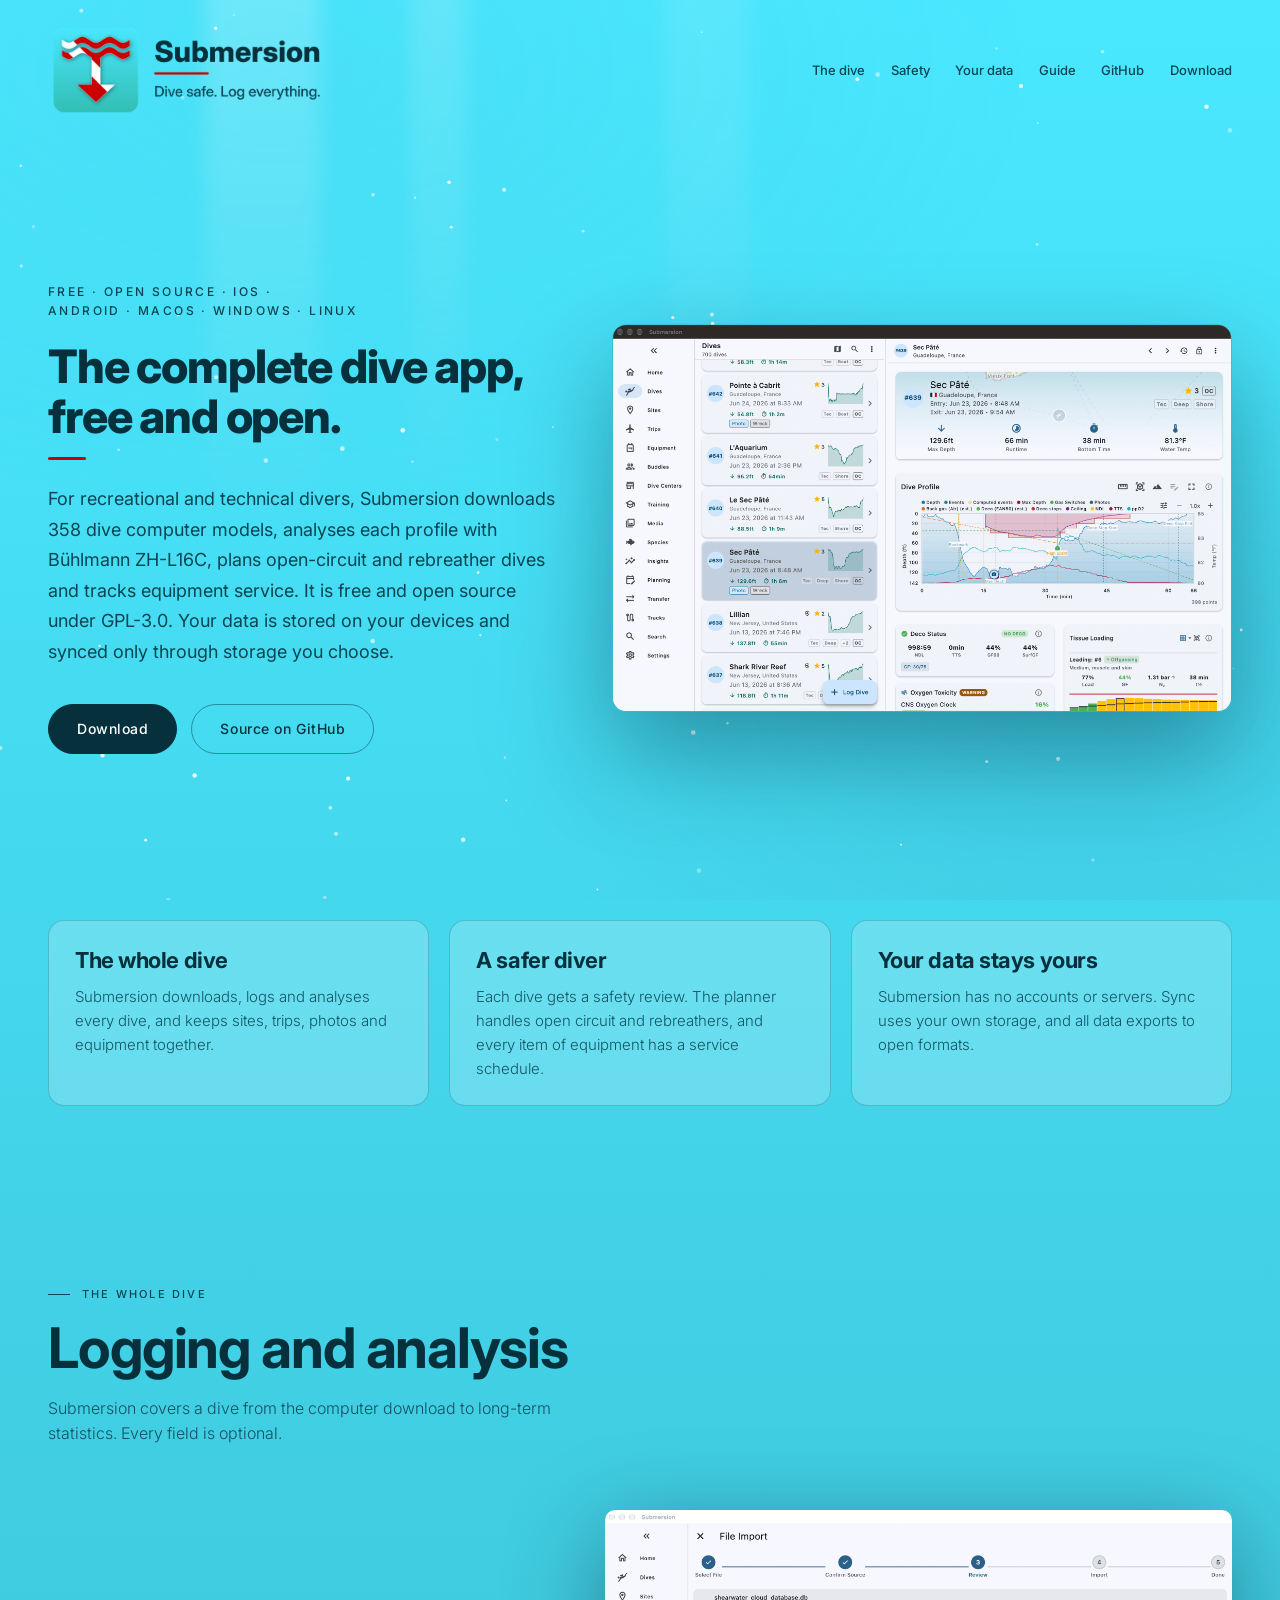
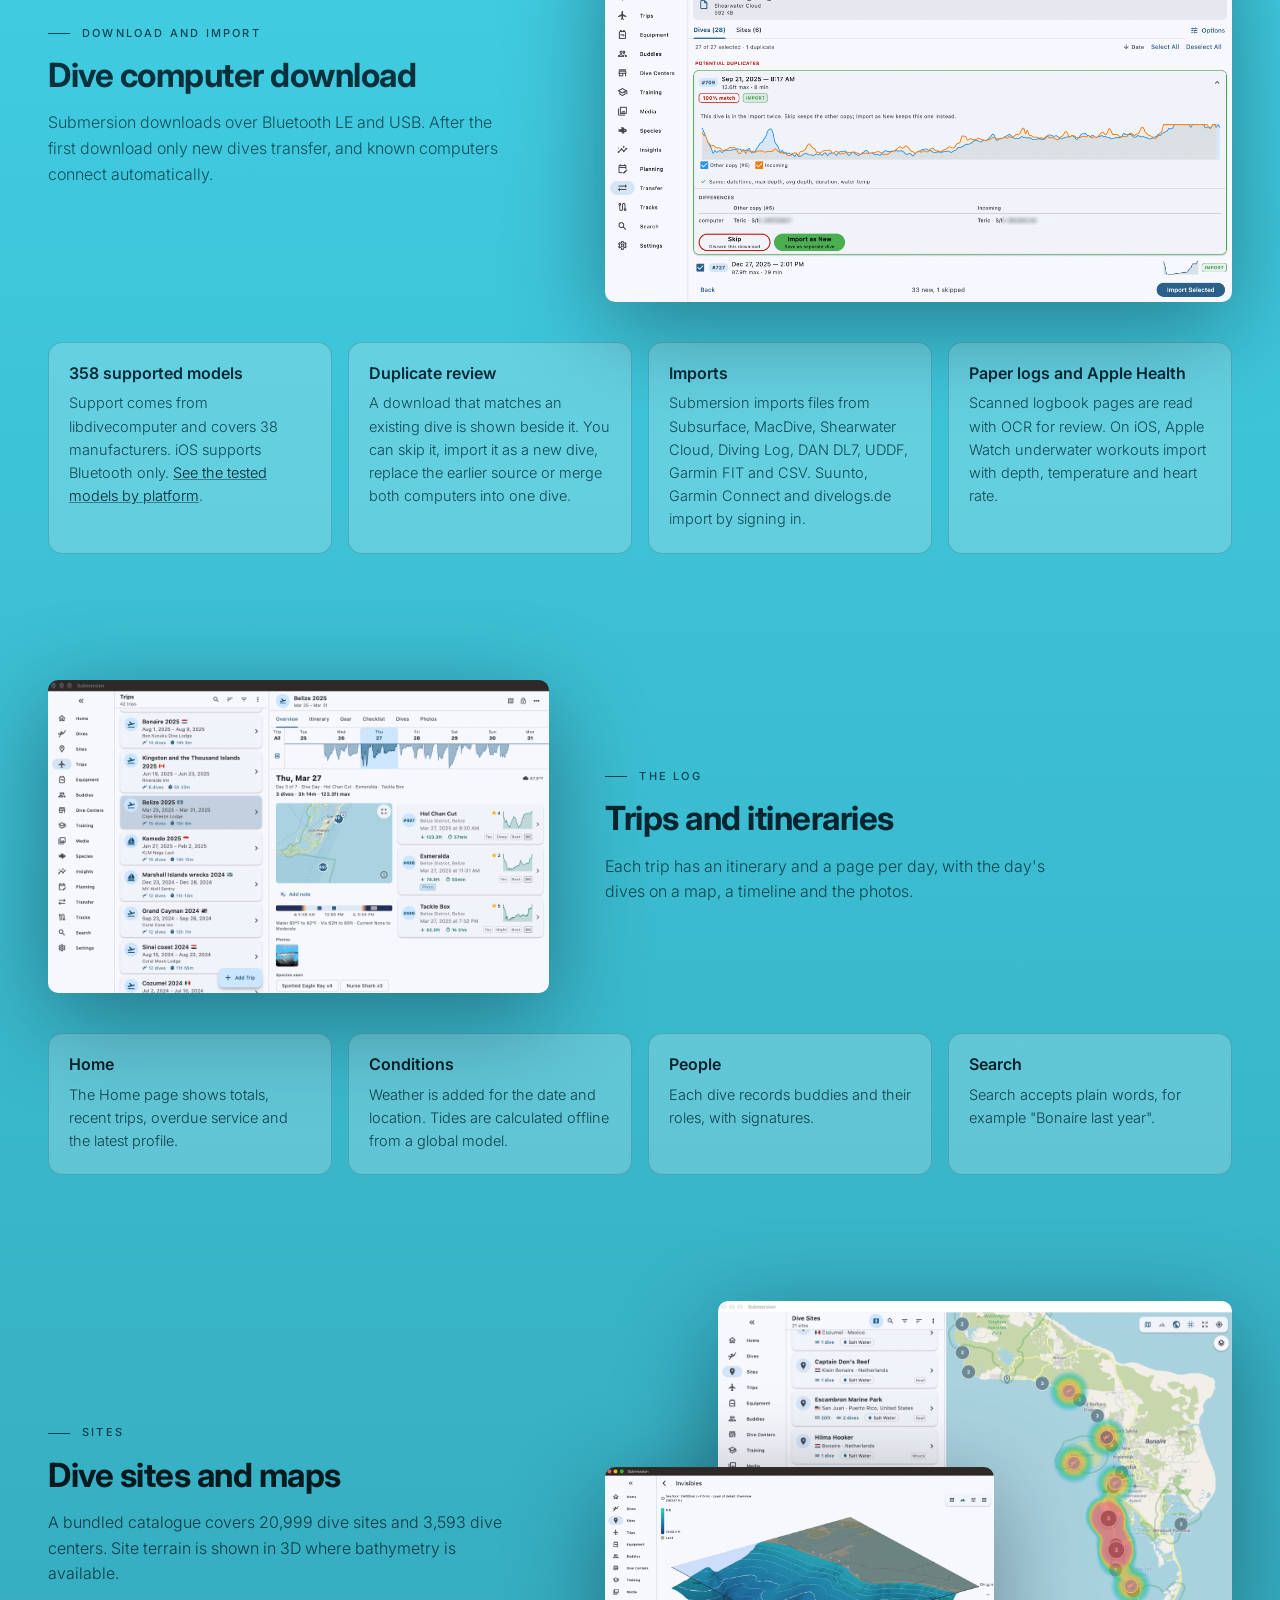
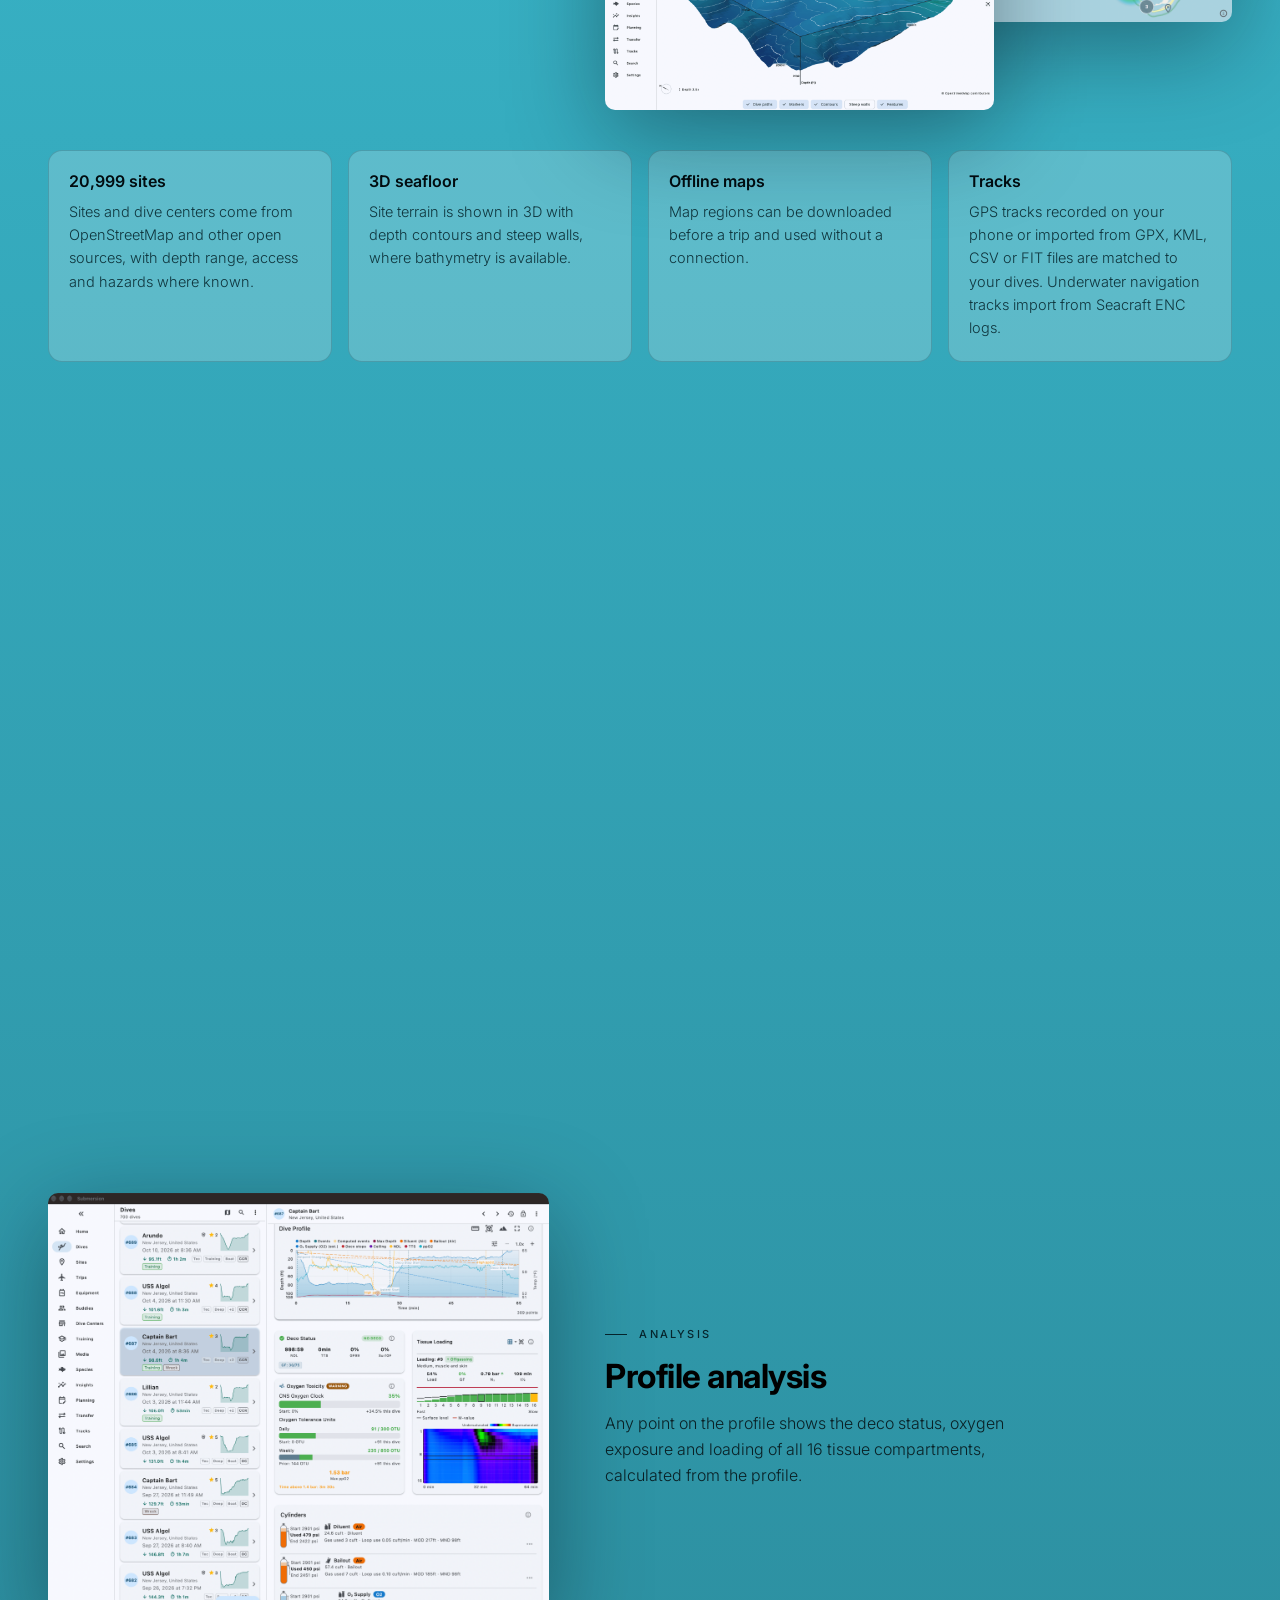
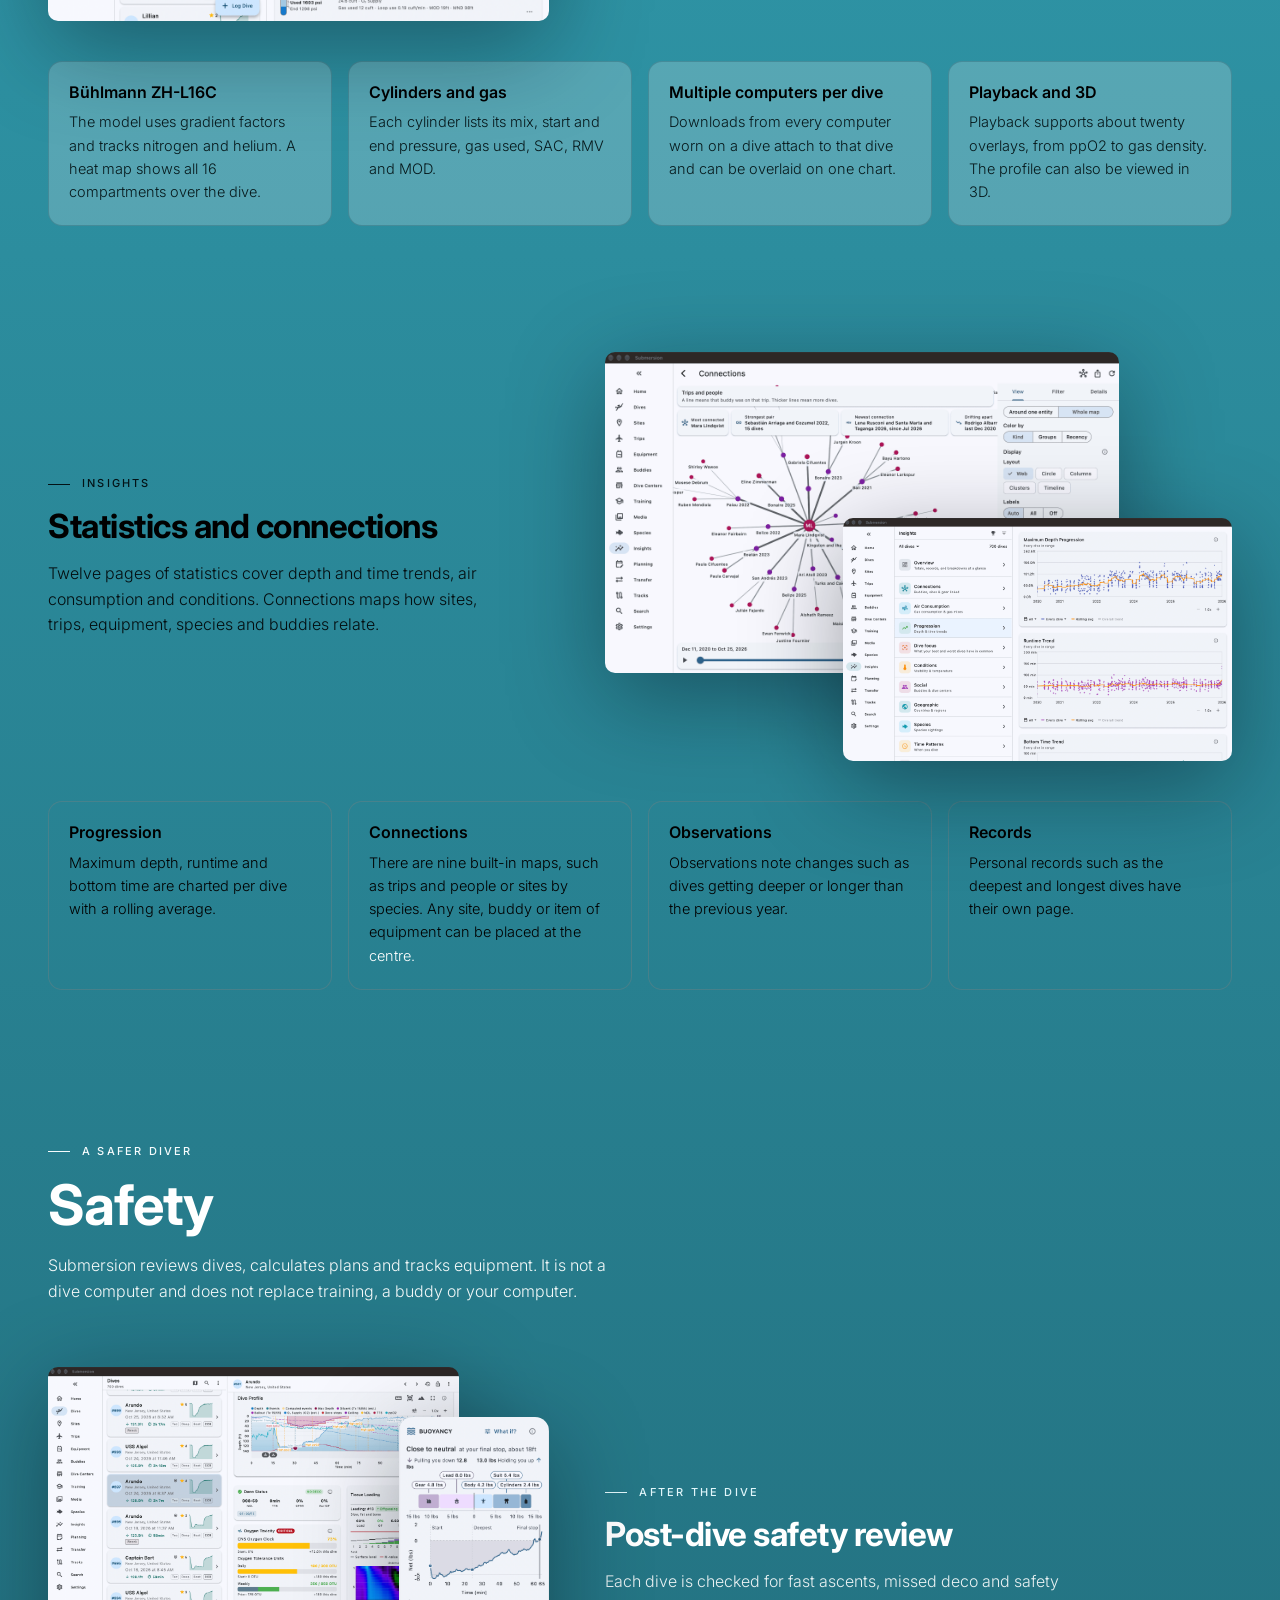
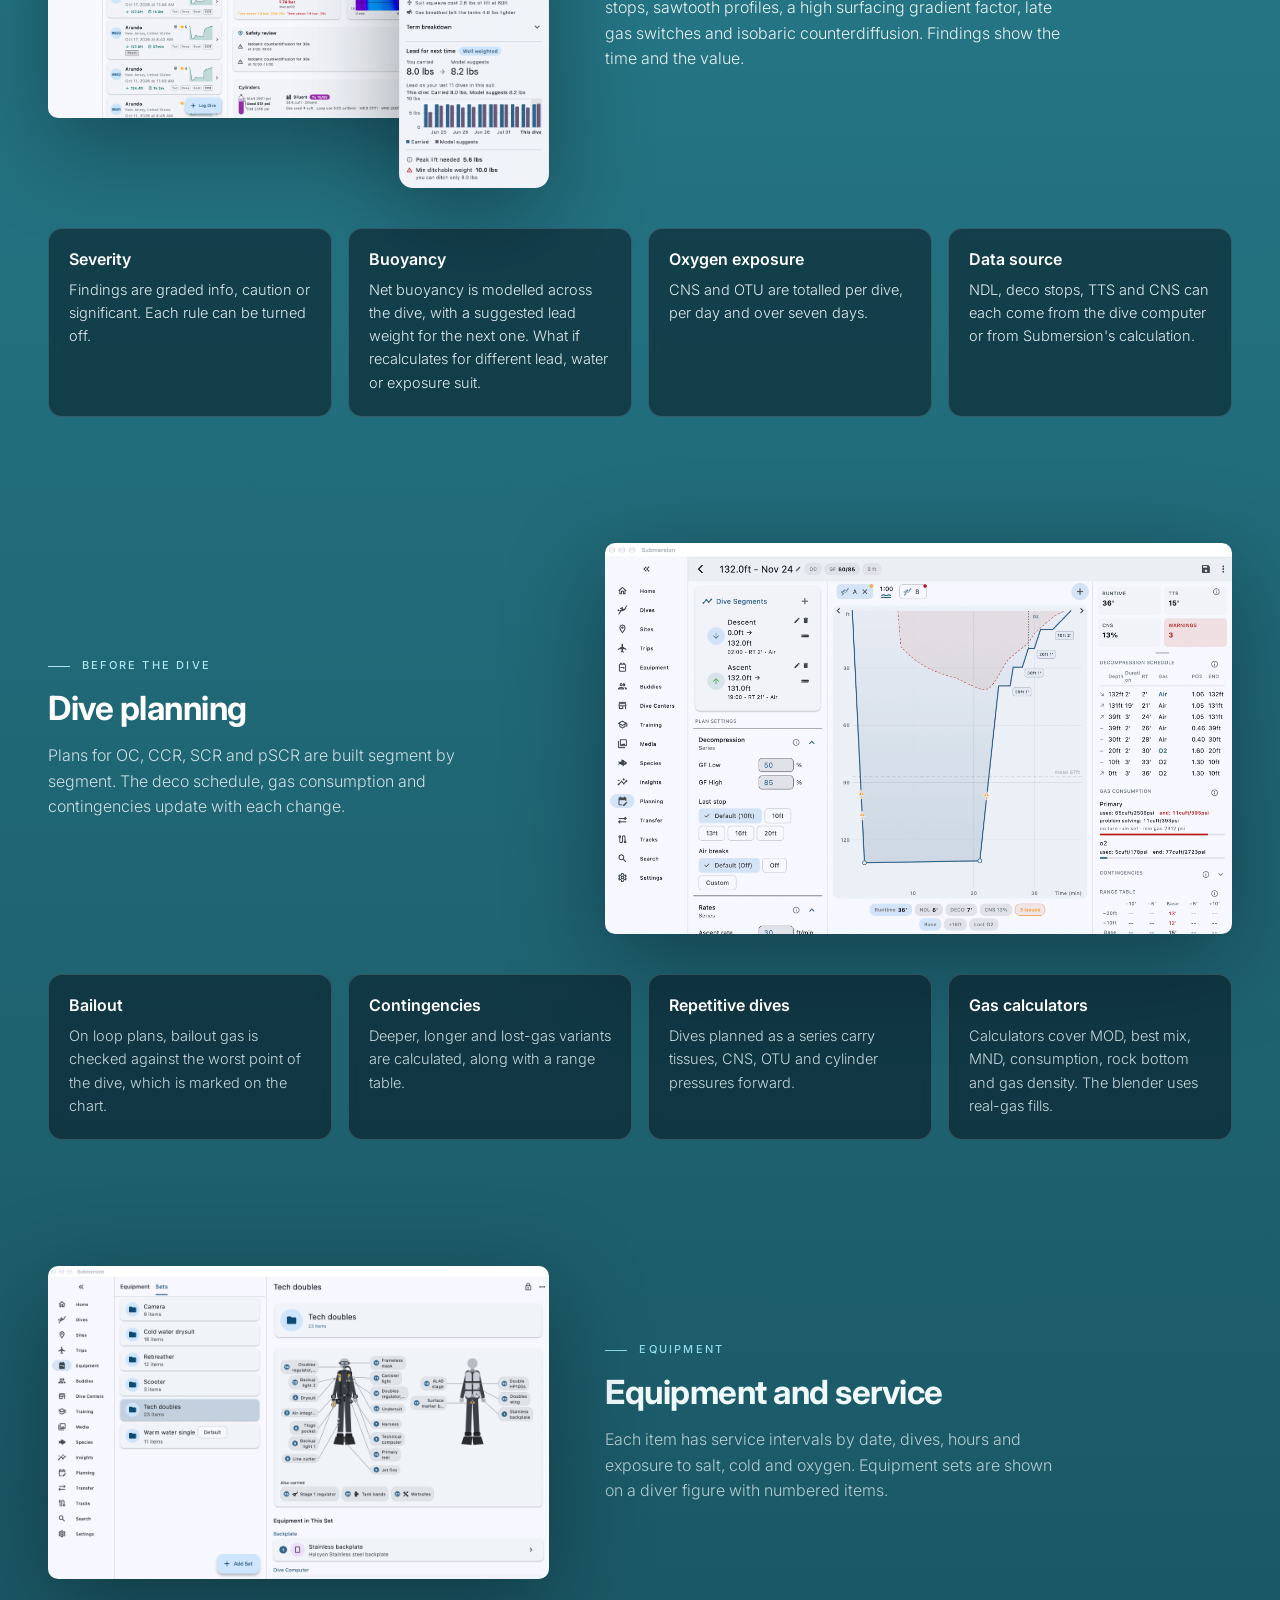
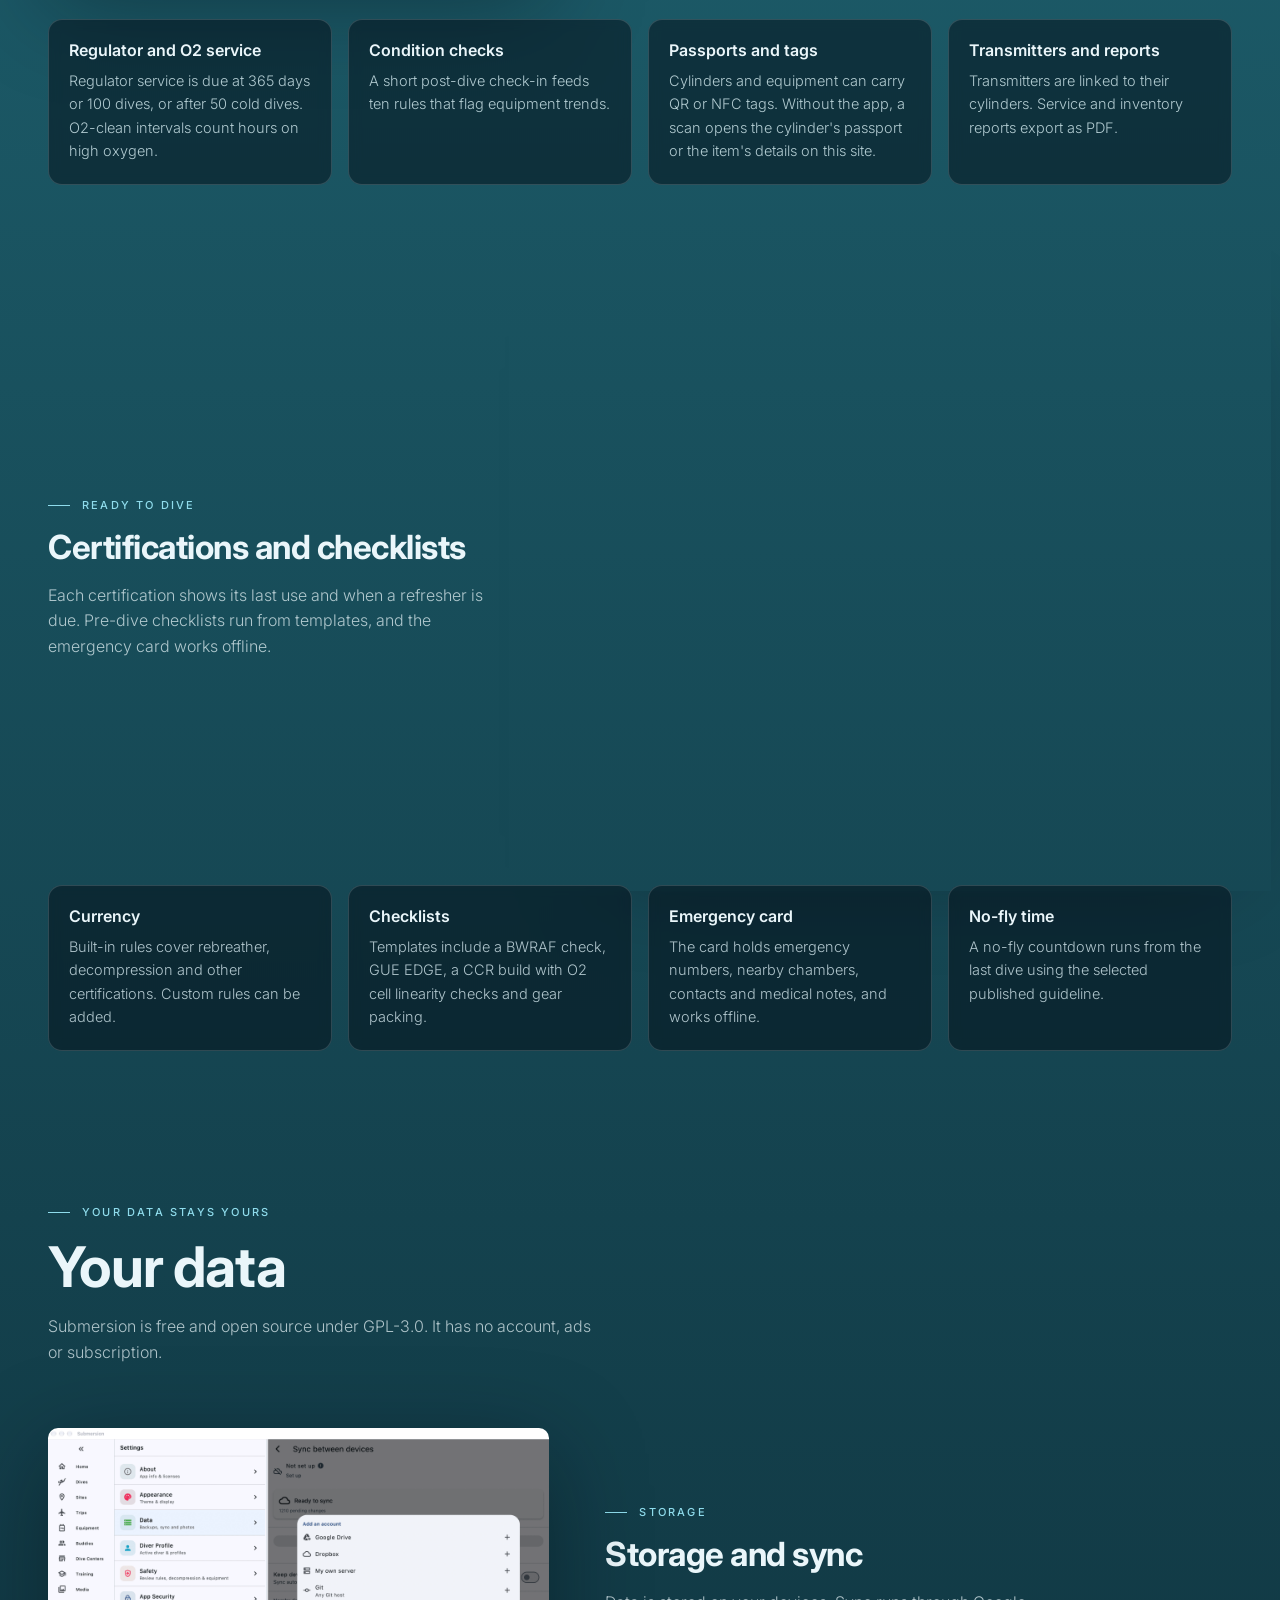
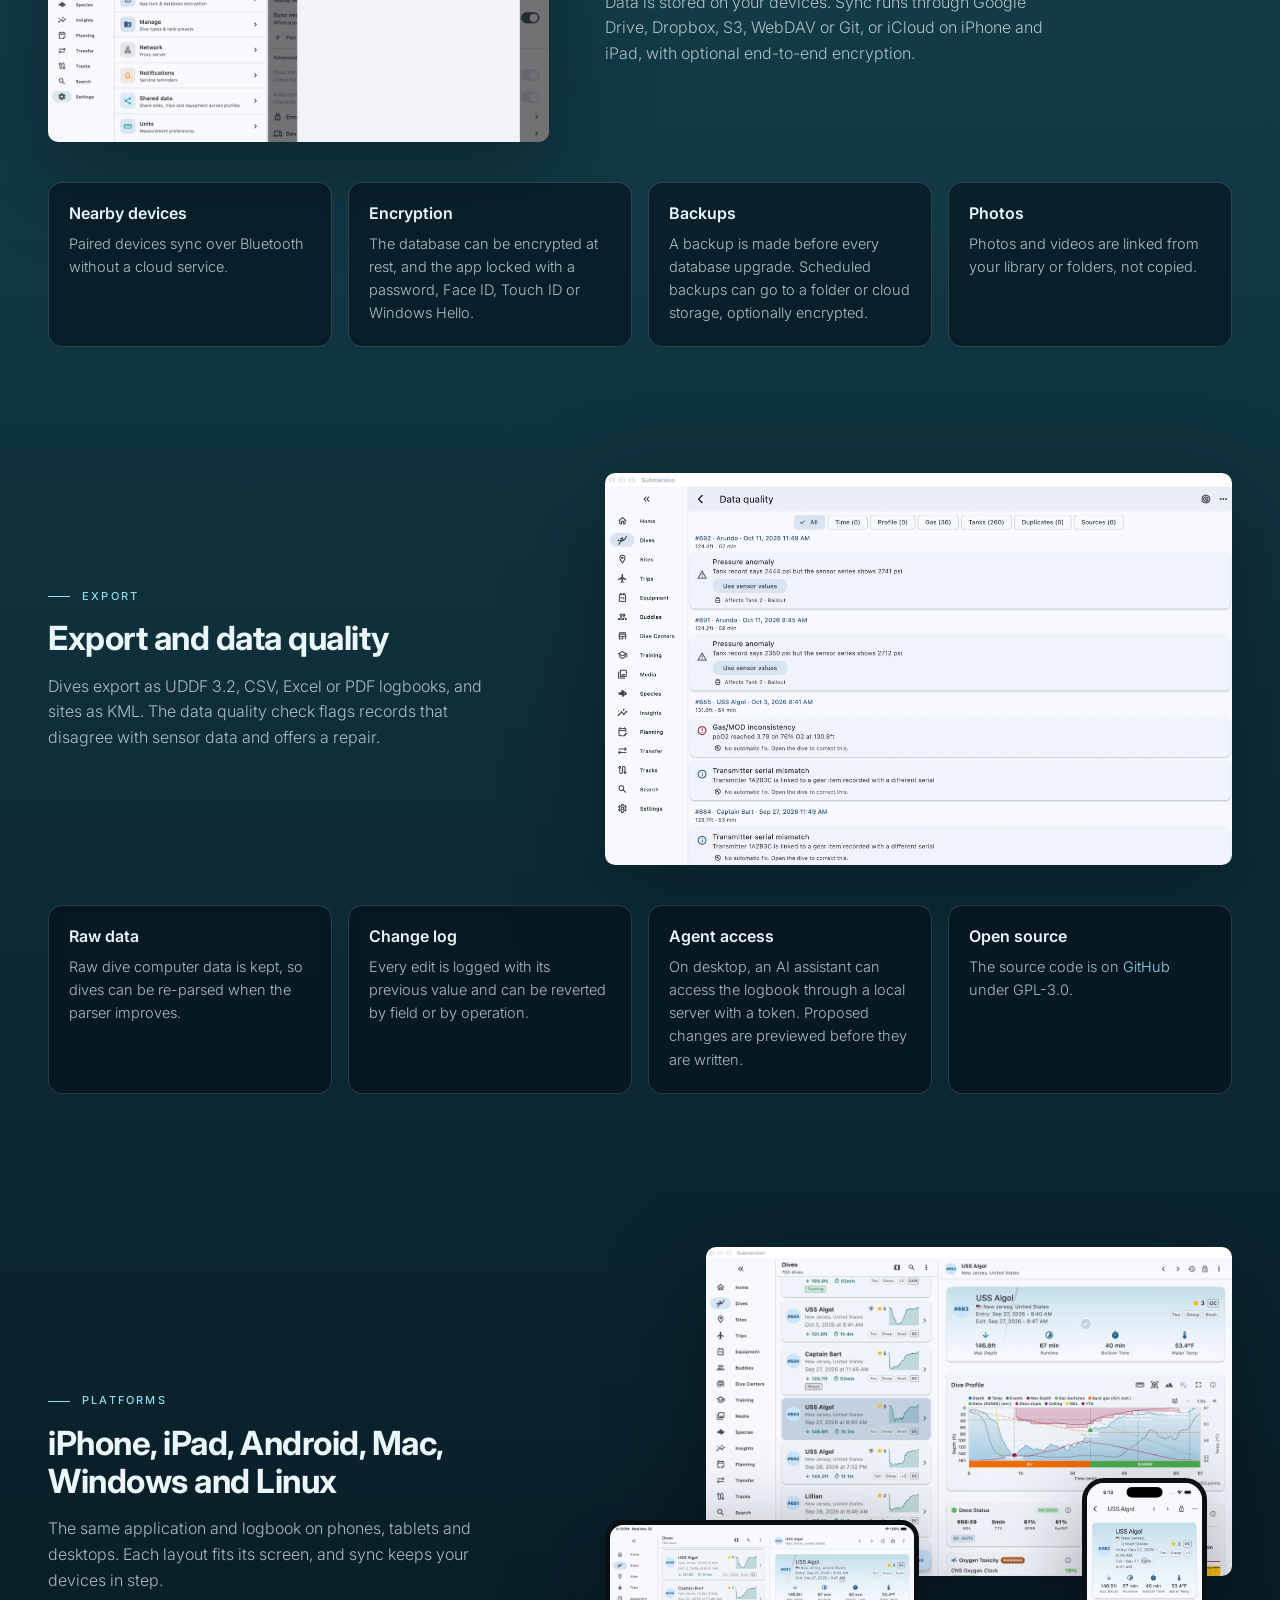
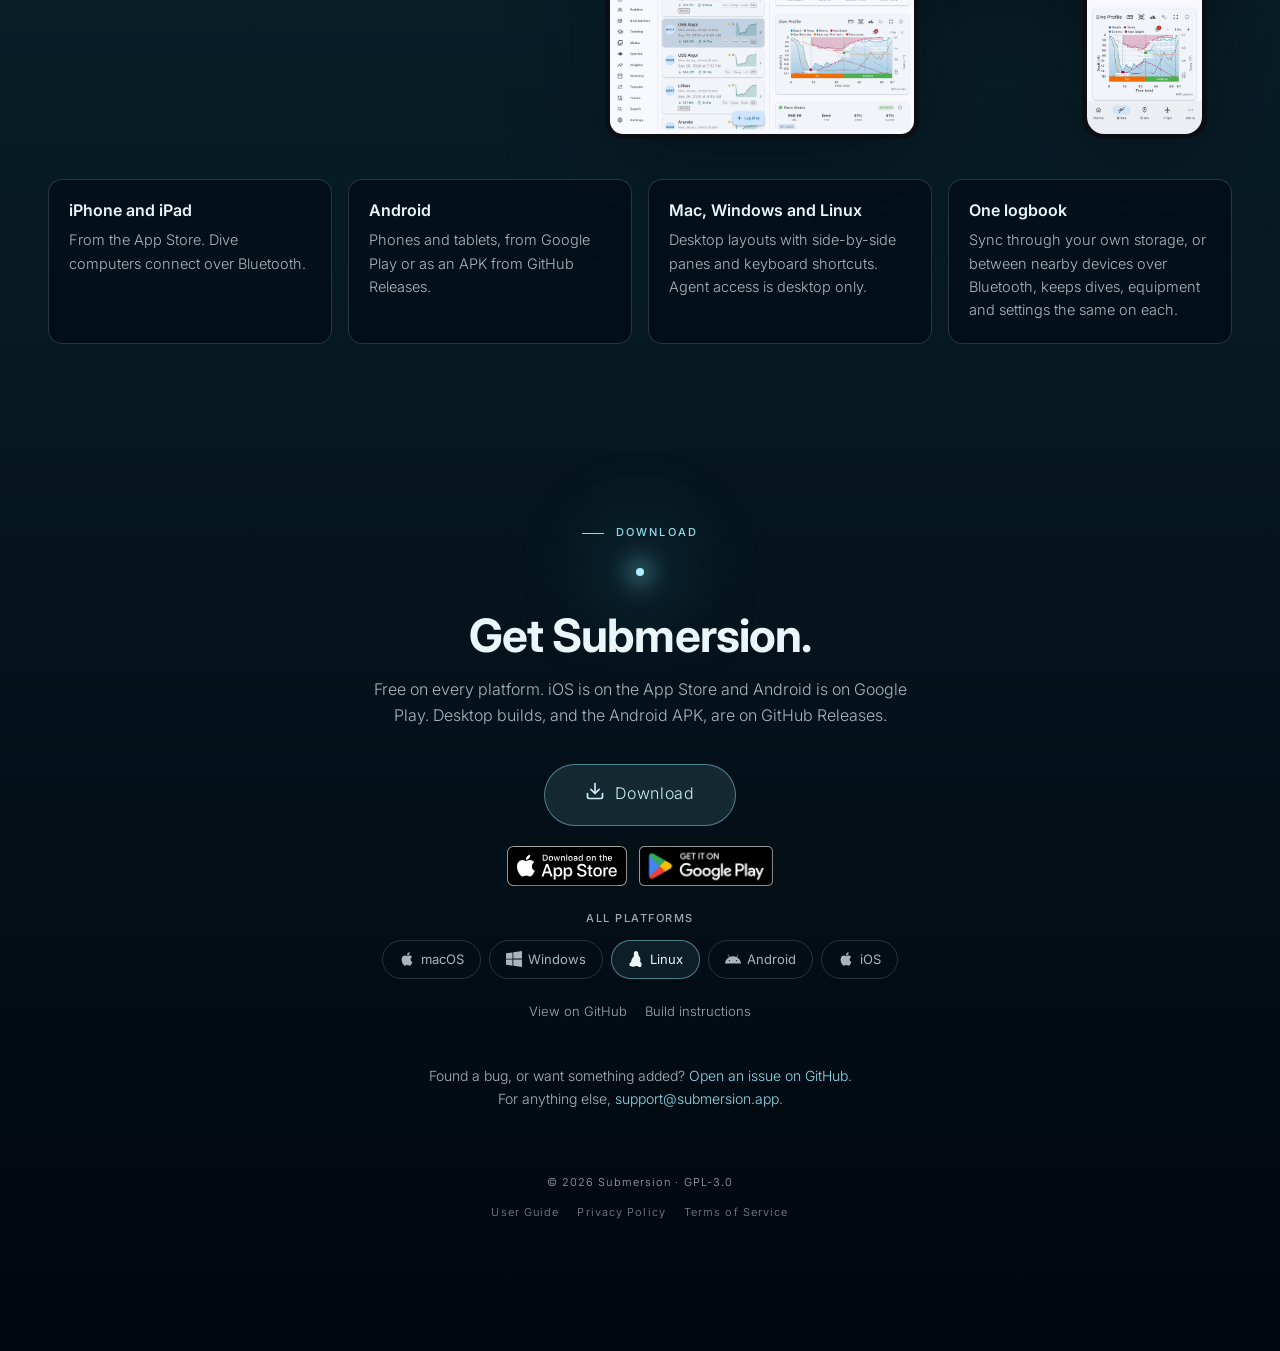
==== index.html @ f36e34de "feat(site): the site map leads the Sites row The site map viewer, with catalogue sites clustered acr" ====
<!doctype html>
<html lang="en" class="no-js">
  <head>
    <meta charset="utf-8" />
    <meta name="viewport" content="width=device-width, initial-scale=1" />
    <meta name="color-scheme" content="dark" />
    <meta name="theme-color" content="#49e8ff" />

    <title>Submersion</title>
    <meta
      name="description"
      content="Submersion is a free and open-source dive application for recreational and technical divers. It downloads dive computers, analyses profiles with Bühlmann ZH-L16C, plans open-circuit and rebreather dives and tracks equipment service. It runs on iOS, Android, macOS, Windows and Linux."
    />

    <meta property="og:title" content="Submersion: the complete dive app, free and open" />
    <meta
      property="og:description"
      content="Free and open-source dive application. It downloads 358 dive computer models, reviews each dive for safety, plans open-circuit and rebreather dives and syncs through your own storage."
    />
    <meta property="og:type" content="website" />
    <meta property="og:url" content="https://submersion.app/" />
    <meta property="og:image" content="https://submersion.app/assets/brand/og-image.png" />
    <meta property="og:image:width" content="1200" />
    <meta property="og:image:height" content="630" />
    <meta property="og:image:alt" content="Submersion: Dive safe. Log everything." />
    <meta name="twitter:card" content="summary_large_image" />

    <link rel="icon" type="image/png" href="assets/favicon.png" />
    <link rel="preconnect" href="https://fonts.googleapis.com" />
    <link rel="preconnect" href="https://fonts.gstatic.com" crossorigin />
    <link
      href="https://fonts.googleapis.com/css2?family=Inter:opsz,wght@14..32,300..800&display=swap"
      rel="stylesheet"
    />
    <link rel="stylesheet" href="styles.css" />
    <link rel="stylesheet" href="home.css" />
  </head>
  <body id="top">
    <a class="skip" href="#content">Skip to content</a>

    <!-- Fixed decorative water column (JS-enhanced; harmless without JS) -->
    <div class="ocean" aria-hidden="true">
      <div class="ocean__haze" data-speed="0.04"></div>
      <!-- Parallax lives on the wrapper; the sway animation on the rays themselves.
           Both set transform, so they must be on different elements. -->
      <div class="ocean__rays" data-speed="0.2">
        <div class="ocean__ray ocean__ray--1"></div>
        <div class="ocean__ray ocean__ray--2"></div>
        <div class="ocean__ray ocean__ray--3"></div>
      </div>
      <div class="ocean__bubbles" data-speed="-0.08">
        <span class="ocean__bubble" style="left: 12%; width: 10px; height: 10px; animation-duration: 16s"></span>
        <span class="ocean__bubble" style="left: 23%; width: 5px; height: 5px; animation-duration: 21s; animation-delay: 4s"></span>
        <span class="ocean__bubble" style="left: 47%; width: 7px; height: 7px; animation-duration: 18s; animation-delay: 9s"></span>
        <span class="ocean__bubble" style="left: 63%; width: 4px; height: 4px; animation-duration: 24s; animation-delay: 2s"></span>
        <span class="ocean__bubble" style="left: 78%; width: 9px; height: 9px; animation-duration: 17s; animation-delay: 12s"></span>
        <span class="ocean__bubble" style="left: 90%; width: 6px; height: 6px; animation-duration: 22s; animation-delay: 6s"></span>
      </div>
      <canvas id="ocean-snow" class="ocean__snow"></canvas>
    </div>

    <header class="surface">
      <nav class="nav" aria-label="Primary">
        <a class="nav__brand" href="#top">
          <img src="assets/brand/lockup-dark.png" alt="Submersion: Dive safe. Log everything." width="278" height="96" decoding="async" />
        </a>
        <div class="nav__links">
          <a href="#dive">The dive</a>
          <a href="#safety">Safety</a>
          <a href="#data">Your data</a>
          <a class="nav__guide" href="guide/">Guide</a>
          <a href="https://github.com/submersion-app/submersion" target="_blank" rel="noreferrer">GitHub</a>
          <a href="#download">Download</a>
        </div>
      </nav>

      <section class="hero">
        <div class="zone__inner wrap hero__inner">
          <div class="hero__copy">
            <p class="eyebrow">Free&nbsp;· Open source&nbsp;· iOS&nbsp;· Android&nbsp;· macOS&nbsp;· Windows&nbsp;· Linux</p>
            <h1>The complete dive app, free and open.</h1>
            <p class="lead">
              For recreational and technical divers, Submersion downloads 358 dive computer models, analyses each profile with Bühlmann ZH-L16C, plans open-circuit and rebreather dives and tracks equipment service. It is free and open source under GPL-3.0. Your data is stored on your devices and synced only through storage you choose.
            </p>
            <div class="cta-row">
              <a class="btn" href="#download">Download</a>
              <a class="btn btn--ghost" href="https://github.com/submersion-app/submersion" target="_blank" rel="noreferrer">Source on GitHub</a>
            </div>
          </div>
          <figure class="hero__art">
            <img src="screenshots/dive-detail.png" alt="Submersion on macOS: a 130-foot deco dive in Guadeloupe in the dive list and its details, with the profile showing the deco ceiling and stops, the gas switch to EAN50 and a photo, and the deco status, oxygen and tissue loading cards below" width="2400" height="1500" fetchpriority="high" decoding="async" />
          </figure>
        </div>
      </section>
    </header>

    <main id="content">
      <section class="zone pillars-band" id="why" data-ink="dark">
        <div class="zone__inner wrap">
          <div class="pillars">
            <a class="pillar" href="#dive">
              <h2 class="pillar__title">The whole dive</h2>
              <p>Submersion downloads, logs and analyses every dive, and keeps sites, trips, photos and equipment together.</p>
            </a>
            <a class="pillar" href="#safety">
              <h2 class="pillar__title">A safer diver</h2>
              <p>Each dive gets a safety review. The planner handles open circuit and rebreathers, and every item of equipment has a service schedule.</p>
            </a>
            <a class="pillar" href="#data">
              <h2 class="pillar__title">Your data stays yours</h2>
              <p>Submersion has no accounts or servers. Sync uses your own storage, and all data exports to open formats.</p>
            </a>
          </div>
        </div>
      </section>

      <!-- Act 1: the whole dive -->
      <section class="act" id="dive">
        <div class="zone__inner wrap act__head" data-ink="dark">
          <p class="zone__tag">The whole dive</p>
          <h2>Logging and analysis</h2>
          <p class="zone__intro">Submersion covers a dive from the computer download to long-term statistics. Every field is optional.</p>
        </div>

        <section class="zone" id="computer" data-ink="dark">
          <div class="zone__inner wrap">
            <div class="feature-row">
              <div class="feature-text">
                <p class="zone__tag">Download and import</p>
                <h3>Dive computer download</h3>
                <p>Submersion downloads over Bluetooth LE and USB. After the first download only new dives transfer, and known computers connect automatically.</p>
              </div>
              <figure class="feature-visual">
                <img class="showcase-img" src="screenshots/duplicate-review.png" alt="The import review step: a downloaded dive that matches one already in the logbook, both profiles overlaid, a 100% match, what is the same and what differs, and the choice to skip it or import it as new" width="2400" height="1500" loading="lazy" decoding="async" />
              </figure>
            </div>
            <div class="feature-cards">
              <article class="feature-card">
                <h4>358 supported models</h4>
                <p>Support comes from libdivecomputer and covers 38 manufacturers. iOS supports Bluetooth only. <a href="/computers/">See the tested models by platform</a>.</p>
              </article>
              <article class="feature-card">
                <h4>Duplicate review</h4>
                <p>A download that matches an existing dive is shown beside it. You can skip it, import it as a new dive, replace the earlier source or merge both computers into one dive.</p>
              </article>
              <article class="feature-card">
                <h4>Imports</h4>
                <p>Submersion imports files from Subsurface, MacDive, Shearwater Cloud, Diving Log, DAN DL7, UDDF, Garmin FIT and CSV. Suunto, Garmin Connect and divelogs.de import by signing in.</p>
              </article>
              <article class="feature-card">
                <h4>Paper logs and Apple Health</h4>
                <p>Scanned logbook pages are read with OCR for review. On iOS, Apple Watch underwater workouts import with depth, temperature and heart rate.</p>
              </article>
            </div>
          </div>
        </section>

        <section class="zone" id="log" data-ink="dark">
          <span id="screens"></span>
          <div class="zone__inner wrap">
            <div class="feature-row feature-row--reverse">
              <div class="feature-text">
                <p class="zone__tag">The log</p>
                <h3>Trips and itineraries</h3>
                <p>Each trip has an itinerary and a page per day, with the day's dives on a map, a timeline and the photos.</p>
              </div>
              <figure class="feature-visual">
                <img class="showcase-img" src="screenshots/trip-day.png" alt="A trip's day page: three dives on a map, the day's timeline from sunrise to sunset, water conditions, a photo and the species seen that day" width="2400" height="1500" loading="lazy" decoding="async" />
              </figure>
            </div>
            <div class="feature-cards">
              <article class="feature-card">
                <h4>Home</h4>
                <p>The Home page shows totals, recent trips, overdue service and the latest profile.</p>
              </article>
              <article class="feature-card">
                <h4>Conditions</h4>
                <p>Weather is added for the date and location. Tides are calculated offline from a global model.</p>
              </article>
              <article class="feature-card">
                <h4>People</h4>
                <p>Each dive records buddies and their roles, with signatures.</p>
              </article>
              <article class="feature-card">
                <h4>Search</h4>
                <p>Search accepts plain words, for example "Bonaire last year".</p>
              </article>
            </div>
          </div>
        </section>

        <section class="zone" id="sites" data-ink="dark">
          <div class="zone__inner wrap">
            <div class="feature-row">
              <div class="feature-text">
                <p class="zone__tag">Sites</p>
                <h3>Dive sites and maps</h3>
                <p>A bundled catalogue covers 20,999 dive sites and 3,593 dive centers. Site terrain is shown in 3D where bathymetry is available.</p>
              </div>
              <figure class="feature-visual feature-visual--pair feature-visual--inset-left">
                <img class="showcase-img" src="screenshots/site-map.png" alt="The site map: the dive site list beside a map of Bonaire with catalogue sites clustered along the coast and a heat map of the sites dived" width="2400" height="1500" loading="lazy" decoding="async" />
                <img class="showcase-img" src="screenshots/seascape.png" alt="The seafloor around a dive site in 3D from EMODnet bathymetry, seen from the sea toward the shore, with depth contours stepping down past 2,000 feet" width="2400" height="1500" loading="lazy" decoding="async" />
              </figure>
            </div>
            <div class="feature-cards">
              <article class="feature-card">
                <h4>20,999 sites</h4>
                <p>Sites and dive centers come from OpenStreetMap and other open sources, with depth range, access and hazards where known.</p>
              </article>
              <article class="feature-card">
                <h4>3D seafloor</h4>
                <p>Site terrain is shown in 3D with depth contours and steep walls, where bathymetry is available.</p>
              </article>
              <article class="feature-card">
                <h4>Offline maps</h4>
                <p>Map regions can be downloaded before a trip and used without a connection.</p>
              </article>
              <article class="feature-card">
                <h4>Tracks</h4>
                <p>GPS tracks recorded on your phone or imported from GPX, KML, CSV or FIT files are matched to your dives. Underwater navigation tracks import from Seacraft ENC logs.</p>
              </article>
            </div>
          </div>
        </section>

        <section class="zone" id="media" data-ink="dark">
          <div class="zone__inner wrap">
            <div class="feature-row feature-row--reverse">
              <div class="feature-text">
                <p class="zone__tag">Photos and species</p>
                <h3>Media and species identification</h3>
                <p>Photos and videos are linked from your library and matched to each dive. Video plays back with a virtual dive computer and a mini profile showing the dive at that moment. Species are identified on the device in photos and videos, with a label tracking each fish in video.</p>
              </div>
              <figure class="feature-visual feature-visual--pair">
                <img class="showcase-img" src="screenshots/media-browser.jpg" alt="The media library: a grid of reef photos and video clips from a dive trip, with durations on the videos" width="2400" height="1500" loading="lazy" decoding="async" />
                <video class="showcase-img" src="screenshots/video-species.mp4" poster="screenshots/video-species.jpg" width="1600" height="1038" muted loop playsinline preload="none" data-play-in-view aria-label="Submersion playing a reef video, with species labels following the fish: Sergeant Majors, Black margate and Spanish Hogfish"></video>
                <button class="clip-toggle" type="button" data-clip-toggle aria-pressed="false" hidden>Pause</button>
              </figure>
            </div>
            <div class="feature-cards">
              <article class="feature-card">
                <h4>Photos on the profile</h4>
                <p>Photos and video are matched to the dive by capture time and placed on the profile at their depth. Underwater colour correction is built in.</p>
              </article>
              <article class="feature-card">
                <h4>Species in all media</h4>
                <p>Photos and videos get species suggestions with a confidence score, to accept or dismiss. In video, each fish is tracked with its own label.</p>
              </article>
              <article class="feature-card">
                <h4>Media sources</h4>
                <p>Media can be linked from the device gallery, local folders, network URLs, or iCloud, Google Drive, Dropbox and S3 storage.</p>
              </article>
              <article class="feature-card">
                <h4>Platforms</h4>
                <p>Photo identification runs on iPhone, iPad, Mac, Android, Windows and Linux, and video identification on all except Linux. It needs a one-time model download, and 8 GB of memory on Android.</p>
              </article>
            </div>
          </div>
        </section>

        <section class="zone" id="analyze" data-ink="dark">
          <span id="features"></span>
          <div class="zone__inner wrap">
            <div class="feature-row feature-row--reverse">
              <div class="feature-text">
                <p class="zone__tag">Analysis</p>
                <h3>Profile analysis</h3>
                <p>Any point on the profile shows the deco status, oxygen exposure and loading of all 16 tissue compartments, calculated from the profile.</p>
              </div>
              <figure class="feature-visual">
                <img class="showcase-img" src="screenshots/tissue-cylinders.png" alt="A rebreather dive's details: the profile, deco status, an oxygen toxicity warning, tissue loading with its heat map, and the diluent, bailout and oxygen cylinders" width="2400" height="2047" loading="lazy" decoding="async" />
              </figure>
            </div>
            <div class="feature-cards">
              <article class="feature-card">
                <h4>Bühlmann ZH-L16C</h4>
                <p>The model uses gradient factors and tracks nitrogen and helium. A heat map shows all 16 compartments over the dive.</p>
              </article>
              <article class="feature-card">
                <h4>Cylinders and gas</h4>
                <p>Each cylinder lists its mix, start and end pressure, gas used, SAC, RMV and MOD.</p>
              </article>
              <article class="feature-card">
                <h4>Multiple computers per dive</h4>
                <p>Downloads from every computer worn on a dive attach to that dive and can be overlaid on one chart.</p>
              </article>
              <article class="feature-card">
                <h4>Playback and 3D</h4>
                <p>Playback supports about twenty overlays, from ppO2 to gas density. The profile can also be viewed in 3D.</p>
              </article>
            </div>
          </div>
        </section>

        <section class="zone" id="insights" data-ink="dark">
          <div class="zone__inner wrap">
            <div class="feature-row">
              <div class="feature-text">
                <p class="zone__tag">Insights</p>
                <h3>Statistics and connections</h3>
                <p>Twelve pages of statistics cover depth and time trends, air consumption and conditions. Connections maps how sites, trips, equipment, species and buddies relate.</p>
              </div>
              <figure class="feature-visual feature-visual--pair">
                <img class="showcase-img" src="screenshots/insights-connections.png" alt="Connections with the trips and people preset: a diver at the centre linked to their trips and the buddies on each" width="2400" height="1500" loading="lazy" decoding="async" />
                <img class="showcase-img" src="screenshots/insights-progression.png" alt="Insights, Progression: maximum depth and runtime for 700 dives from 2020 to 2026, each with a rolling average" width="2400" height="1500" loading="lazy" decoding="async" />
              </figure>
            </div>
            <div class="feature-cards">
              <article class="feature-card">
                <h4>Progression</h4>
                <p>Maximum depth, runtime and bottom time are charted per dive with a rolling average.</p>
              </article>
              <article class="feature-card">
                <h4>Connections</h4>
                <p>There are nine built-in maps, such as trips and people or sites by species. Any site, buddy or item of equipment can be placed at the centre.</p>
              </article>
              <article class="feature-card">
                <h4>Observations</h4>
                <p>Observations note changes such as dives getting deeper or longer than the previous year.</p>
              </article>
              <article class="feature-card">
                <h4>Records</h4>
                <p>Personal records such as the deepest and longest dives have their own page.</p>
              </article>
            </div>
          </div>
        </section>
      </section>

      <!-- Act 2: a safer diver -->
      <section class="act" id="safety">
        <div class="zone__inner wrap act__head">
          <p class="zone__tag">A safer diver</p>
          <h2>Safety</h2>
          <p class="zone__intro">Submersion reviews dives, calculates plans and tracks equipment. It is not a dive computer and does not replace training, a buddy or your computer.</p>
        </div>

        <section class="zone" id="review">
          <div class="zone__inner wrap">
            <div class="feature-row feature-row--reverse">
              <div class="feature-text">
                <p class="zone__tag">After the dive</p>
                <h3>Post-dive safety review</h3>
                <p>Each dive is checked for fast ascents, missed deco and safety stops, sawtooth profiles, a high surfacing gradient factor, late gas switches and isobaric counterdiffusion. Findings show the time and the value.</p>
              </div>
              <figure class="feature-visual feature-visual--pair">
                <img class="showcase-img" src="screenshots/safety-review.png" alt="A trimix rebreather dive with its safety review listing two isobaric counterdiffusion findings, marked on the profile, beside a critical oxygen toxicity card and tissue loading for nitrogen and helium" width="2400" height="2047" loading="lazy" decoding="async" />
                <img class="showcase-img showcase-img--card" src="screenshots/buoyancy.png" alt="The buoyancy card: the pull of gear, lead, body, suit and cylinders, net buoyancy from start to final stop, and the lead suggested for next time from the last eleven dives" width="753" height="1859" loading="lazy" decoding="async" />
              </figure>
            </div>
            <div class="feature-cards">
              <article class="feature-card">
                <h4>Severity</h4>
                <p>Findings are graded info, caution or significant. Each rule can be turned off.</p>
              </article>
              <article class="feature-card">
                <h4>Buoyancy</h4>
                <p>Net buoyancy is modelled across the dive, with a suggested lead weight for the next one. What if recalculates for different lead, water or exposure suit.</p>
              </article>
              <article class="feature-card">
                <h4>Oxygen exposure</h4>
                <p>CNS and OTU are totalled per dive, per day and over seven days.</p>
              </article>
              <article class="feature-card">
                <h4>Data source</h4>
                <p>NDL, deco stops, TTS and CNS can each come from the dive computer or from Submersion's calculation.</p>
              </article>
            </div>
          </div>
        </section>

        <section class="zone" id="plan">
          <div class="zone__inner wrap">
            <div class="feature-row">
              <div class="feature-text">
                <p class="zone__tag">Before the dive</p>
                <h3>Dive planning</h3>
                <p>Plans for OC, CCR, SCR and pSCR are built segment by segment. The deco schedule, gas consumption and contingencies update with each change.</p>
              </div>
              <figure class="feature-visual">
                <img class="showcase-img" src="screenshots/planner.png" alt="A two-dive plan to 132 feet: segments and decompression settings, the profile with its ceiling and stops, the decompression schedule, gas consumption, warnings and the range table" width="2400" height="1500" loading="lazy" decoding="async" />
              </figure>
            </div>
            <div class="feature-cards">
              <article class="feature-card">
                <h4>Bailout</h4>
                <p>On loop plans, bailout gas is checked against the worst point of the dive, which is marked on the chart.</p>
              </article>
              <article class="feature-card">
                <h4>Contingencies</h4>
                <p>Deeper, longer and lost-gas variants are calculated, along with a range table.</p>
              </article>
              <article class="feature-card">
                <h4>Repetitive dives</h4>
                <p>Dives planned as a series carry tissues, CNS, OTU and cylinder pressures forward.</p>
              </article>
              <article class="feature-card">
                <h4>Gas calculators</h4>
                <p>Calculators cover MOD, best mix, MND, consumption, rock bottom and gas density. The blender uses real-gas fills.</p>
              </article>
            </div>
          </div>
        </section>

        <section class="zone" id="gear">
          <div class="zone__inner wrap">
            <div class="feature-row feature-row--reverse">
              <div class="feature-text">
                <p class="zone__tag">Equipment</p>
                <h3>Equipment and service</h3>
                <p>Each item has service intervals by date, dives, hours and exposure to salt, cold and oxygen. Equipment sets are shown on a diver figure with numbered items.</p>
              </div>
              <figure class="feature-visual">
                <img class="showcase-img" src="screenshots/gear-figure.png" alt="A technical diving equipment set drawn on a diver figure, front and back, with 23 numbered items including double HP100 cylinders, a stage, lights and regulators" width="2400" height="1500" loading="lazy" decoding="async" />
              </figure>
            </div>
            <div class="feature-cards">
              <article class="feature-card">
                <h4>Regulator and O2 service</h4>
                <p>Regulator service is due at 365 days or 100 dives, or after 50 cold dives. O2-clean intervals count hours on high oxygen.</p>
              </article>
              <article class="feature-card">
                <h4>Condition checks</h4>
                <p>A short post-dive check-in feeds ten rules that flag equipment trends.</p>
              </article>
              <article class="feature-card">
                <h4>Passports and tags</h4>
                <p>Cylinders and equipment can carry QR or NFC tags. Without the app, a scan opens the cylinder's passport or the item's details on this site.</p>
              </article>
              <article class="feature-card">
                <h4>Transmitters and reports</h4>
                <p>Transmitters are linked to their cylinders. Service and inventory reports export as PDF.</p>
              </article>
            </div>
          </div>
        </section>

        <section class="zone" id="ready">
          <div class="zone__inner wrap">
            <div class="feature-row">
              <div class="feature-text">
                <p class="zone__tag">Ready to dive</p>
                <h3>Certifications and checklists</h3>
                <p>Each certification shows its last use and when a refresher is due. Pre-dive checklists run from templates, and the emergency card works offline.</p>
              </div>
              <figure class="feature-visual">
                <img class="showcase-img" src="screenshots/ready.png" alt="A CCR certification with its currency: rebreather currency and a TDI refresher, each current with its due date, and the last refresher" width="2400" height="2047" loading="lazy" decoding="async" />
              </figure>
            </div>
            <div class="feature-cards">
              <article class="feature-card">
                <h4>Currency</h4>
                <p>Built-in rules cover rebreather, decompression and other certifications. Custom rules can be added.</p>
              </article>
              <article class="feature-card">
                <h4>Checklists</h4>
                <p>Templates include a BWRAF check, GUE EDGE, a CCR build with O2 cell linearity checks and gear packing.</p>
              </article>
              <article class="feature-card">
                <h4>Emergency card</h4>
                <p>The card holds emergency numbers, nearby chambers, contacts and medical notes, and works offline.</p>
              </article>
              <article class="feature-card">
                <h4>No-fly time</h4>
                <p>A no-fly countdown runs from the last dive using the selected published guideline.</p>
              </article>
            </div>
          </div>
        </section>
      </section>

      <!-- Act 3: your data -->
      <section class="act" id="data">
        <div class="zone__inner wrap act__head">
          <p class="zone__tag">Your data stays yours</p>
          <h2>Your data</h2>
          <p class="zone__intro">Submersion is free and open source under GPL-3.0. It has no account, ads or subscription.</p>
        </div>

        <section class="zone" id="storage">
          <div class="zone__inner wrap">
            <div class="feature-row feature-row--reverse">
              <div class="feature-text">
                <p class="zone__tag">Storage</p>
                <h3>Storage and sync</h3>
                <p>Data is stored on your devices. Sync runs through Google Drive, Dropbox, S3, WebDAV or Git, or iCloud on iPhone and iPad, with optional end-to-end encryption.</p>
              </div>
              <figure class="feature-visual">
                <img class="showcase-img" src="screenshots/sync-storage.png" alt="Sync between devices with the add-account choices: Google Drive, Dropbox, your own server or a Git host" width="2400" height="1500" loading="lazy" decoding="async" />
              </figure>
            </div>
            <div class="feature-cards">
              <article class="feature-card">
                <h4>Nearby devices</h4>
                <p>Paired devices sync over Bluetooth without a cloud service.</p>
              </article>
              <article class="feature-card">
                <h4>Encryption</h4>
                <p>The database can be encrypted at rest, and the app locked with a password, Face ID, Touch ID or Windows Hello.</p>
              </article>
              <article class="feature-card">
                <h4>Backups</h4>
                <p>A backup is made before every database upgrade. Scheduled backups can go to a folder or cloud storage, optionally encrypted.</p>
              </article>
              <article class="feature-card">
                <h4>Photos</h4>
                <p>Photos and videos are linked from your library or folders, not copied.</p>
              </article>
            </div>
          </div>
        </section>

        <section class="zone" id="open">
          <div class="zone__inner wrap">
            <div class="feature-row">
              <div class="feature-text">
                <p class="zone__tag">Export</p>
                <h3>Export and data quality</h3>
                <p>Dives export as UDDF 3.2, CSV, Excel or PDF logbooks, and sites as KML. The data quality check flags records that disagree with sensor data and offers a repair.</p>
              </div>
              <figure class="feature-visual">
                <img class="showcase-img" src="screenshots/data-quality.png" alt="The data quality inbox: pressure records that disagree with the sensor data, each with a fix, a gas and MOD inconsistency, and transmitter serial mismatches" width="2400" height="1500" loading="lazy" decoding="async" />
              </figure>
            </div>
            <div class="feature-cards">
              <article class="feature-card">
                <h4>Raw data</h4>
                <p>Raw dive computer data is kept, so dives can be re-parsed when the parser improves.</p>
              </article>
              <article class="feature-card">
                <h4>Change log</h4>
                <p>Every edit is logged with its previous value and can be reverted by field or by operation.</p>
              </article>
              <article class="feature-card">
                <h4>Agent access</h4>
                <p>On desktop, an AI assistant can access the logbook through a local server with a token. Proposed changes are previewed before they are written.</p>
              </article>
              <article class="feature-card">
                <h4>Open source</h4>
                <p>The source code is on <a href="https://github.com/submersion-app/submersion" target="_blank" rel="noreferrer">GitHub</a> under GPL-3.0.</p>
              </article>
            </div>
          </div>
        </section>
      </section>

      <section class="zone" id="platforms">
        <div class="zone__inner wrap">
          <div class="feature-row">
            <div class="feature-text">
              <p class="zone__tag">Platforms</p>
              <h3>iPhone, iPad, Android, Mac, Windows and Linux</h3>
              <p>The same application and logbook on phones, tablets and desktops. Each layout fits its screen, and sync keeps your devices in step.</p>
            </div>
            <figure class="feature-visual feature-visual--devices">
              <img class="showcase-img" src="screenshots/platform-mac.png" alt="Submersion on a Mac: the dive list beside a wreck dive's details, with its profile, deco status and tissue loading" width="2400" height="1500" loading="lazy" decoding="async" />
              <img class="showcase-img showcase-img--device" src="screenshots/platform-ipad.png" alt="The same dive on an iPad in landscape, with the dive list beside its details and profile" width="1600" height="1103" loading="lazy" decoding="async" />
              <img class="showcase-img showcase-img--device" src="screenshots/platform-iphone.png" alt="The same dive on an iPhone, with its summary and profile" width="720" height="1565" loading="lazy" decoding="async" />
            </figure>
          </div>
          <div class="feature-cards">
            <article class="feature-card">
              <h4>iPhone and iPad</h4>
              <p>From the App Store. Dive computers connect over Bluetooth.</p>
            </article>
            <article class="feature-card">
              <h4>Android</h4>
              <p>Phones and tablets, from Google Play or as an APK from GitHub Releases.</p>
            </article>
            <article class="feature-card">
              <h4>Mac, Windows and Linux</h4>
              <p>Desktop layouts with side-by-side panes and keyboard shortcuts. Agent access is desktop only.</p>
            </article>
            <article class="feature-card">
              <h4>One logbook</h4>
              <p>Sync through your own storage, or between nearby devices over Bluetooth, keeps dives, equipment and settings the same on each.</p>
            </article>
          </div>
        </div>
      </section>

      <section class="zone abyss" id="download">
        <div class="zone__inner wrap">
          <span id="support"></span>
          <p class="zone__tag">Download</p>
          <div class="orb" aria-hidden="true"></div>
          <h2>Get Submersion.</h2>
          <p class="zone__intro">
            Free on every platform. iOS is on the App Store and Android is on Google Play. Desktop
            builds, and the Android APK, are on GitHub Releases.
          </p>

          <a
            id="download-primary"
            class="btn download__primary"
            href="https://github.com/submersion-app/submersion/releases"
            target="_blank"
            rel="noreferrer"
          >
            <span id="download-primary-icon"></span>
            <span>
              <span id="download-primary-label">Download</span>
              <small id="download-primary-meta" class="download__version"></small>
            </span>
          </a>

          <p class="download__count" id="download-count" hidden>
            <a href="downloads/"><strong id="download-count-number"></strong> downloads from GitHub</a>
          </p>

          <div class="download__stores" id="download-stores">
            <a
              class="download__store"
              href="https://apps.apple.com/us/app/submersion-dive-log/id6757456915"
              target="_blank"
              rel="noreferrer"
            >
              <img src="assets/app-store-badge.svg" alt="Download on the App Store" width="120" height="40" loading="lazy" decoding="async" />
            </a>
            <a
              class="download__store"
              href="https://play.google.com/store/apps/details?id=app.submersion"
              target="_blank"
              rel="noreferrer"
            >
              <img src="assets/google-play-badge.png" alt="Get it on Google Play" width="134" height="40" loading="lazy" decoding="async" />
            </a>
          </div>

          <div class="download__secondary" id="download-secondary">
            <p class="download__secondary-label">All platforms</p>
            <div class="download__platforms" id="download-platforms"></div>
          </div>

          <div class="download__fallback">
            <a href="https://github.com/submersion-app/submersion" target="_blank" rel="noreferrer">View on GitHub</a>
            <a href="https://github.com/submersion-app/submersion#quick-start" target="_blank" rel="noreferrer">Build instructions</a>
          </div>

          <p class="download__support">
            Found a bug, or want something added?
            <a href="https://github.com/submersion-app/submersion/issues" target="_blank" rel="noreferrer">Open an issue on GitHub</a>.
            For anything else, <a href="mailto:support@submersion.app">support@submersion.app</a>.
          </p>

          <footer class="footer">
            © <span data-year></span> Submersion · GPL-3.0
            <div class="footer__links">
              <a href="guide/">User Guide</a>
              <a href="privacy/">Privacy Policy</a>
              <a href="terms/">Terms of Service</a>
            </div>
          </footer>
        </div>
      </section>
    </main>

    <script src="script.js" defer></script>
    <script src="ocean.js" defer></script>
    <script type="module" src="downloads/home-line.js"></script>
  </body>
</html>
---- styles.css ----
/* Submersion — "The Descent". Dark-only visual system. No external deps beyond Google Fonts. */

:root {
  --ink: #eaf6fa;
  --ink-muted: rgba(234, 246, 250, 0.72);
  --ink-faint: rgba(234, 246, 250, 0.68);
  --cyan: #8fdcec;
  --cyan-dim: rgba(143, 220, 236, 0.55); /* borders/decoration only — fails AA as text */
  --cyan-text: rgba(143, 220, 236, 0.85); /* dimmed cyan that still passes AA on surface teal */
  --line: rgba(234, 246, 250, 0.16);
  --panel: #04182a;
  --max: 1080px;
  /* The water column: one straight gradient from the app icon's cyan at the top
     of the page to the abyss at the bottom. ocean.js reads these two to know the
     water behind any text, so they are the only place the column is defined. */
  --water-top: #49e8ff;
  --water-bottom: #01060e;
  /* The brand lockup's navy inks, for the header on the surface water
     (9.5:1 and 7.3:1 on --water-top) */
  --surface-ink: #06303c;
  --surface-ink-muted: #0b4452;
  --flag-red: #c80000;
  /* Inter, as in the brand wordmark. The variable font's optical-size axis turns
     into Inter Display at heading sizes on its own (font-optical-sizing: auto). */
  --font: "Inter", ui-sans-serif, system-ui, -apple-system, sans-serif;
}

* { box-sizing: border-box; }

html { scroll-behavior: smooth; }

body {
  margin: 0;
  color: var(--ink);
  font-family: var(--font);
  font-weight: 300;
  line-height: 1.6;
  text-rendering: optimizeLegibility;
  /* Laid out along the whole page (the root background scrolls with it), so each
     section sits on its own depth's water */
  background: linear-gradient(180deg, var(--water-top), var(--water-bottom));
}

/* ---------- Ink solved from the water ----------
   The water runs from bright cyan to near black, so no single text color reads
   everywhere. ocean.js gives each text block in <main> data-ink="dark" or
   "light" and sets these tokens on it, solved for contrast against the water
   behind that block. The static values below are the no-JS starting point for
   the shallow sections (marked in the HTML). */
[data-ink] { color: var(--ink); }
[data-ink="dark"] {
  --ink: #021820; --ink-muted: #062630; --ink-faint: #062630;
  --cyan: #021820; --cyan-text: #062630; --cyan-dim: rgba(6, 48, 60, 0.45);
  --line: rgba(6, 48, 60, 0.22);
}
/* Links in dark (or twilight, see ocean.js) ink share the text color, so mark them with an underline */
[data-ink="dark"] a, [data-ink="twilight"] a { text-decoration: underline; text-decoration-color: var(--cyan-dim); }
[data-ink="dark"] img { box-shadow: 0 30px 80px rgba(6, 48, 60, 0.35); }

a { color: var(--cyan); text-decoration: none; }
a:hover { text-decoration: underline; text-decoration-color: var(--cyan-dim); }
img { max-width: 100%; height: auto; display: block; }

:focus-visible { outline: 2px solid var(--cyan); outline-offset: 3px; }

.skip {
  position: absolute; top: 12px; left: 12px; z-index: 1000;
  padding: 10px 14px; border-radius: 10px;
  background: var(--panel); border: 1px solid var(--line); color: var(--ink);
  transform: translateY(-260%); transition: transform 150ms ease;
}
.skip:focus { transform: translateY(0); }

.wrap { max-width: var(--max); margin: 0 auto; padding: 0 clamp(20px, 4vw, 48px); }

/* ---------- Fixed decorative water layers ---------- */
.ocean { position: fixed; inset: 0; z-index: -1; pointer-events: none; overflow: hidden; }

.ocean__haze {
  position: absolute; inset: -20%;
  background:
    radial-gradient(60% 50% at 30% 20%, rgba(80, 170, 190, 0.1), transparent 70%),
    radial-gradient(50% 40% at 75% 70%, rgba(30, 90, 130, 0.12), transparent 70%);
}

.ocean__rays { position: absolute; inset: 0; }
.ocean__ray {
  position: absolute; top: -12vh; height: 88vh;
  /* White, so the shafts still read as light against the bright surface water */
  background: linear-gradient(180deg, rgba(255, 255, 255, 0.24), transparent 82%);
  filter: blur(10px); transform-origin: top center;
  animation: ray-sway 11s ease-in-out infinite alternate;
}
.ocean__ray--1 { left: 16%; width: 9vw; animation-duration: 9s; }
.ocean__ray--2 { left: 32%; width: 4.5vw; opacity: 0.7; animation-duration: 12s; animation-direction: alternate-reverse; }
.ocean__ray--3 { left: 52%; width: 6.5vw; opacity: 0.5; animation-duration: 14s; }
@keyframes ray-sway {
  from { transform: skewX(-14deg) translateX(-12px); }
  to { transform: skewX(-8deg) translateX(16px); }
}

.ocean__bubbles { position: absolute; inset: 0; }
.ocean__bubble {
  position: absolute; bottom: -30px;
  border: 1px solid rgba(255, 255, 255, 0.4); border-radius: 50%;
  animation: bubble-rise linear infinite;
}
@keyframes bubble-rise {
  from { transform: translateY(0); opacity: 0.45; }
  to { transform: translateY(-110vh); opacity: 0; }
}

.ocean__snow { position: absolute; inset: 0; width: 100%; height: 100%; }


/* ---------- Surface: the top of the water column ----------
   The header (nav, and the hero on the home page) sits in the brightest water,
   in the brand lockup's navy. */
.surface { position: relative; color: var(--surface-ink); }
.surface a:hover { color: var(--surface-ink); text-decoration-color: currentColor; }
.surface :focus-visible { outline-color: var(--surface-ink); }

/* ---------- Nav ---------- */
.nav {
  display: flex; justify-content: space-between; align-items: center;
  padding: 22px clamp(20px, 4vw, 48px);
  max-width: calc(var(--max) + 160px); margin: 0 auto;
}
.nav__brand { display: flex; transition: opacity 150ms ease; }
.nav__brand:hover { opacity: 0.8; }
.nav__brand img { width: auto; height: 96px; }
@media (max-width: 700px) { .nav__brand img { height: 76px; } }
.nav__links { display: flex; gap: clamp(14px, 2vw, 26px); font-size: 13px; font-weight: 500; }
.nav__links a { color: var(--surface-ink-muted); }
/* Phones drop the header links for space, except the Guide: the footer's copy
   is a long scroll away. The padding makes it a full-size tap target. */
@media (max-width: 700px) { .nav__links a:not(.nav__guide) { display: none; } }
@media (max-width: 700px) { .nav__guide { padding: 12px 4px; font-size: 15px; } }

/* ---------- Hero ---------- */
.hero { min-height: 84vh; display: flex; align-items: center; }
.eyebrow {
  color: var(--surface-ink-muted); font-weight: 500;
  font-size: 12px; letter-spacing: 0.2em; text-transform: uppercase; margin: 0 0 22px;
  text-wrap: balance;
}
h1 {
  font-weight: 800;
  font-size: clamp(42px, 5.2vw, 68px); line-height: 1.04; letter-spacing: -0.025em; margin: 0;
}
/* The dive-flag red rule from the brand lockup, sized in the lockup's proportions to the name */
.hero h1::after {
  content: ""; display: block; width: 0.83em; height: 0.075em; margin-top: 0.32em;
  border-radius: 999px; background: var(--flag-red);
}
.hero .lead { color: var(--surface-ink-muted); font-weight: 400; }
.lead {
  color: var(--ink-muted); font-size: clamp(16px, 1.5vw, 18px);
  line-height: 1.7; max-width: 52ch; margin: 24px 0 0;
}
.cta-row { display: flex; gap: 14px; flex-wrap: wrap; margin-top: 36px; }

/* Hero: copy beside the app screenshot at desktop, stacked below it on narrow screens */
.hero__inner { display: grid; grid-template-columns: minmax(0, 1fr); gap: 40px; align-items: center; width: 100%; }
.hero__art { margin: 0; }
.hero__art img {
  width: 100%; border-radius: 14px; border: 1px solid rgba(6, 48, 60, 0.18);
  box-shadow: 0 40px 100px rgba(6, 48, 60, 0.4);
}
@media (min-width: 1000px) {
  .hero__inner { grid-template-columns: minmax(0, 11fr) minmax(0, 10fr); gap: 48px; }
}

.btn {
  display: inline-flex; align-items: center; justify-content: center; gap: 10px;
  padding: 13px 28px; border-radius: 999px;
  border: 1px solid var(--cyan-dim); background: rgba(143, 220, 236, 0.12);
  color: #cdeef7; font-size: 14px; letter-spacing: 0.04em;
  transition: background 250ms ease, border-color 250ms ease;
}
.btn:hover { background: rgba(143, 220, 236, 0.22); text-decoration: none; }
.btn--ghost { border-color: var(--line); background: transparent; color: var(--ink-muted); }
.btn--ghost:hover { background: rgba(234, 246, 250, 0.06); color: var(--ink); }
/* On the surface: solid brand navy, like the wordmark */
.surface .btn { background: var(--surface-ink); border-color: var(--surface-ink); color: #fff; font-weight: 500; }
.surface .btn:hover { background: var(--surface-ink-muted); color: #fff; }
.surface .btn--ghost { background: transparent; border-color: rgba(6, 48, 60, 0.45); color: var(--surface-ink); }
.surface .btn--ghost:hover { background: rgba(6, 48, 60, 0.08); color: var(--surface-ink); }

/* ---------- Zones ---------- */
.zone { padding: clamp(72px, 10vh, 120px) 0; }
.zone__tag {
  font-size: 11px; font-weight: 500; letter-spacing: 0.2em; font-variant-numeric: tabular-nums;
  text-transform: uppercase; color: var(--cyan-text); margin: 0 0 14px;
}
.zone__tag::before {
  content: ""; display: inline-block; width: 22px; margin-right: 12px;
  border-top: 1px solid currentColor; vertical-align: middle;
}
h2 {
  font-weight: 700; letter-spacing: -0.02em;
  font-size: clamp(30px, 3.6vw, 46px); line-height: 1.12; margin: 0;
}
.zone__intro { color: var(--ink-muted); max-width: 56ch; margin: 16px 0 0; }

/* Reveal animation hooks (classes applied by ocean.js only) */
.reveal { opacity: 0; transform: translateY(12px); transition: opacity 700ms ease, transform 700ms ease; }
.reveal--in { opacity: 1; transform: none; }

/* ---------- Screens ---------- */
.shots { display: grid; grid-template-columns: repeat(3, 1fr); gap: 26px; margin-top: 48px; align-items: start; }
.shots figure { margin: 0; }
.shots figure:nth-child(2) { transform: translateY(42px); }
.shots img { border-radius: 14px; border: 1px solid var(--line); box-shadow: 0 30px 80px rgba(0, 0, 0, 0.5); }
.shots figcaption { font-size: 13px; color: var(--ink-faint); margin-top: 12px; line-height: 1.6; }

@media (max-width: 860px) {
  .shots { grid-template-columns: 1fr; }
  .shots figure:nth-child(2) { transform: none; }
}

.shots--2 { grid-template-columns: repeat(2, 1fr); }
.shots--2 figure:nth-child(2) { transform: none; }
@media (max-width: 860px) { .shots--2 { grid-template-columns: 1fr; } }

/* ---------- Wide shot: one image with its caption beside it ---------- */
.shot--wide {
  display: grid; grid-template-columns: minmax(0, 1fr) 240px; gap: 28px; align-items: end;
  margin: 48px 0 0;
}
.shot--wide img { border-radius: 14px; border: 1px solid var(--line); box-shadow: 0 30px 80px rgba(0, 0, 0, 0.5); }
.shot--wide figcaption { font-size: 13px; color: var(--ink-faint); line-height: 1.6; padding-bottom: 6px; }
@media (max-width: 1000px) {
  .shot--wide { grid-template-columns: 1fr; gap: 12px; }
}

/* ---------- Feature grids ---------- */
.features { display: grid; grid-template-columns: 1fr 1fr; gap: 30px 40px; margin-top: 52px; }
.features--3 { grid-template-columns: repeat(3, 1fr); }
.feature { border-top: 1px solid var(--line); padding-top: 16px; }
.feature h3 {
  font-size: 11px; letter-spacing: 0.14em;
  text-transform: uppercase; color: var(--cyan-text); margin: 0 0 8px; font-weight: 600;
}
.feature p { margin: 0; color: var(--ink-muted); font-size: 14.5px; }
.subhead {
  font-weight: 600; font-size: 22px; letter-spacing: -0.01em;
  color: var(--ink); margin: 64px 0 0;
}
.subhead + .features { margin-top: 28px; }
@media (max-width: 900px) { .features--3 { grid-template-columns: 1fr 1fr; } }
@media (max-width: 700px) { .features, .features--3 { grid-template-columns: 1fr; gap: 24px; } }

/* ---------- Abyss / download ---------- */
.abyss { text-align: center; }
.abyss .zone__intro { margin-left: auto; margin-right: auto; }
.orb {
  width: 8px; height: 8px; border-radius: 50%; background: #aef0ff; margin: 26px auto 34px;
  box-shadow: 0 0 24px 6px rgba(140, 230, 250, 0.65), 0 0 90px 30px rgba(80, 180, 220, 0.25);
  animation: orb-pulse 3.4s ease-in-out infinite;
}
@keyframes orb-pulse { 0%, 100% { opacity: 0.75; } 50% { opacity: 1; } }

.download__primary { margin-top: 36px; padding: 16px 40px; font-size: 16px; }
.download__version {
  display: block; font-variant-numeric: tabular-nums; font-size: 11px;
  font-weight: 400; color: var(--ink-faint); margin-top: 2px;
}
.download__count { margin: 14px 0 0; font-size: 14px; }
.download__count a { color: var(--ink-muted); }
.download__count a:hover { color: var(--ink); }
.download__count strong { font-weight: 600; color: var(--cyan); }
.download__stores { display: flex; flex-wrap: wrap; gap: 12px; justify-content: center; margin-top: 20px; }
.download__store { display: inline-block; border-radius: 8px; transition: opacity 150ms ease; }
.download__store:hover { opacity: 0.8; }
.download__secondary { margin-top: 24px; }
.download__secondary-label {
  color: var(--ink-faint); font-size: 11px; font-weight: 500;
  letter-spacing: 0.14em; text-transform: uppercase; margin: 0 0 12px;
}
.download__platforms { display: flex; gap: 8px; flex-wrap: wrap; justify-content: center; }
.download__platform {
  display: inline-flex; align-items: center; gap: 6px;
  padding: 8px 16px; border-radius: 999px; border: 1px solid var(--line);
  color: var(--ink-muted); font-size: 13px; font-weight: 400;
  transition: border-color 150ms ease, color 150ms ease, background 150ms ease;
}
.download__platform:hover { border-color: var(--cyan-dim); color: var(--ink); text-decoration: none; }
.download__platform--active { border-color: var(--cyan-dim); background: rgba(143, 220, 236, 0.08); color: var(--ink); }
.download__fallback { display: flex; gap: 18px; justify-content: center; margin-top: 22px; font-size: 13px; }
.download__fallback a { color: var(--ink-faint); display: inline-flex; gap: 6px; align-items: center; }
.download__fallback a:hover { color: var(--cyan); }
.download__support { margin: 44px auto 0; max-width: 48ch; font-size: 14px; color: var(--ink-muted); }

.footer {
  padding: 64px 0 40px; text-align: center;
  font-size: 11px; letter-spacing: 0.1em;
  color: var(--ink-faint);
}

/* ---------- Reduced motion: complete static experience ---------- */
@media (prefers-reduced-motion: reduce) {
  html { scroll-behavior: auto; }
  .ocean__ray, .orb { animation: none !important; }
  .ocean__bubble { display: none; }
  .reveal { opacity: 1 !important; transform: none !important; transition: none !important; }
}

/* ---------- Legal pages (privacy.html, terms.html) ---------- */
.legal { padding: clamp(40px, 6vh, 72px) 0 clamp(72px, 10vh, 120px); }
.legal__meta {
  font-size: 12px; font-weight: 500; letter-spacing: 0.1em; font-variant-numeric: tabular-nums;
  text-transform: uppercase; color: var(--ink-faint); margin: 18px 0 0;
}
.legal__body { max-width: 68ch; margin-top: 48px; }
.legal__body h2 {
  font-size: clamp(22px, 2.4vw, 28px); margin: 48px 0 12px;
  padding-top: 24px; border-top: 1px solid var(--line);
}
.legal__body h2:first-child { margin-top: 0; padding-top: 0; border-top: 0; }
.legal__body p, .legal__body li { color: var(--ink-muted); font-size: 15.5px; }
.legal__body p { margin: 0 0 16px; }
.legal__body ul { margin: 0 0 16px; padding-left: 22px; }
.legal__body li { margin-bottom: 8px; }
.legal__body li::marker { color: var(--cyan-dim); }
.legal__body strong { color: var(--ink); font-weight: 500; }
.legal__body .callout {
  border-left: 2px solid var(--cyan-dim); background: var(--panel);
  padding: 18px 22px; margin: 0 0 20px; color: var(--ink);
}
.legal__body table {
  width: 100%; border-collapse: collapse; margin: 0 0 20px;
  font-size: 14.5px; color: var(--ink-muted);
}
.legal__body th, .legal__body td {
  text-align: left; vertical-align: top; padding: 12px 14px 12px 0;
  border-bottom: 1px solid var(--line);
}
.legal__body th {
  font-size: 11px; letter-spacing: 0.14em;
  text-transform: uppercase; color: var(--cyan-text); font-weight: 600;
}
.legal__body td:first-child { color: var(--ink); white-space: nowrap; }
.legal__table { overflow-x: auto; }
.legal__back { margin-top: 56px; font-size: 13px; }
.legal__back a { color: var(--ink-faint); }
.legal__back a:hover { color: var(--cyan); }
.footer__links { margin-top: 12px; display: flex; gap: 18px; justify-content: center; }
.footer__links a { color: rgba(234, 246, 250, 0.55); }
.footer__links a:hover { color: var(--cyan); }
---- home.css ----
/* Homepage only: the three acts, their feature rows and cards. Loaded after
   styles.css by index.html; the inner pages never load it. */

/* The homepage runs wider than the inner pages (the nav follows --max). */
:root { --max: 1280px; }

/* ---------- Pillars: one card per act ---------- */
.pillars-band { padding-top: 24px; }
.pillars { display: grid; grid-template-columns: repeat(3, minmax(0, 1fr)); gap: 20px; }
.pillar {
  display: block; padding: 26px 26px 24px; border-radius: 16px;
  border: 1px solid var(--line); color: var(--ink);
  transition: transform 200ms ease;
}
/* A pillar is one link: no underline, though styles.css underlines links in dark ink */
.pillars .pillar, .pillars .pillar:hover { text-decoration: none; }
.pillar:hover { transform: translateY(-2px); }
.pillar__title { font-size: 22px; line-height: 1.25; margin: 0 0 10px; }
.pillar p { margin: 0; color: var(--ink-muted); font-size: 15px; }

/* ---------- Acts ---------- */
.act__head { padding-top: clamp(72px, 10vh, 120px); }
.act__head h2 { font-size: clamp(34px, 4.4vw, 56px); max-width: 22ch; }
.act .zone { padding: clamp(48px, 7vh, 88px) 0; }

/* ---------- Feature rows: text beside a screenshot ---------- */
.feature-row {
  display: grid; grid-template-columns: minmax(0, 1fr); gap: 32px; align-items: center;
}
.feature-text h3 {
  font-weight: 700; letter-spacing: -0.015em;
  font-size: clamp(24px, 2.6vw, 34px); line-height: 1.15; margin: 0;
}
.feature-text p:not(.zone__tag) { color: var(--ink-muted); margin: 16px 0 0; max-width: 46ch; }
@media (min-width: 900px) {
  .feature-row { grid-template-columns: minmax(0, 1fr) minmax(0, 1.25fr); gap: 56px; }
  .feature-row--reverse .feature-text { order: 2; }
}

/* The captures carry their own window frame, so the image needs no bezel:
   a shadow that follows the window's rounded corners is enough. */
.feature-visual { margin: 0; }
/* The species clip sizes like the screenshots beside it */
.feature-visual video { display: block; max-width: 100%; height: auto; }
.feature-visual .showcase-img {
  width: 100%; box-shadow: none; border-radius: 10px;
  filter: drop-shadow(0 24px 48px rgba(1, 6, 14, 0.38));
}

/* Two captures in one grid cell: the first at the top left, the second at the
   bottom right. The first's bottom margin sets how far the second hangs below
   it, so the overlap follows the images' real heights. */
.feature-visual--pair { display: grid; }
.feature-visual--pair > * { grid-area: 1 / 1; }
.feature-visual--pair .showcase-img:first-child { width: 82%; justify-self: start; align-self: start; margin-bottom: 14%; }
.feature-visual--pair .showcase-img:nth-child(2) { width: 62%; justify-self: end; align-self: end; position: relative; }
/* Inset at the lower left, for a first capture whose detail is on its right */
.feature-visual--inset-left .showcase-img:first-child { justify-self: end; }
.feature-visual--inset-left .showcase-img:nth-child(2) { justify-self: start; }
/* A single tall card (the buoyancy card) stands narrow beside the first capture */
.feature-visual--pair .showcase-img.showcase-img--card { width: 30%; border-radius: 14px; }
@media (max-width: 560px) {
  .feature-visual--pair { display: block; }
  .feature-visual--pair .showcase-img:first-child,
  .feature-visual--pair .showcase-img:nth-child(2) { width: 100%; margin: 16px 0 0; }
  .feature-visual--pair .showcase-img.showcase-img--card { width: 64%; margin: 16px auto 0; }
}

/* Devices in one grid cell: the Mac window at the back, an iPad at the lower
   left and an iPhone at the lower right, both in a thin dark bezel */
.feature-visual--devices { display: grid; }
.feature-visual--devices > * { grid-area: 1 / 1; }
.feature-visual--devices .showcase-img:nth-child(1) { width: 84%; justify-self: end; align-self: start; margin-bottom: 26%; }
.feature-visual--devices .showcase-img:nth-child(2) { width: 50%; justify-self: start; align-self: end; position: relative; }
.feature-visual--devices .showcase-img:nth-child(3) { width: 20%; justify-self: end; align-self: end; margin-right: 4%; position: relative; }
.feature-visual .showcase-img--device { border: 5px solid #0b0f14; background: #0b0f14; }
.feature-visual--devices .showcase-img--device:nth-child(2) { border-radius: 18px; }
.feature-visual--devices .showcase-img--device:nth-child(3) { border-radius: 22px; }
@media (max-width: 560px) {
  .feature-visual--devices .showcase-img:nth-child(1) { width: 100%; margin-bottom: 30%; }
  .feature-visual--devices .showcase-img:nth-child(2) { width: 62%; }
  .feature-visual--devices .showcase-img:nth-child(3) { width: 26%; margin-right: 2%; }
}

/* The clip's pause control: on the clip's lower right corner in the grid cell,
   and pinned to the figure's corner once the pair stacks on phones */
.clip-toggle {
  justify-self: end; align-self: end; position: relative; z-index: 1;
  margin: 0 10px 10px 0; padding: 6px 14px; border-radius: 999px;
  border: 1px solid rgba(255, 255, 255, 0.5); background: rgba(1, 6, 14, 0.72);
  color: #ffffff; font: 500 13px/1.2 var(--font); cursor: pointer;
}
.clip-toggle:hover { background: rgba(1, 6, 14, 0.88); }
.clip-toggle:focus-visible { outline: 2px solid #ffffff; outline-offset: 2px; }
.clip-toggle[hidden] { display: none; }
@media (max-width: 560px) {
  .feature-visual--pair { position: relative; }
  .clip-toggle { position: absolute; right: 0; bottom: 0; }
}

/* ---------- Feature cards ---------- */
.feature-cards {
  display: grid; grid-template-columns: minmax(0, 1fr); gap: 16px; margin-top: 40px;
}
@media (min-width: 560px) { .feature-cards { grid-template-columns: repeat(2, minmax(0, 1fr)); } }
@media (min-width: 1120px) { .feature-cards { grid-template-columns: repeat(4, minmax(0, 1fr)); } }
.feature-card {
  padding: 20px 20px 22px; border-radius: 14px; border: 1px solid var(--line);
  color: var(--ink);
}
.feature-card h4 { font-size: 16px; font-weight: 600; line-height: 1.3; margin: 0 0 8px; }
.feature-card p { margin: 0; color: var(--ink-muted); font-size: 14.5px; line-height: 1.6; }

/* Cards are translucent over the water: pale behind dark ink, deep behind light
   ink, so the card only ever adds contrast to what ocean.js solved. Without
   script, a card takes its section's static ink. */
.feature-card, .pillar { background: rgba(1, 6, 14, 0.4); }
[data-ink="dark"] .feature-card, [data-ink="dark"] .pillar { background: rgba(255, 255, 255, 0.2); }
.feature-card[data-ink="dark"], .pillar[data-ink="dark"] { background: rgba(255, 255, 255, 0.2); }
.feature-card[data-ink="light"], .pillar[data-ink="light"] {
  background: rgba(1, 6, 14, 0.45);
  -webkit-backdrop-filter: blur(6px); backdrop-filter: blur(6px);
}
/* Twilight text runs black above the crossover and white below it, so its card
   lightens at the top and darkens at the bottom; a flat grey would cost both. */
.feature-card[data-ink="twilight"], .pillar[data-ink="twilight"] {
  background: linear-gradient(180deg, rgba(255, 255, 255, 0.2), rgba(1, 6, 14, 0.4));
}

@media (max-width: 900px) { .pillars { grid-template-columns: minmax(0, 1fr); } }

@media (prefers-reduced-motion: reduce) {
  .pillar { transition: none; }
  .pillar:hover { transform: none; }
}

/* ---------- Hero on the homepage ----------
   The headline is one sentence, so it runs smaller than styles.css's display
   size, and the profile chart gets the wider column. */
.hero h1 { font-size: clamp(34px, 3.6vw, 50px); line-height: 1.08; }
@media (min-width: 1000px) {
  .hero__inner { grid-template-columns: minmax(0, 9fr) minmax(0, 11fr); gap: 56px; }
}

/* ---------- Without script ----------
   ocean.js inks every block for the water behind it. Without it, blocks take
   their section's static ink, and the muted tones (tuned for clearer water)
   fall short where the water turns from cyan to navy. These section-level
   defaults run them at full strength. ocean.js removes the no-js class as it
   starts, so they never apply once the solver runs. */
html.no-js main .zone[data-ink="dark"], html.no-js main .act__head[data-ink="dark"] {
  --ink: #000000; --ink-muted: #000000; --ink-faint: #000000; --cyan-text: #000000;
}
html.no-js main .act .zone:not([data-ink]), html.no-js main .act__head:not([data-ink]) {
  --ink: #ffffff; --ink-muted: #ffffff; --ink-faint: #ffffff; --cyan-text: #ffffff;
}
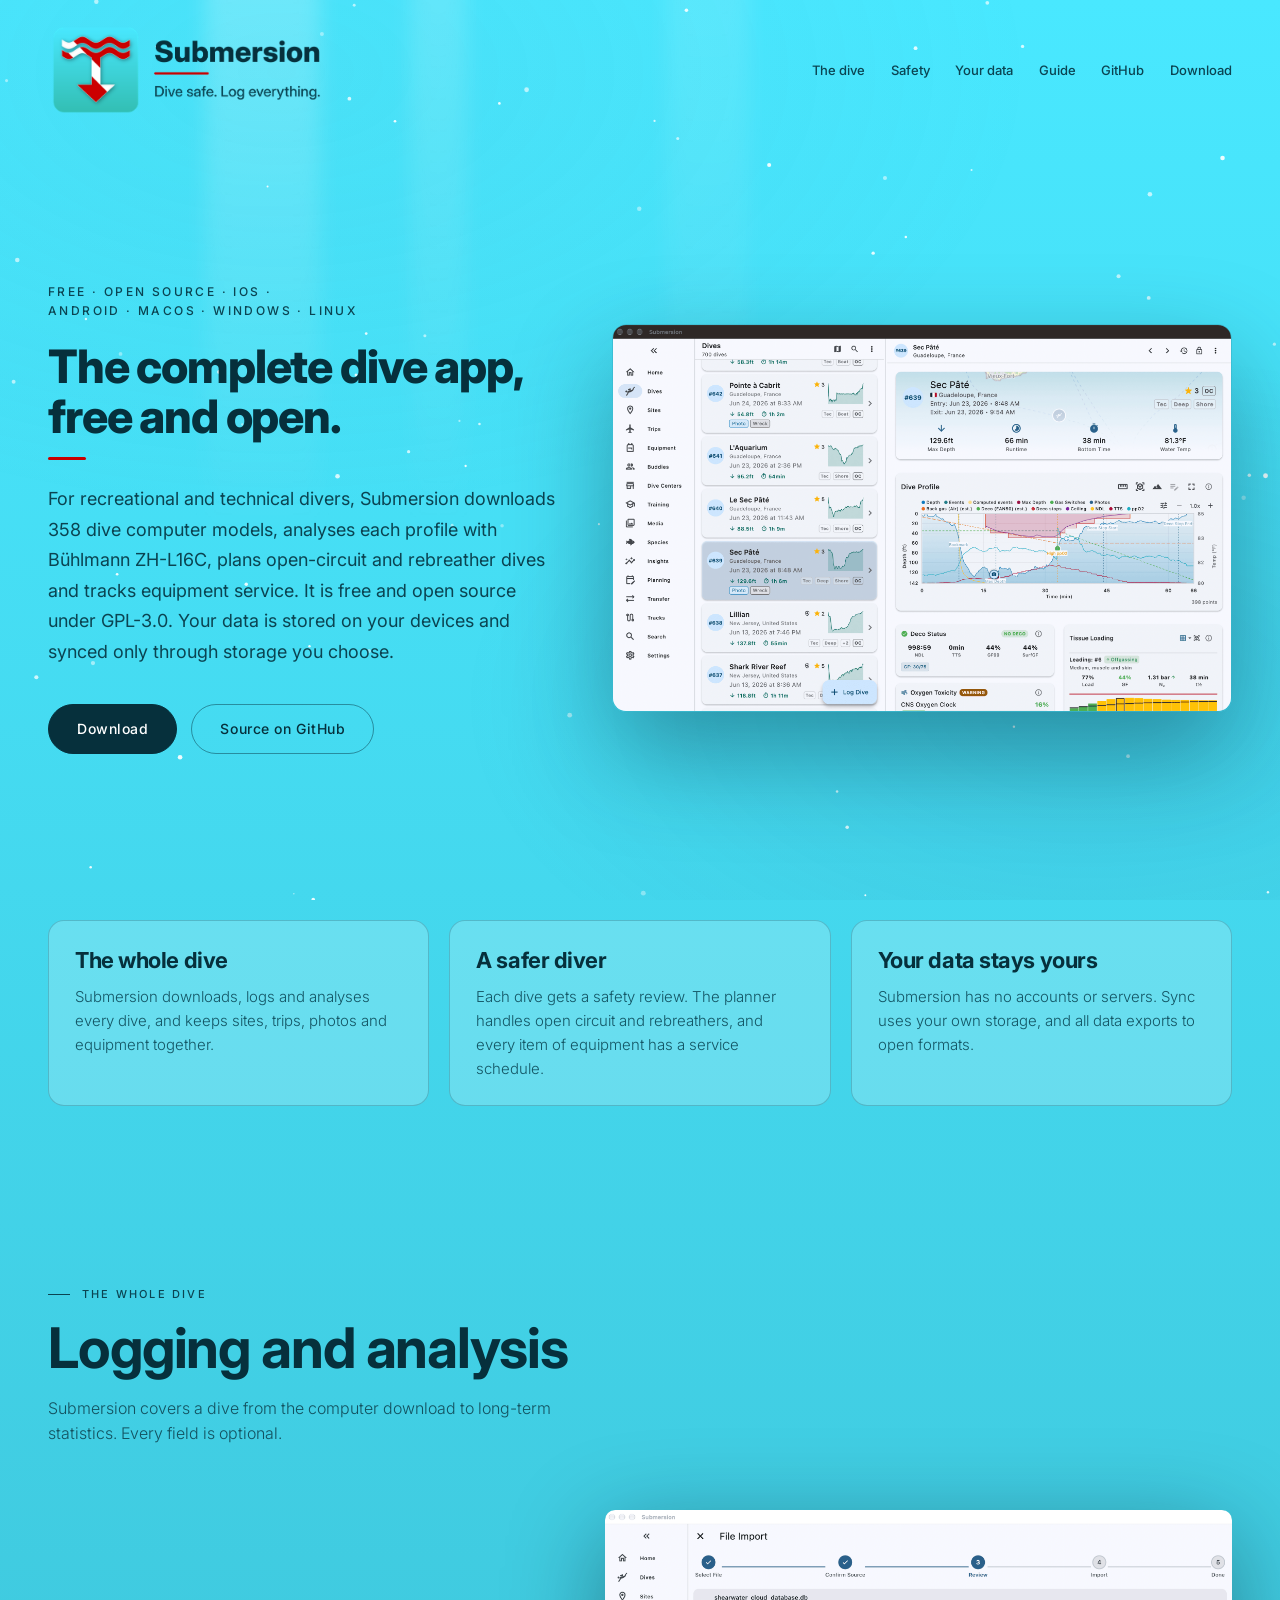
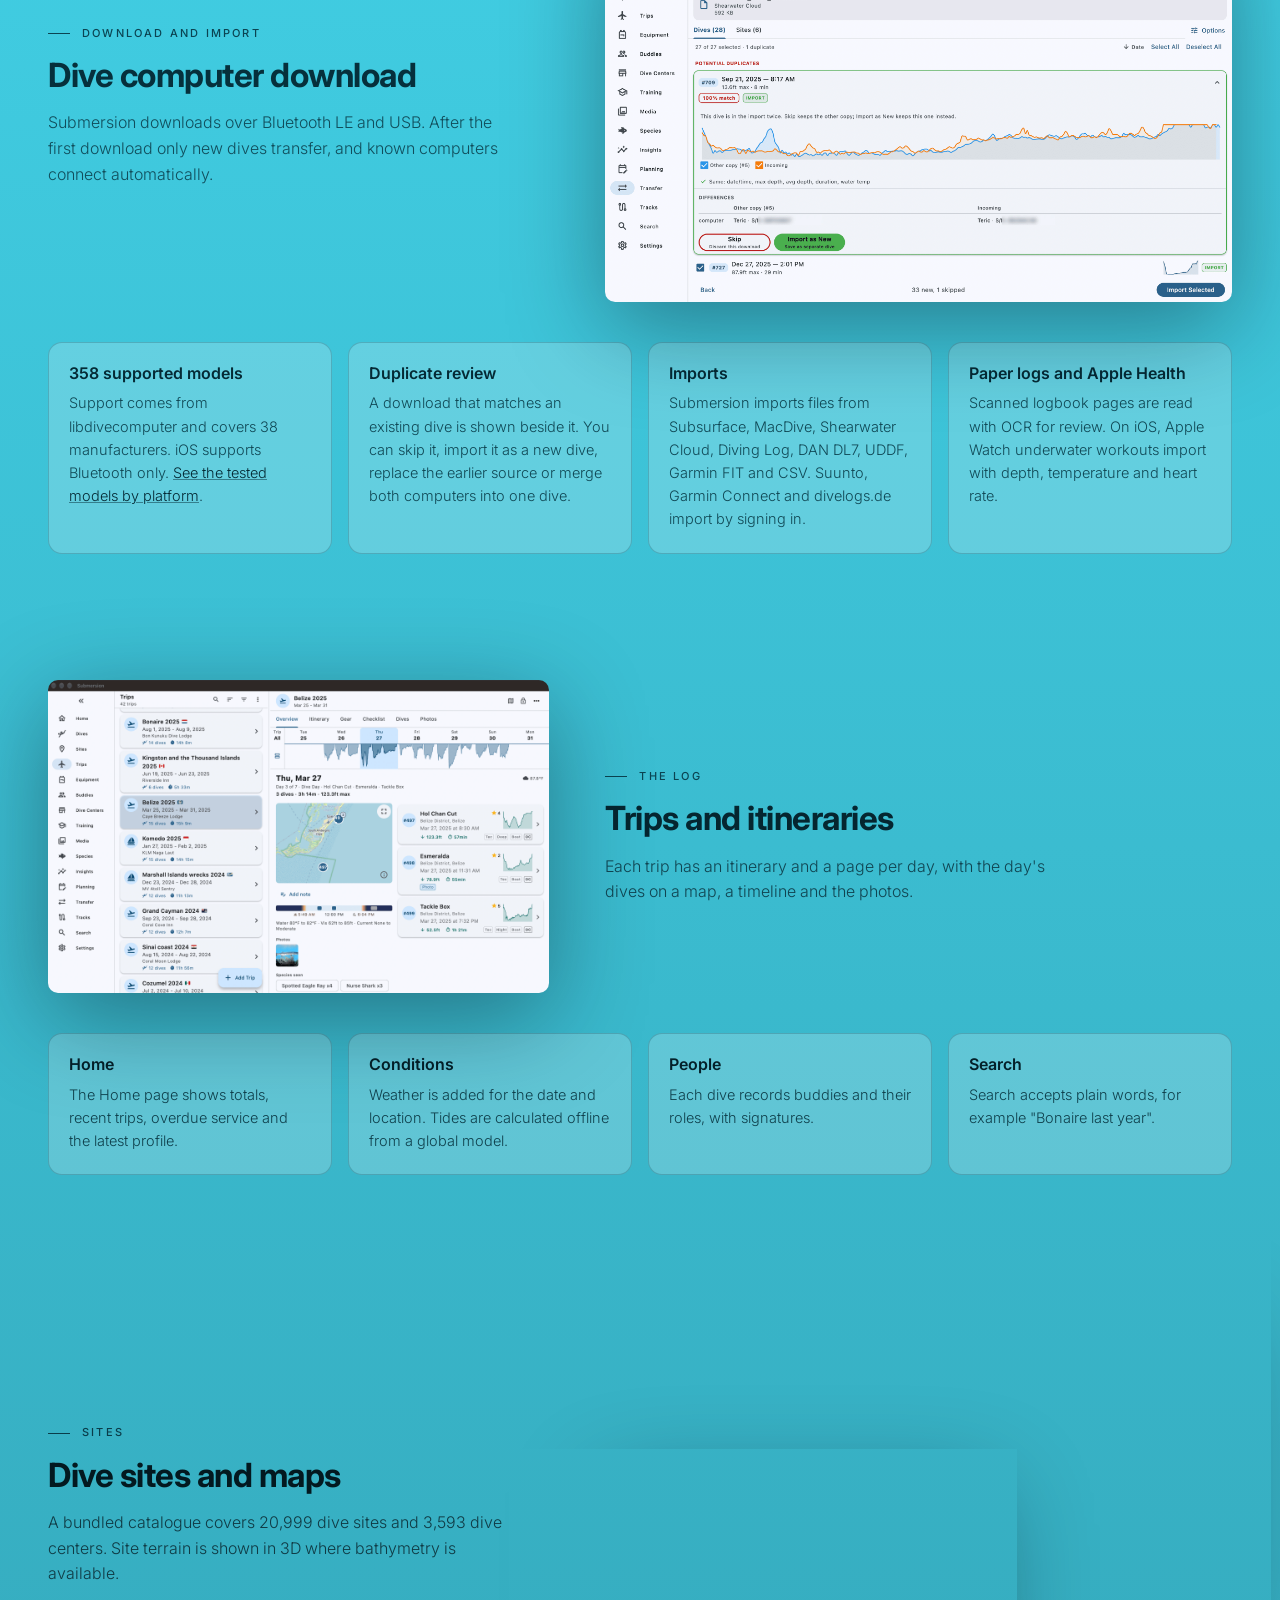
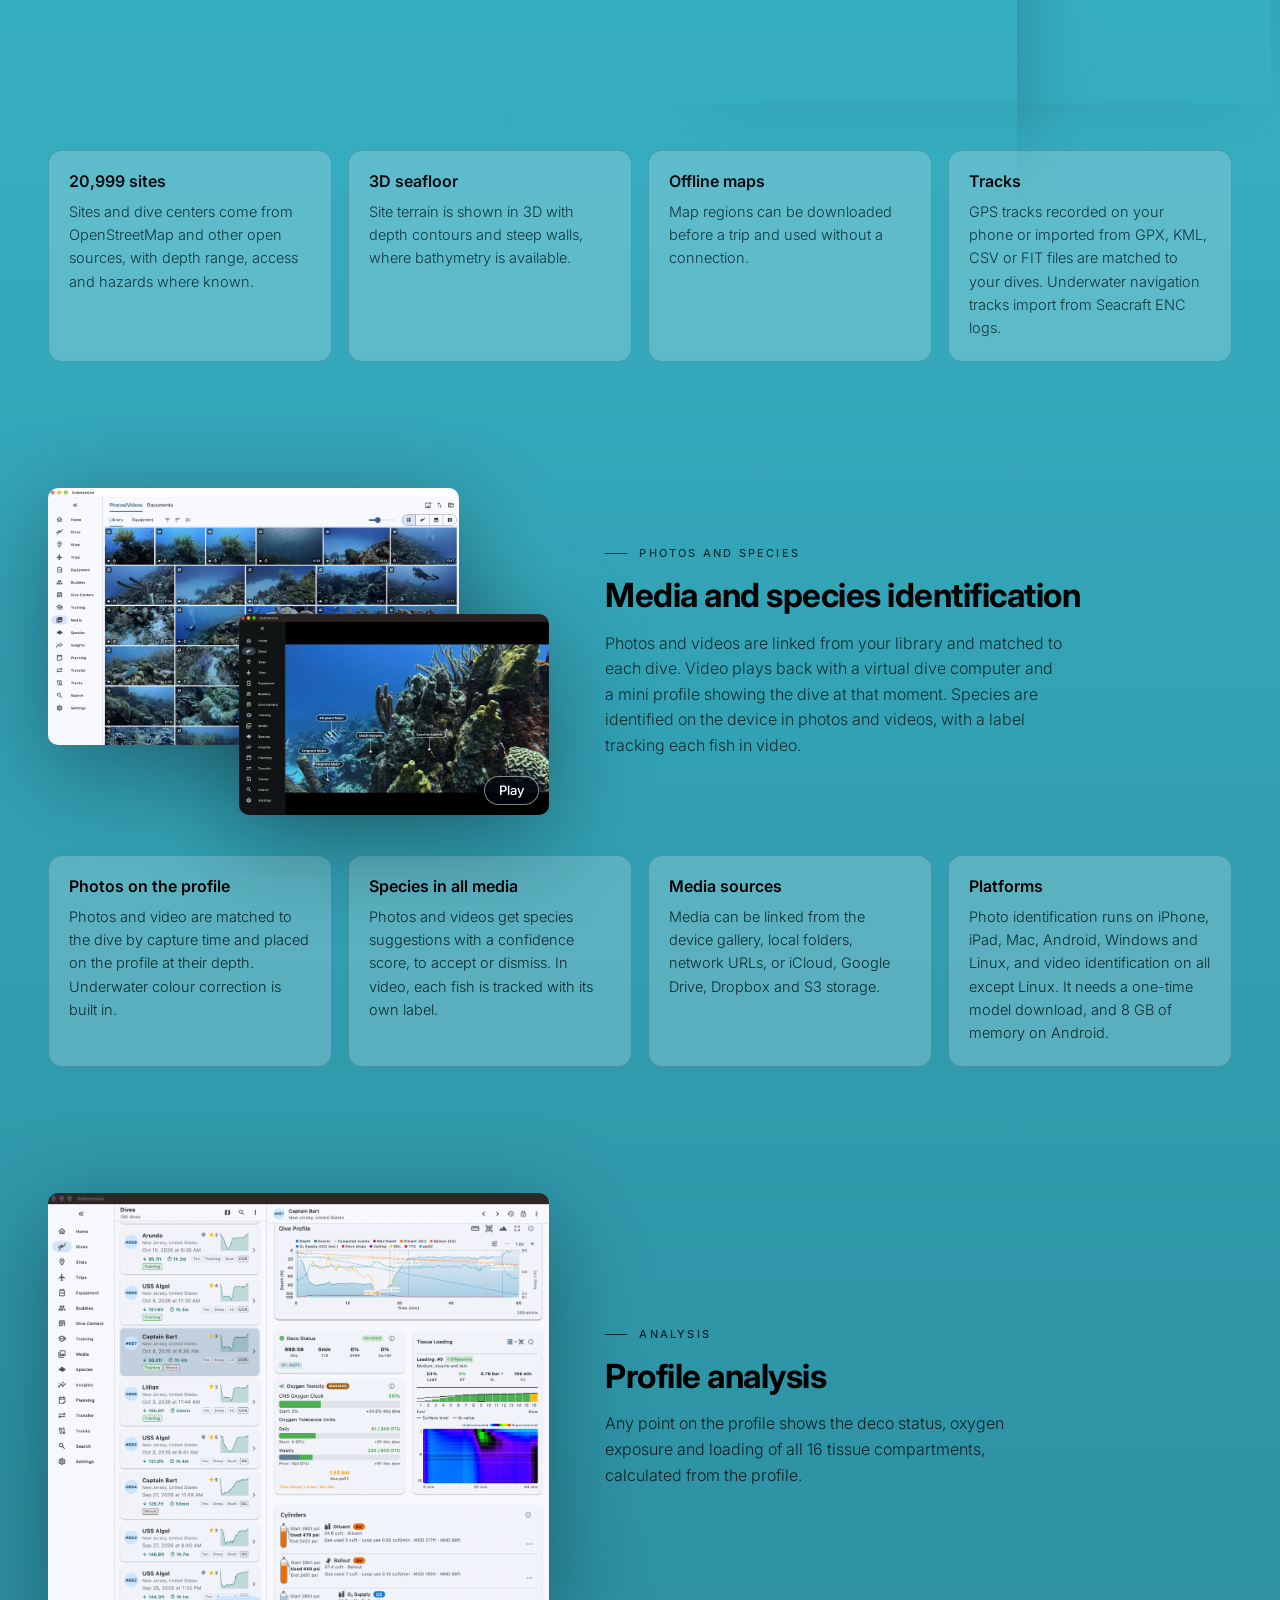
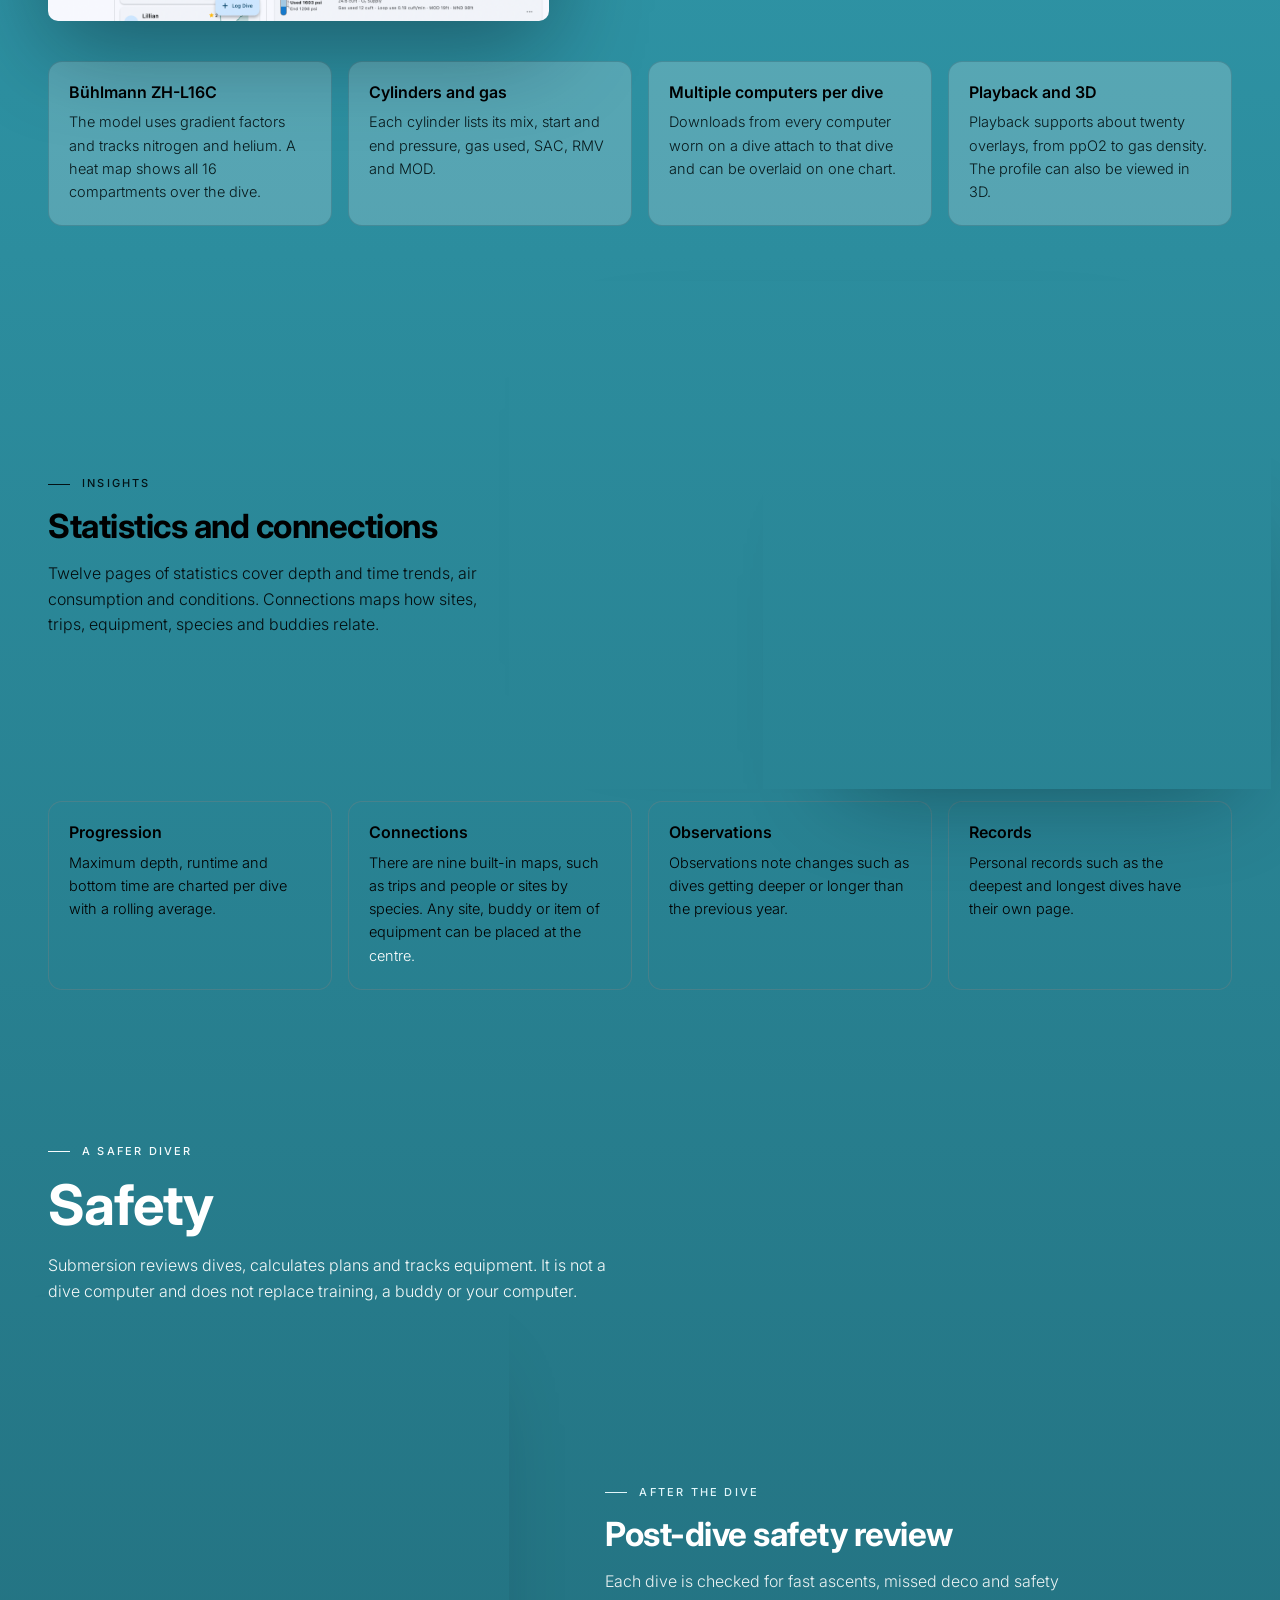
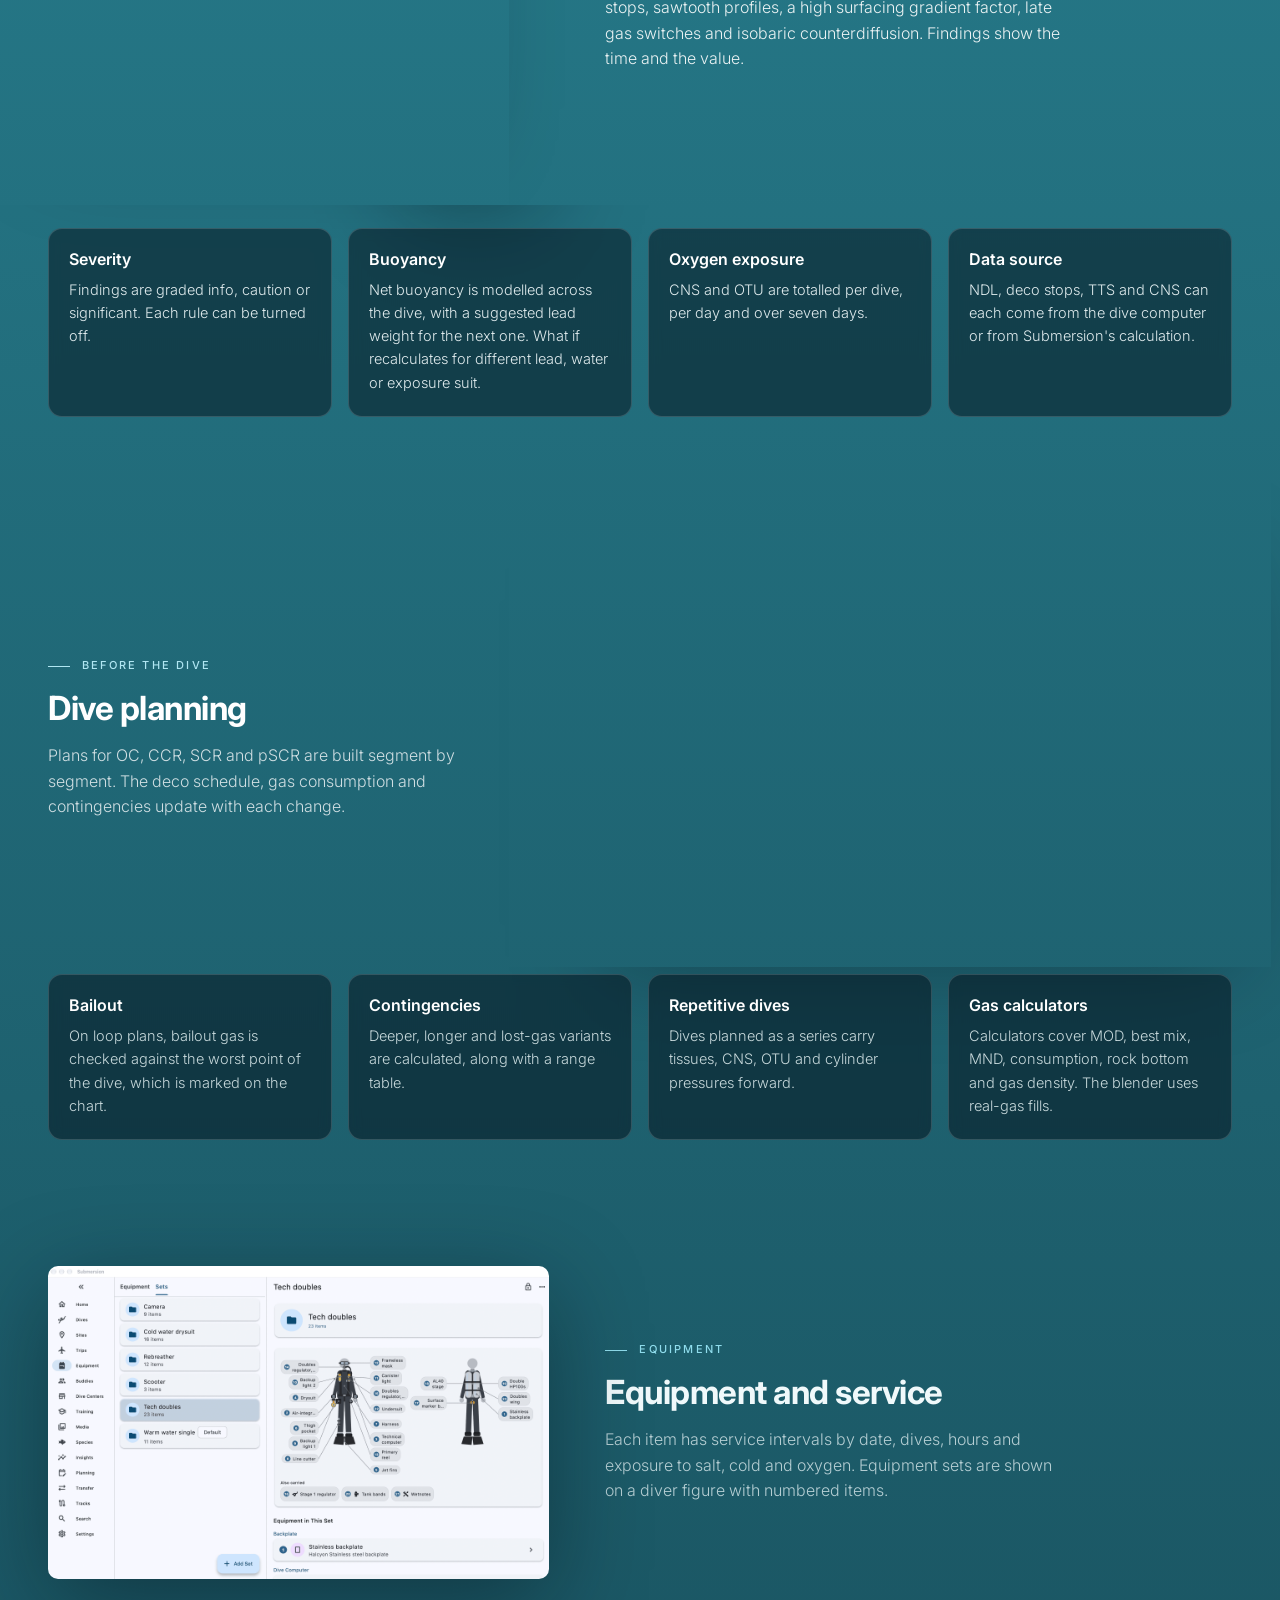
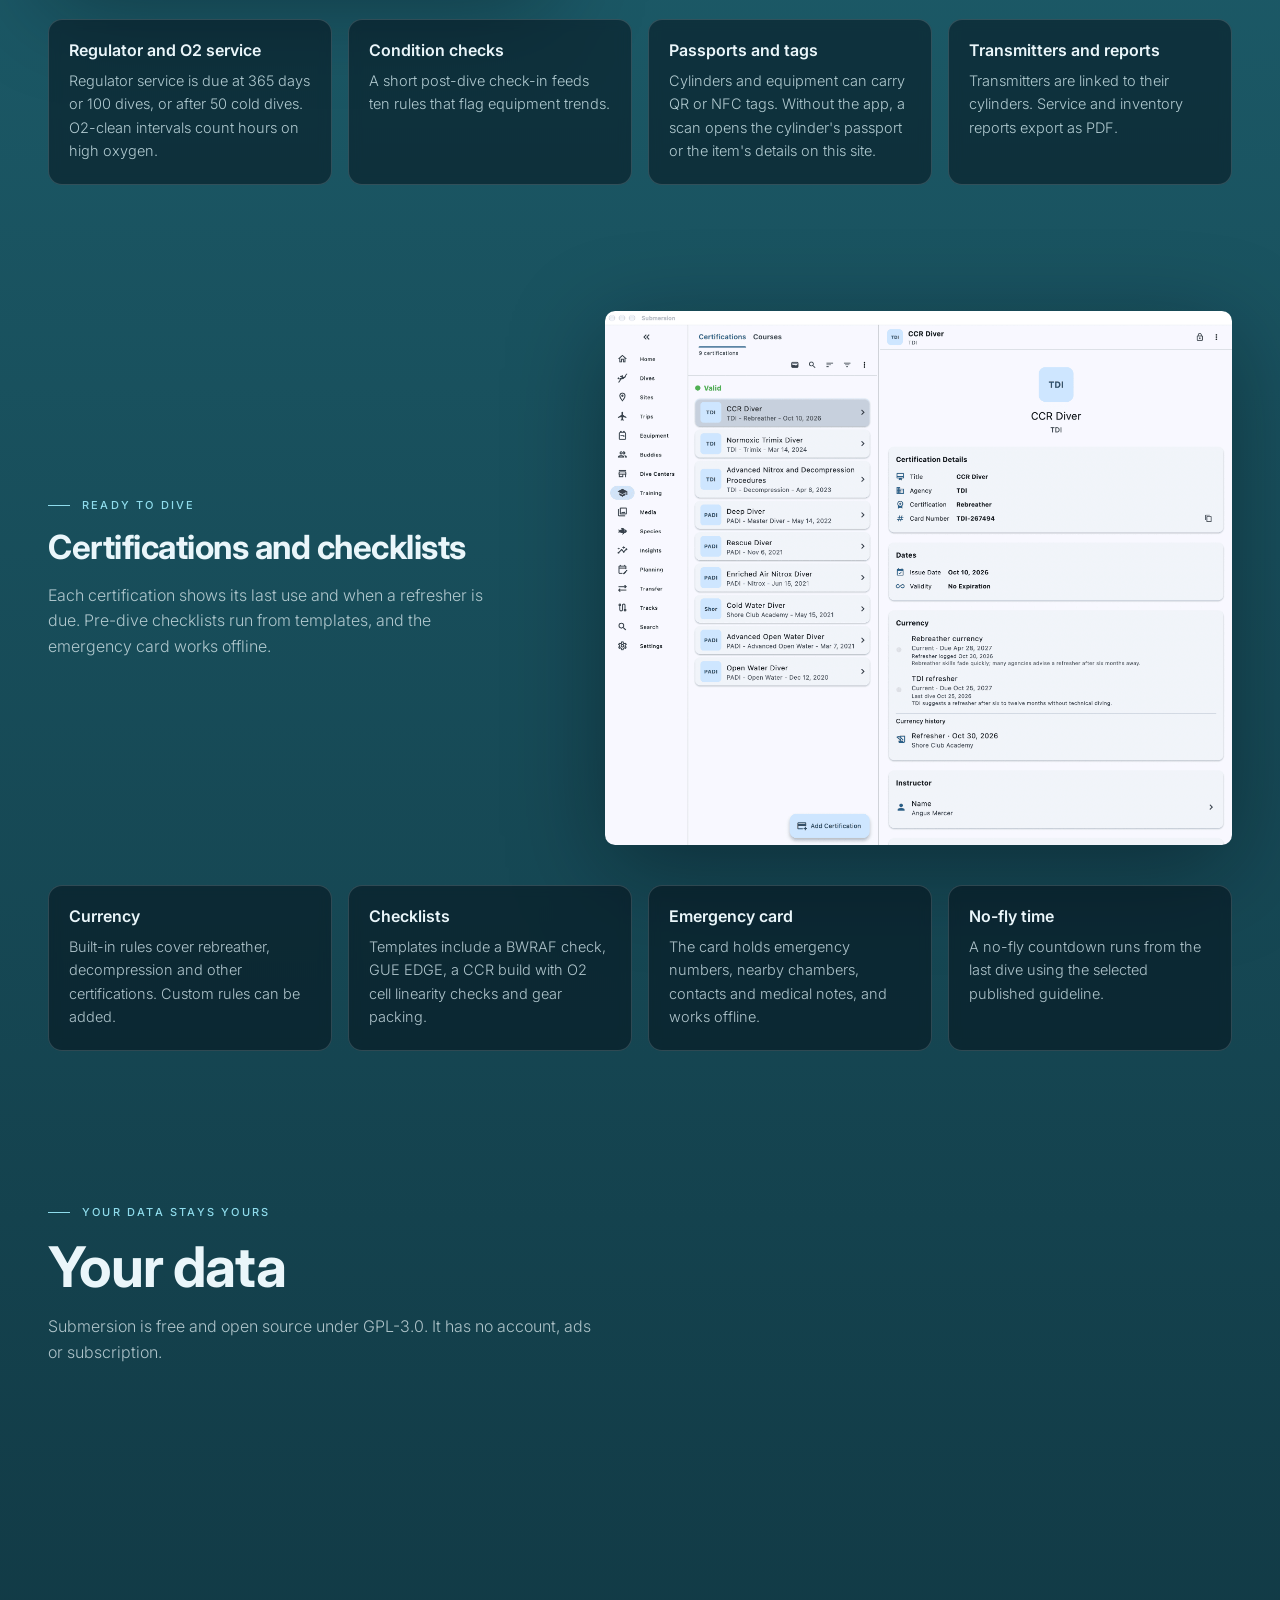
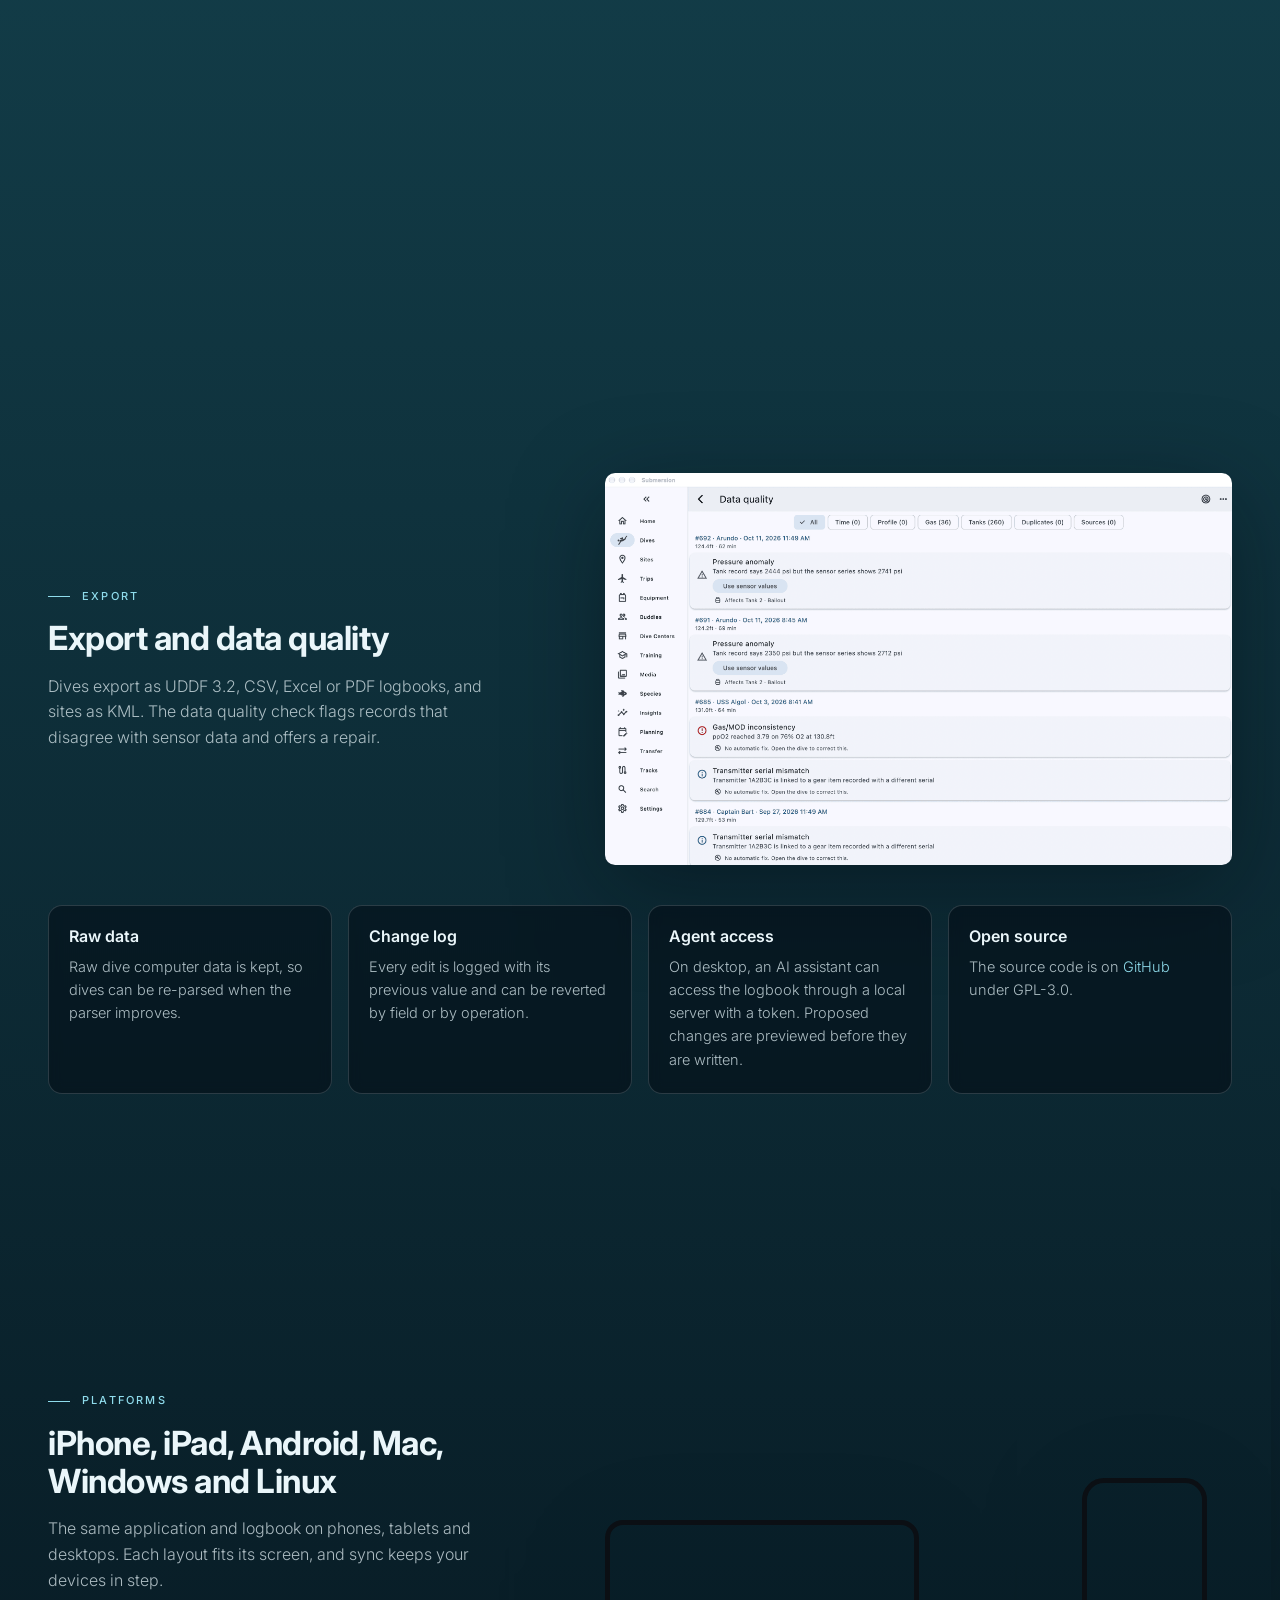
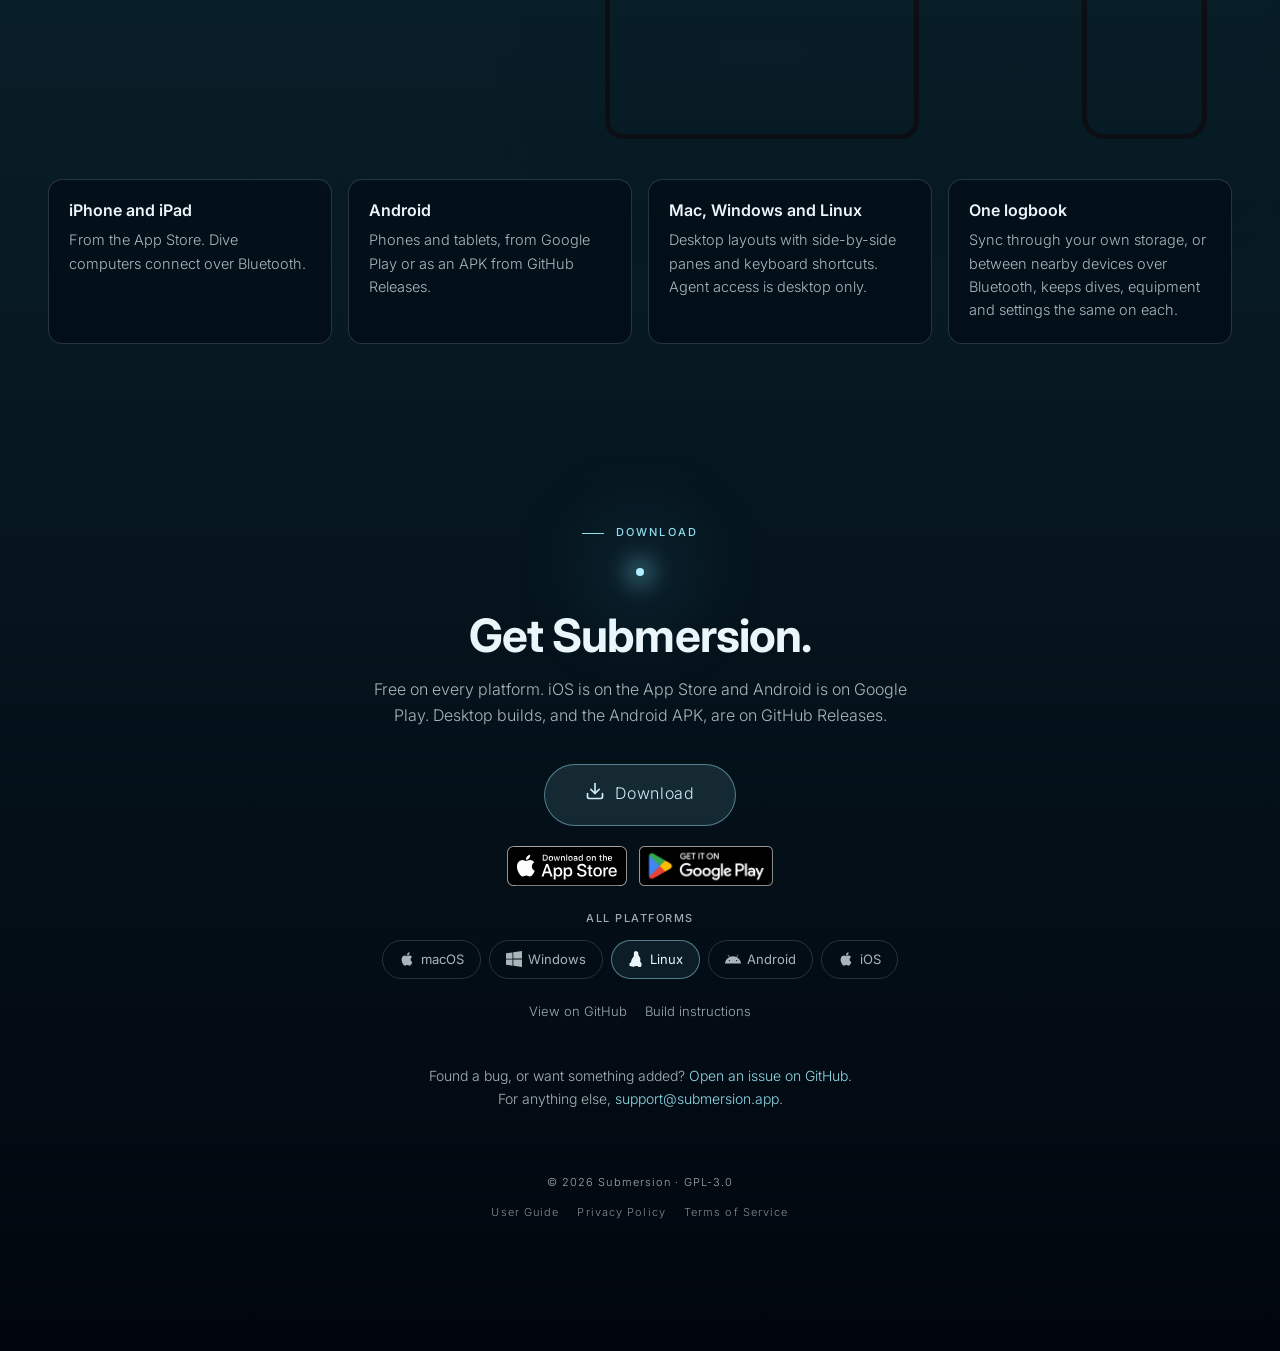
==== commit d4b04c02: "feat(site): the sync page, connected, in the Storage and sync row Eric's connected Sync between devi" ====
--- a/index.html
+++ b/index.html
@@ -486,7 +486,7 @@
                 <p>Data is stored on your devices. Sync runs through Google Drive, Dropbox, S3, WebDAV or Git, or iCloud on iPhone and iPad, with optional end-to-end encryption.</p>
               </div>
               <figure class="feature-visual">
-                <img class="showcase-img" src="screenshots/sync-storage.png" alt="Sync between devices with the add-account choices: Google Drive, Dropbox, your own server or a Git host" width="2400" height="1500" loading="lazy" decoding="async" />
+                <img class="showcase-img" src="screenshots/sync-storage.png" alt="Sync between devices, connected to S3-compatible storage on Cloudflare R2: sync complete, with automatic sync, nearby Bluetooth sync, sync at launch and on return, and encryption settings" width="2400" height="1500" loading="lazy" decoding="async" />
               </figure>
             </div>
             <div class="feature-cards">
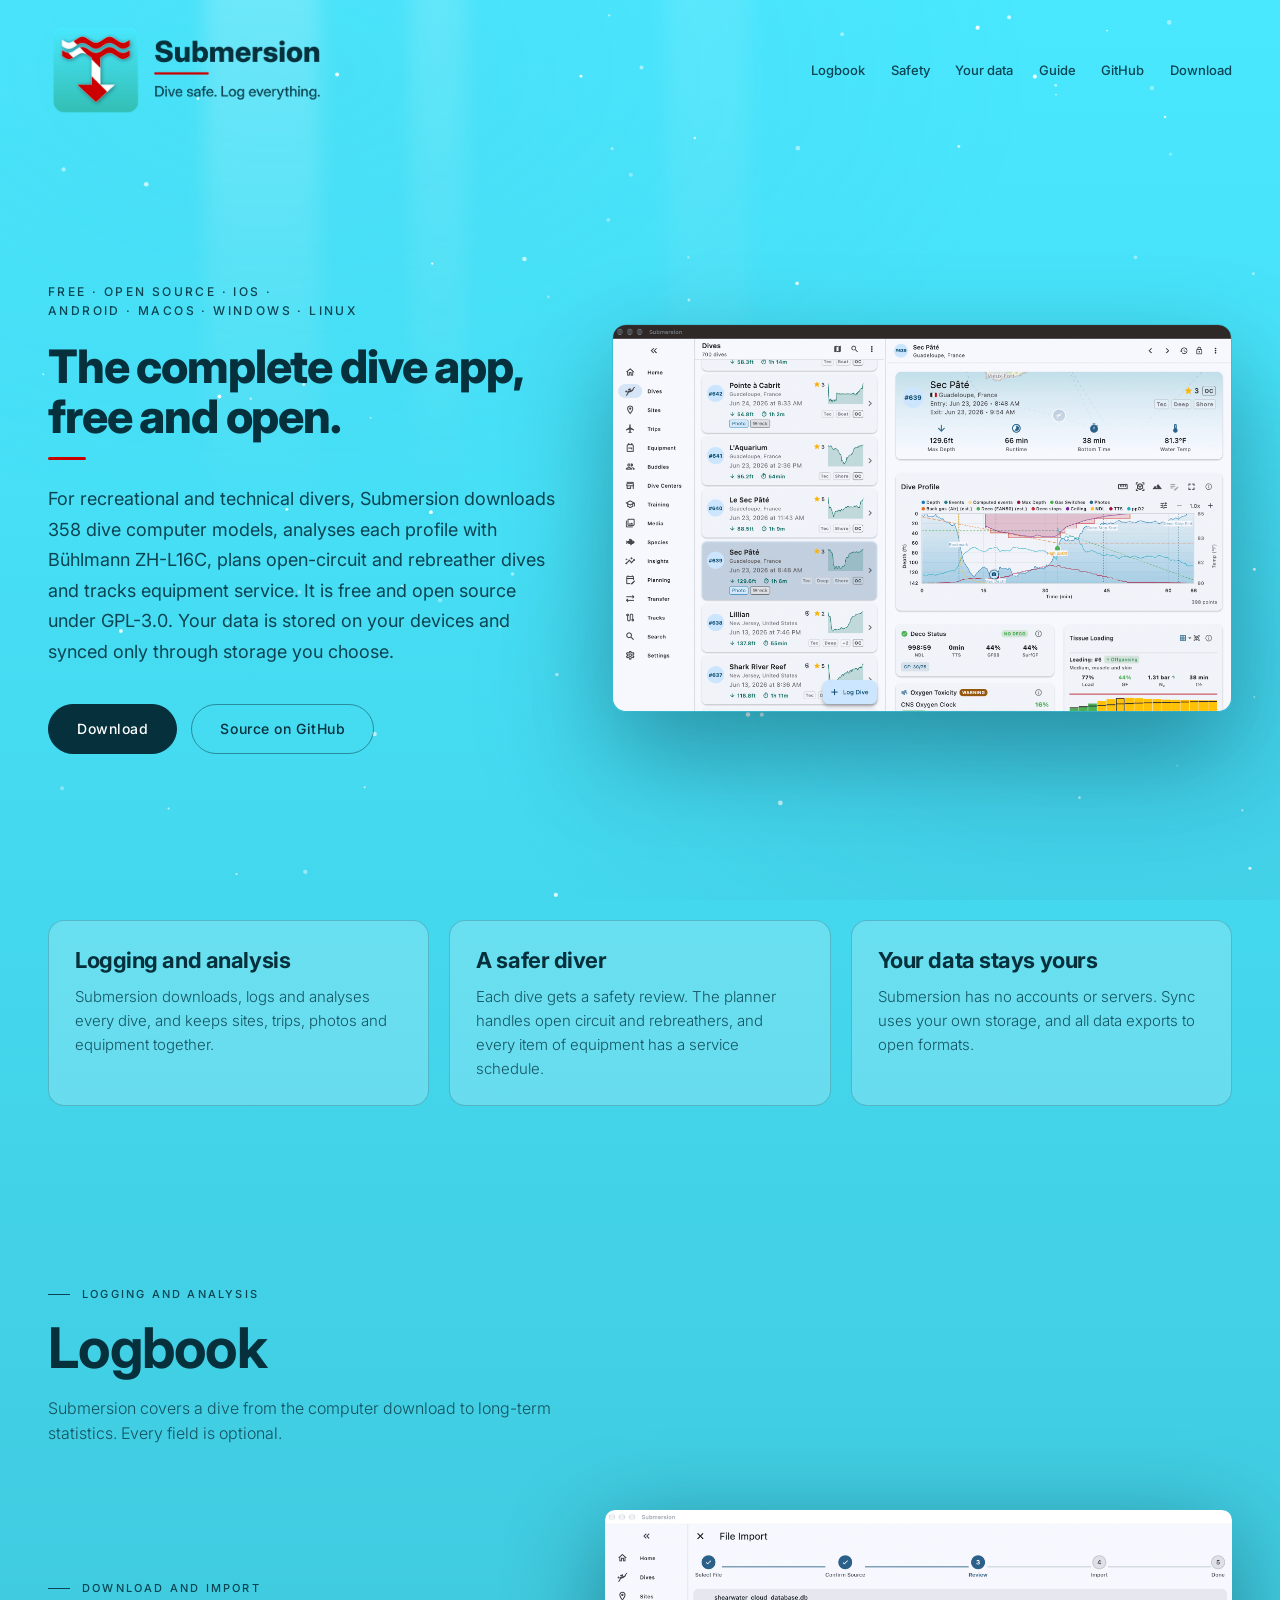
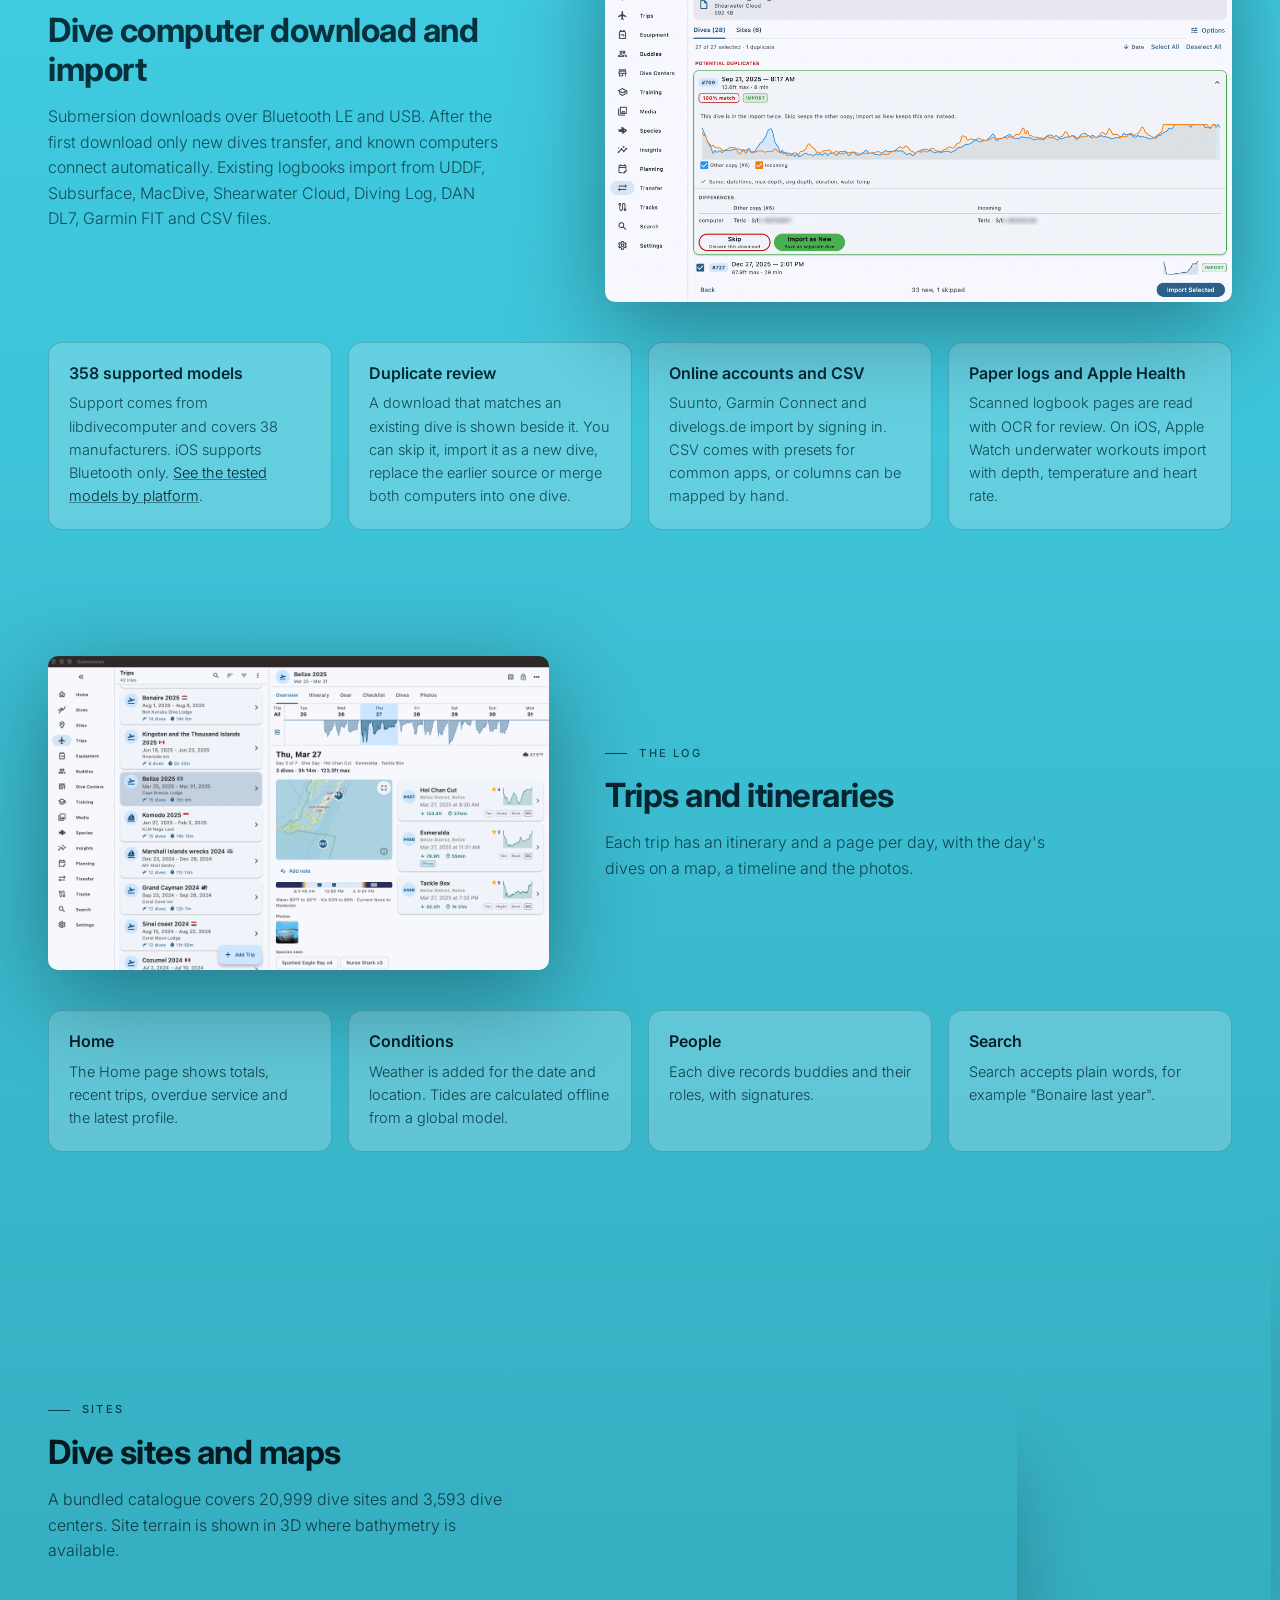
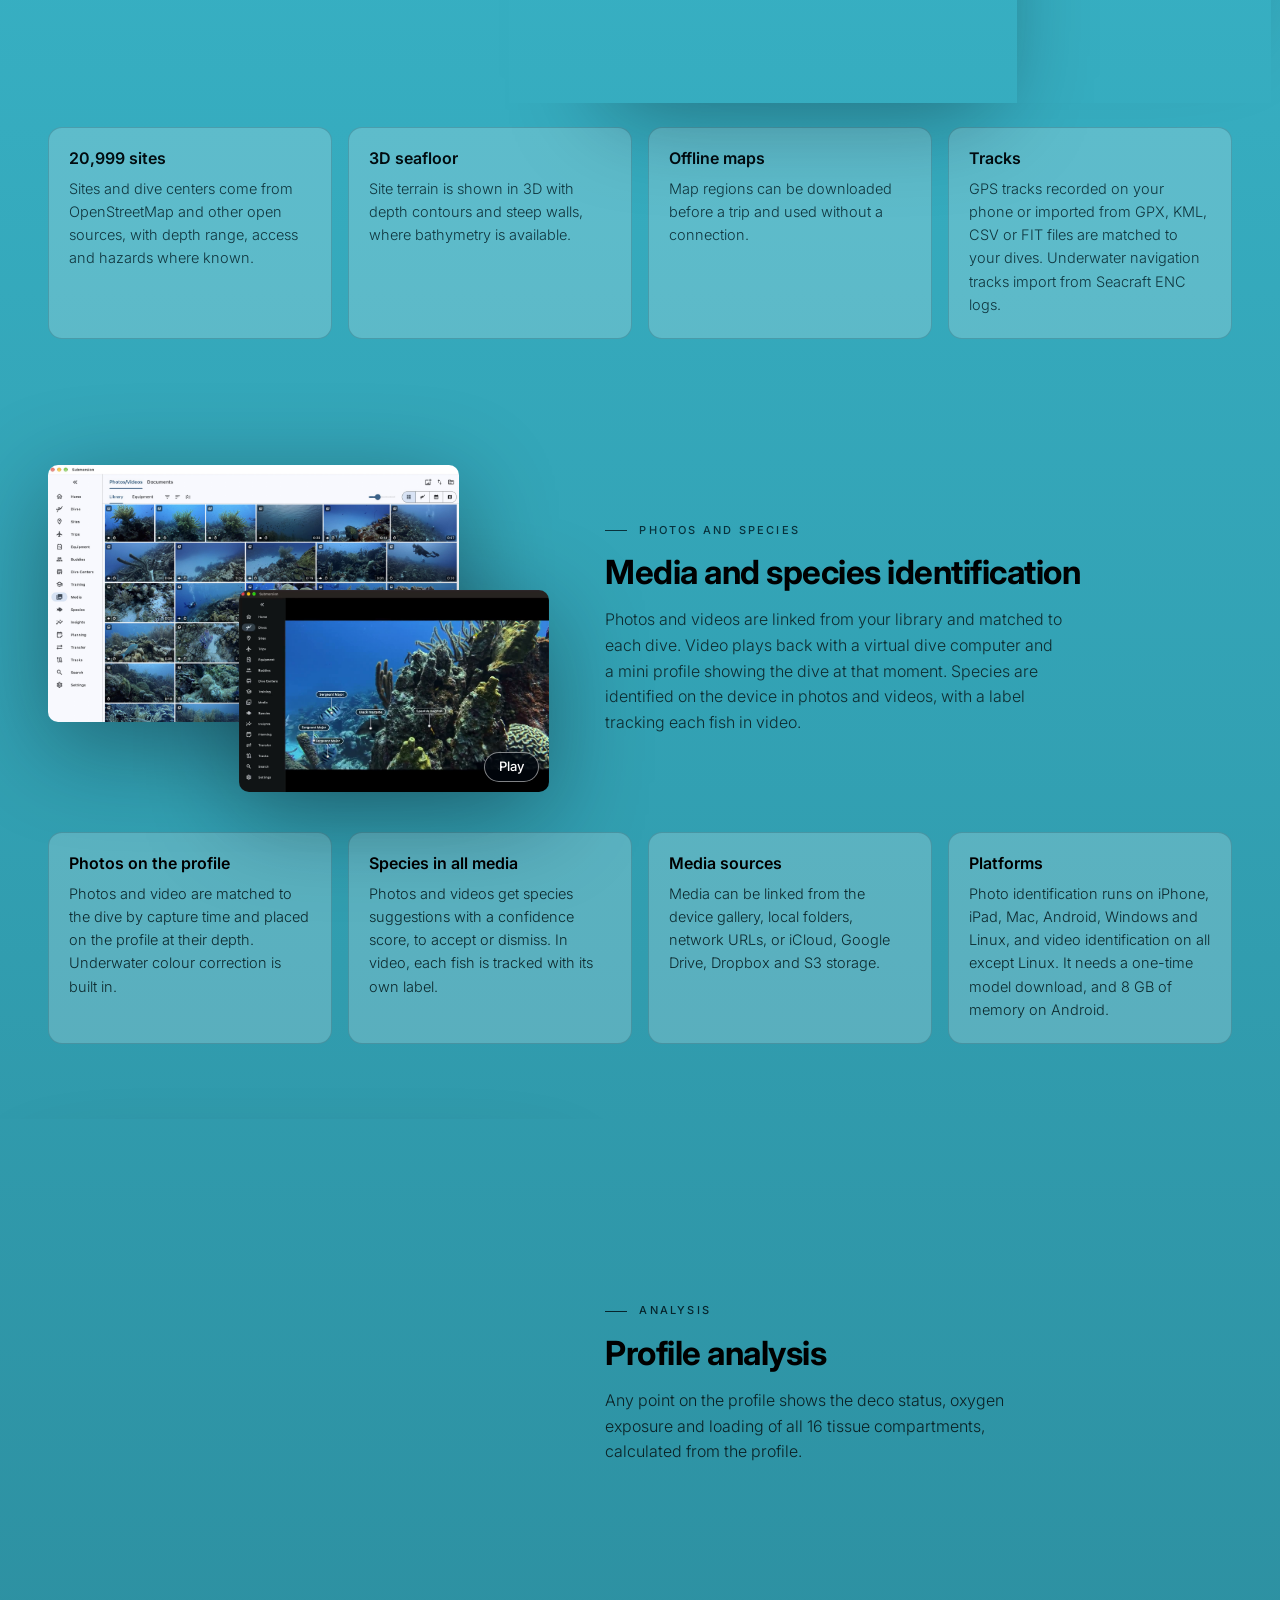
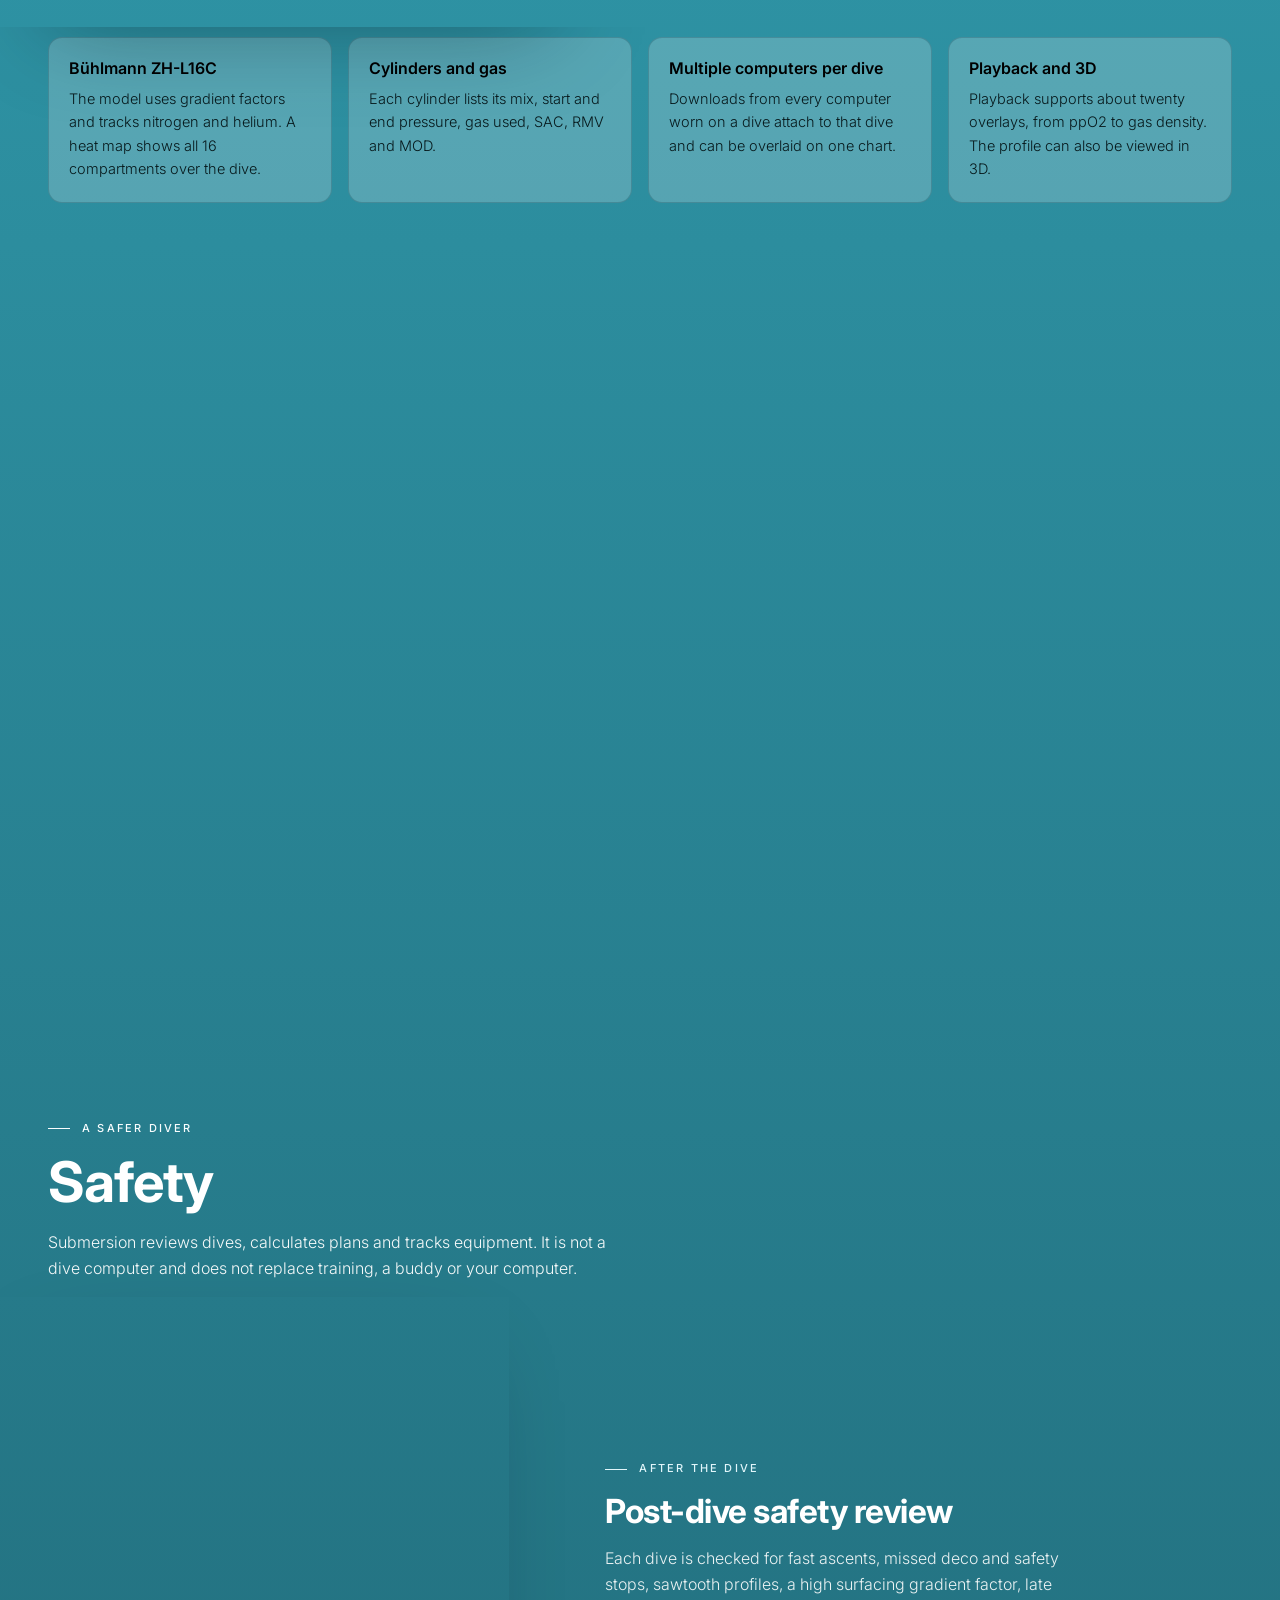
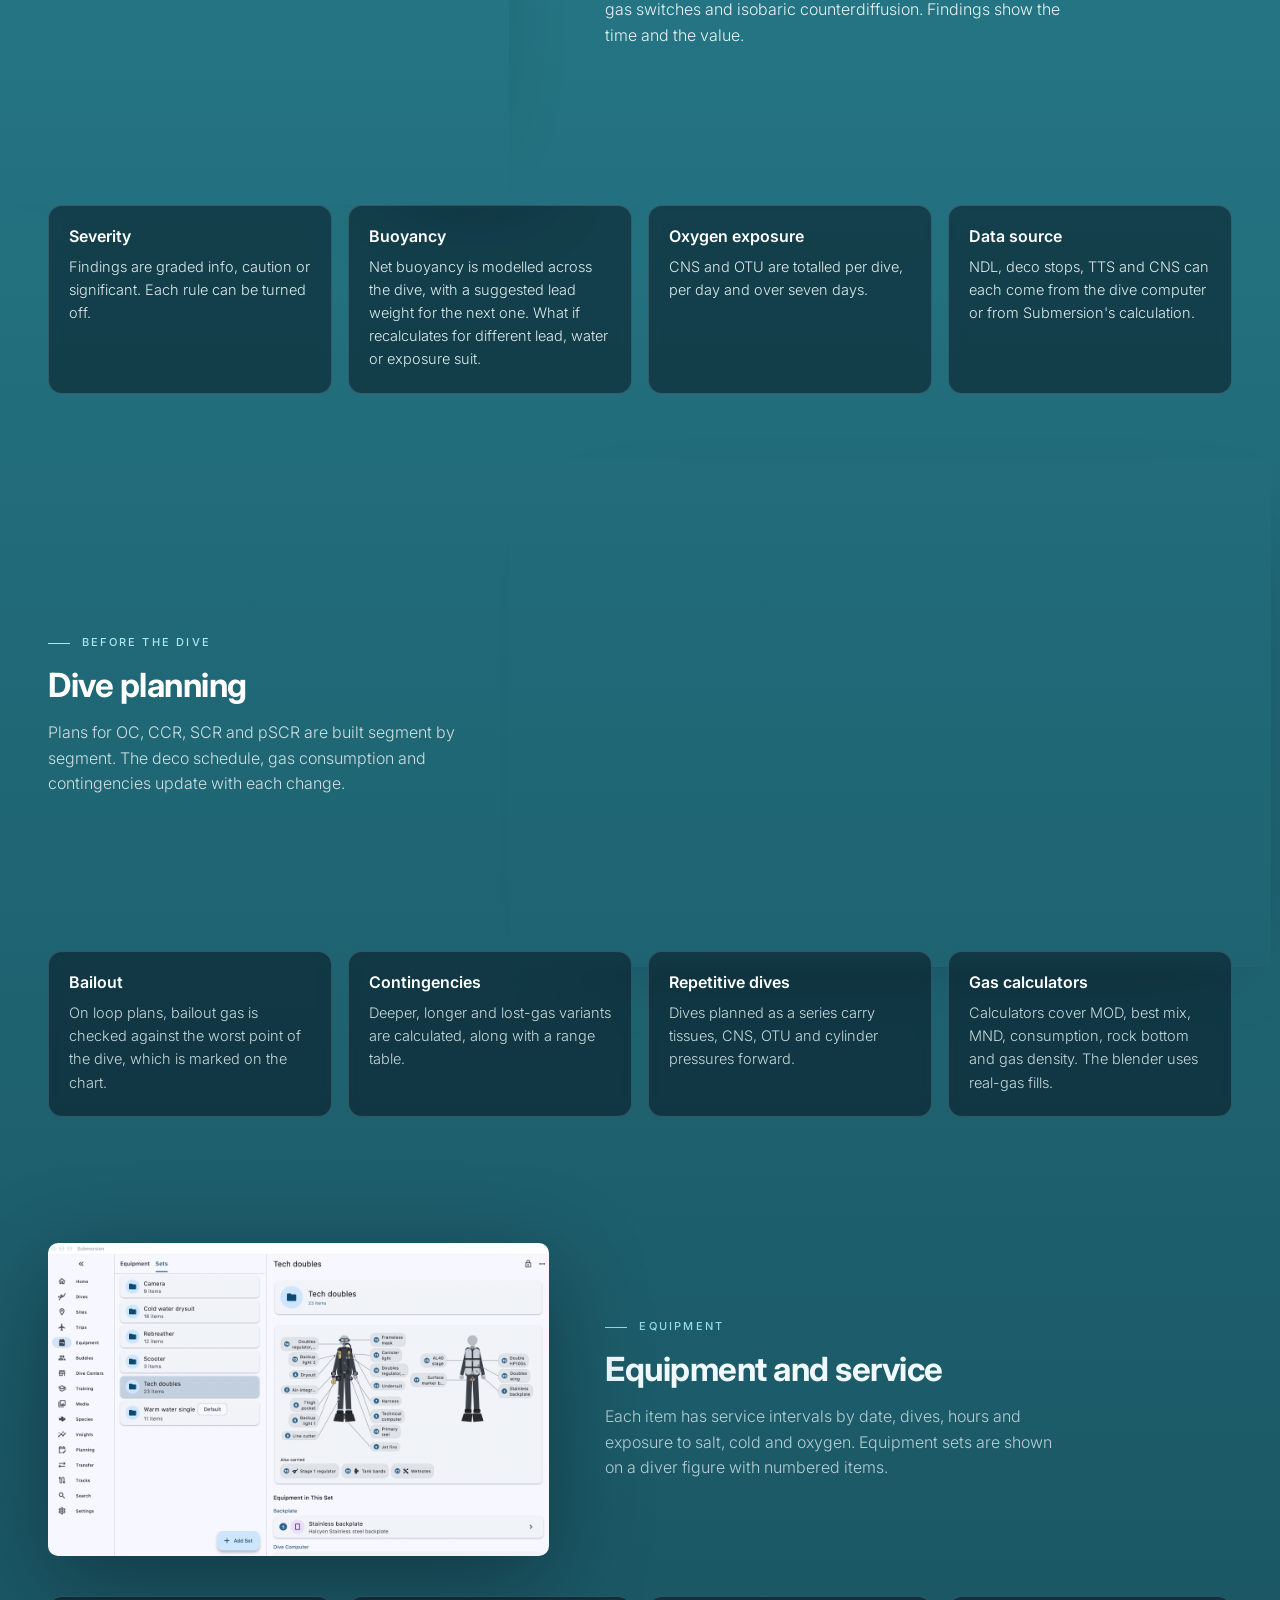
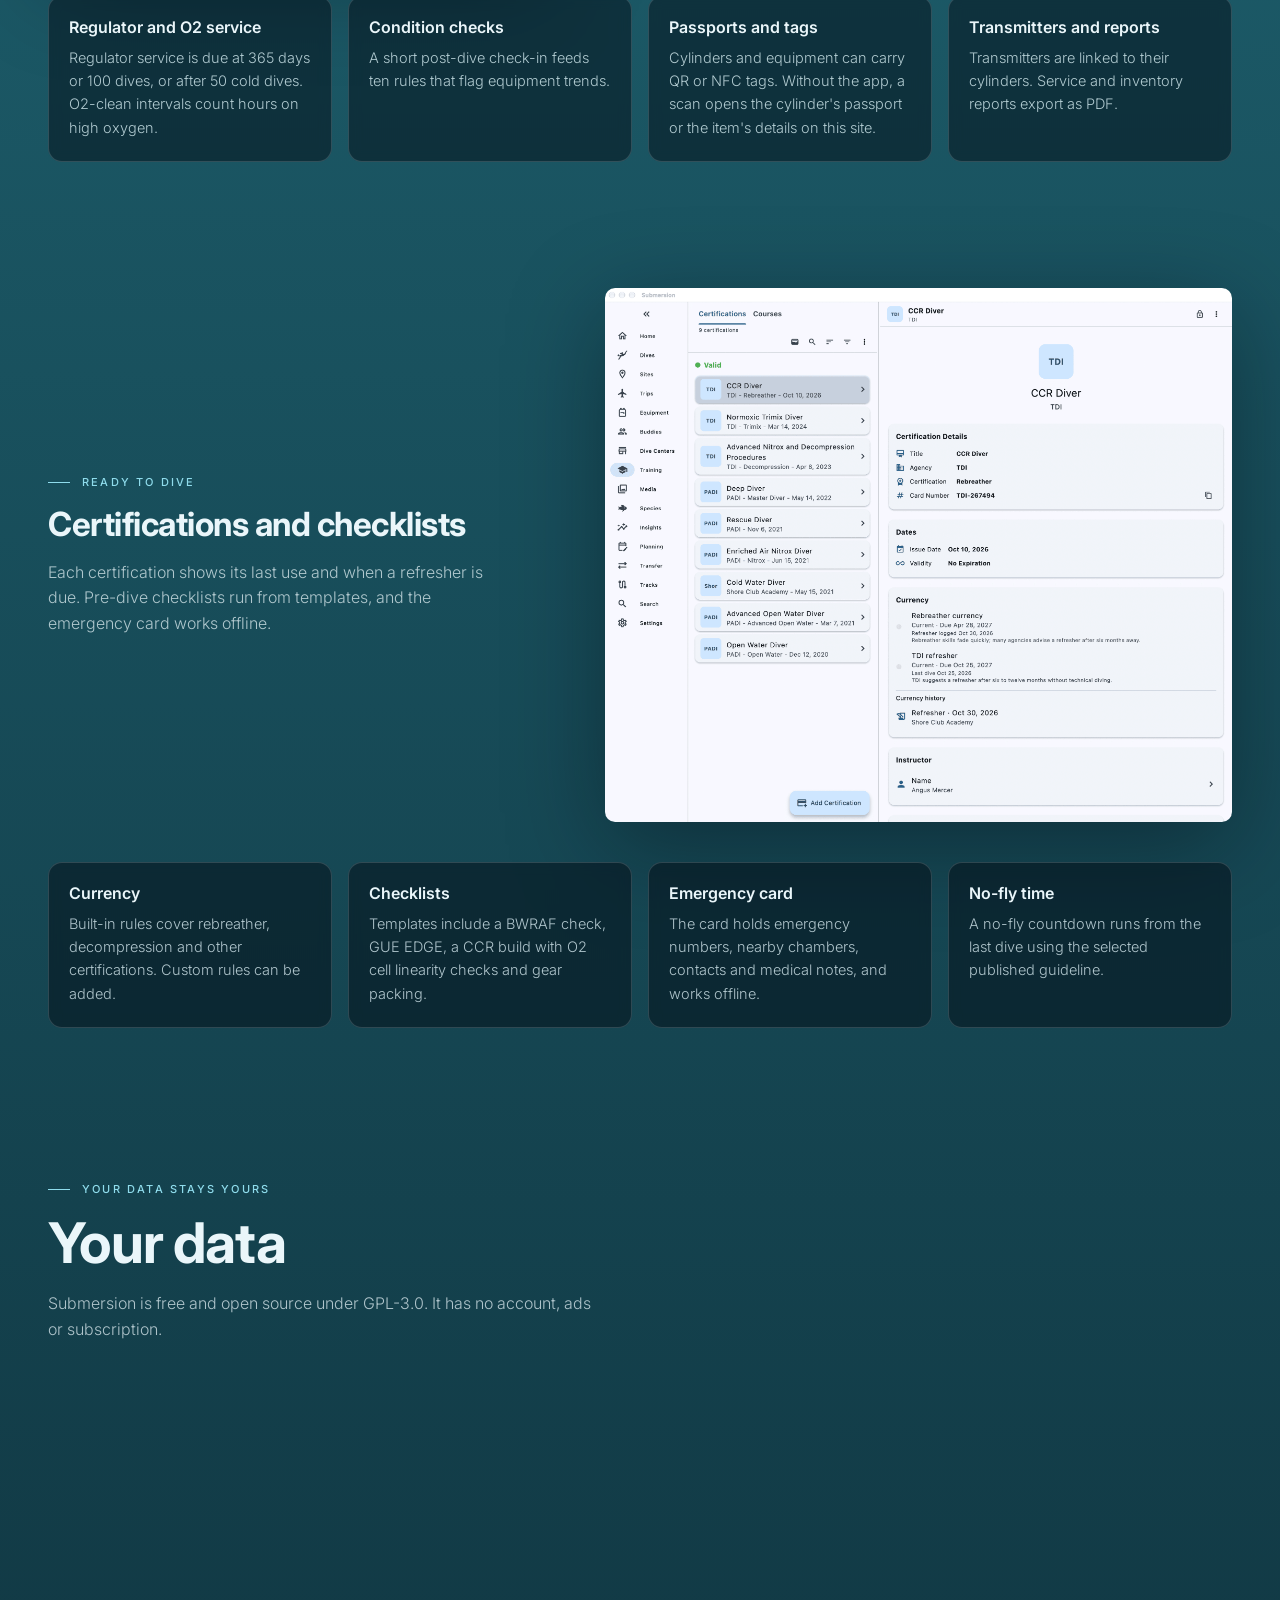
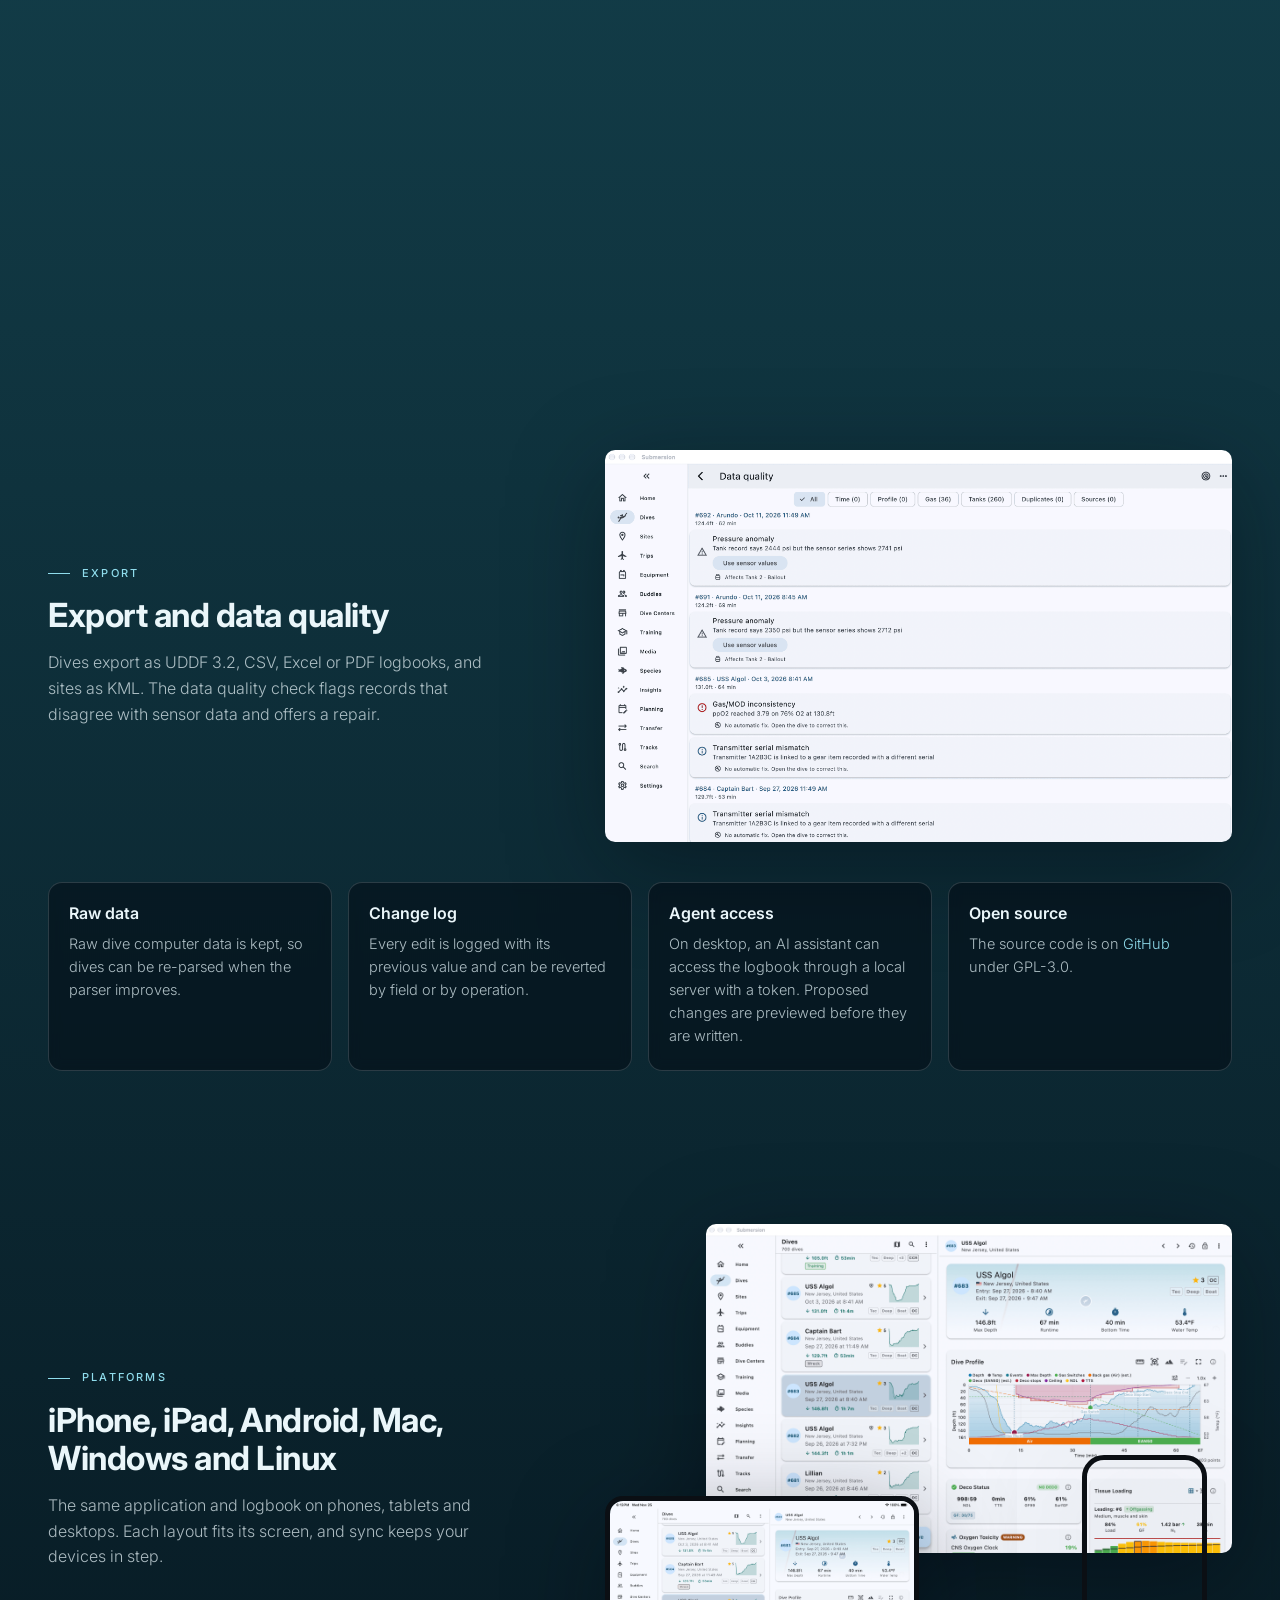
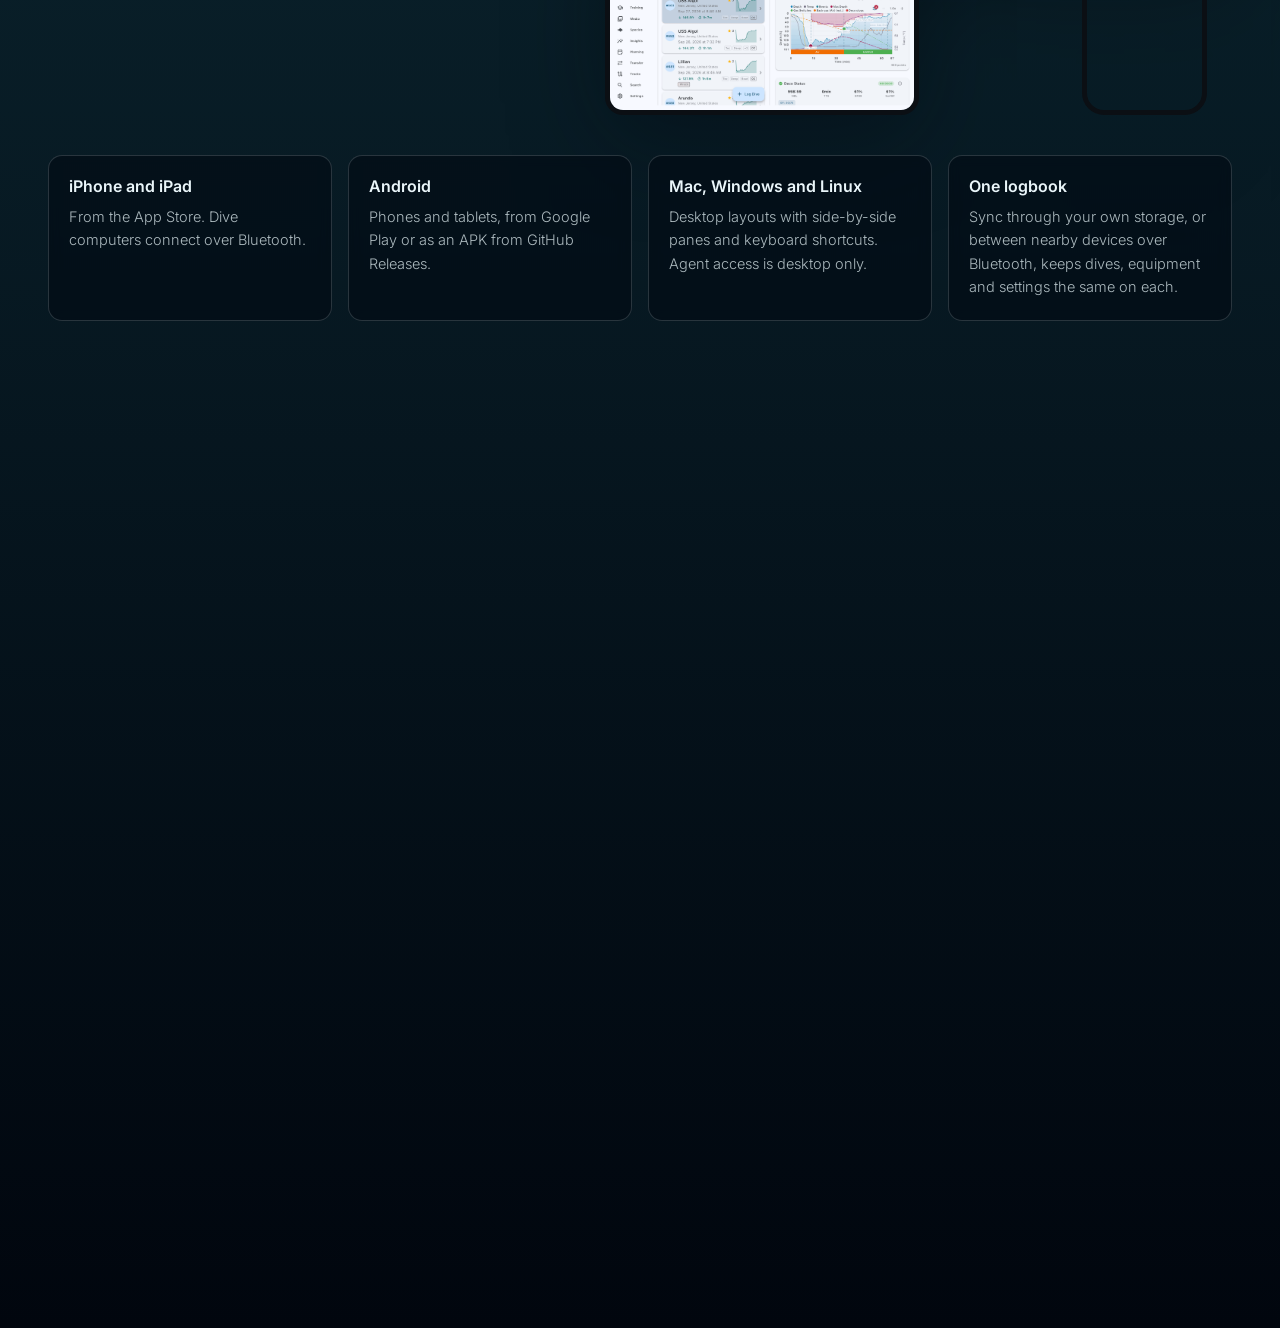
==== commit ec290fe9: "feat(site): name Act 1 Logbook, and lead the download row with imports The menu and Act 1 heading re" ====
--- a/index.html
+++ b/index.html
@@ -65,7 +65,7 @@
           <img src="assets/brand/lockup-dark.png" alt="Submersion: Dive safe. Log everything." width="278" height="96" decoding="async" />
         </a>
         <div class="nav__links">
-          <a href="#dive">The dive</a>
+          <a href="#dive">Logbook</a>
           <a href="#safety">Safety</a>
           <a href="#data">Your data</a>
           <a class="nav__guide" href="guide/">Guide</a>
@@ -99,7 +99,7 @@
         <div class="zone__inner wrap">
           <div class="pillars">
             <a class="pillar" href="#dive">
-              <h2 class="pillar__title">The whole dive</h2>
+              <h2 class="pillar__title">Logging and analysis</h2>
               <p>Submersion downloads, logs and analyses every dive, and keeps sites, trips, photos and equipment together.</p>
             </a>
             <a class="pillar" href="#safety">
@@ -114,11 +114,11 @@
         </div>
       </section>
 
-      <!-- Act 1: the whole dive -->
+      <!-- Act 1: logbook -->
       <section class="act" id="dive">
         <div class="zone__inner wrap act__head" data-ink="dark">
-          <p class="zone__tag">The whole dive</p>
-          <h2>Logging and analysis</h2>
+          <p class="zone__tag">Logging and analysis</p>
+          <h2>Logbook</h2>
           <p class="zone__intro">Submersion covers a dive from the computer download to long-term statistics. Every field is optional.</p>
         </div>
 
@@ -127,8 +127,8 @@
             <div class="feature-row">
               <div class="feature-text">
                 <p class="zone__tag">Download and import</p>
-                <h3>Dive computer download</h3>
-                <p>Submersion downloads over Bluetooth LE and USB. After the first download only new dives transfer, and known computers connect automatically.</p>
+                <h3>Dive computer download and import</h3>
+                <p>Submersion downloads over Bluetooth LE and USB. After the first download only new dives transfer, and known computers connect automatically. Existing logbooks import from UDDF, Subsurface, MacDive, Shearwater Cloud, Diving Log, DAN DL7, Garmin FIT and CSV files.</p>
               </div>
               <figure class="feature-visual">
                 <img class="showcase-img" src="screenshots/duplicate-review.png" alt="The import review step: a downloaded dive that matches one already in the logbook, both profiles overlaid, a 100% match, what is the same and what differs, and the choice to skip it or import it as new" width="2400" height="1500" loading="lazy" decoding="async" />
@@ -144,8 +144,8 @@
                 <p>A download that matches an existing dive is shown beside it. You can skip it, import it as a new dive, replace the earlier source or merge both computers into one dive.</p>
               </article>
               <article class="feature-card">
-                <h4>Imports</h4>
-                <p>Submersion imports files from Subsurface, MacDive, Shearwater Cloud, Diving Log, DAN DL7, UDDF, Garmin FIT and CSV. Suunto, Garmin Connect and divelogs.de import by signing in.</p>
+                <h4>Online accounts and CSV</h4>
+                <p>Suunto, Garmin Connect and divelogs.de import by signing in. CSV comes with presets for common apps, or columns can be mapped by hand.</p>
               </article>
               <article class="feature-card">
                 <h4>Paper logs and Apple Health</h4>
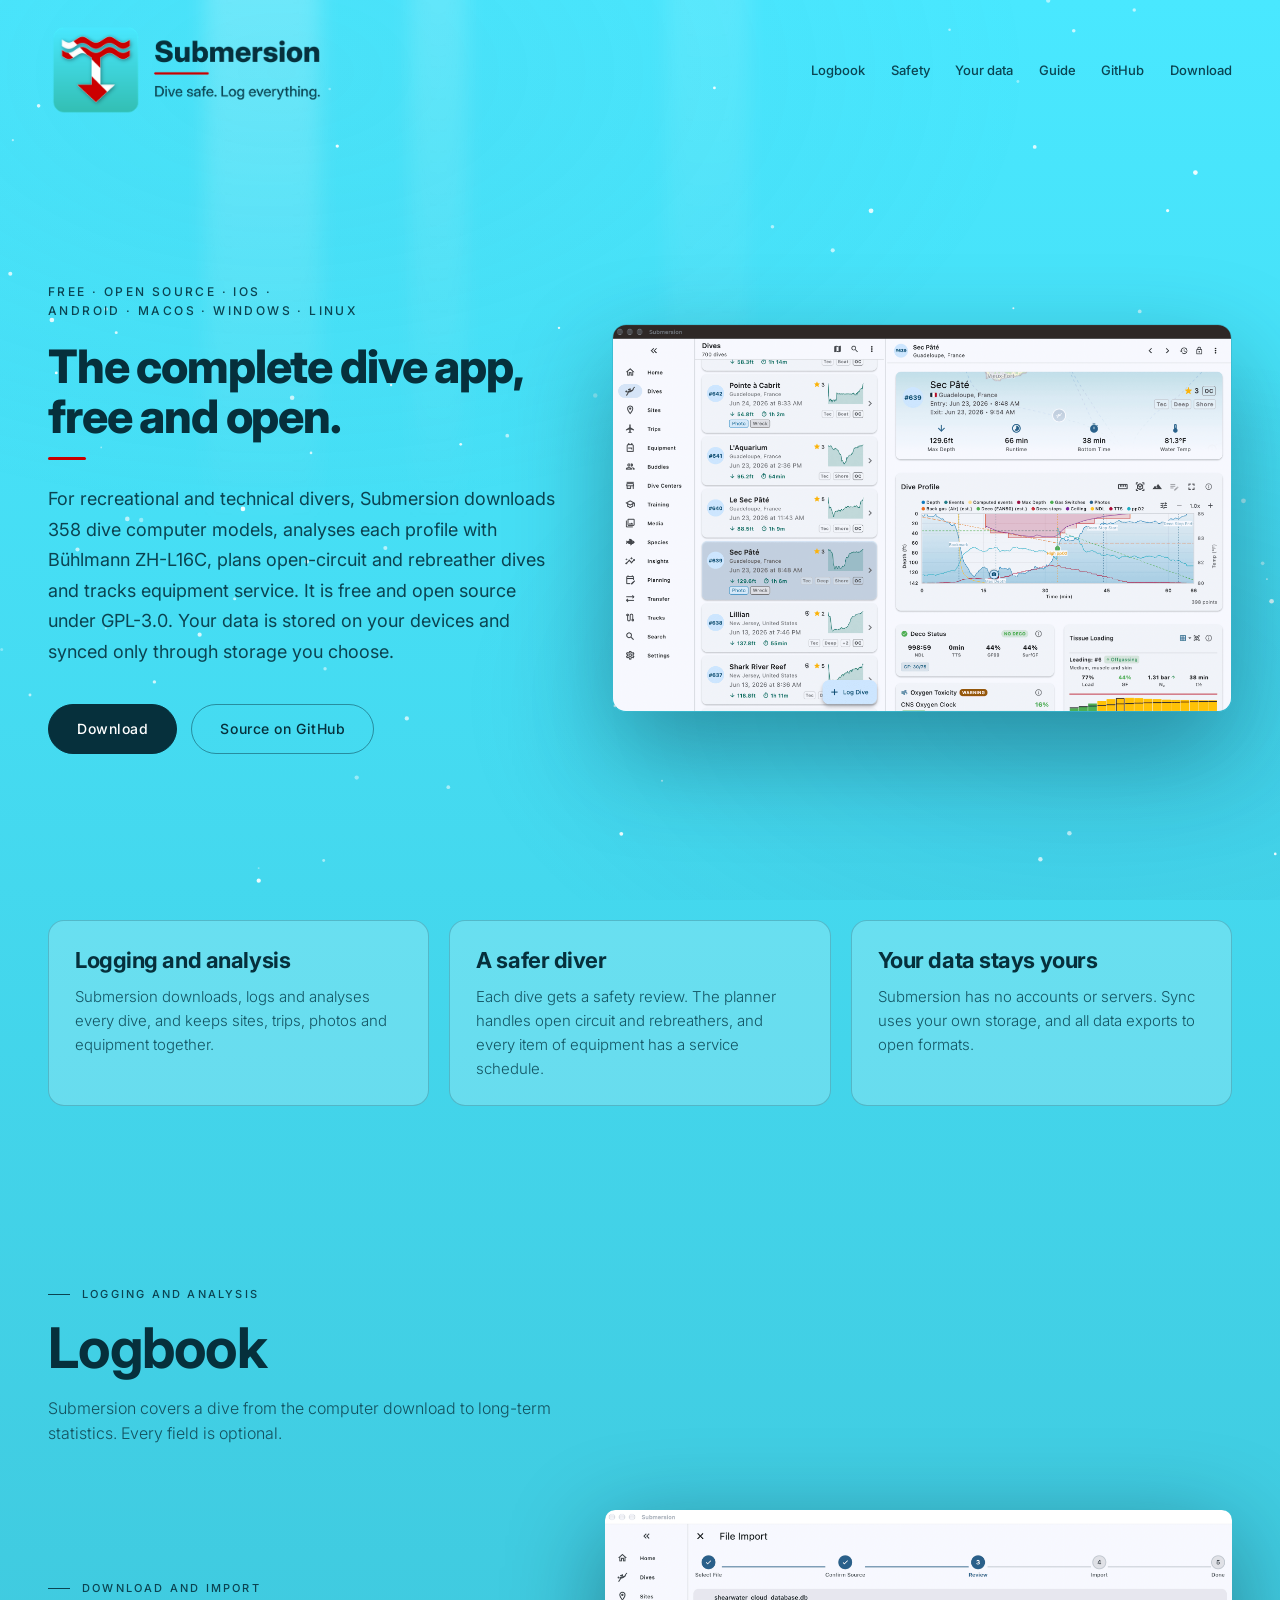
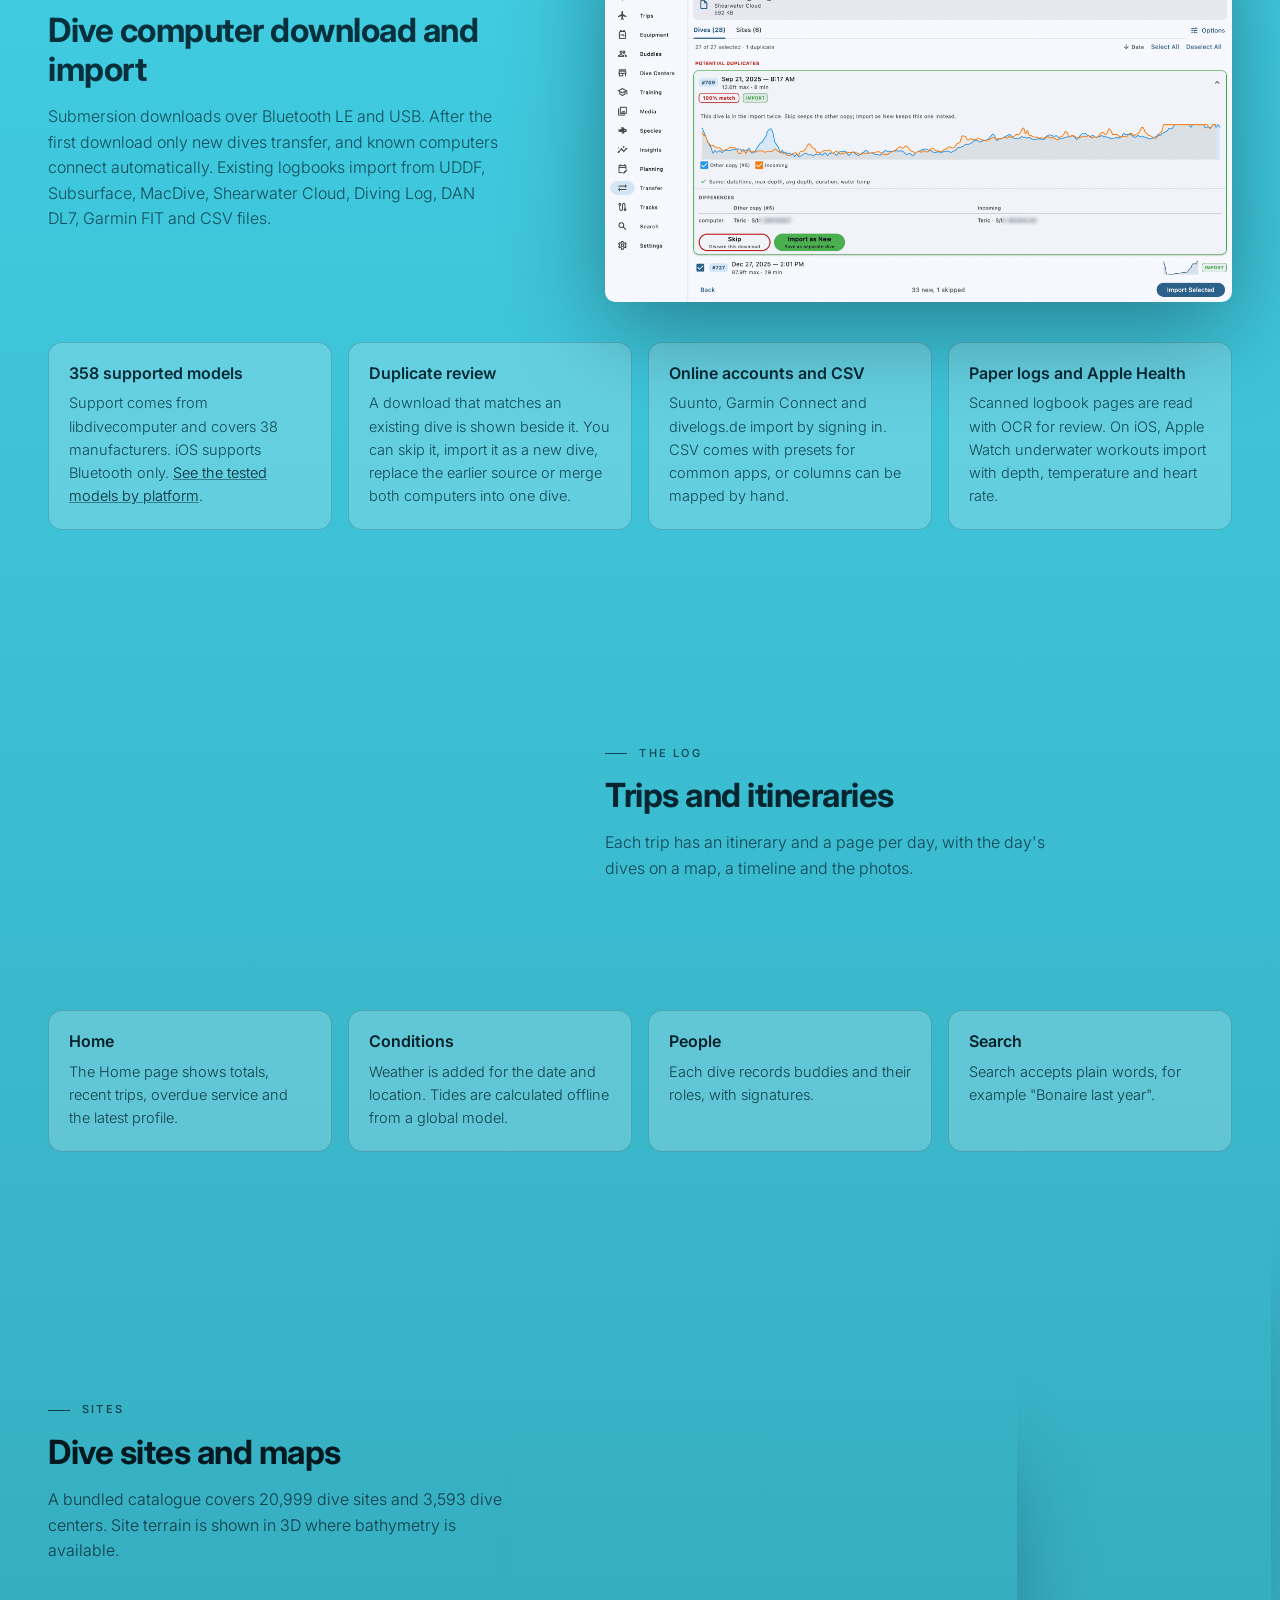
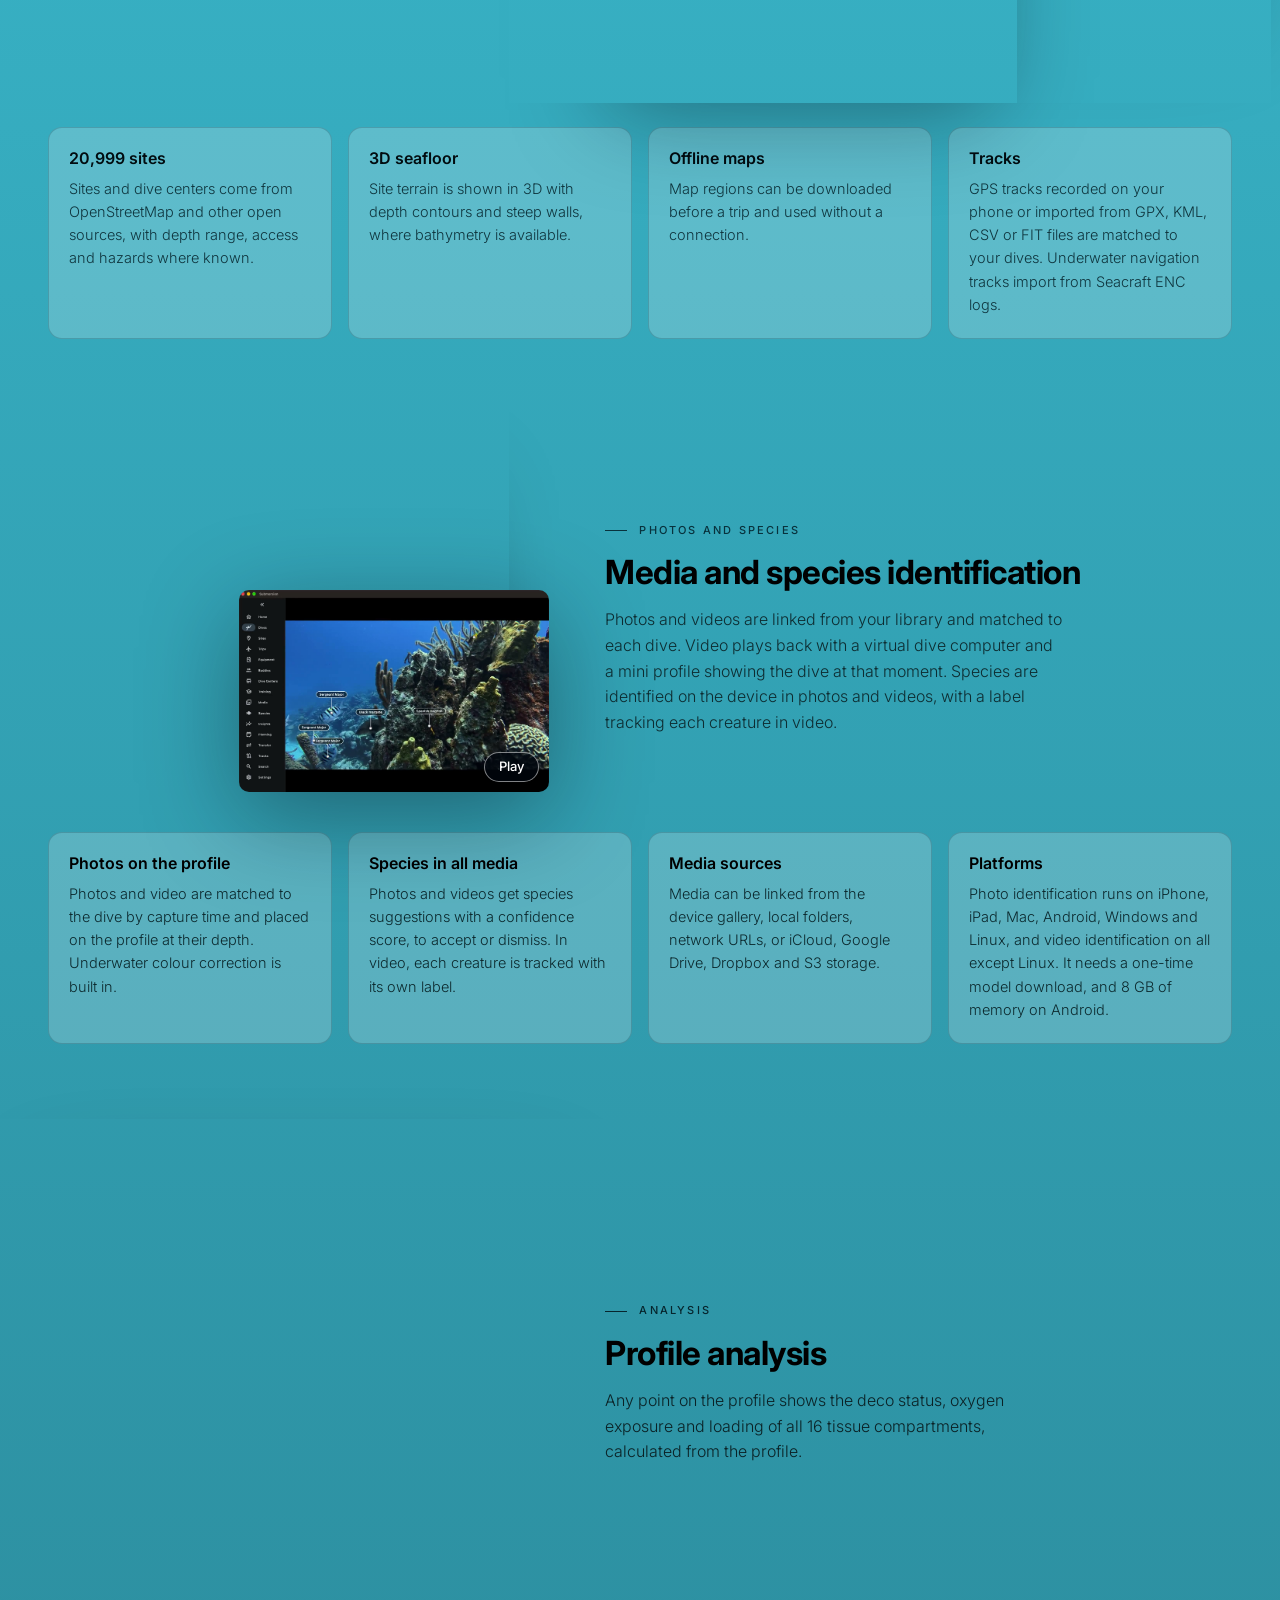
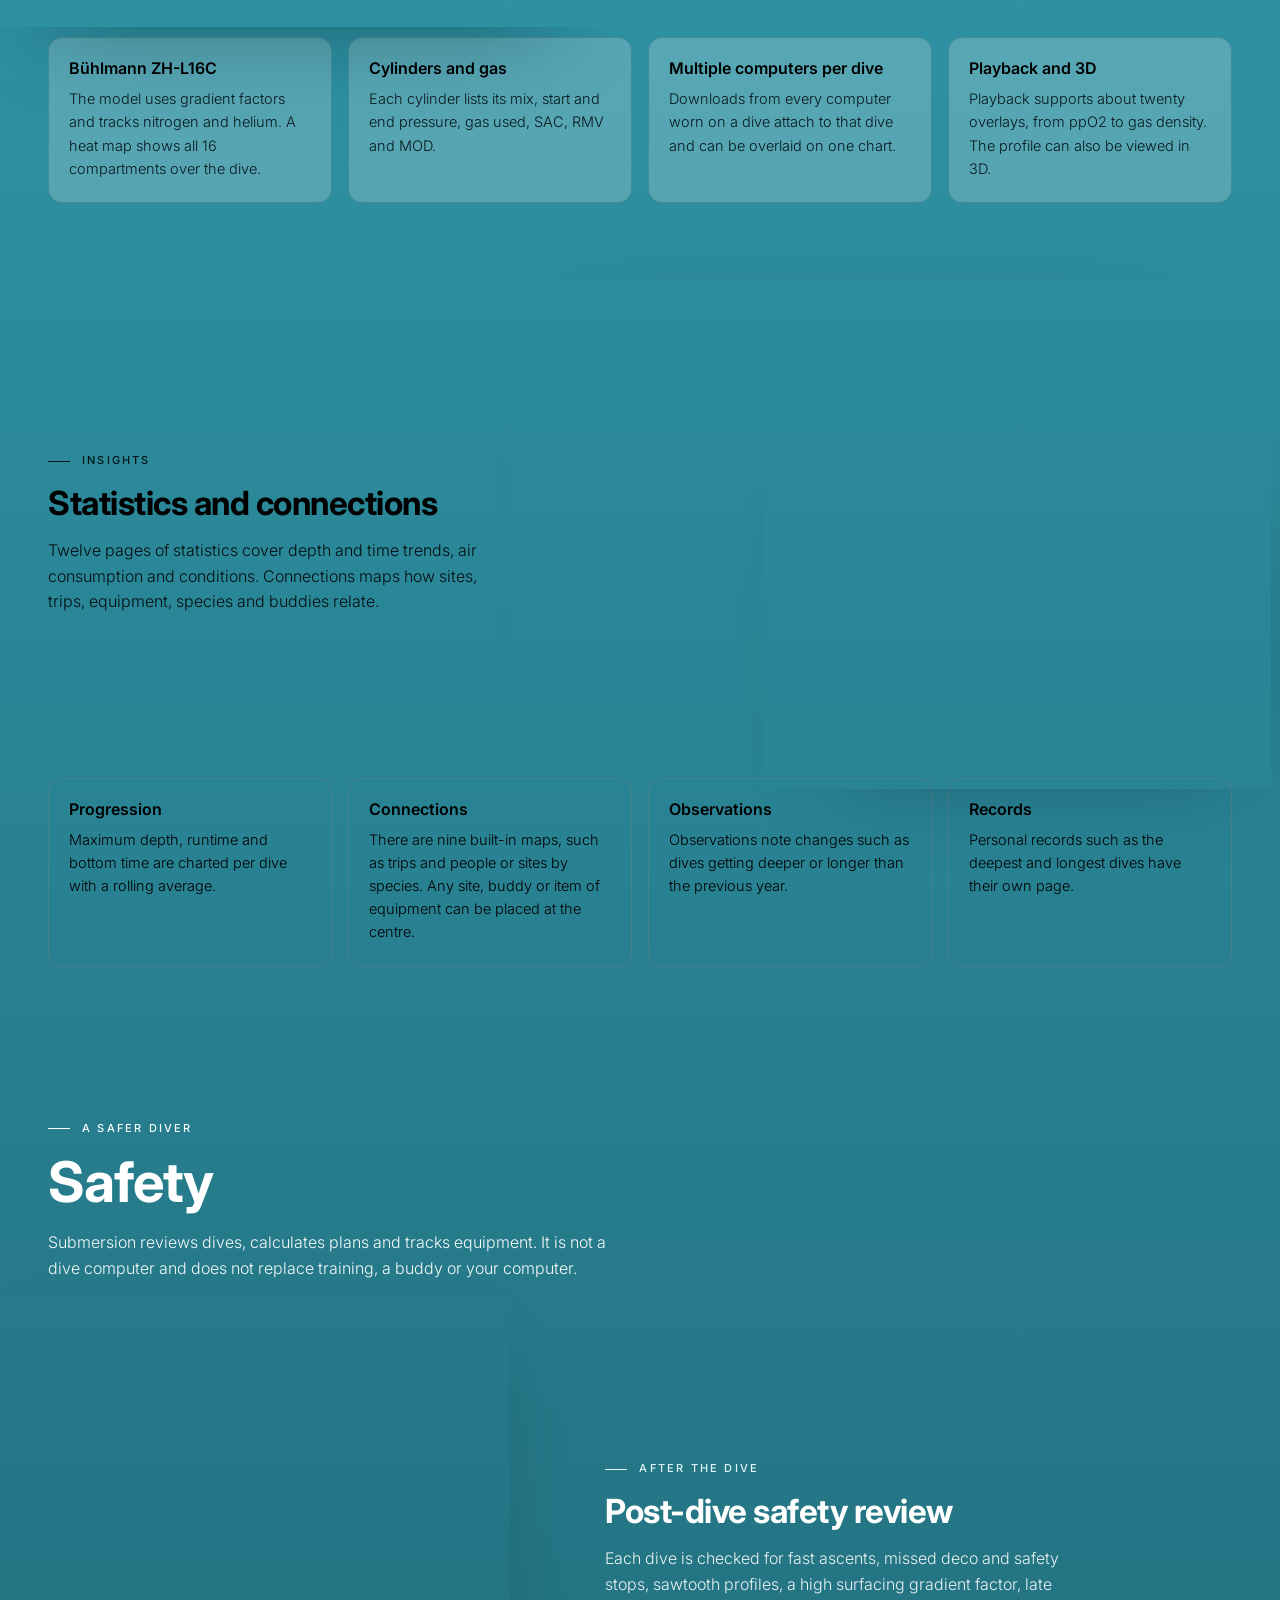
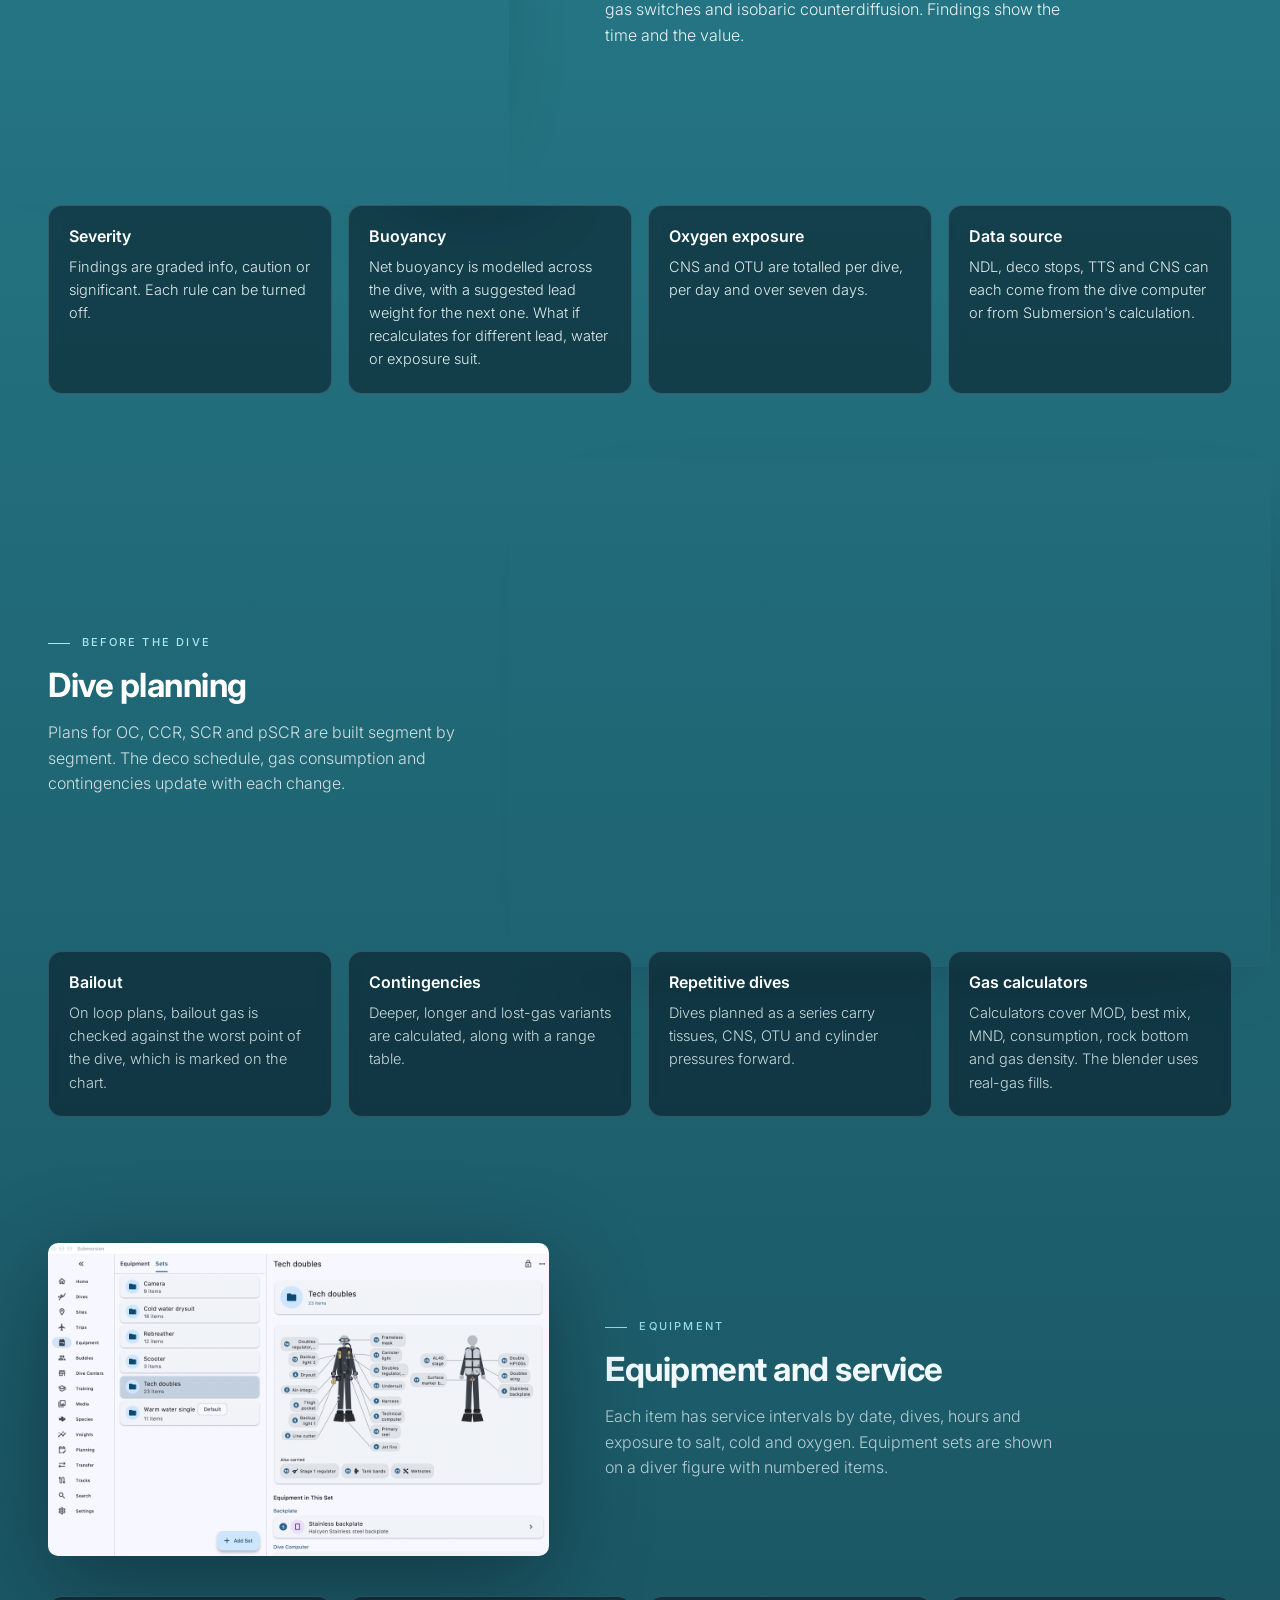
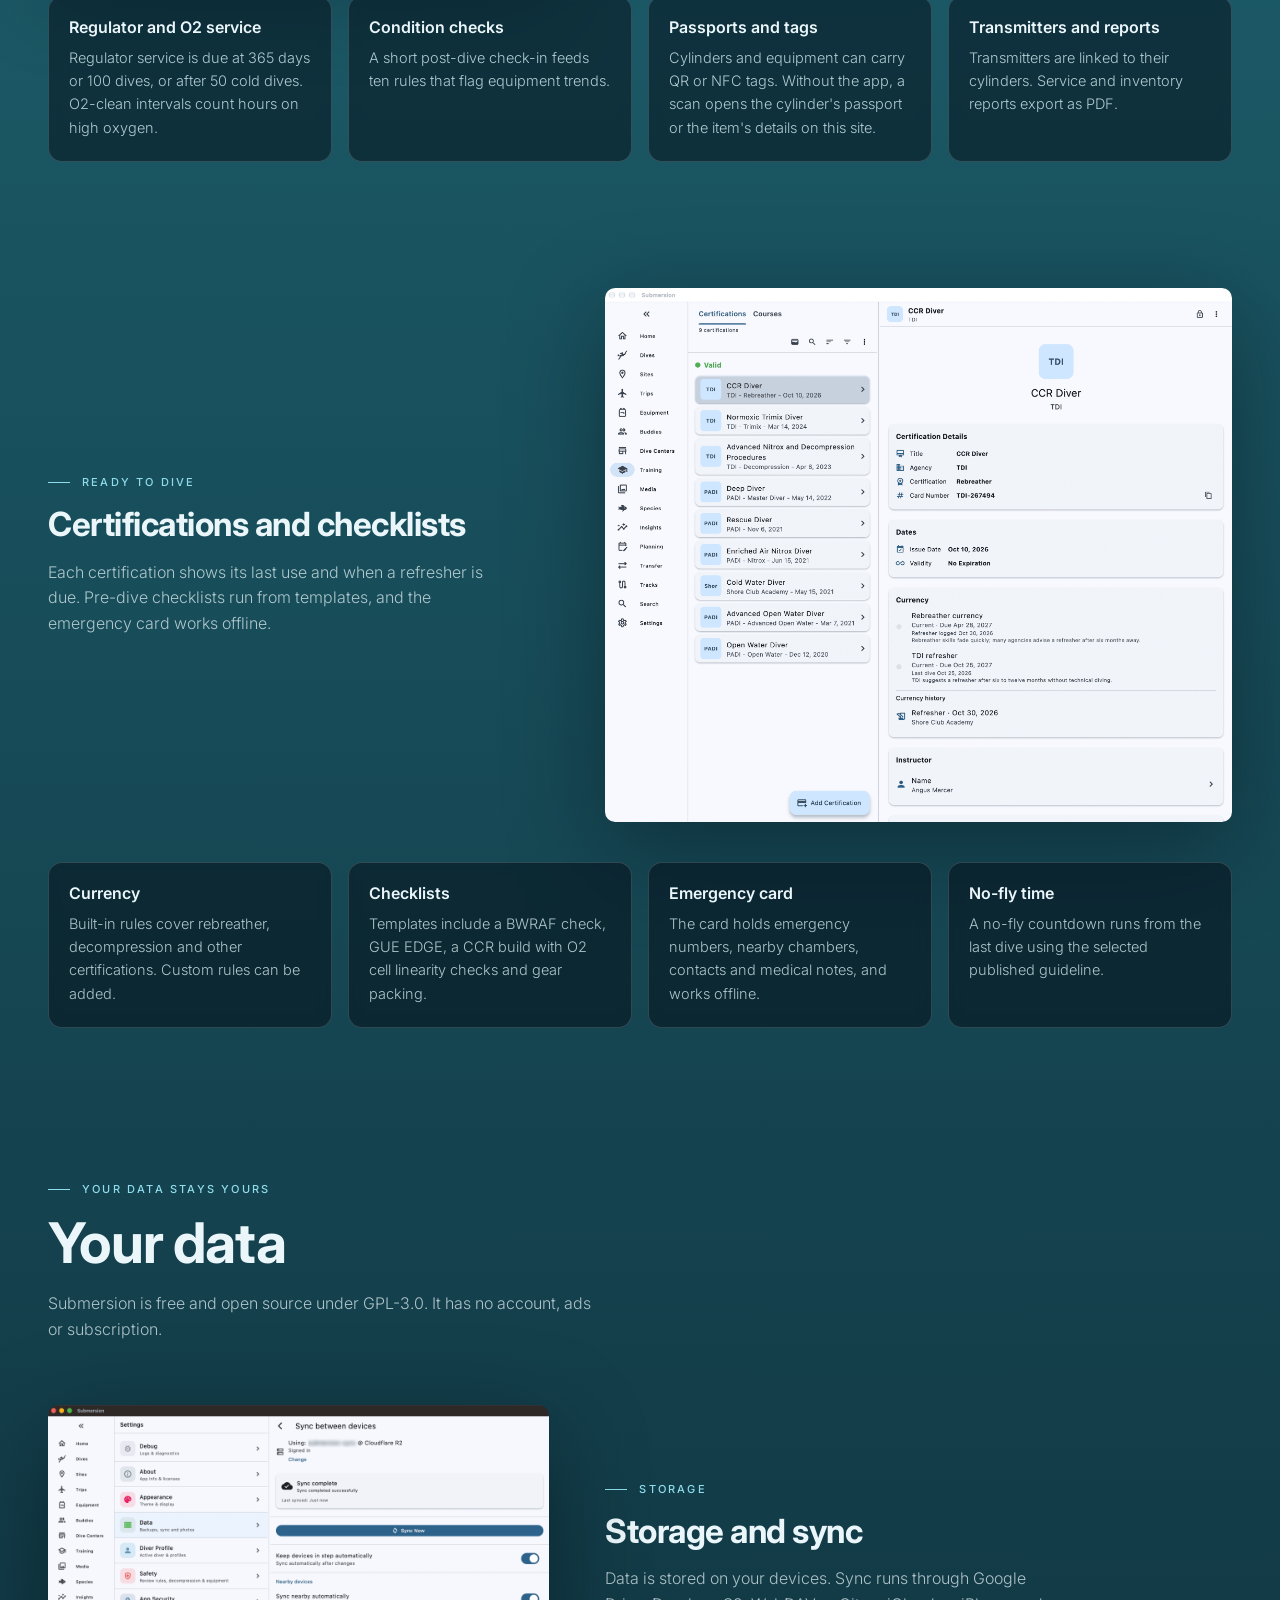
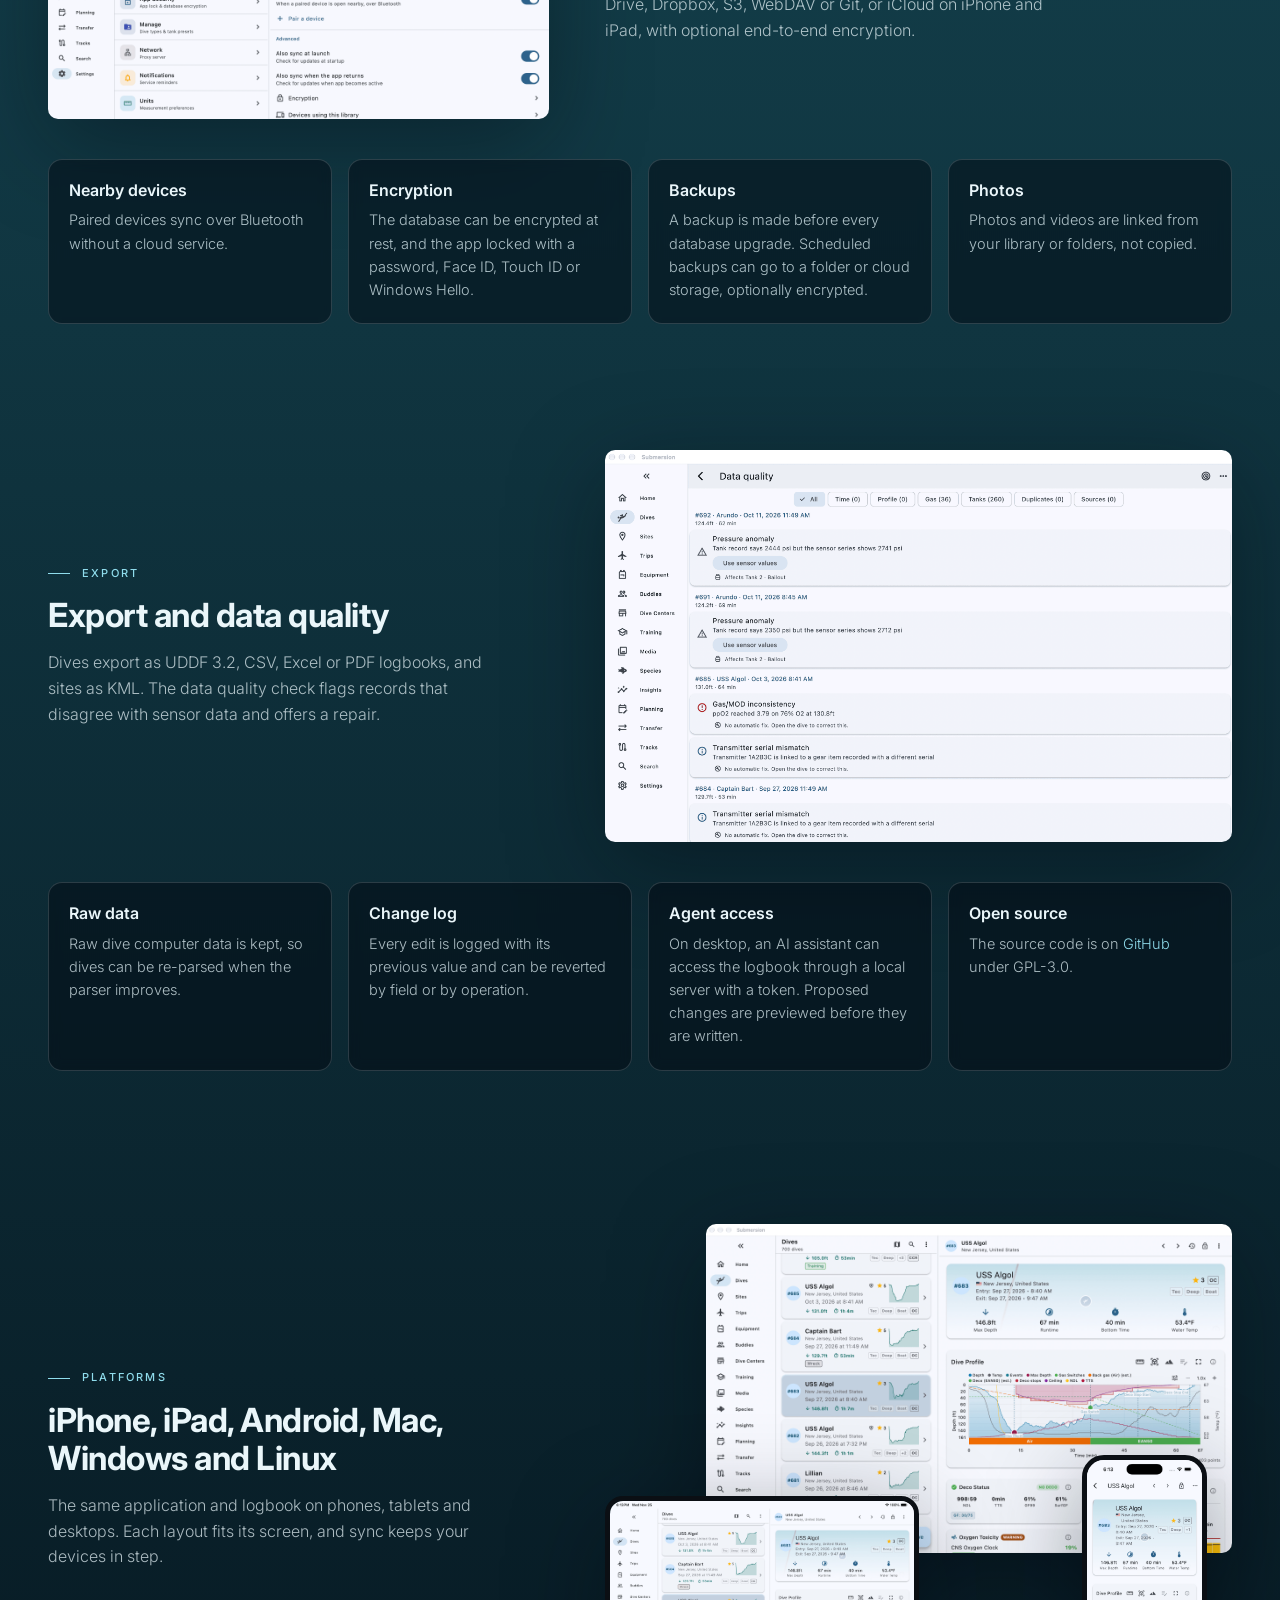
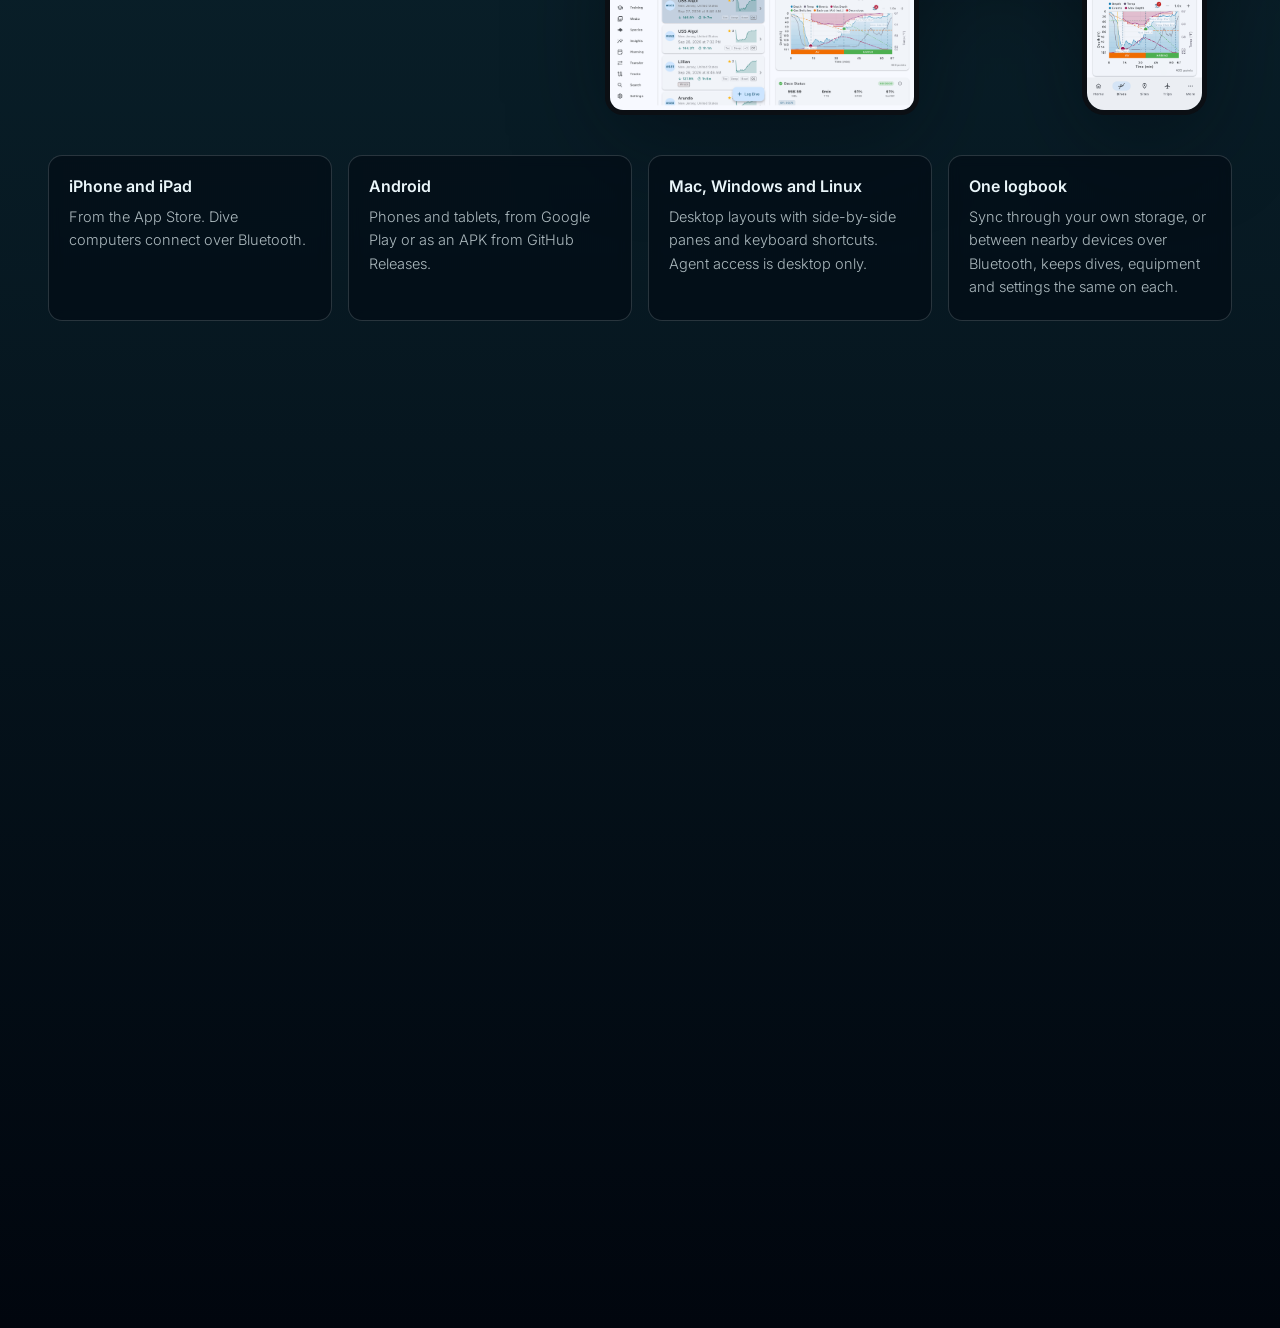
==== commit 7085c667: "fix(site): video tracking follows each creature, not only fish" ====
--- a/index.html
+++ b/index.html
@@ -229,7 +229,7 @@
               <div class="feature-text">
                 <p class="zone__tag">Photos and species</p>
                 <h3>Media and species identification</h3>
-                <p>Photos and videos are linked from your library and matched to each dive. Video plays back with a virtual dive computer and a mini profile showing the dive at that moment. Species are identified on the device in photos and videos, with a label tracking each fish in video.</p>
+                <p>Photos and videos are linked from your library and matched to each dive. Video plays back with a virtual dive computer and a mini profile showing the dive at that moment. Species are identified on the device in photos and videos, with a label tracking each creature in video.</p>
               </div>
               <figure class="feature-visual feature-visual--pair">
                 <img class="showcase-img" src="screenshots/media-browser.jpg" alt="The media library: a grid of reef photos and video clips from a dive trip, with durations on the videos" width="2400" height="1500" loading="lazy" decoding="async" />
@@ -244,7 +244,7 @@
               </article>
               <article class="feature-card">
                 <h4>Species in all media</h4>
-                <p>Photos and videos get species suggestions with a confidence score, to accept or dismiss. In video, each fish is tracked with its own label.</p>
+                <p>Photos and videos get species suggestions with a confidence score, to accept or dismiss. In video, each creature is tracked with its own label.</p>
               </article>
               <article class="feature-card">
                 <h4>Media sources</h4>
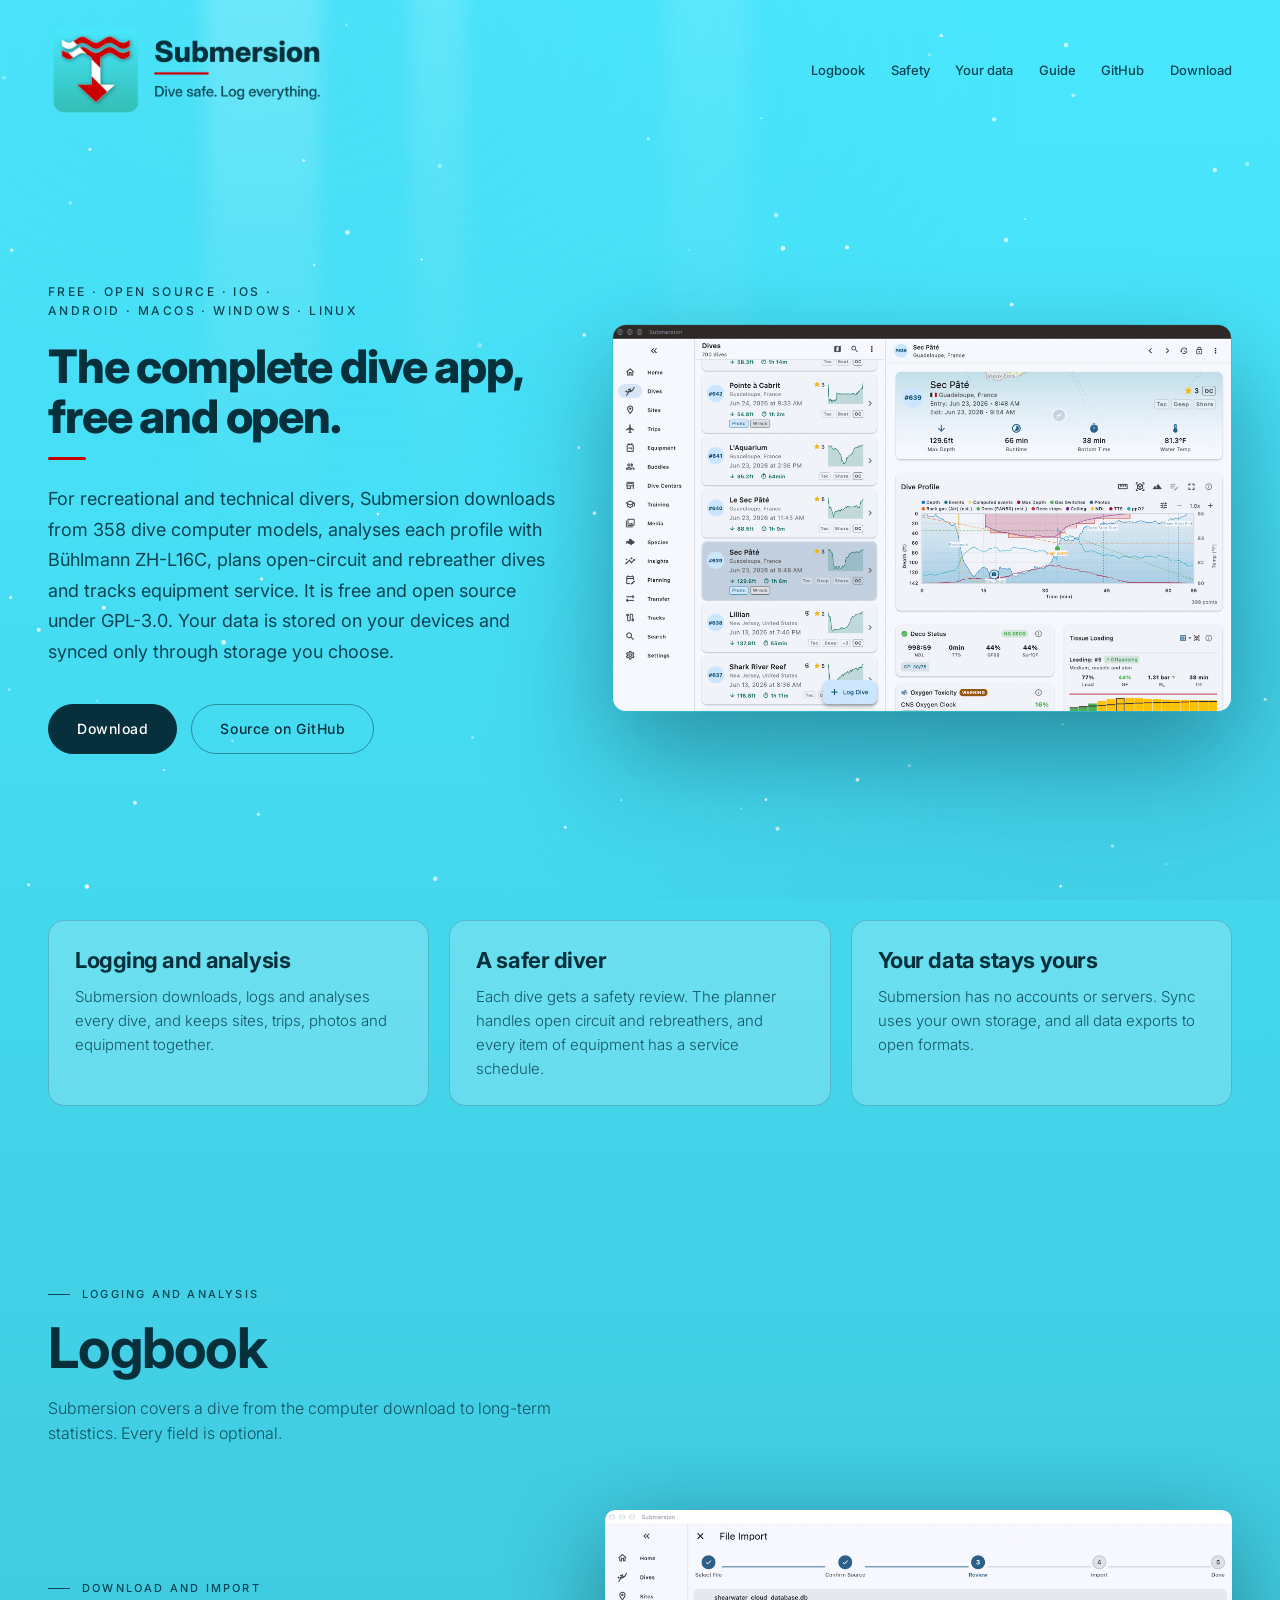
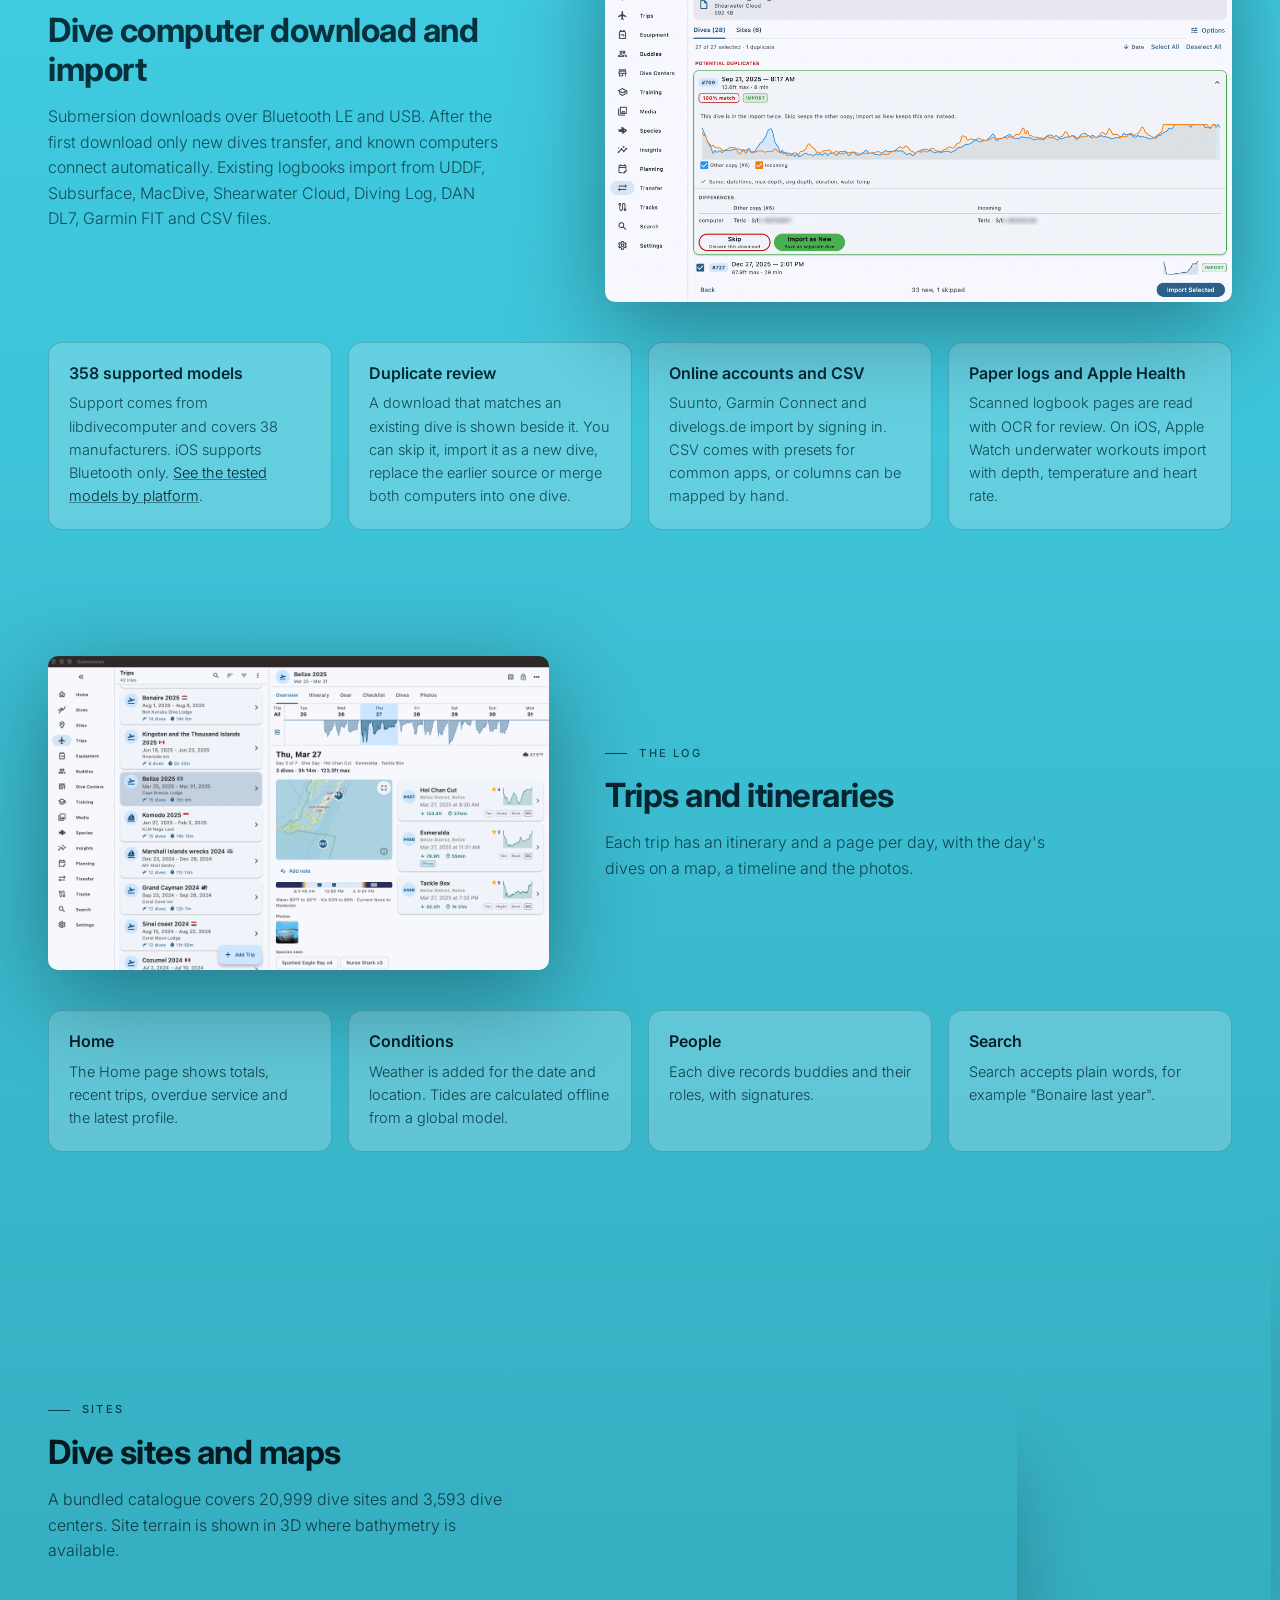
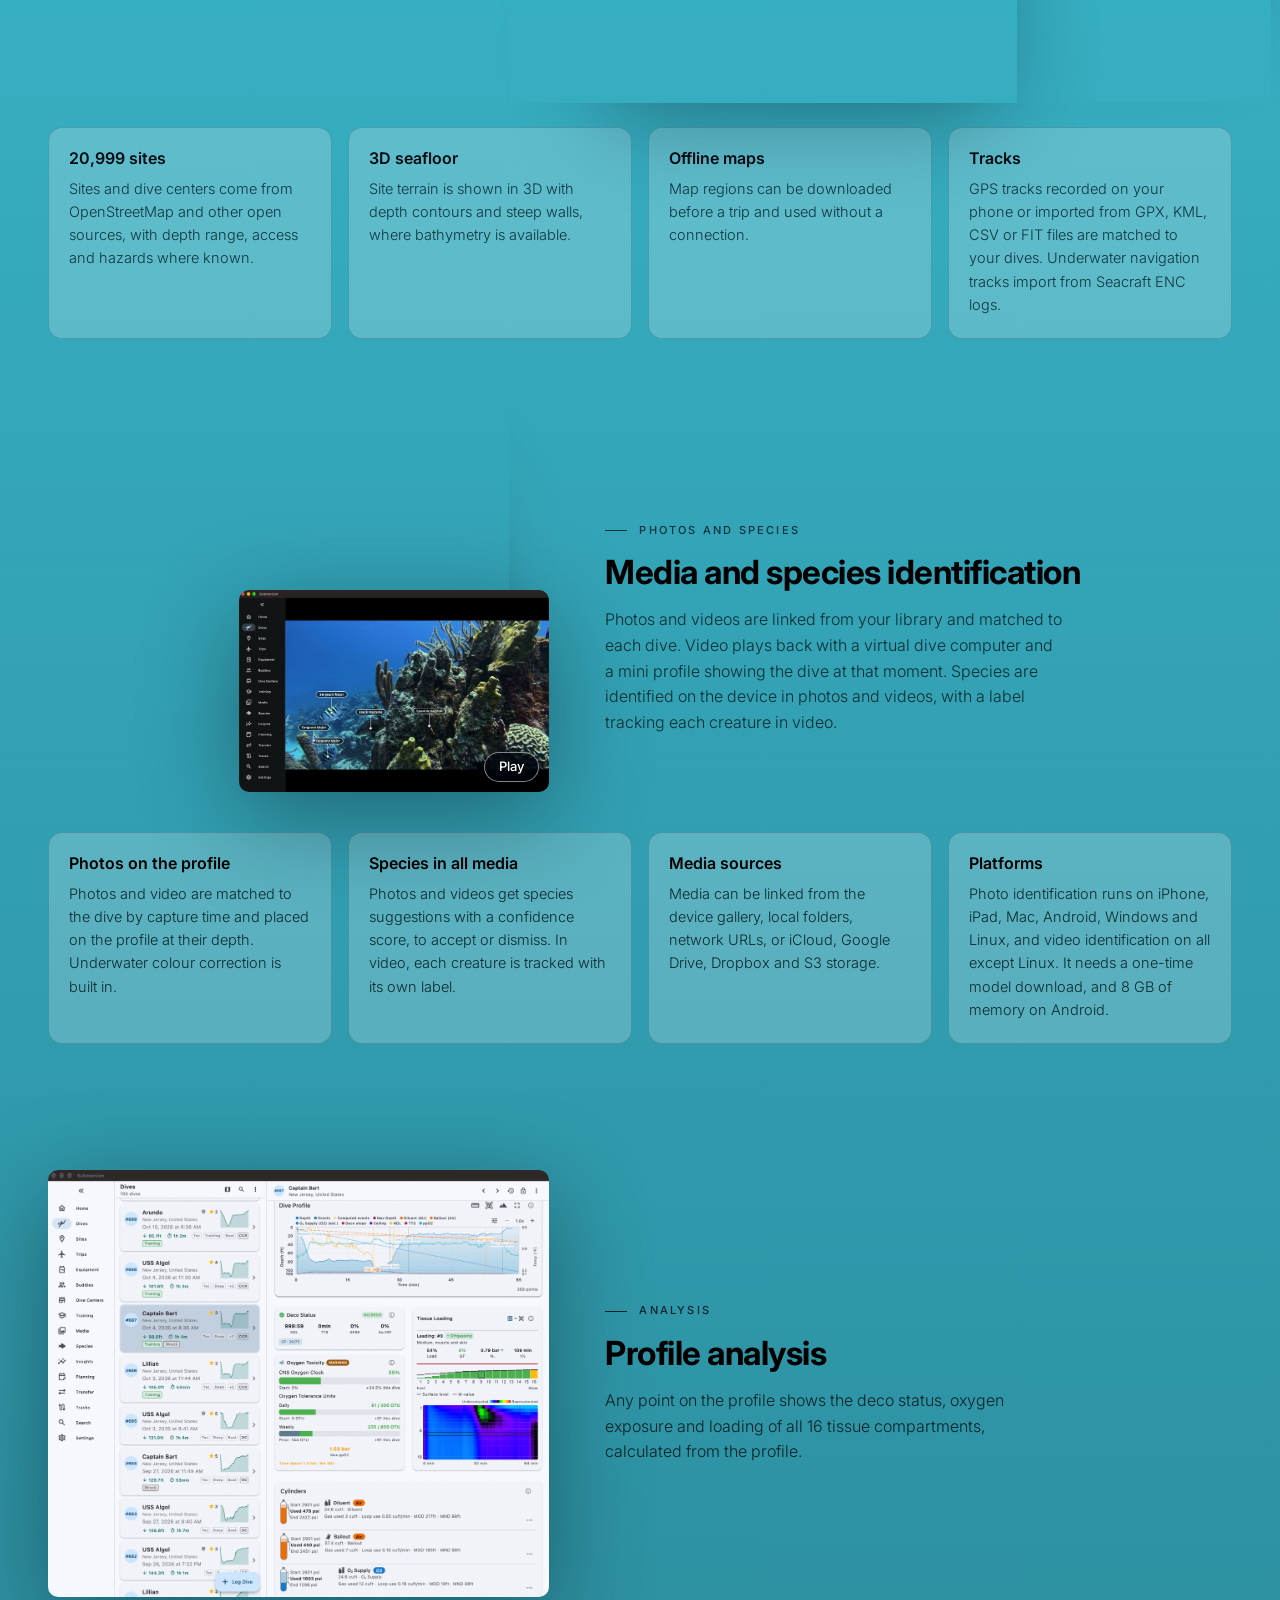
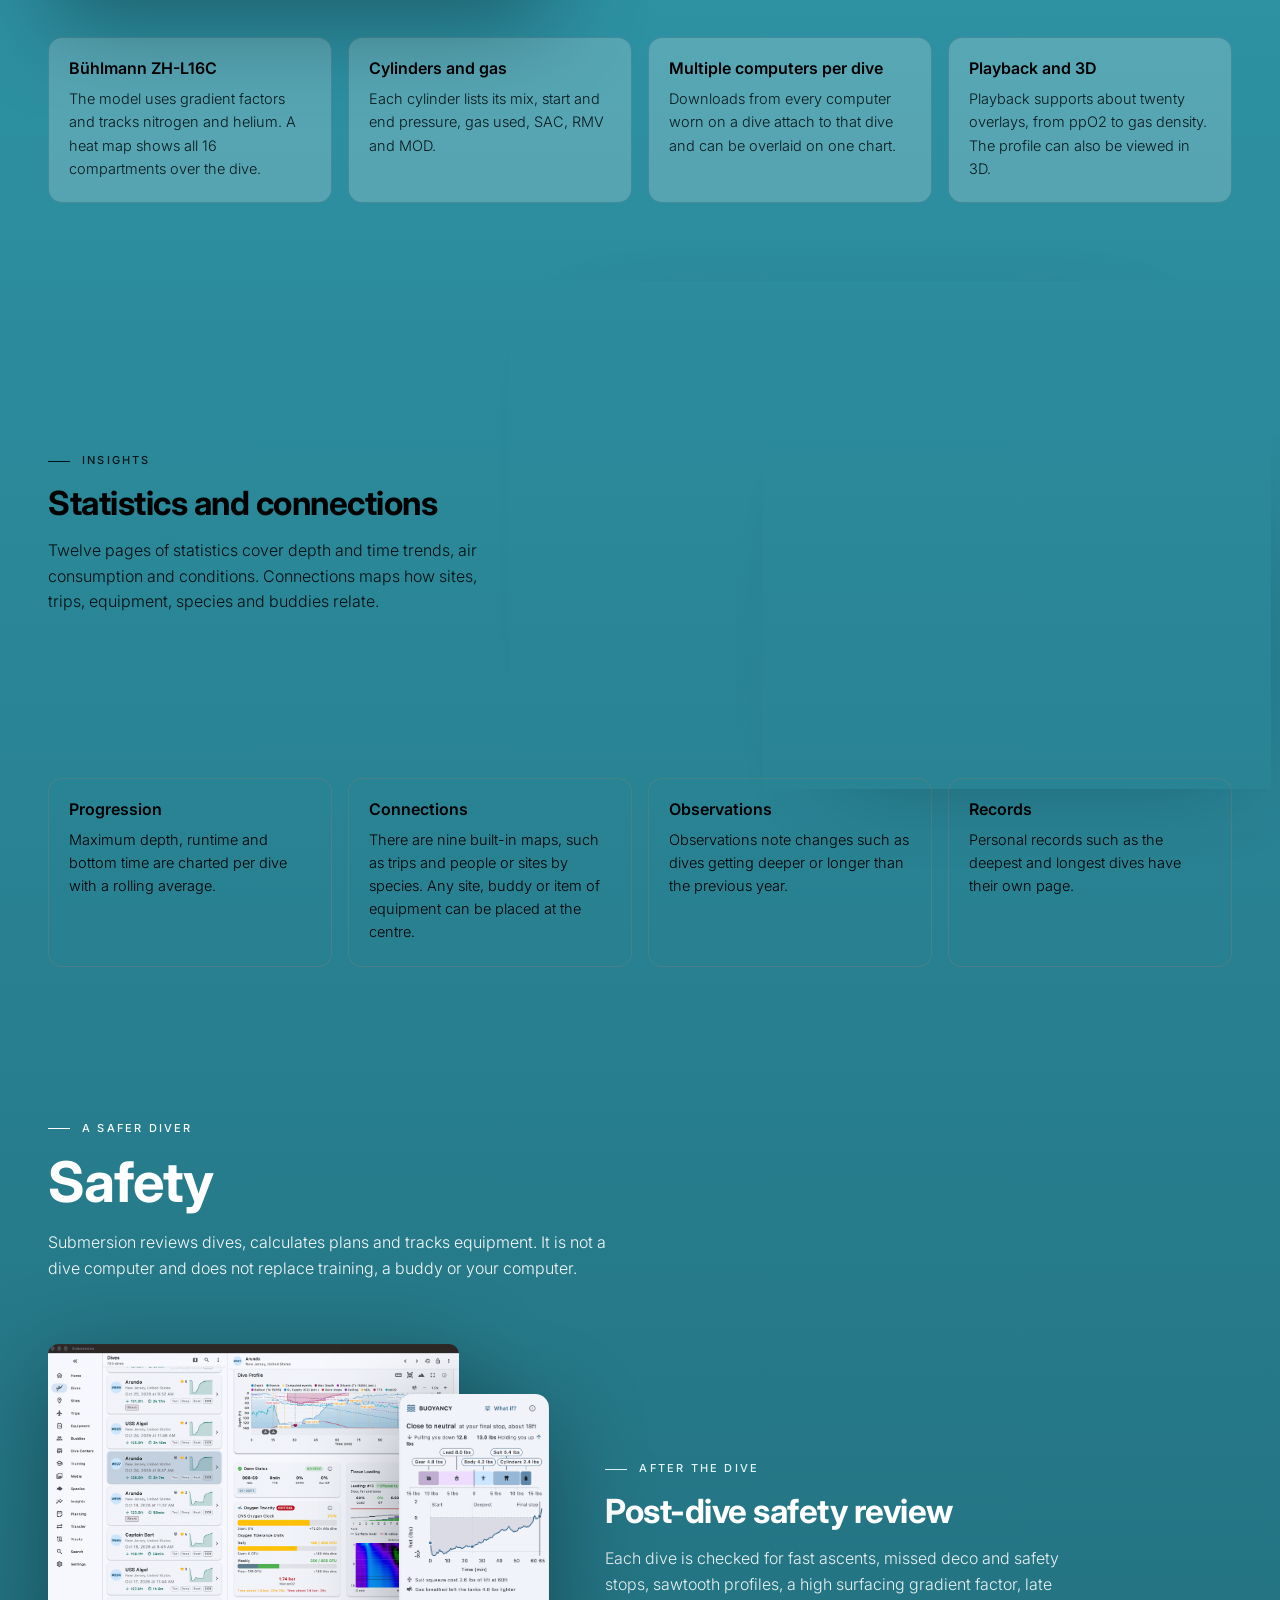
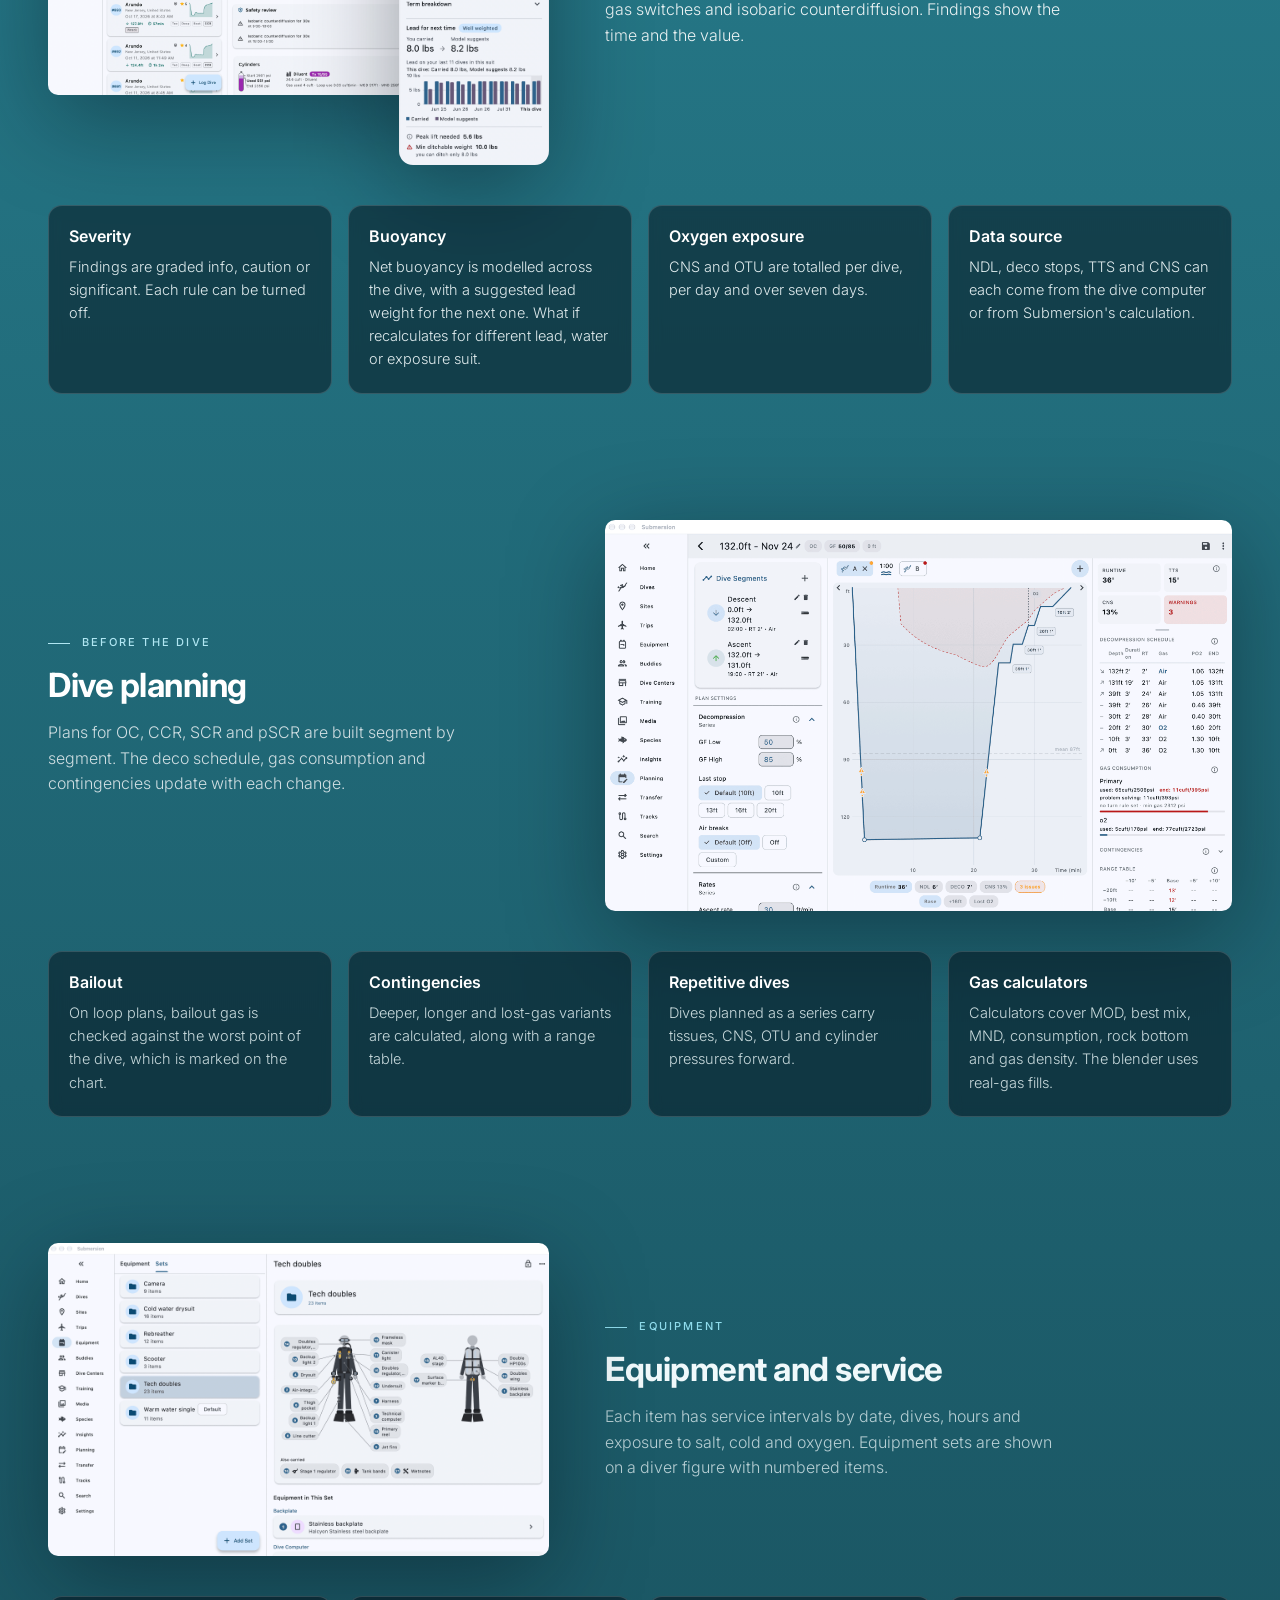
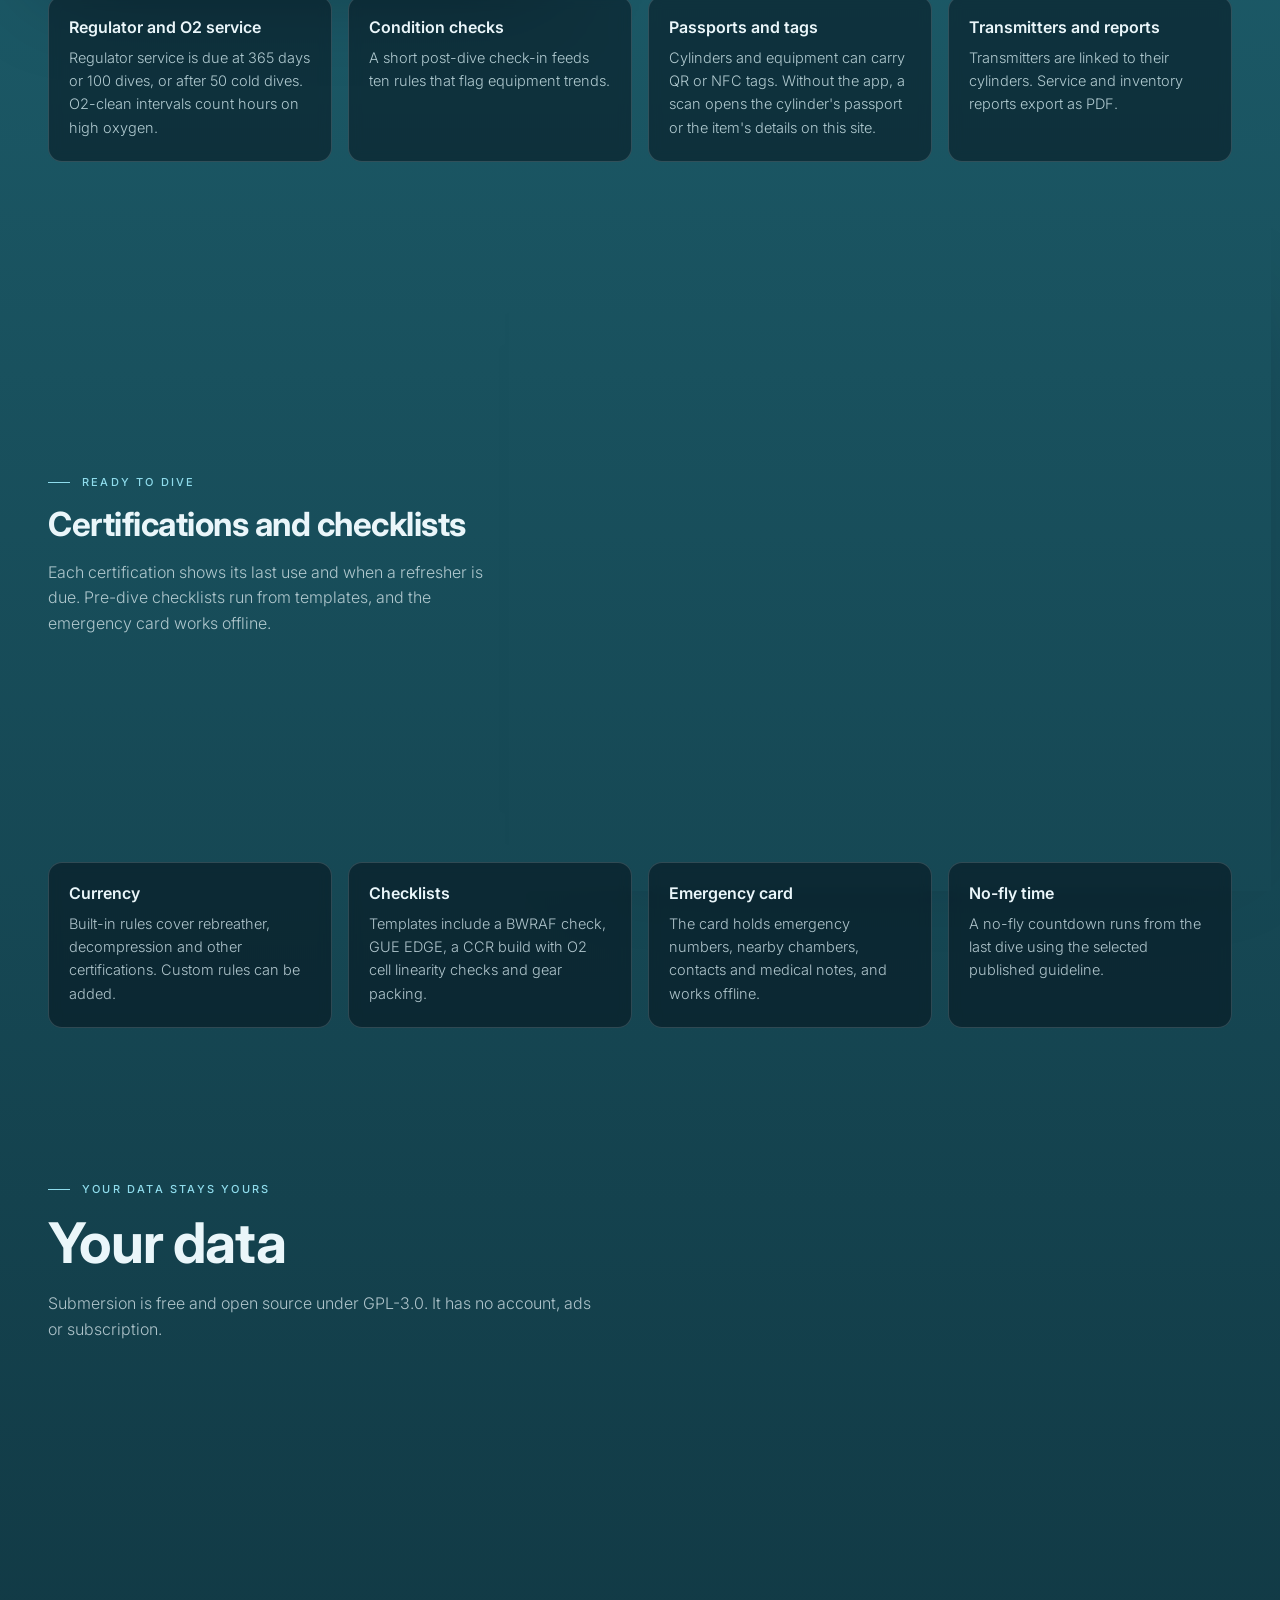
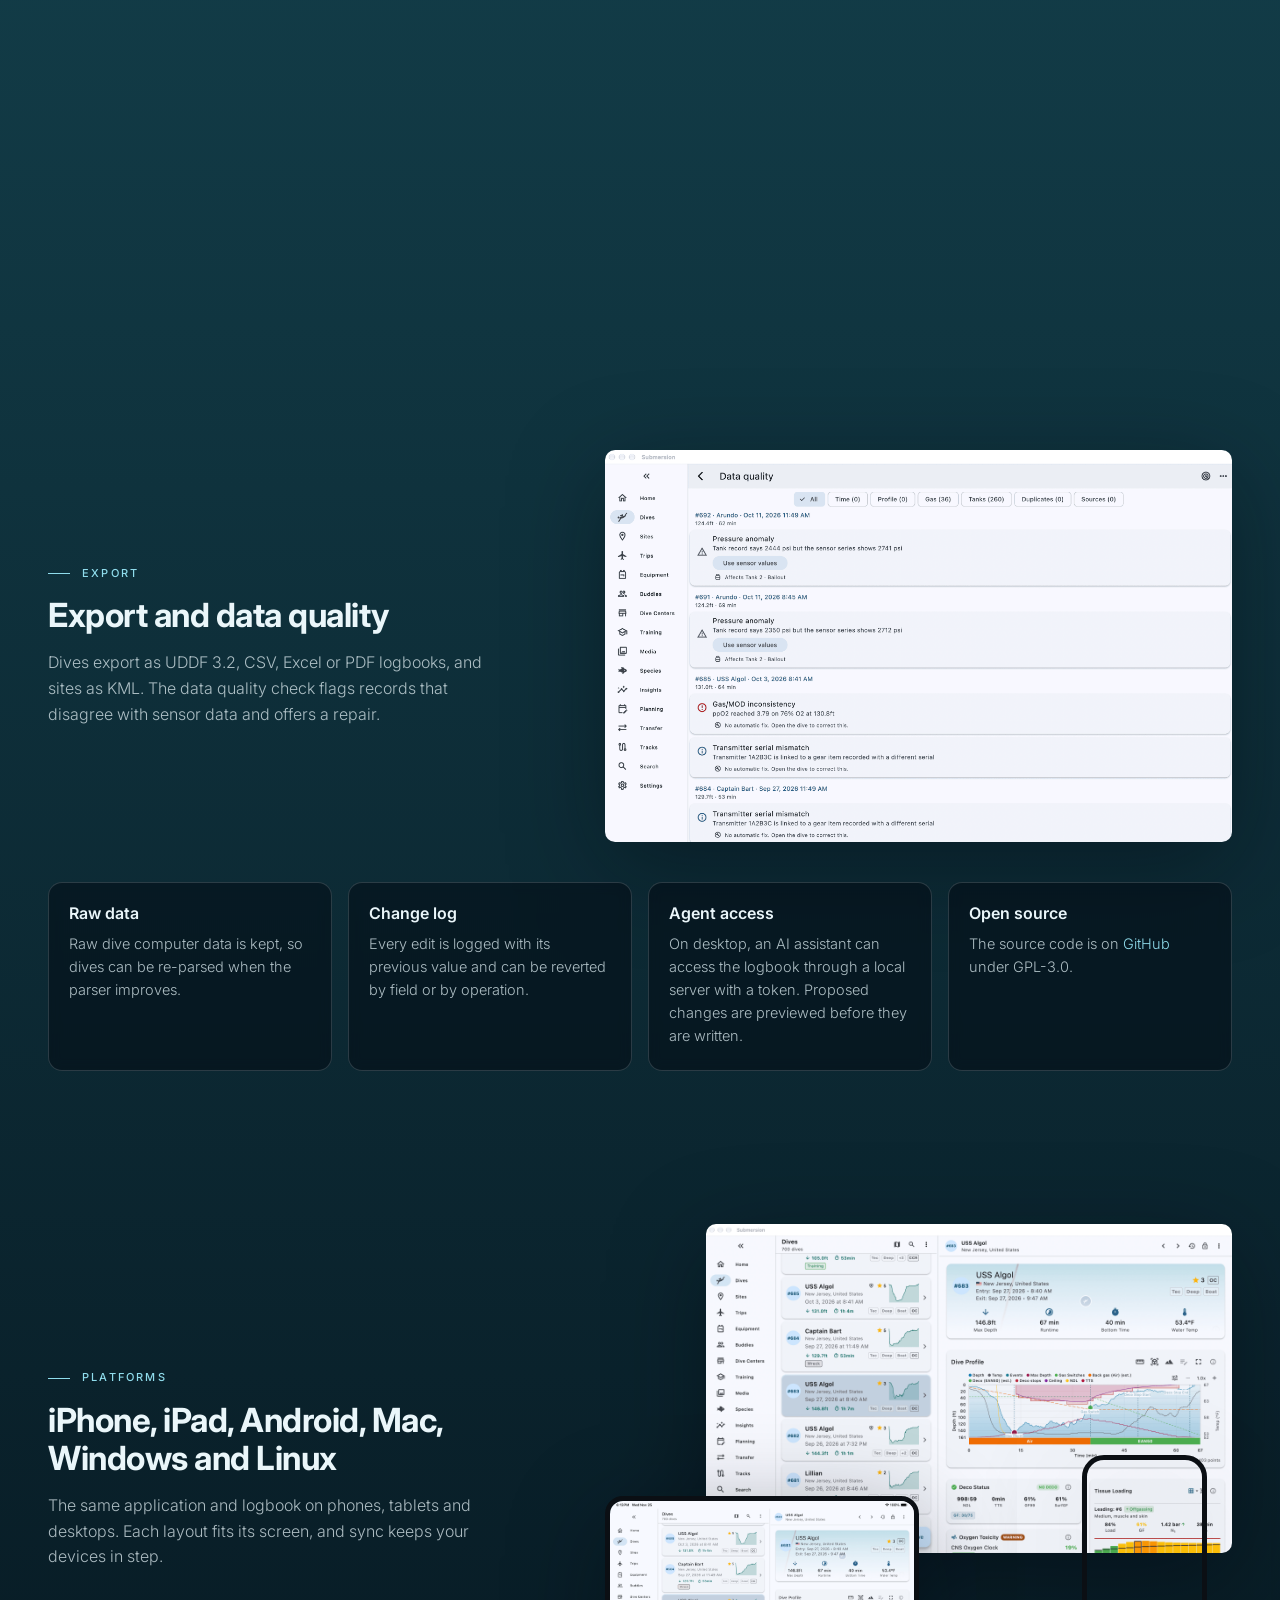
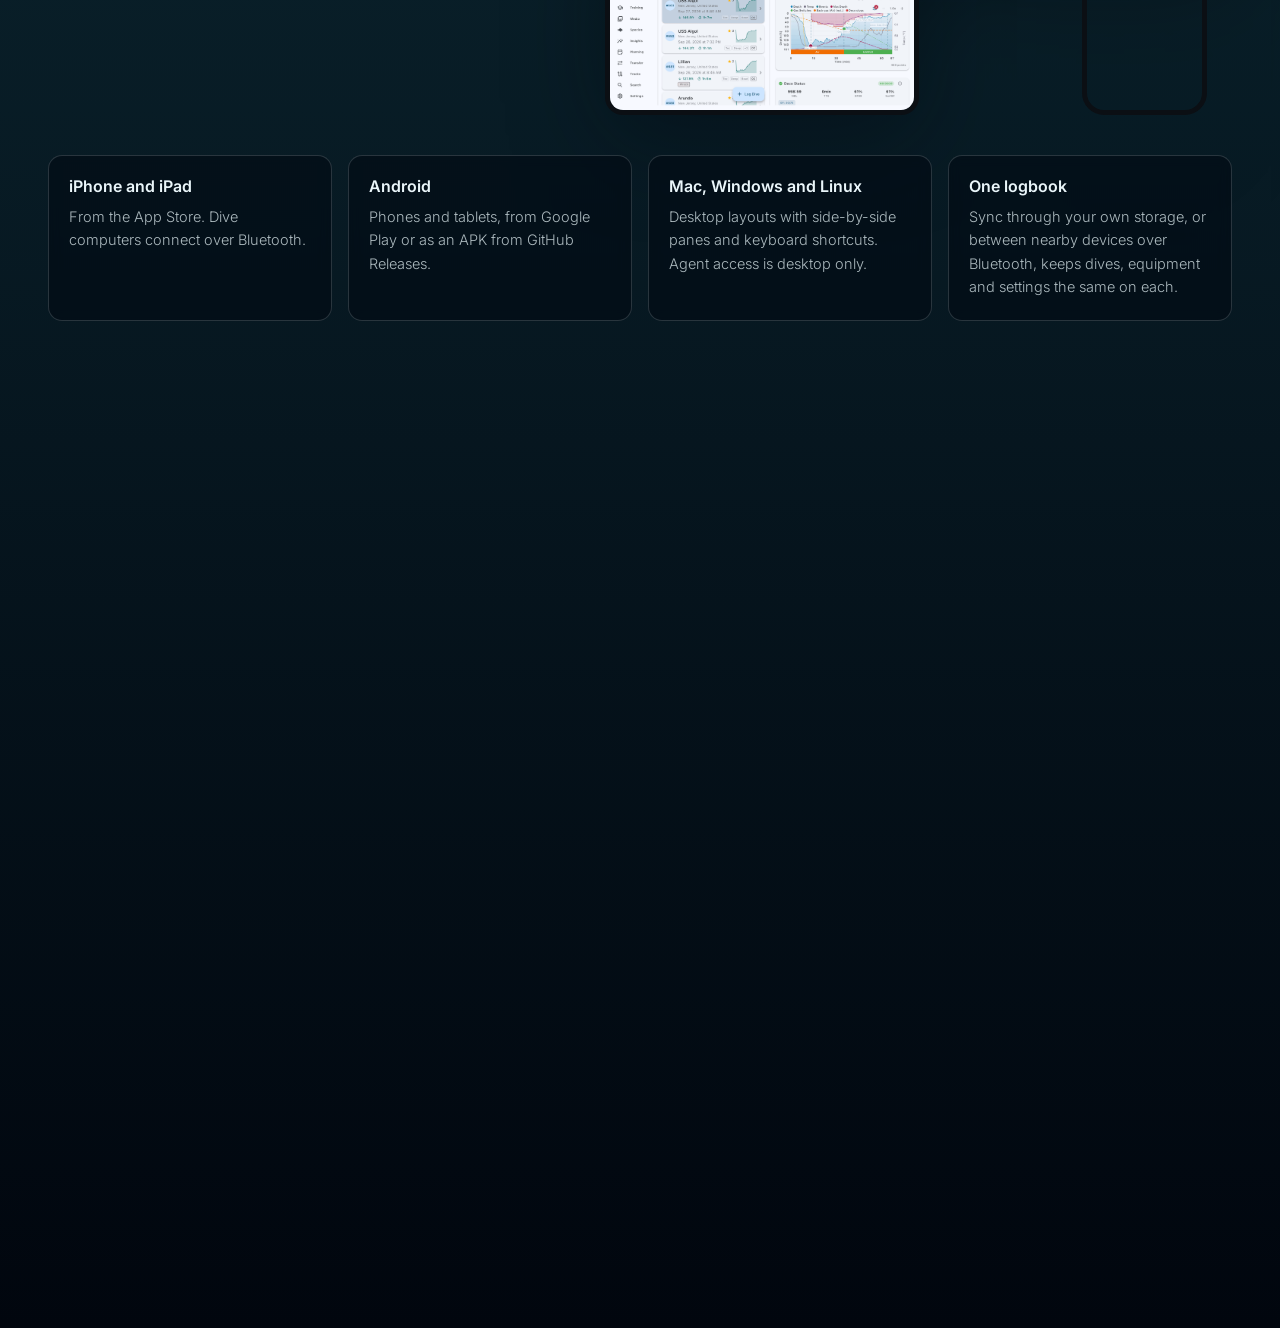
==== commit 8d4db752: "fix(site): downloads from 358 dive computer models" ====
--- a/index.html
+++ b/index.html
@@ -15,7 +15,7 @@
     <meta property="og:title" content="Submersion: the complete dive app, free and open" />
     <meta
       property="og:description"
-      content="Free and open-source dive application. It downloads 358 dive computer models, reviews each dive for safety, plans open-circuit and rebreather dives and syncs through your own storage."
+      content="Free and open-source dive application. It downloads from 358 dive computer models, reviews each dive for safety, plans open-circuit and rebreather dives and syncs through your own storage."
     />
     <meta property="og:type" content="website" />
     <meta property="og:url" content="https://submersion.app/" />
@@ -80,7 +80,7 @@
             <p class="eyebrow">Free&nbsp;· Open source&nbsp;· iOS&nbsp;· Android&nbsp;· macOS&nbsp;· Windows&nbsp;· Linux</p>
             <h1>The complete dive app, free and open.</h1>
             <p class="lead">
-              For recreational and technical divers, Submersion downloads 358 dive computer models, analyses each profile with Bühlmann ZH-L16C, plans open-circuit and rebreather dives and tracks equipment service. It is free and open source under GPL-3.0. Your data is stored on your devices and synced only through storage you choose.
+              For recreational and technical divers, Submersion downloads from 358 dive computer models, analyses each profile with Bühlmann ZH-L16C, plans open-circuit and rebreather dives and tracks equipment service. It is free and open source under GPL-3.0. Your data is stored on your devices and synced only through storage you choose.
             </p>
             <div class="cta-row">
               <a class="btn" href="#download">Download</a>
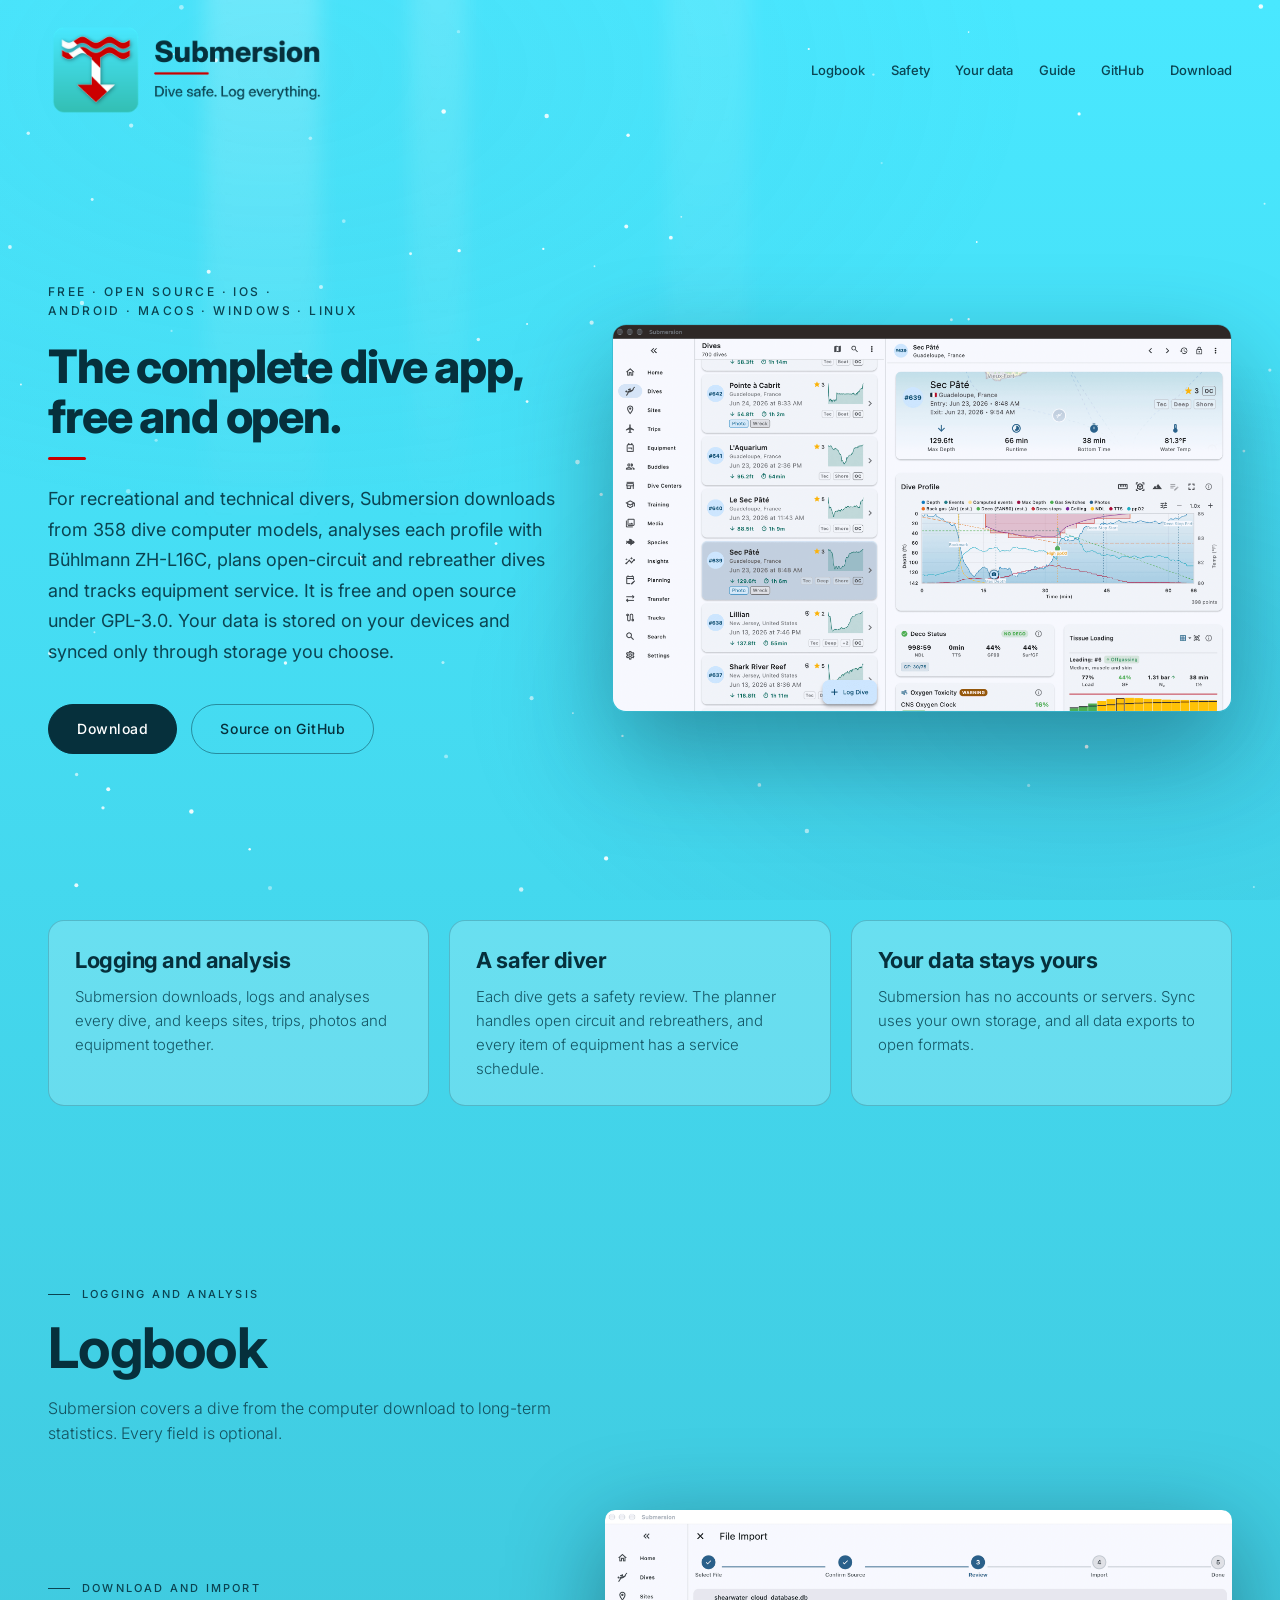
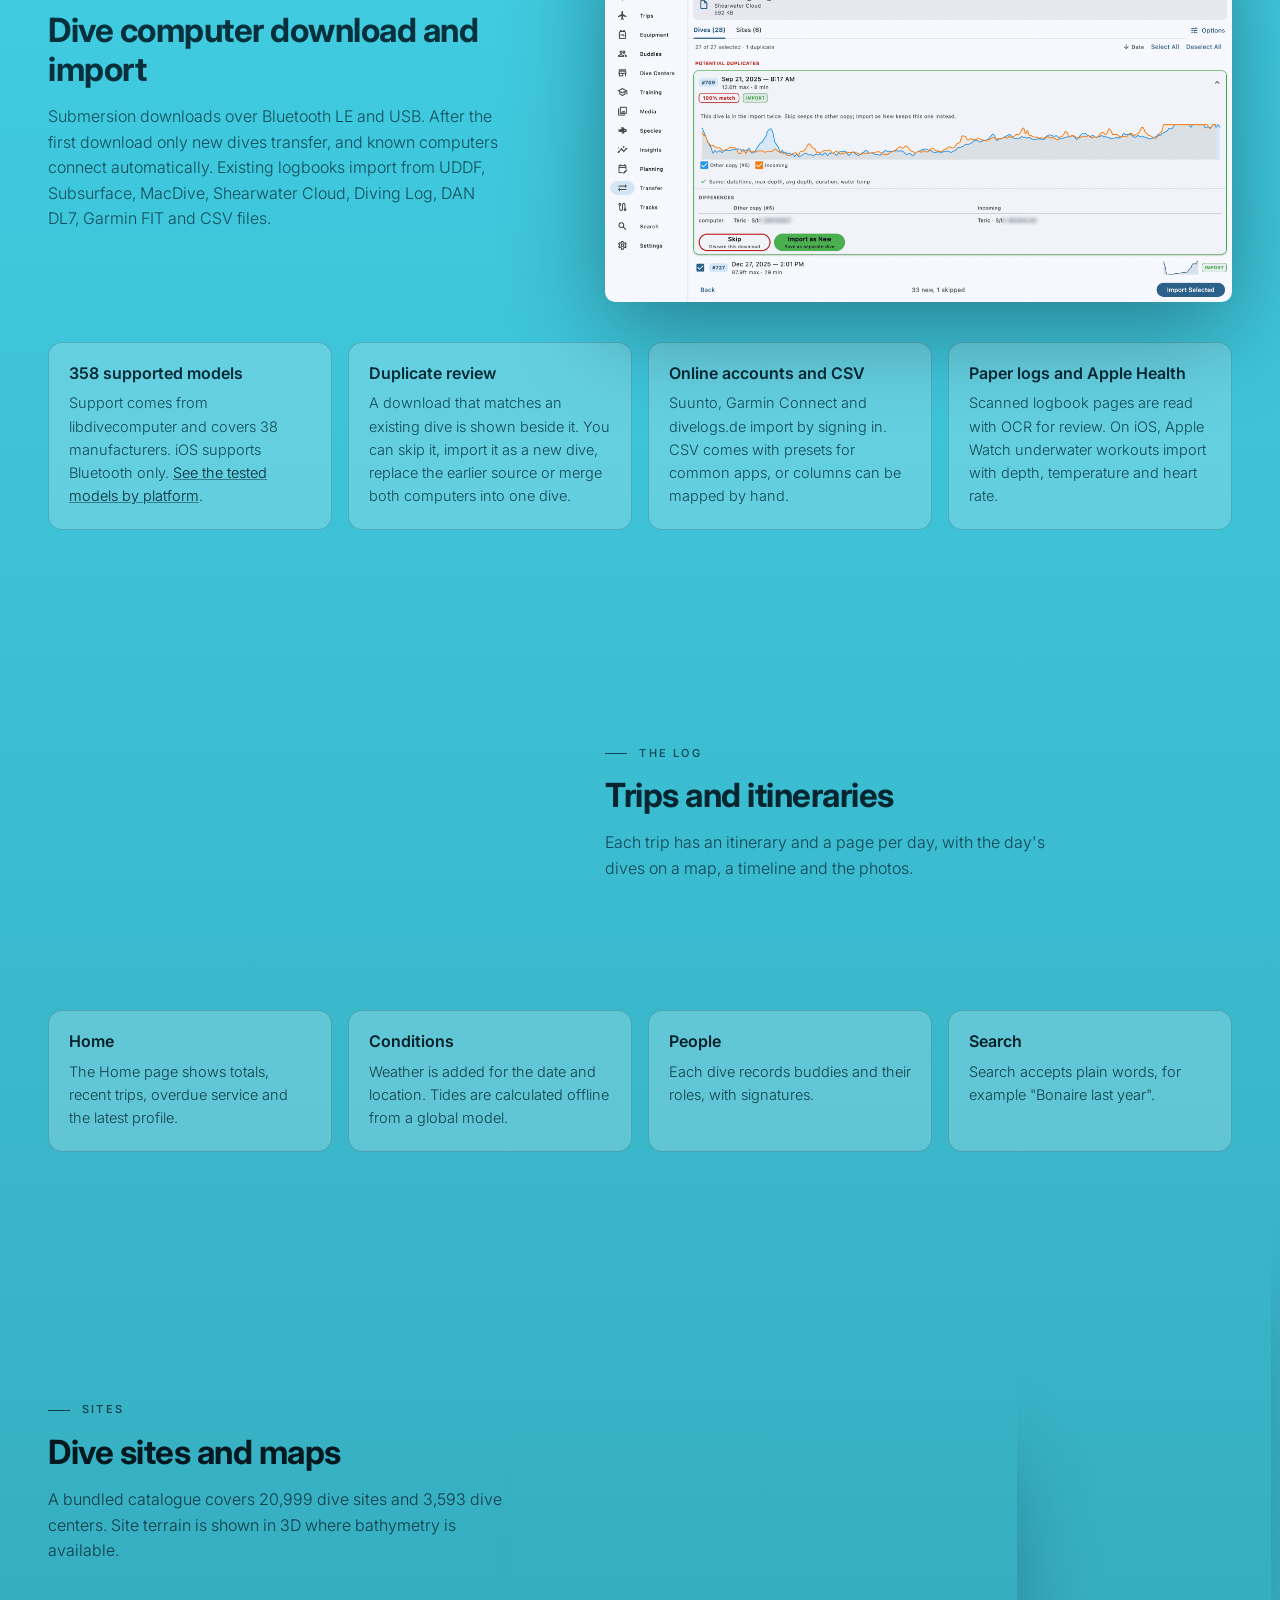
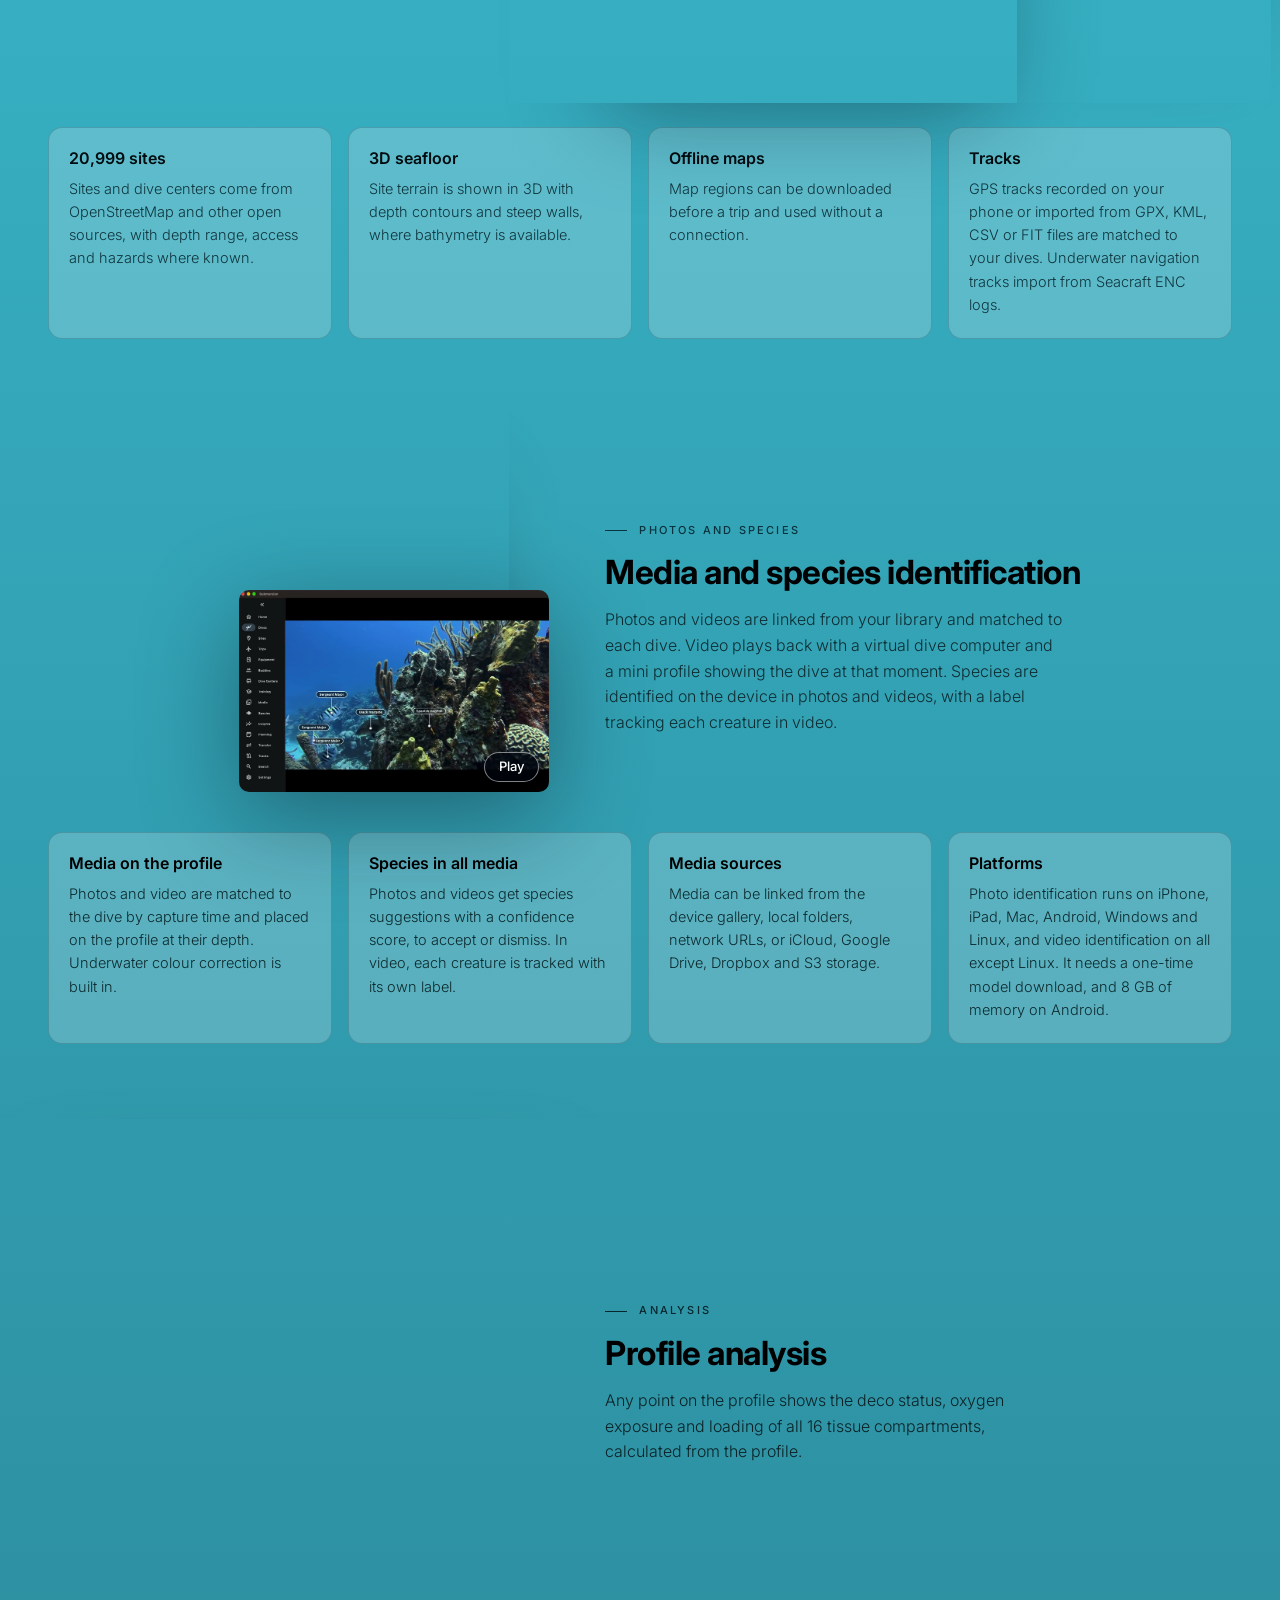
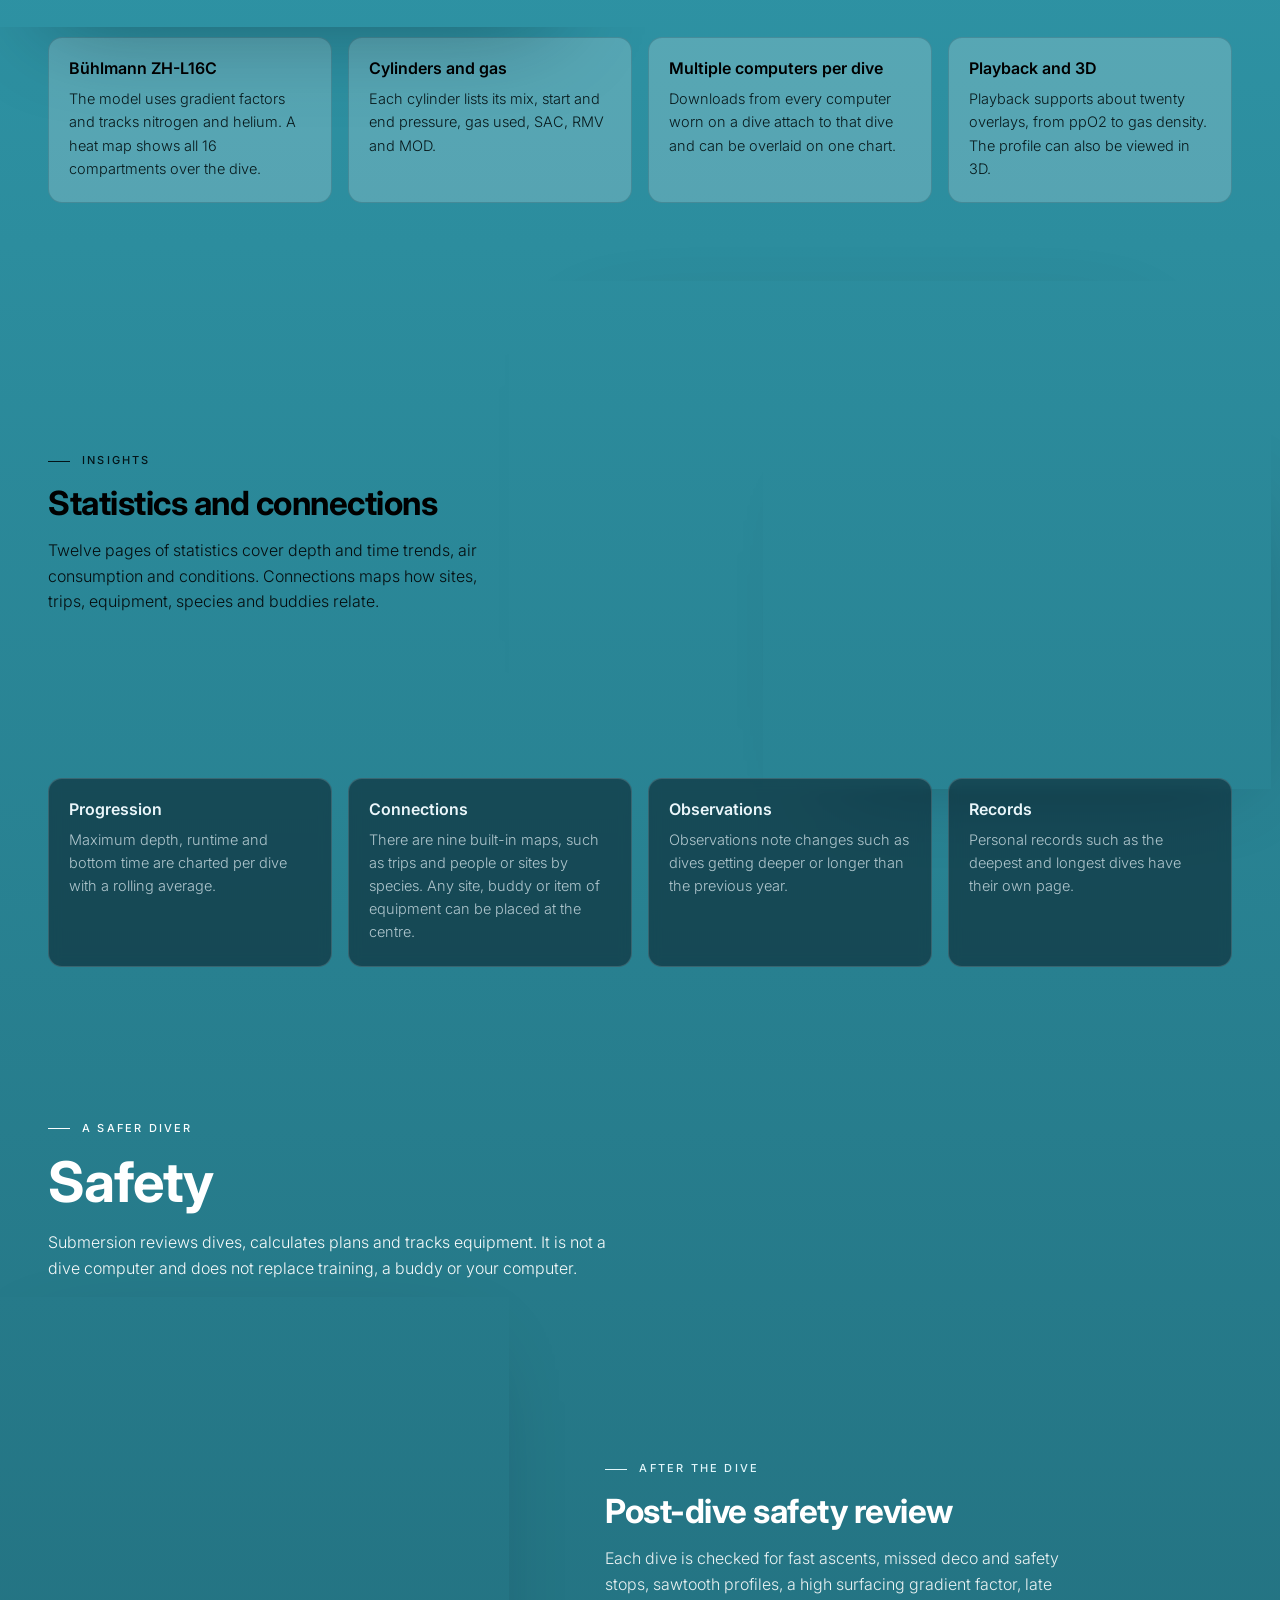
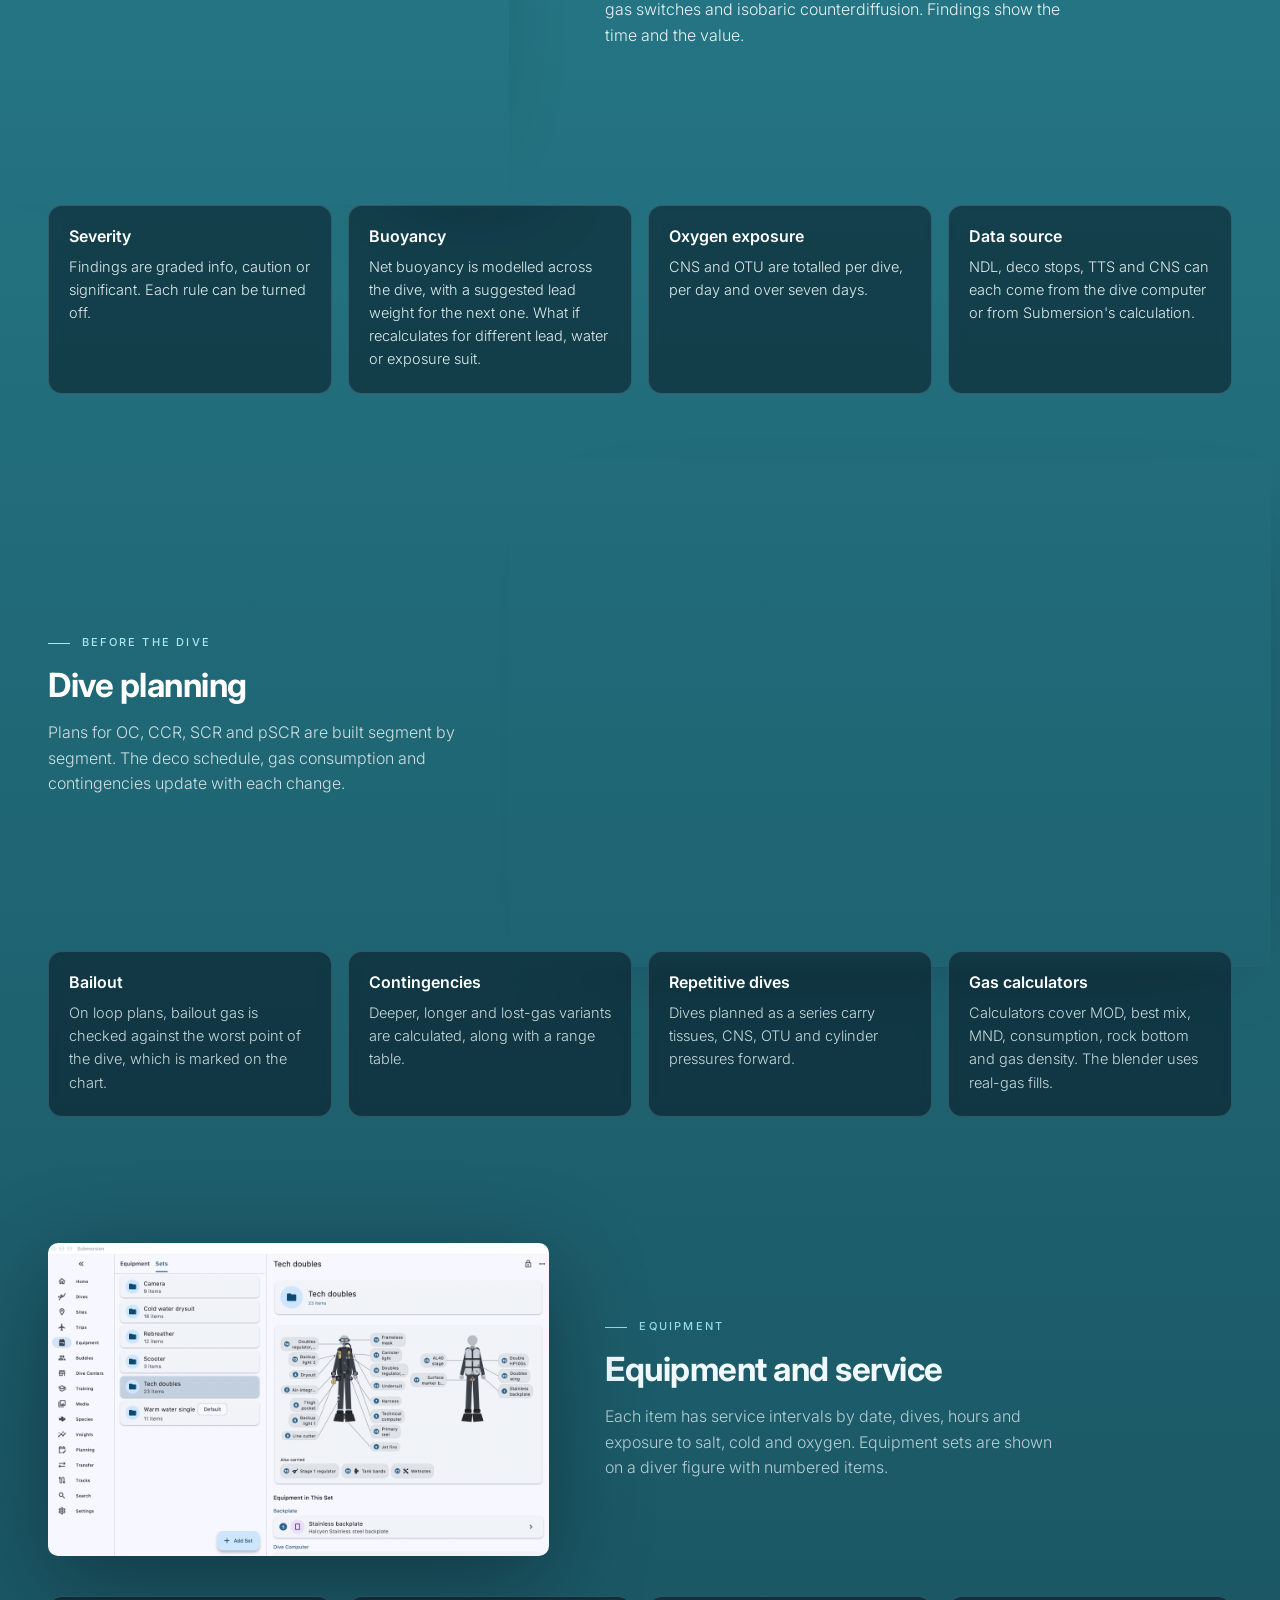
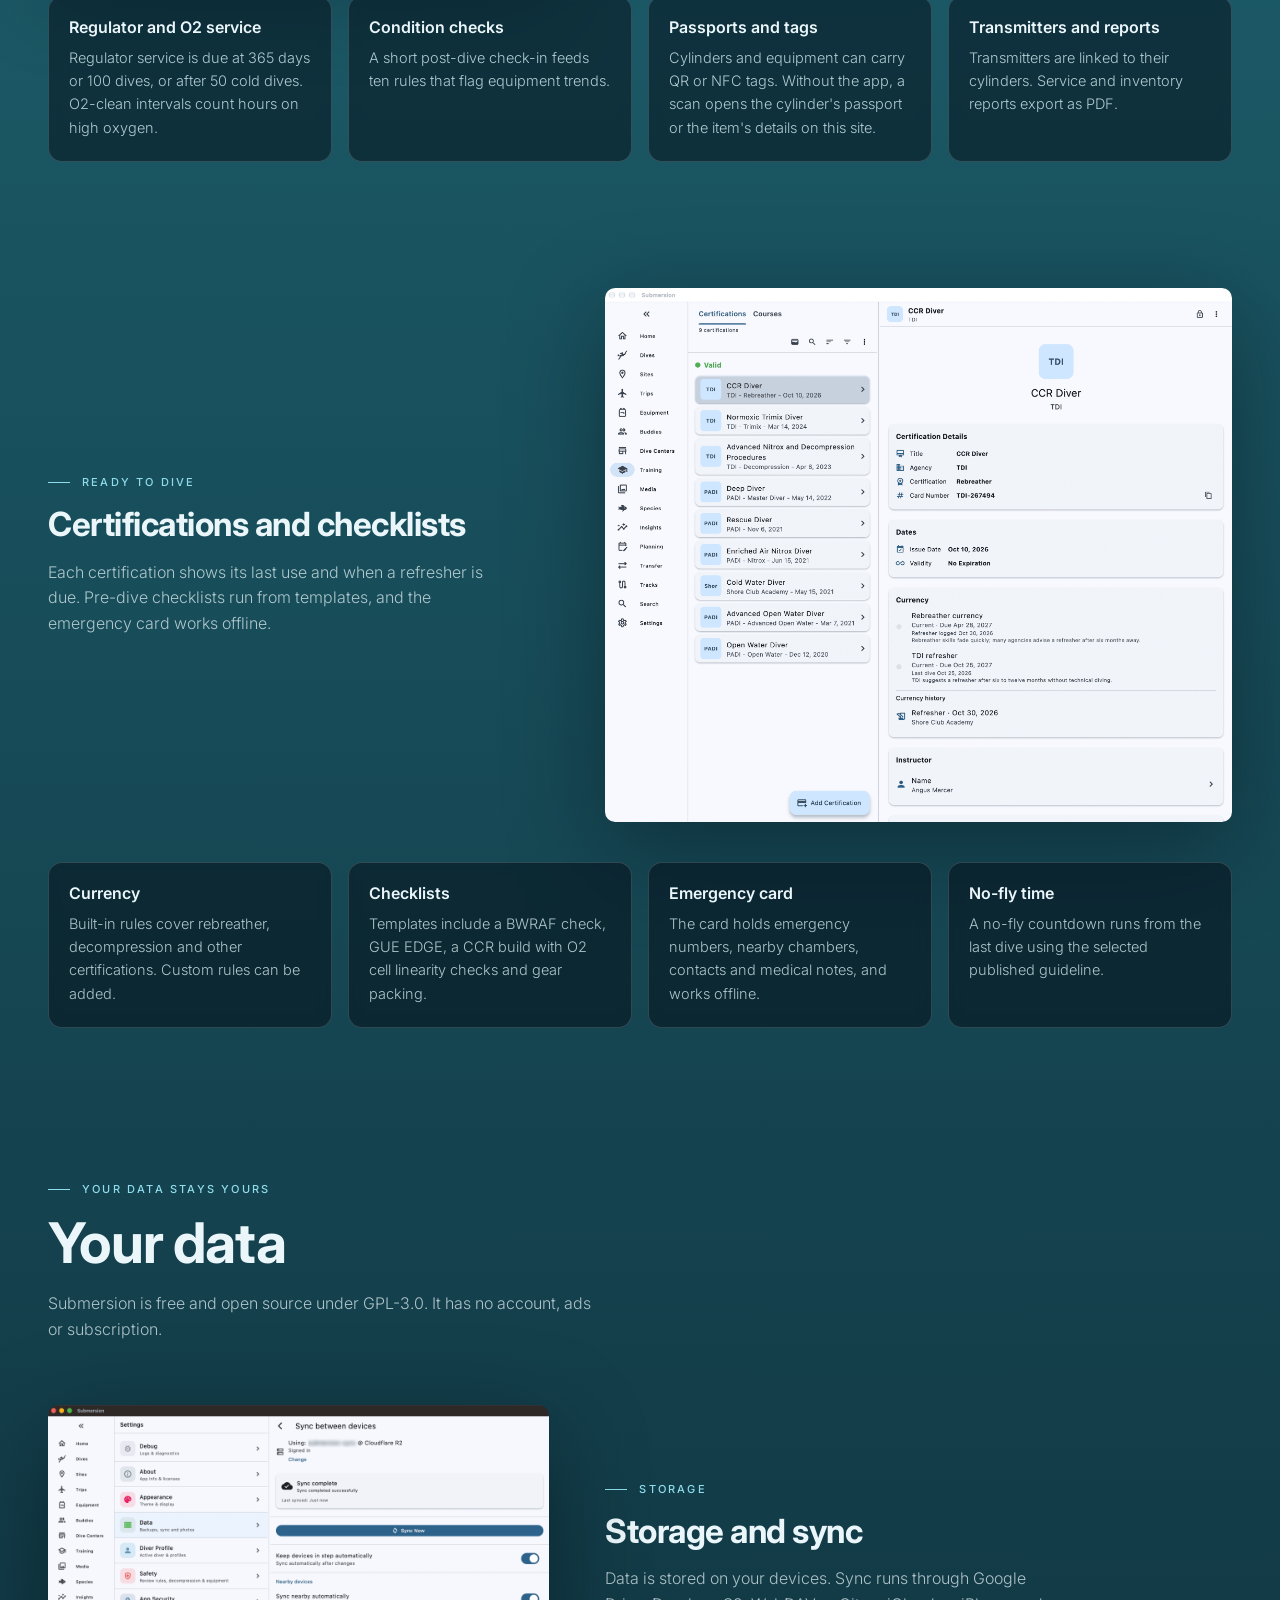
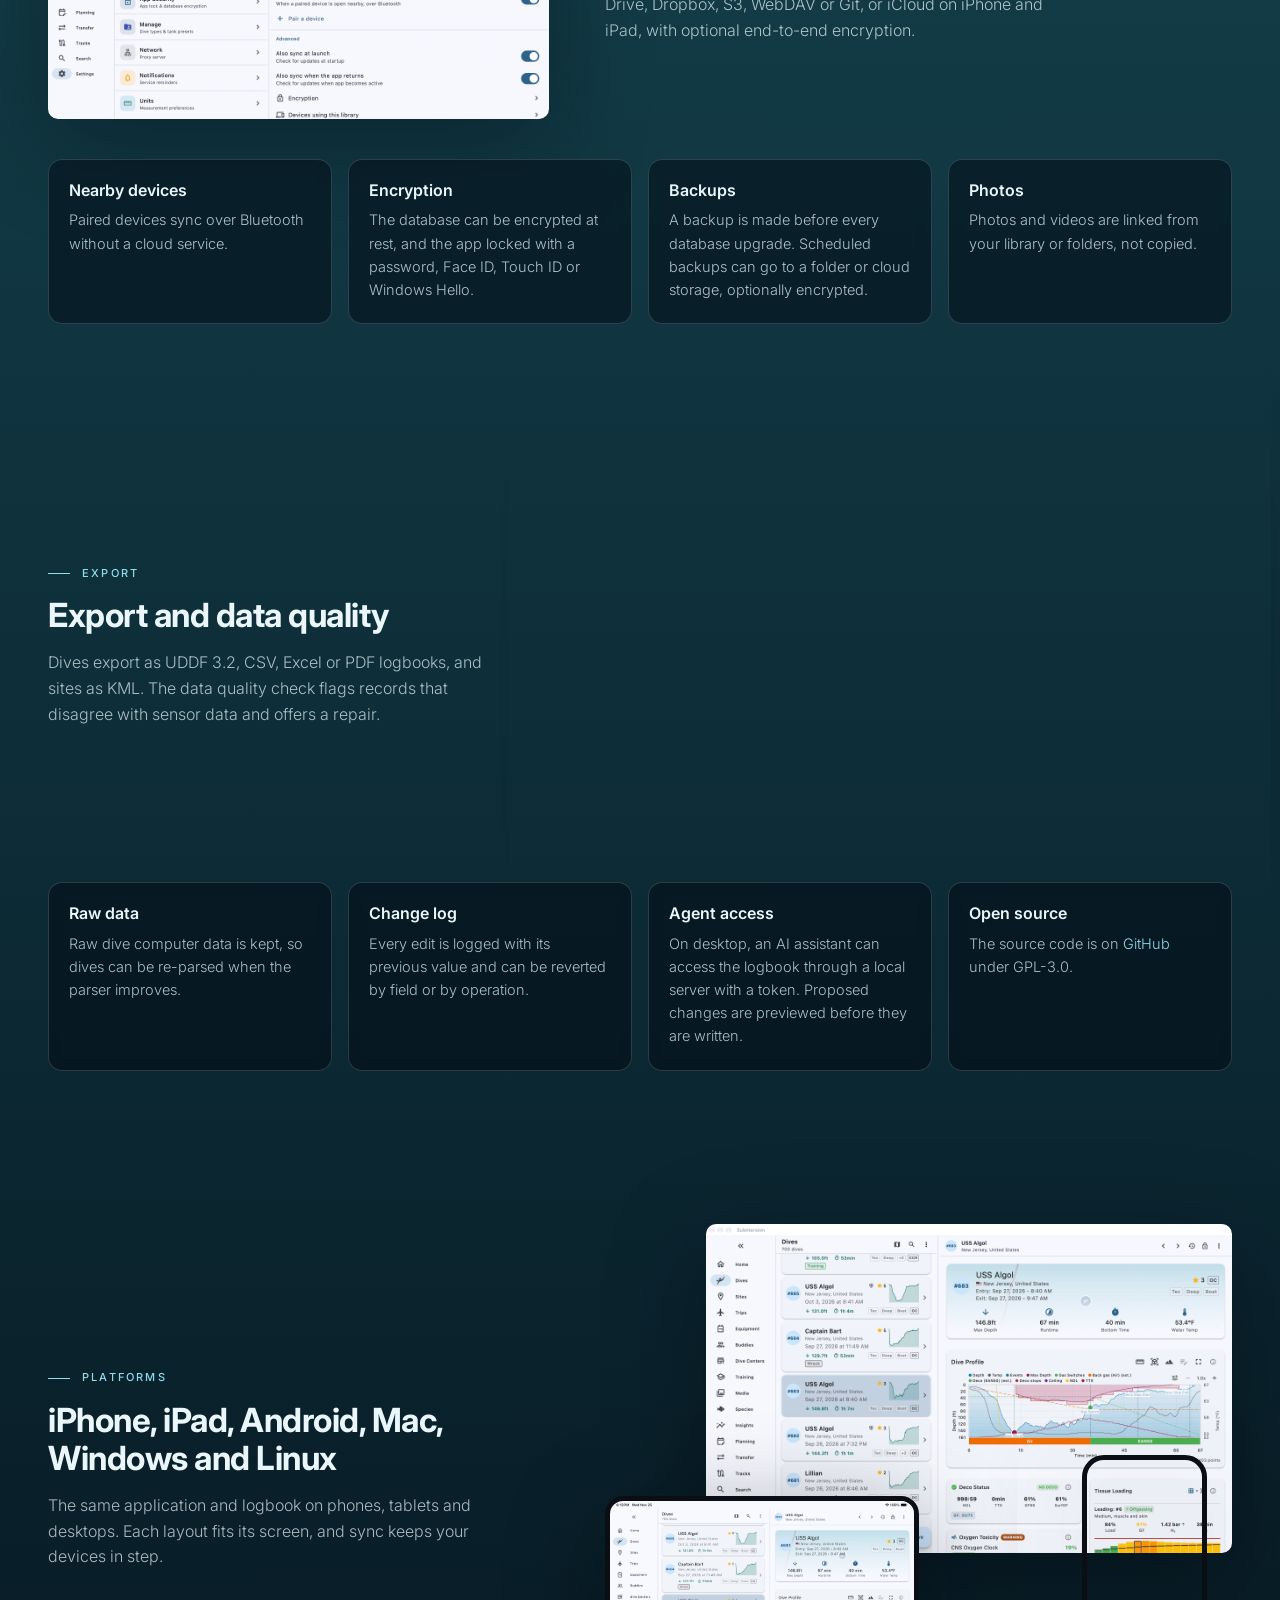
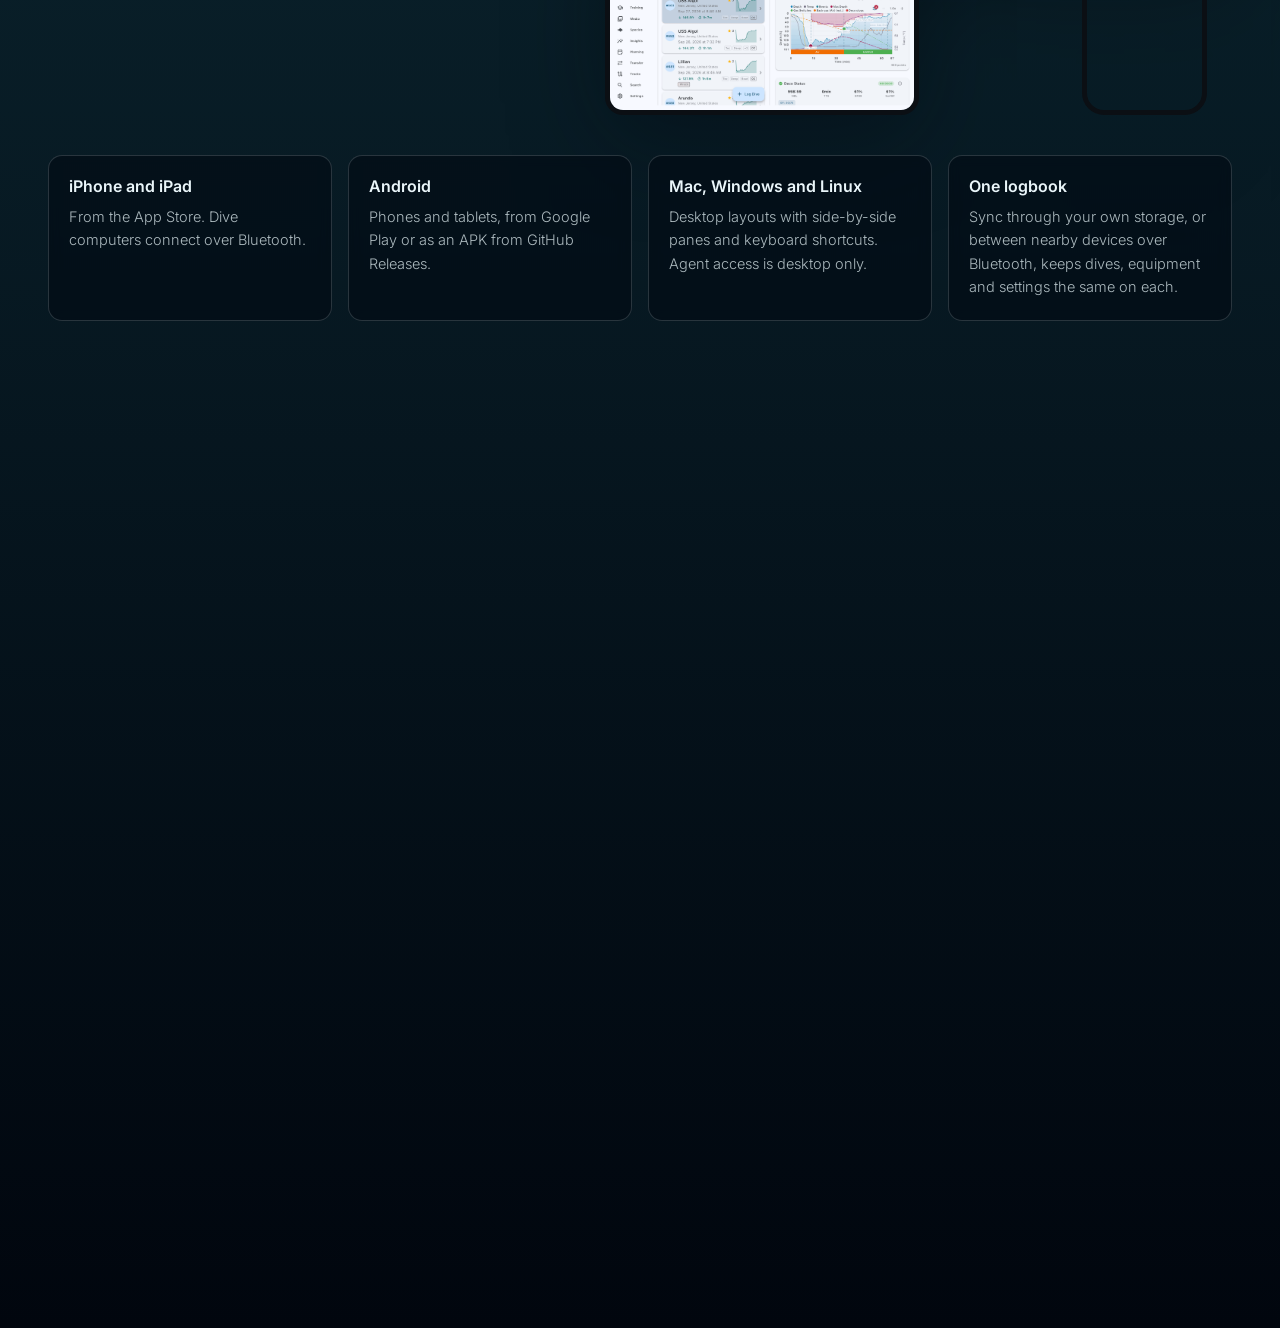
==== commit 04eec777: "fix(site): Media on the profile" ====
--- a/index.html
+++ b/index.html
@@ -239,7 +239,7 @@
             </div>
             <div class="feature-cards">
               <article class="feature-card">
-                <h4>Photos on the profile</h4>
+                <h4>Media on the profile</h4>
                 <p>Photos and video are matched to the dive by capture time and placed on the profile at their depth. Underwater colour correction is built in.</p>
               </article>
               <article class="feature-card">
--- a/home.css
+++ b/home.css
@@ -121,11 +121,6 @@
   background: rgba(1, 6, 14, 0.45);
   -webkit-backdrop-filter: blur(6px); backdrop-filter: blur(6px);
 }
-/* Twilight text runs black above the crossover and white below it, so its card
-   lightens at the top and darkens at the bottom; a flat grey would cost both. */
-.feature-card[data-ink="twilight"], .pillar[data-ink="twilight"] {
-  background: linear-gradient(180deg, rgba(255, 255, 255, 0.2), rgba(1, 6, 14, 0.4));
-}
 
 @media (max-width: 900px) { .pillars { grid-template-columns: minmax(0, 1fr); } }
 
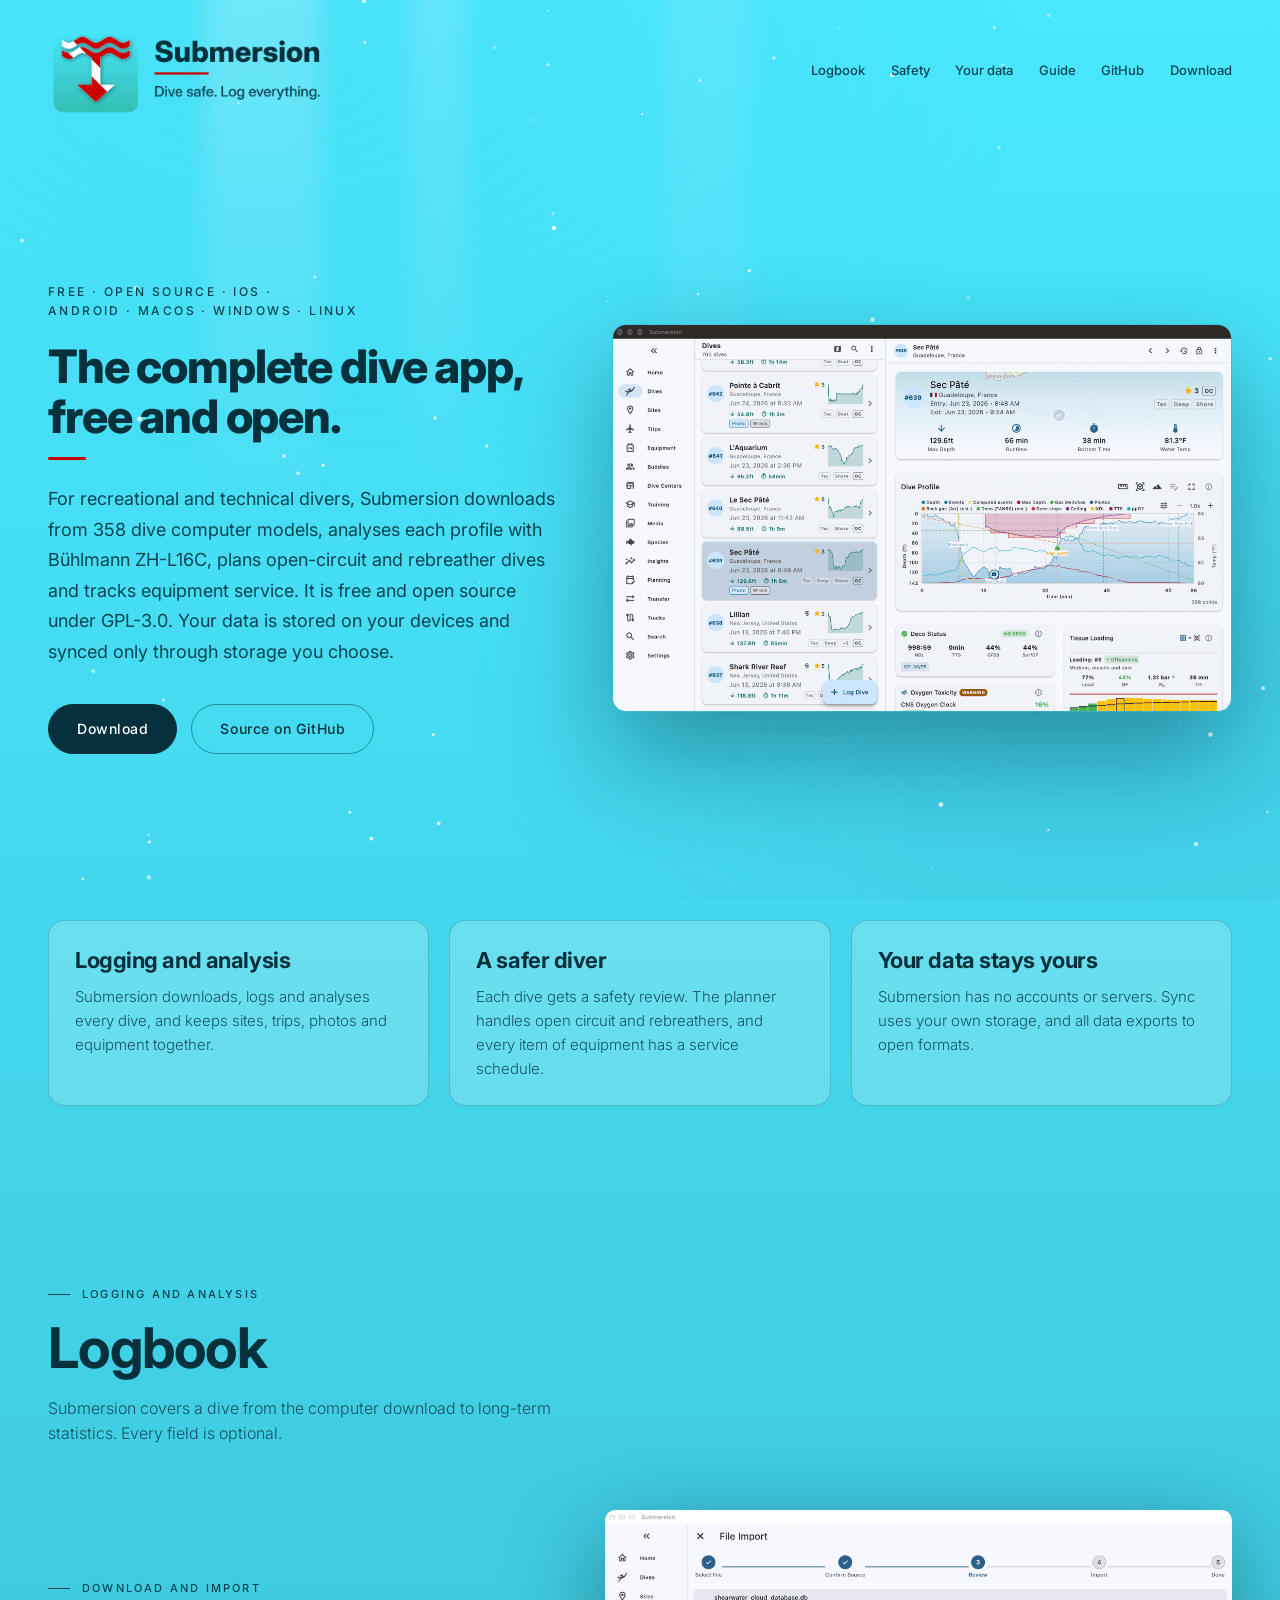
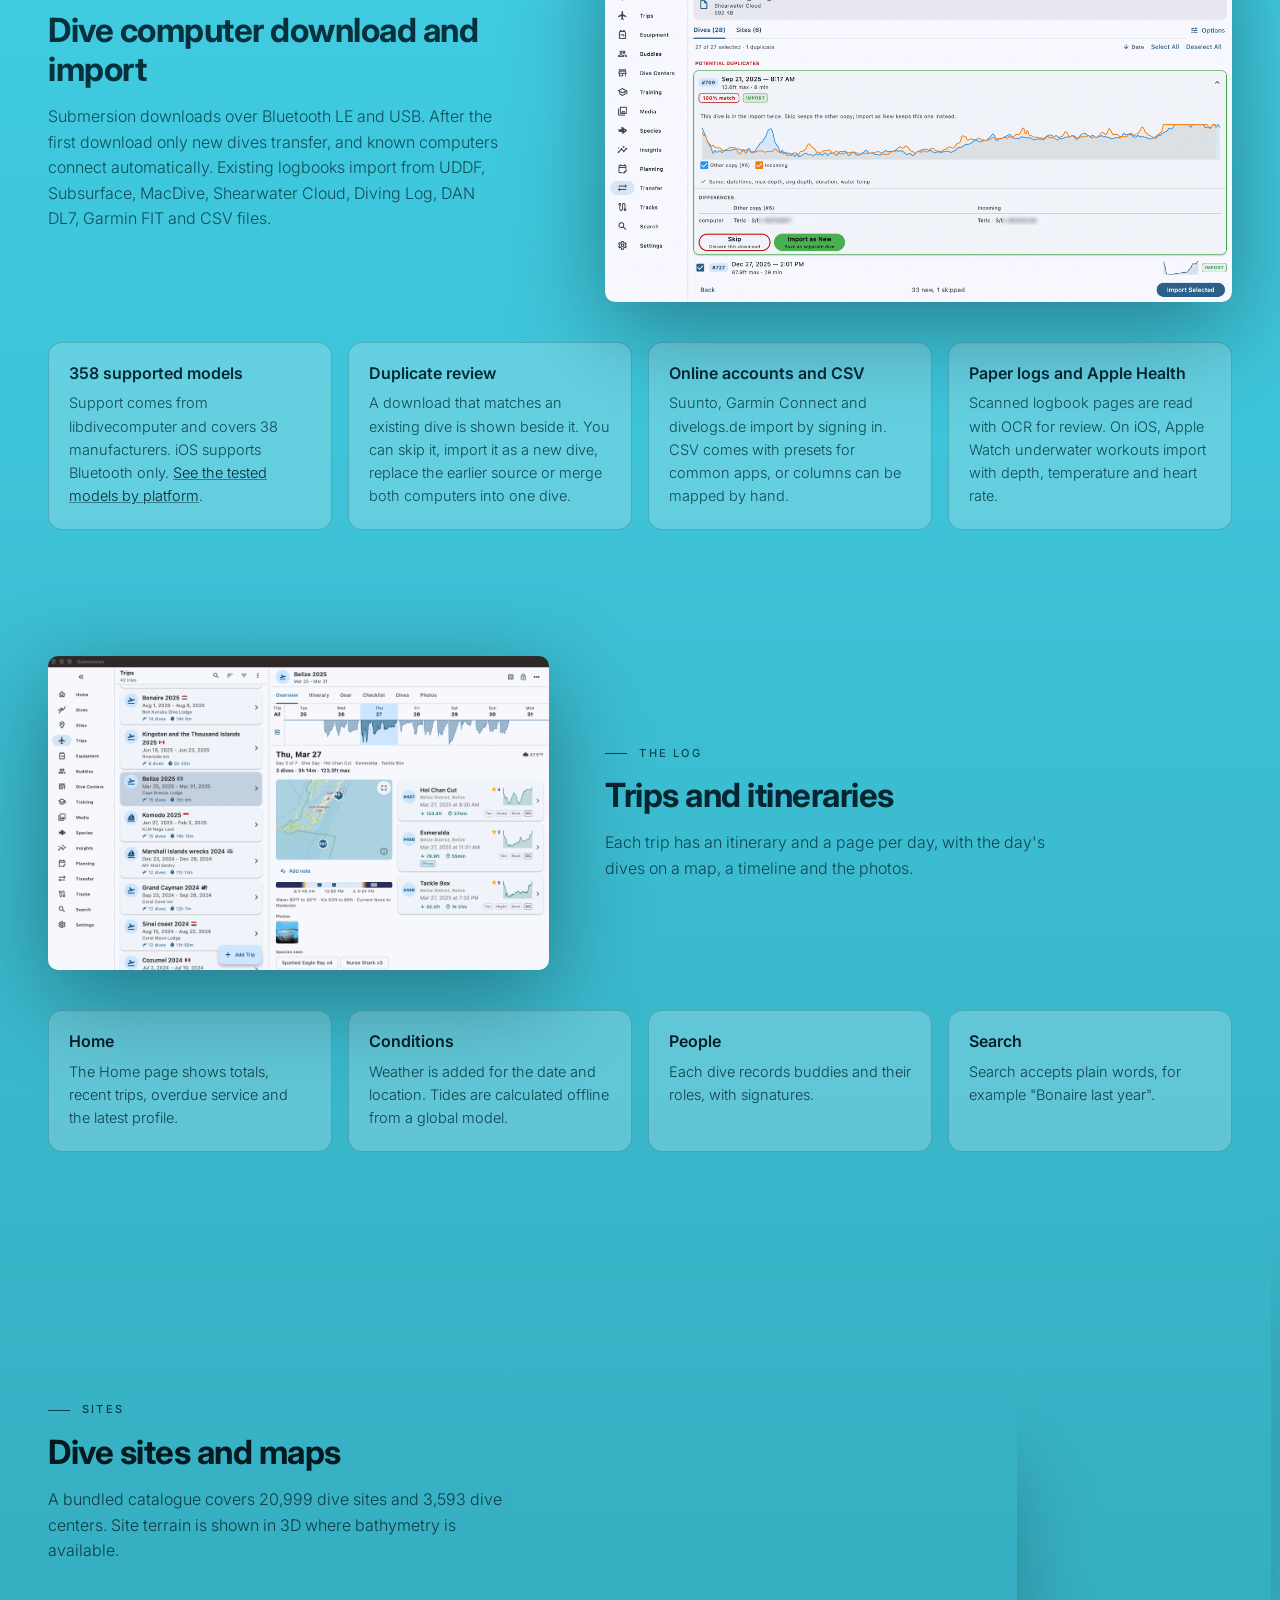
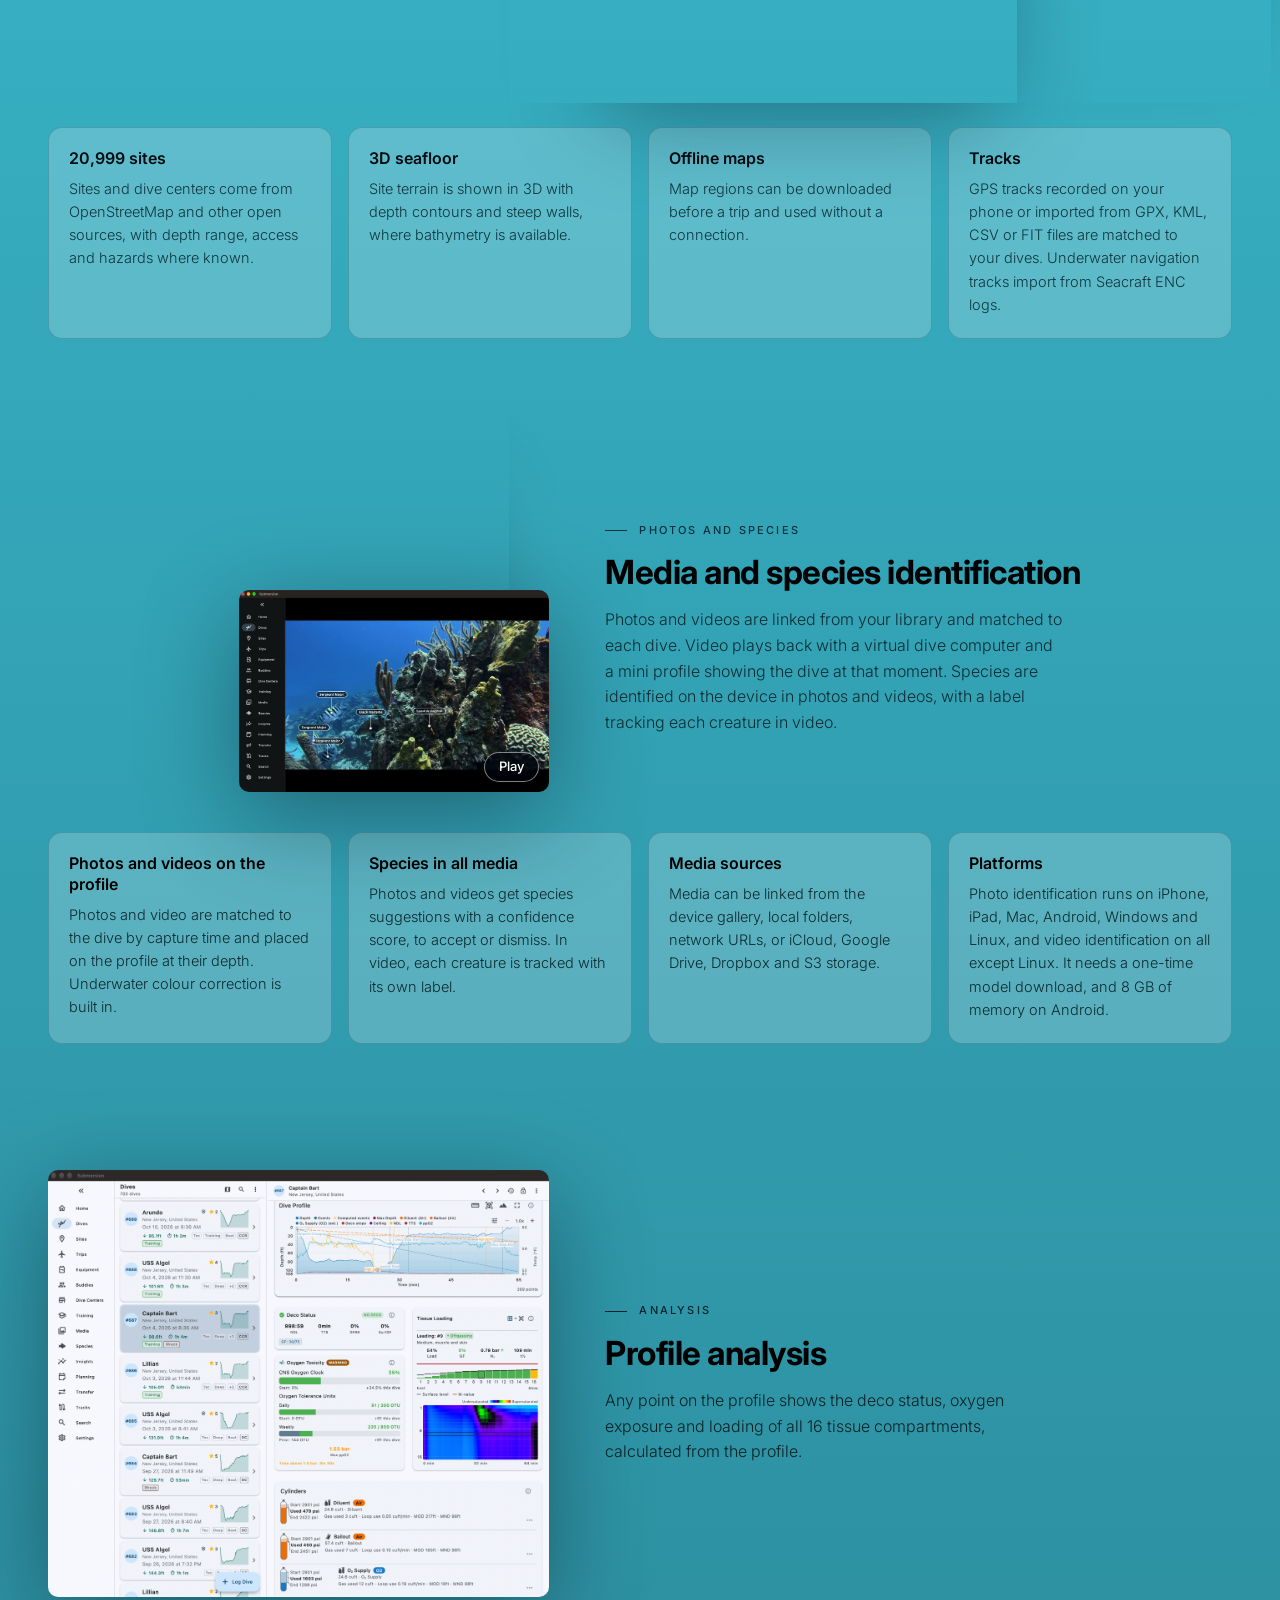
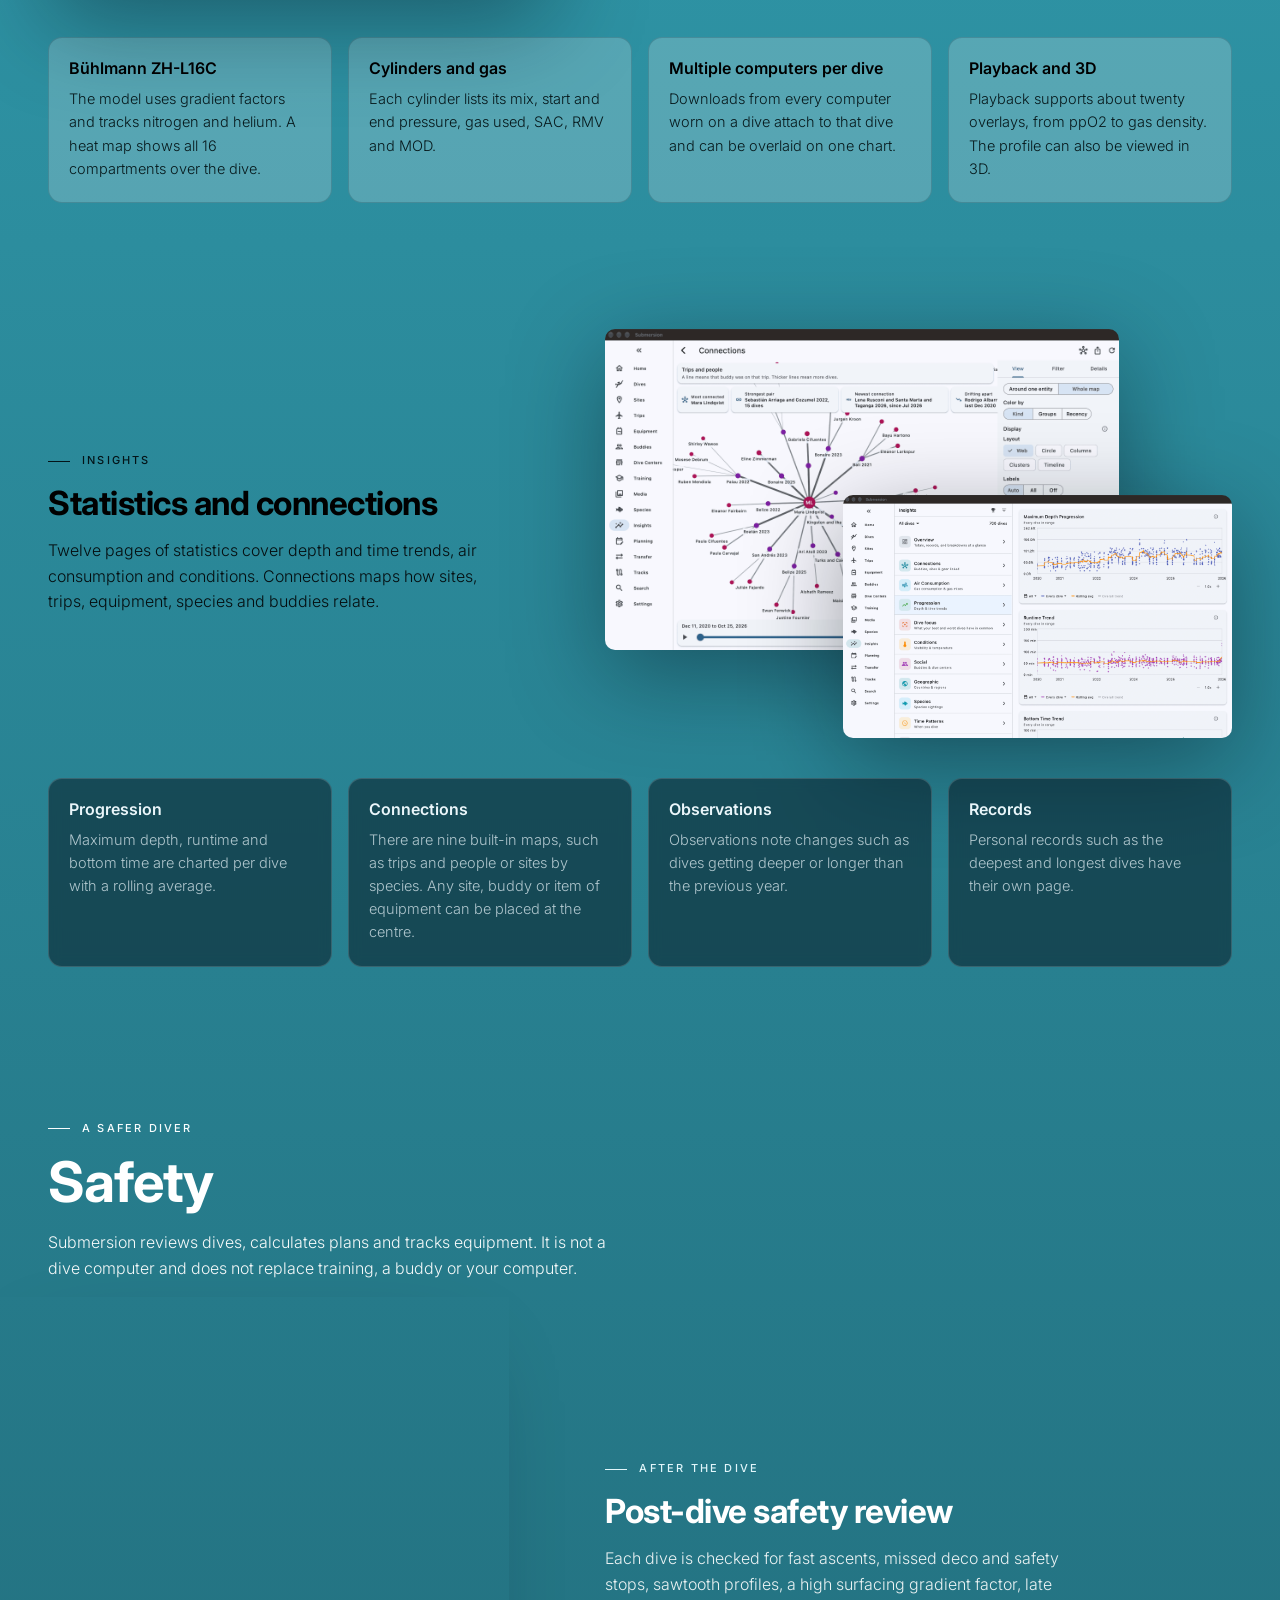
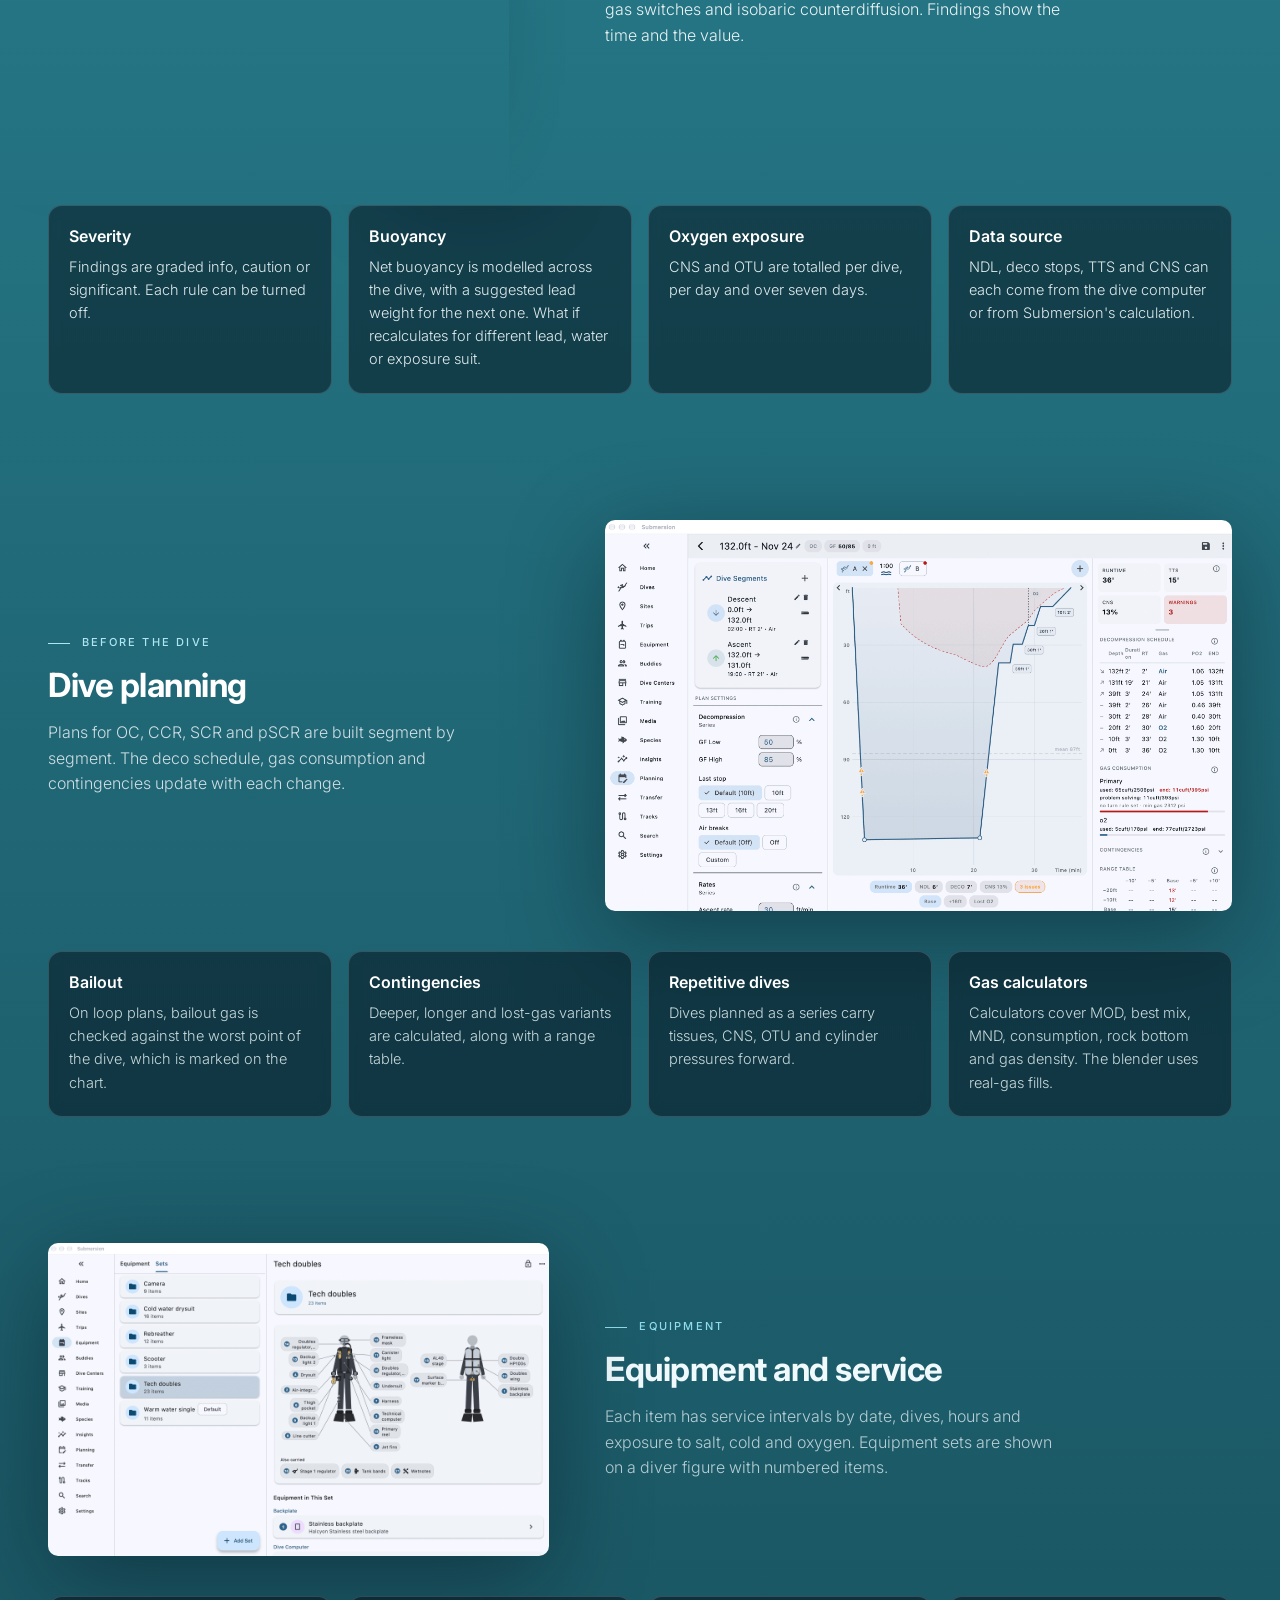
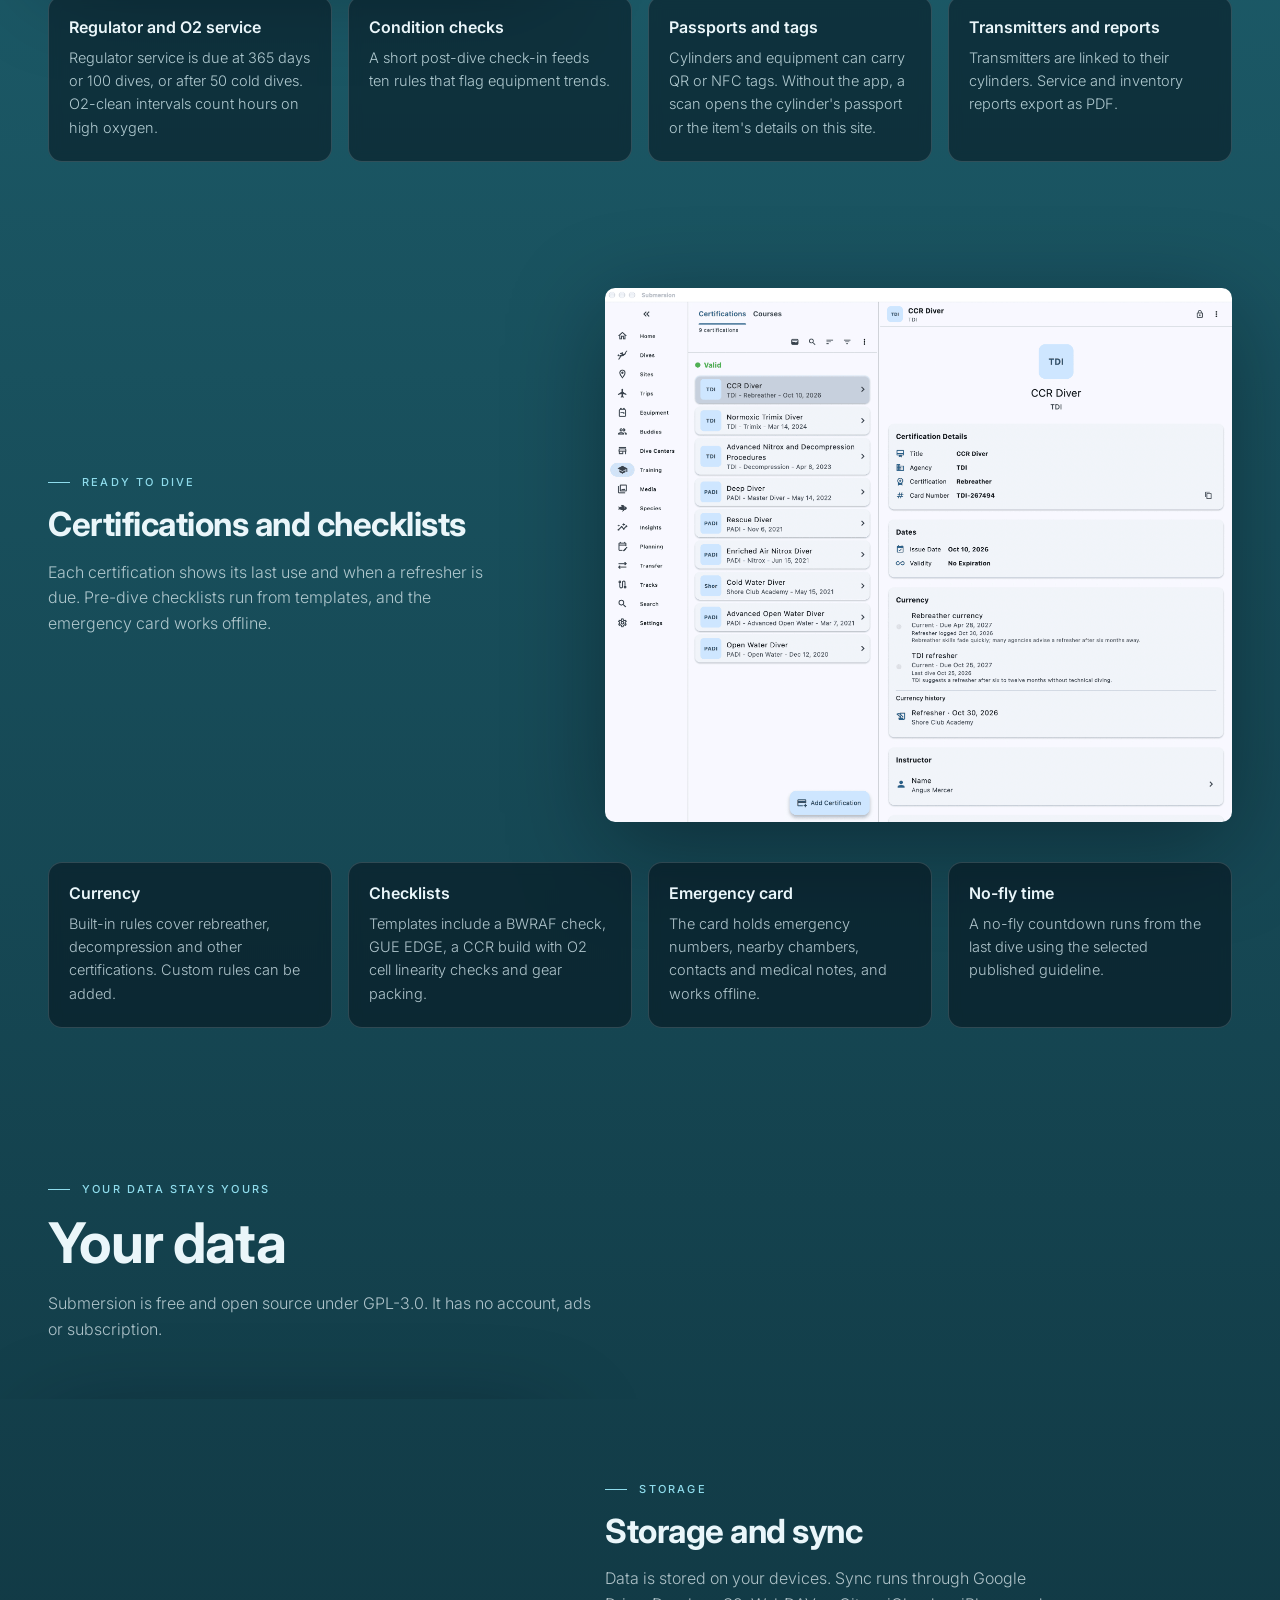
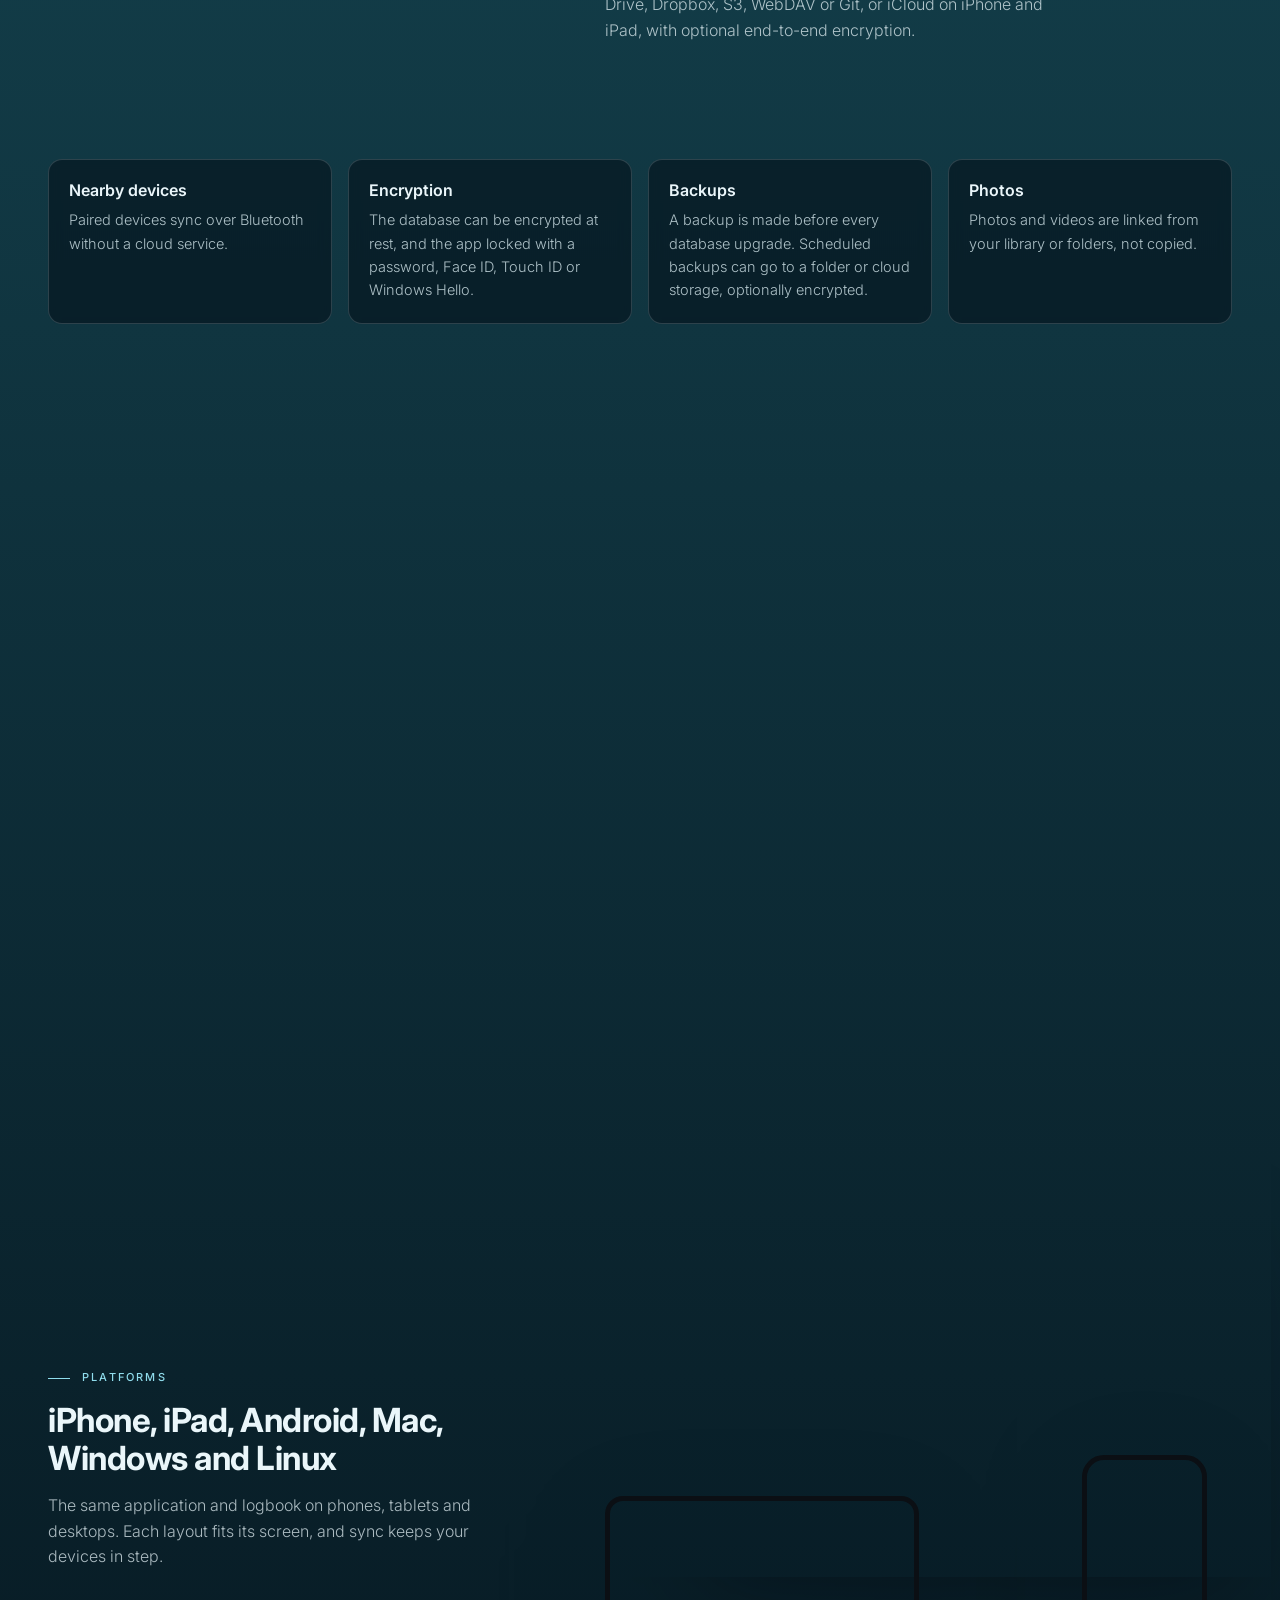
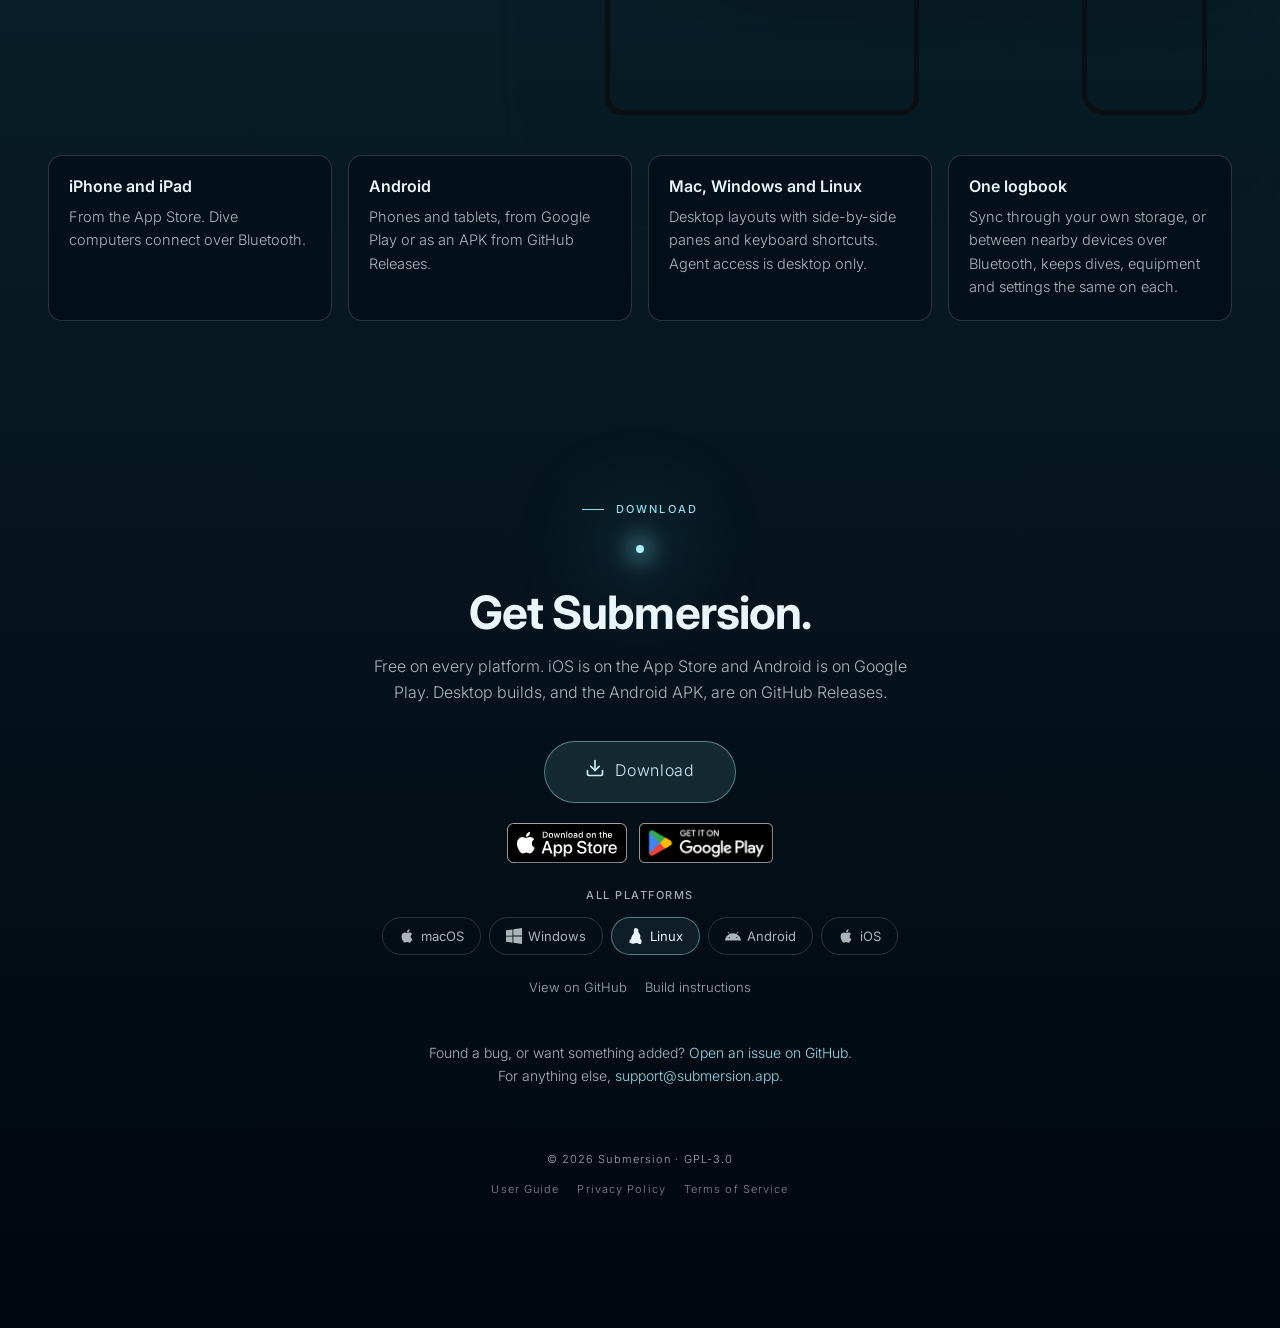
==== commit 0b452ced: "fix(site): Photos and videos on the profile" ====
--- a/index.html
+++ b/index.html
@@ -239,7 +239,7 @@
             </div>
             <div class="feature-cards">
               <article class="feature-card">
-                <h4>Media on the profile</h4>
+                <h4>Photos and videos on the profile</h4>
                 <p>Photos and video are matched to the dive by capture time and placed on the profile at their depth. Underwater colour correction is built in.</p>
               </article>
               <article class="feature-card">
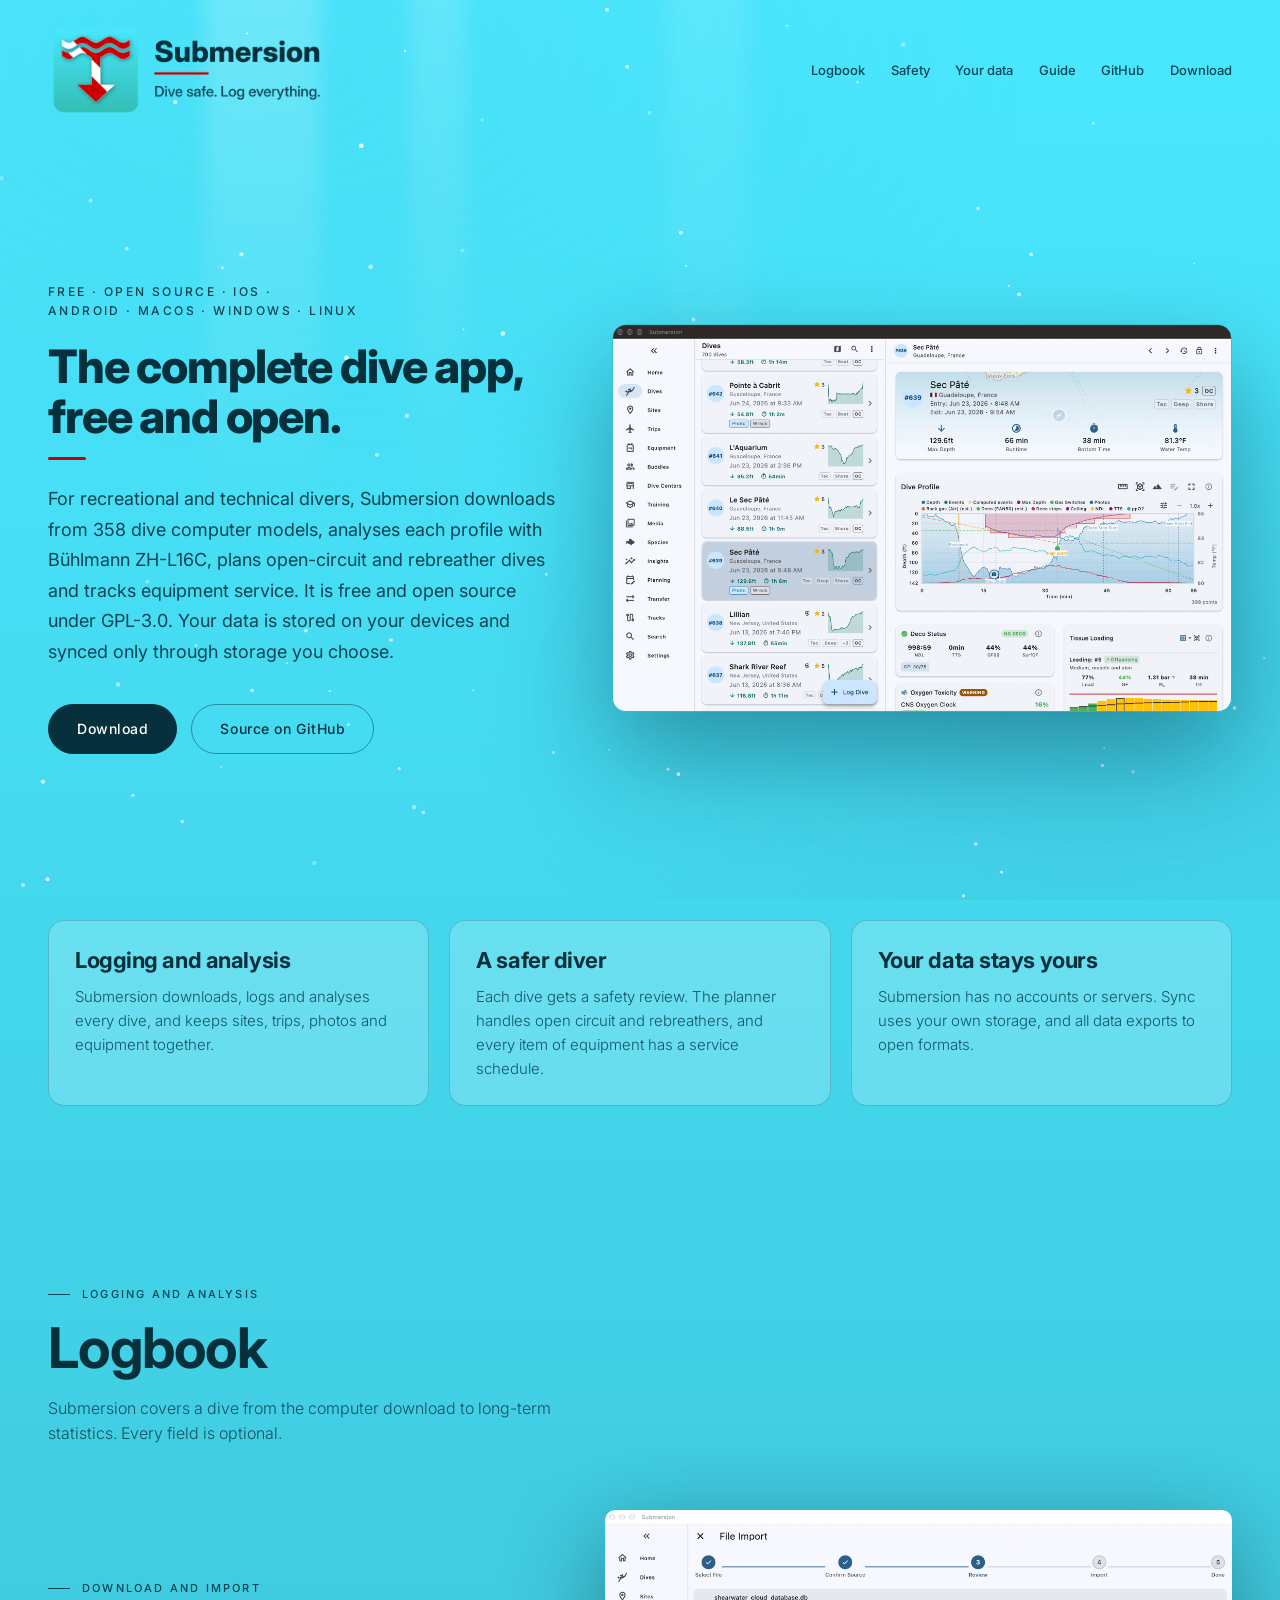
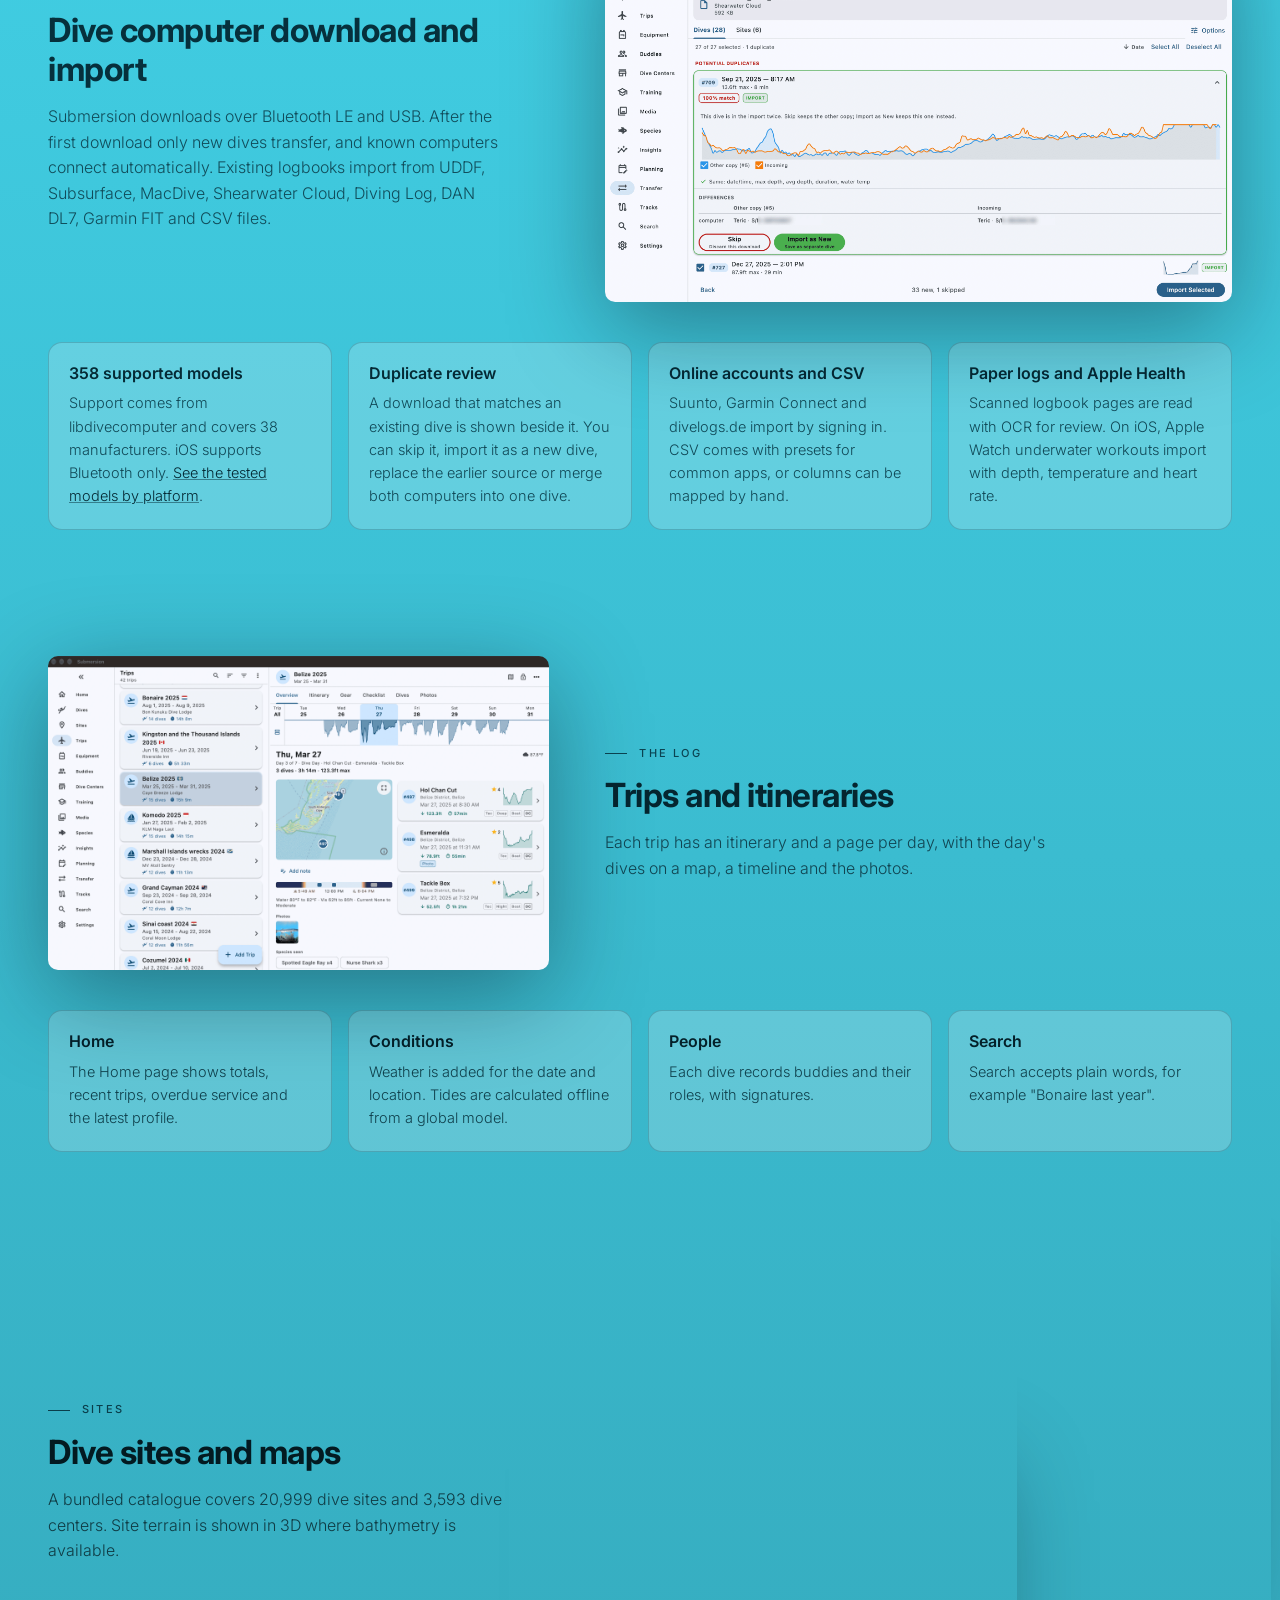
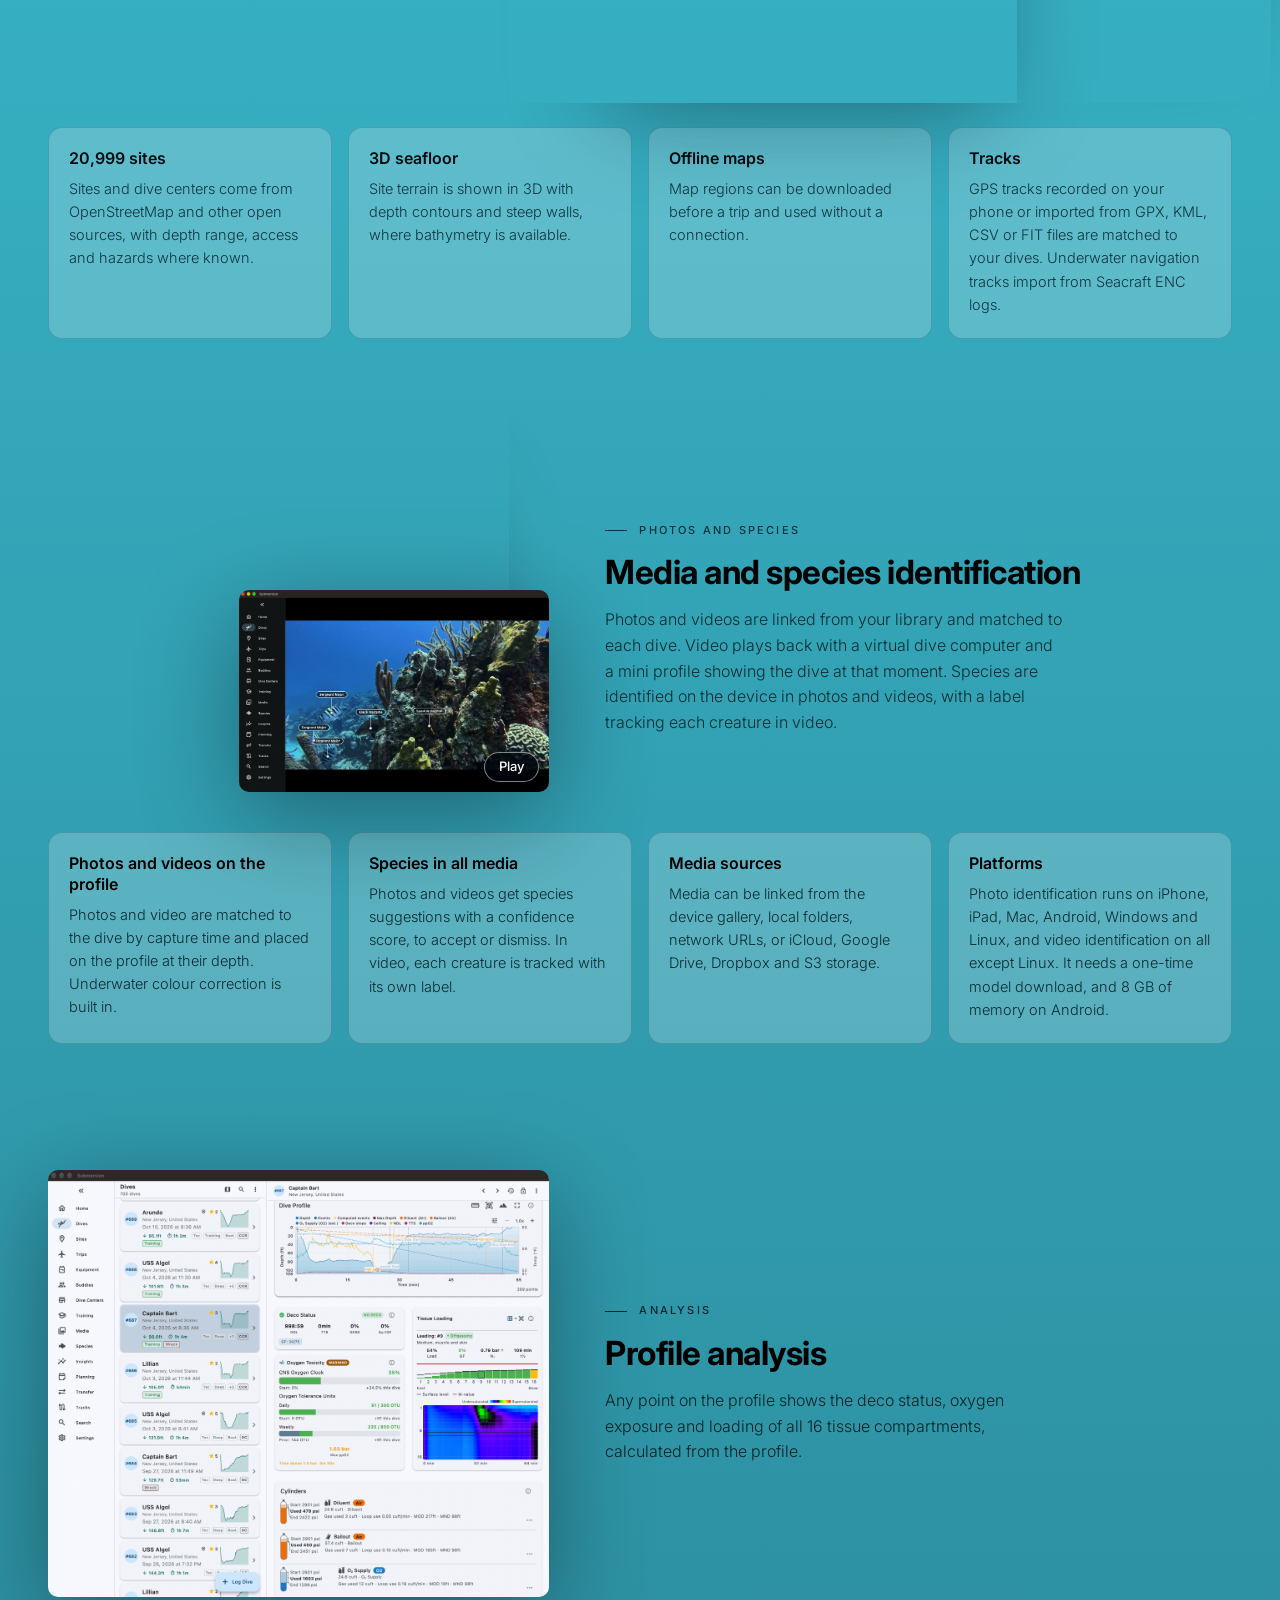
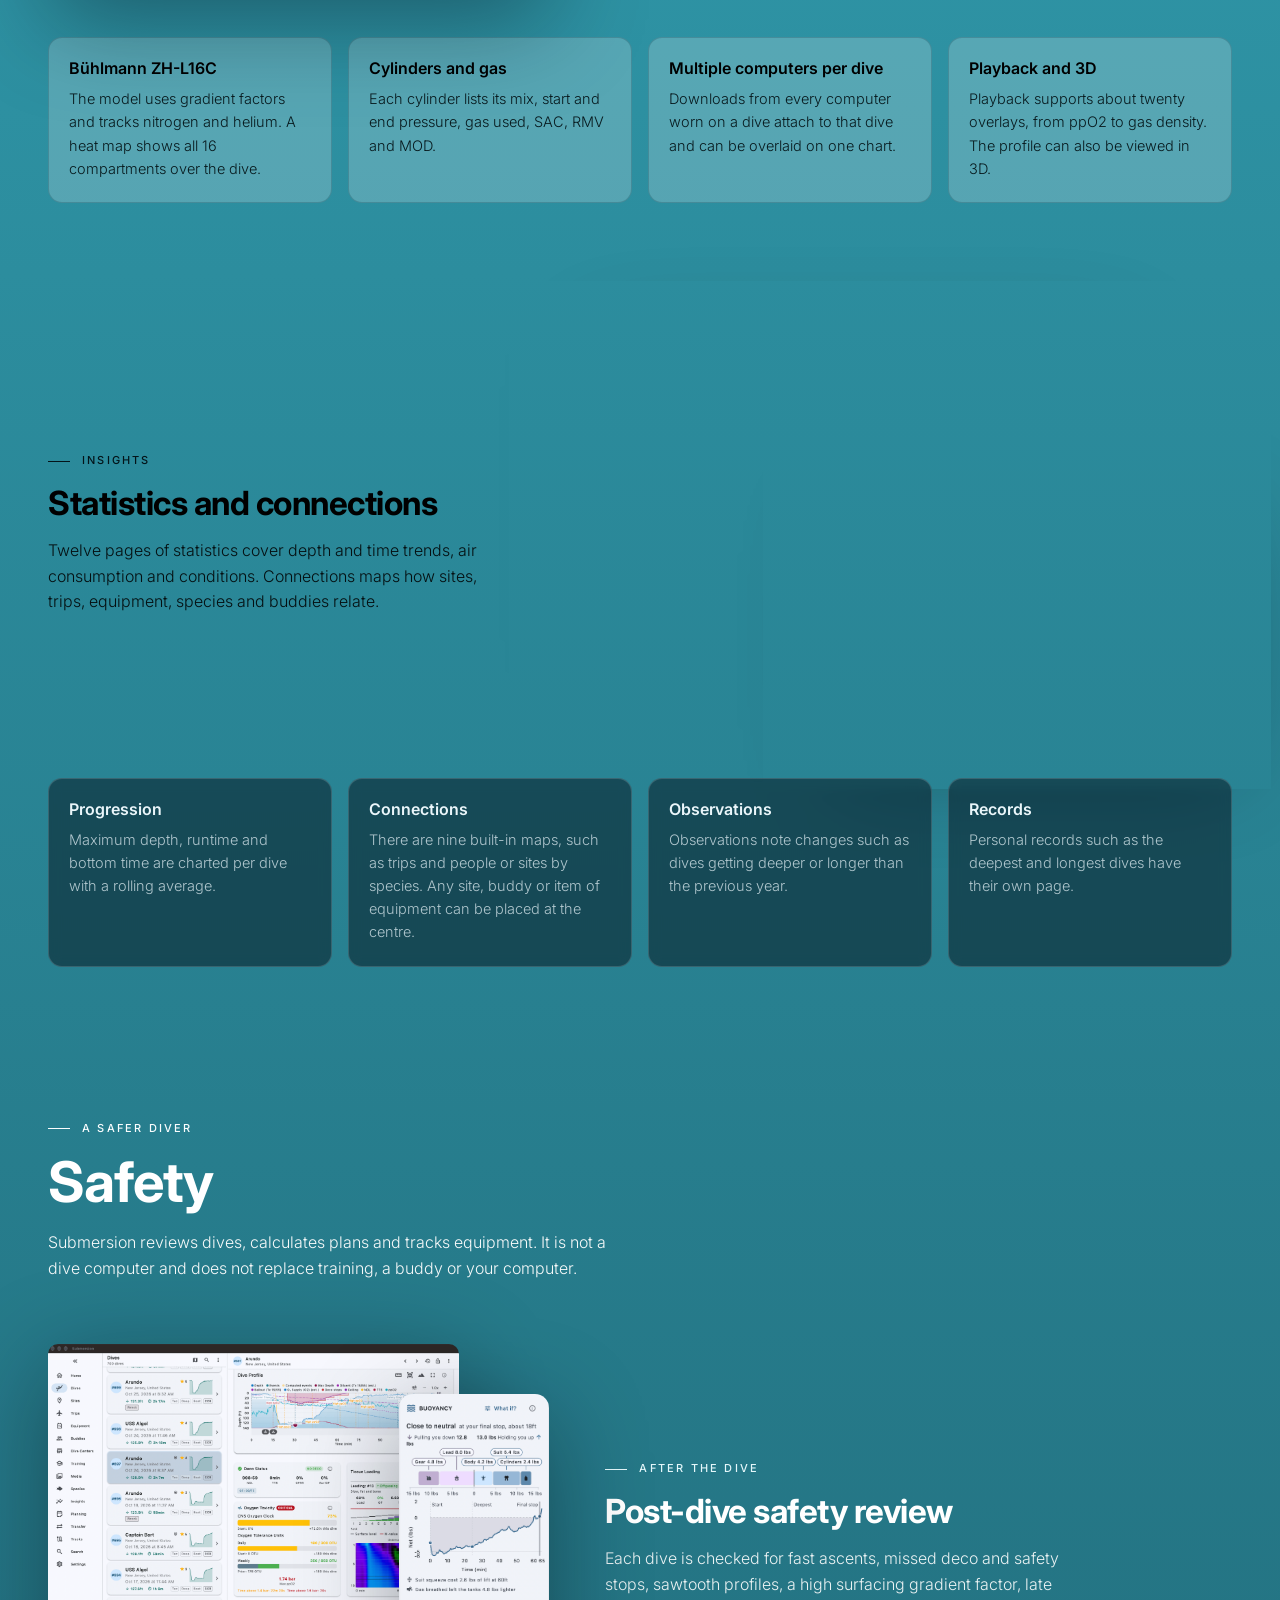
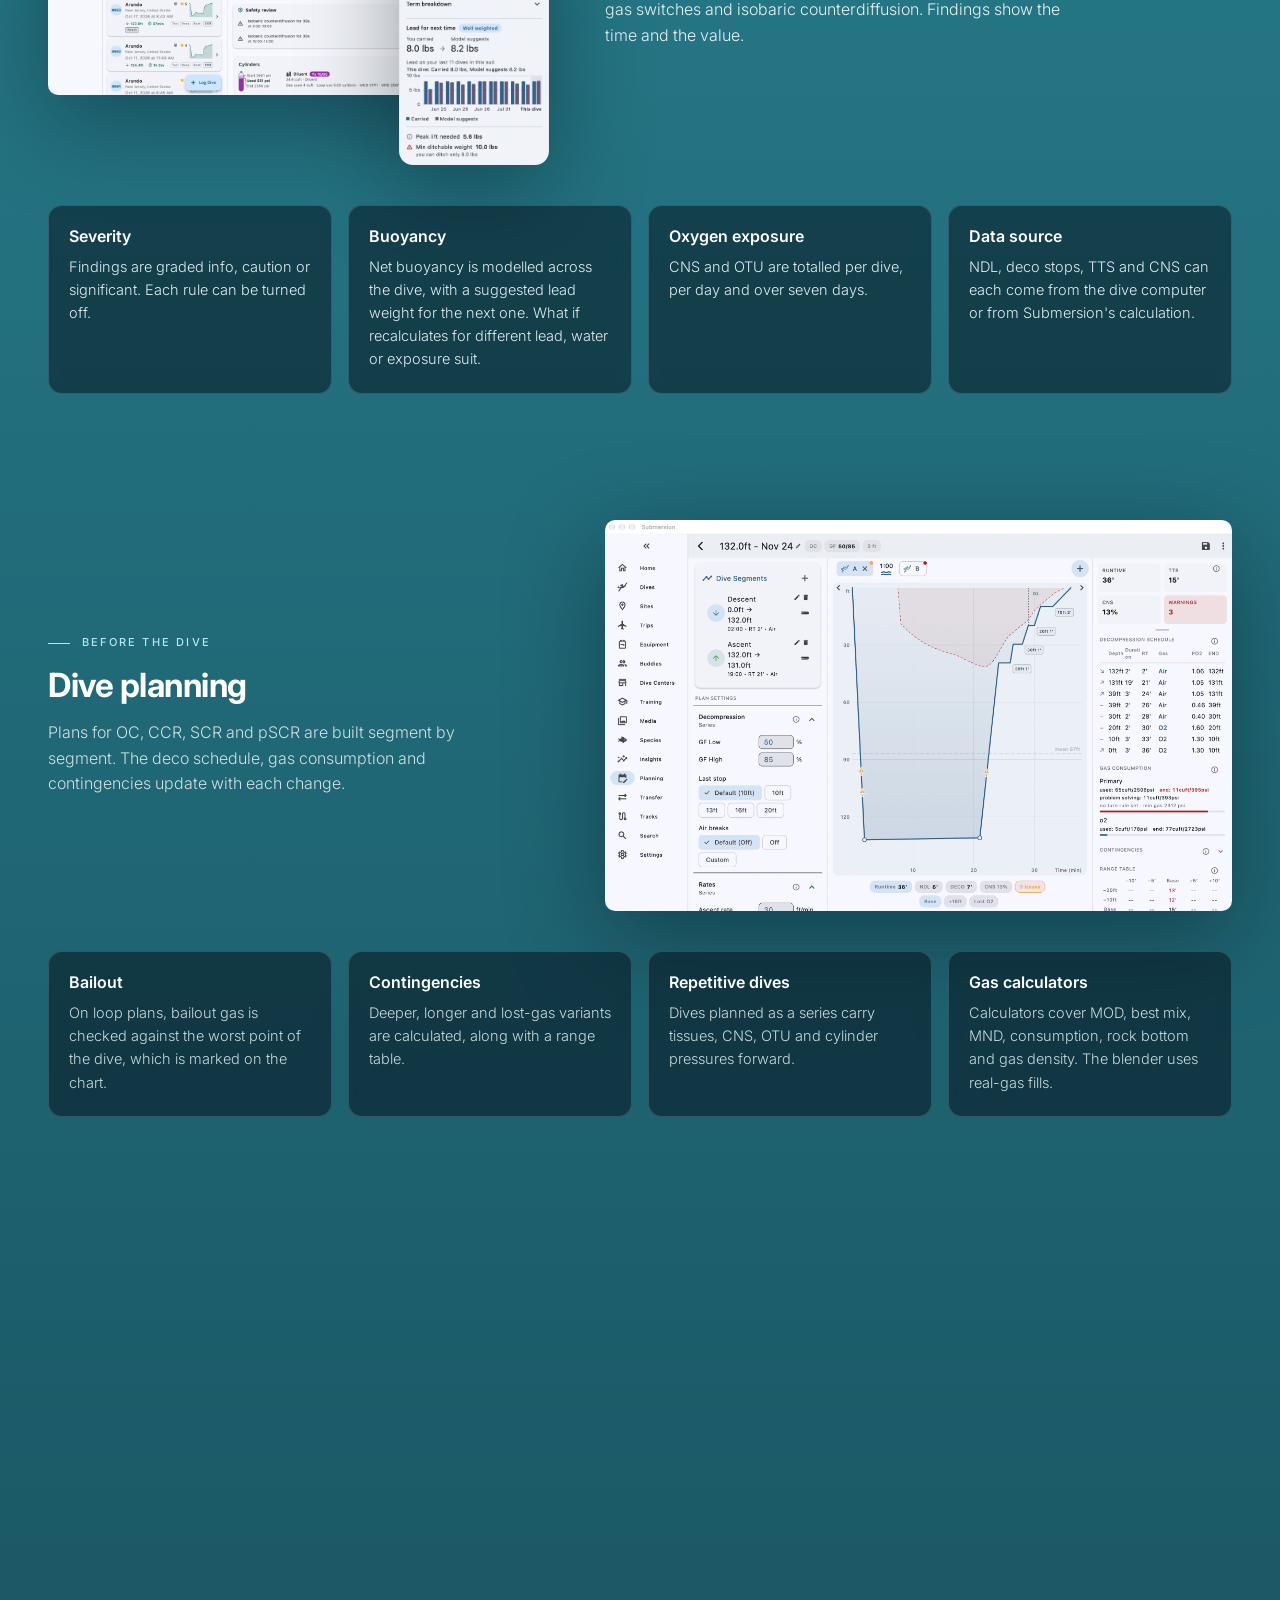
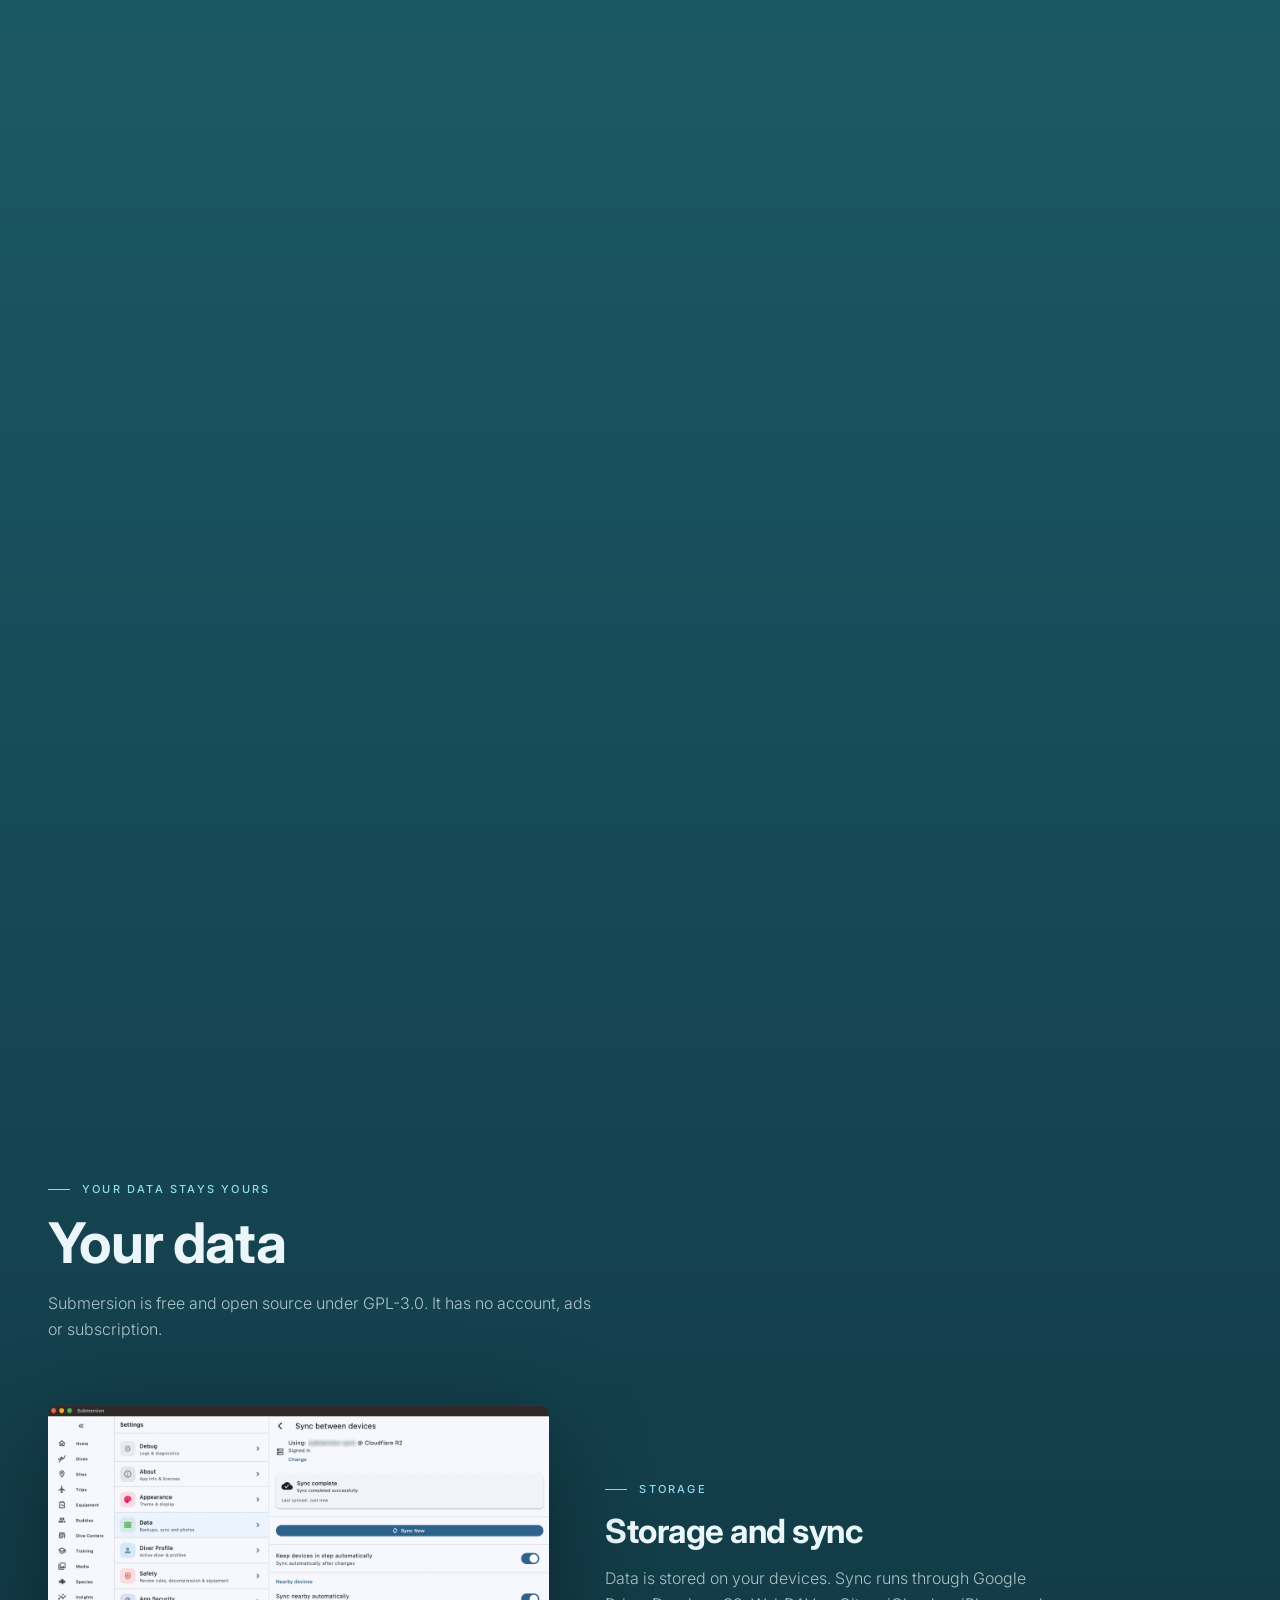
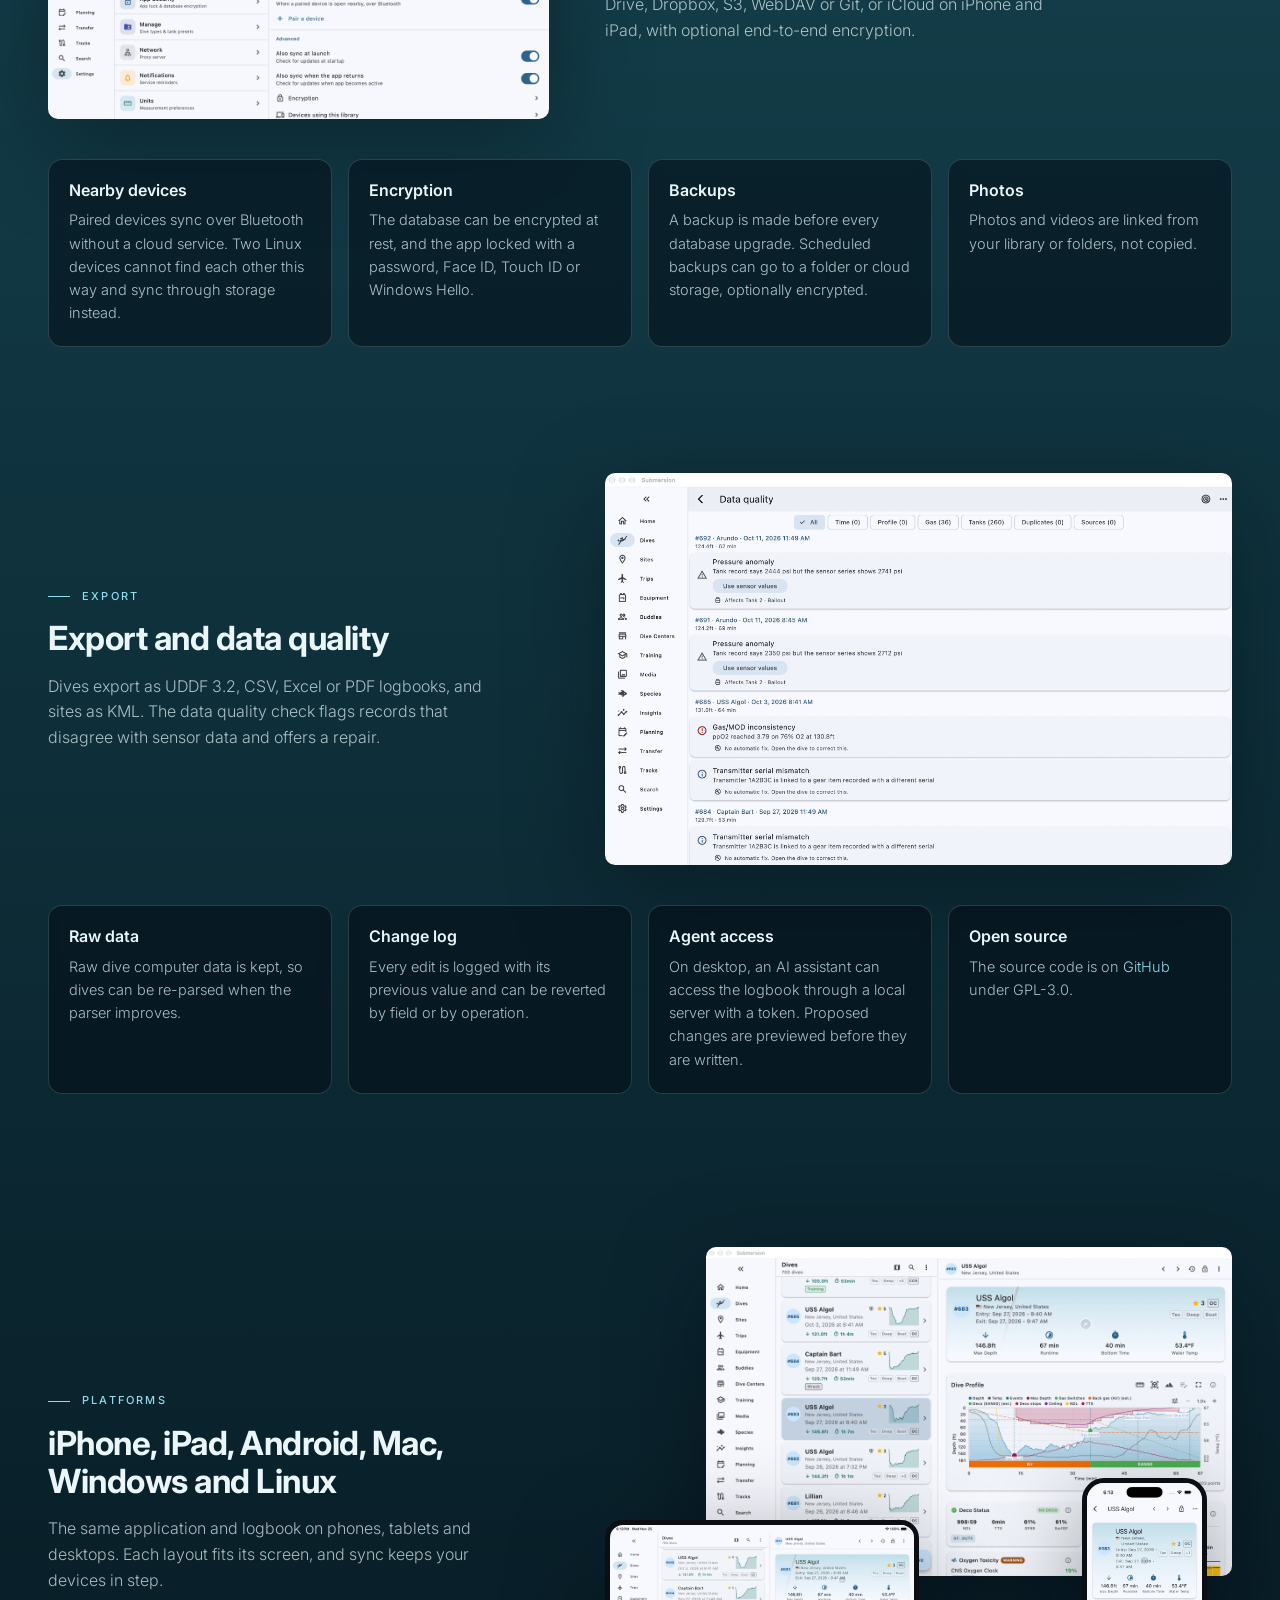
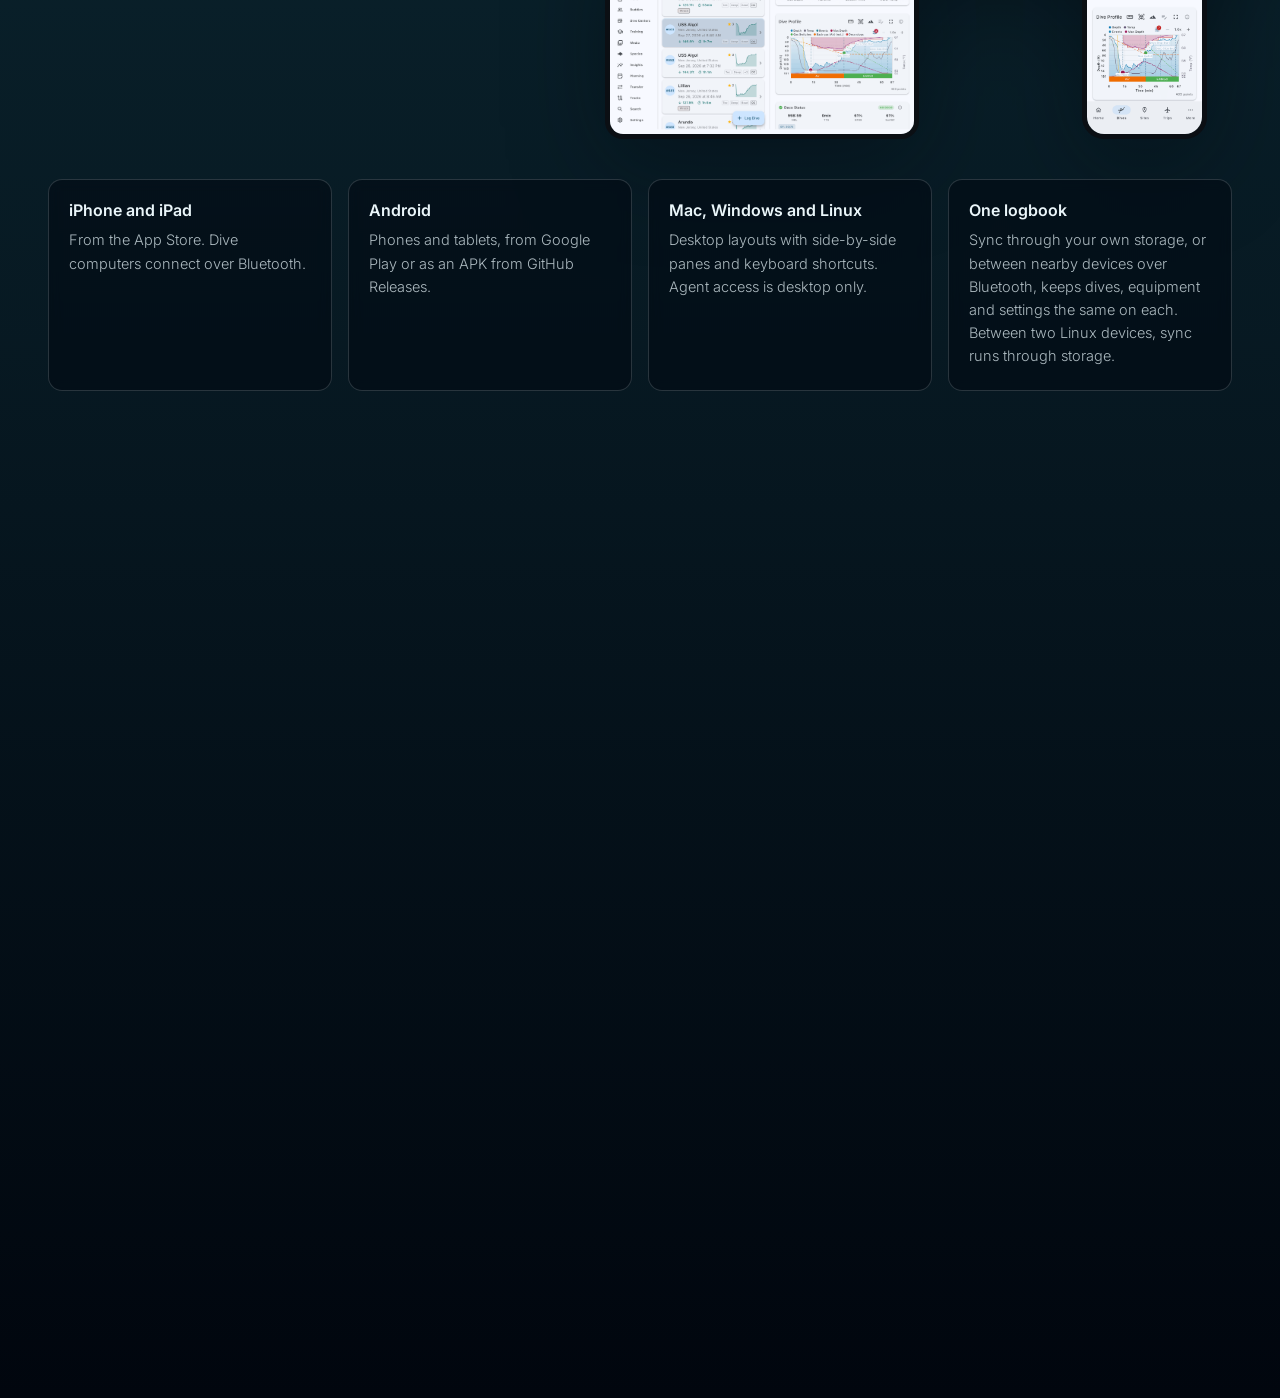
==== commit 646179de: "fix: address review comments Both nearby Bluetooth sync claims now state that two Linux devices cann" ====
--- a/index.html
+++ b/index.html
@@ -492,7 +492,7 @@
             <div class="feature-cards">
               <article class="feature-card">
                 <h4>Nearby devices</h4>
-                <p>Paired devices sync over Bluetooth without a cloud service.</p>
+                <p>Paired devices sync over Bluetooth without a cloud service. Two Linux devices cannot find each other this way and sync through storage instead.</p>
               </article>
               <article class="feature-card">
                 <h4>Encryption</h4>
@@ -573,7 +573,7 @@
             </article>
             <article class="feature-card">
               <h4>One logbook</h4>
-              <p>Sync through your own storage, or between nearby devices over Bluetooth, keeps dives, equipment and settings the same on each.</p>
+              <p>Sync through your own storage, or between nearby devices over Bluetooth, keeps dives, equipment and settings the same on each. Between two Linux devices, sync runs through storage.</p>
             </article>
           </div>
         </div>
